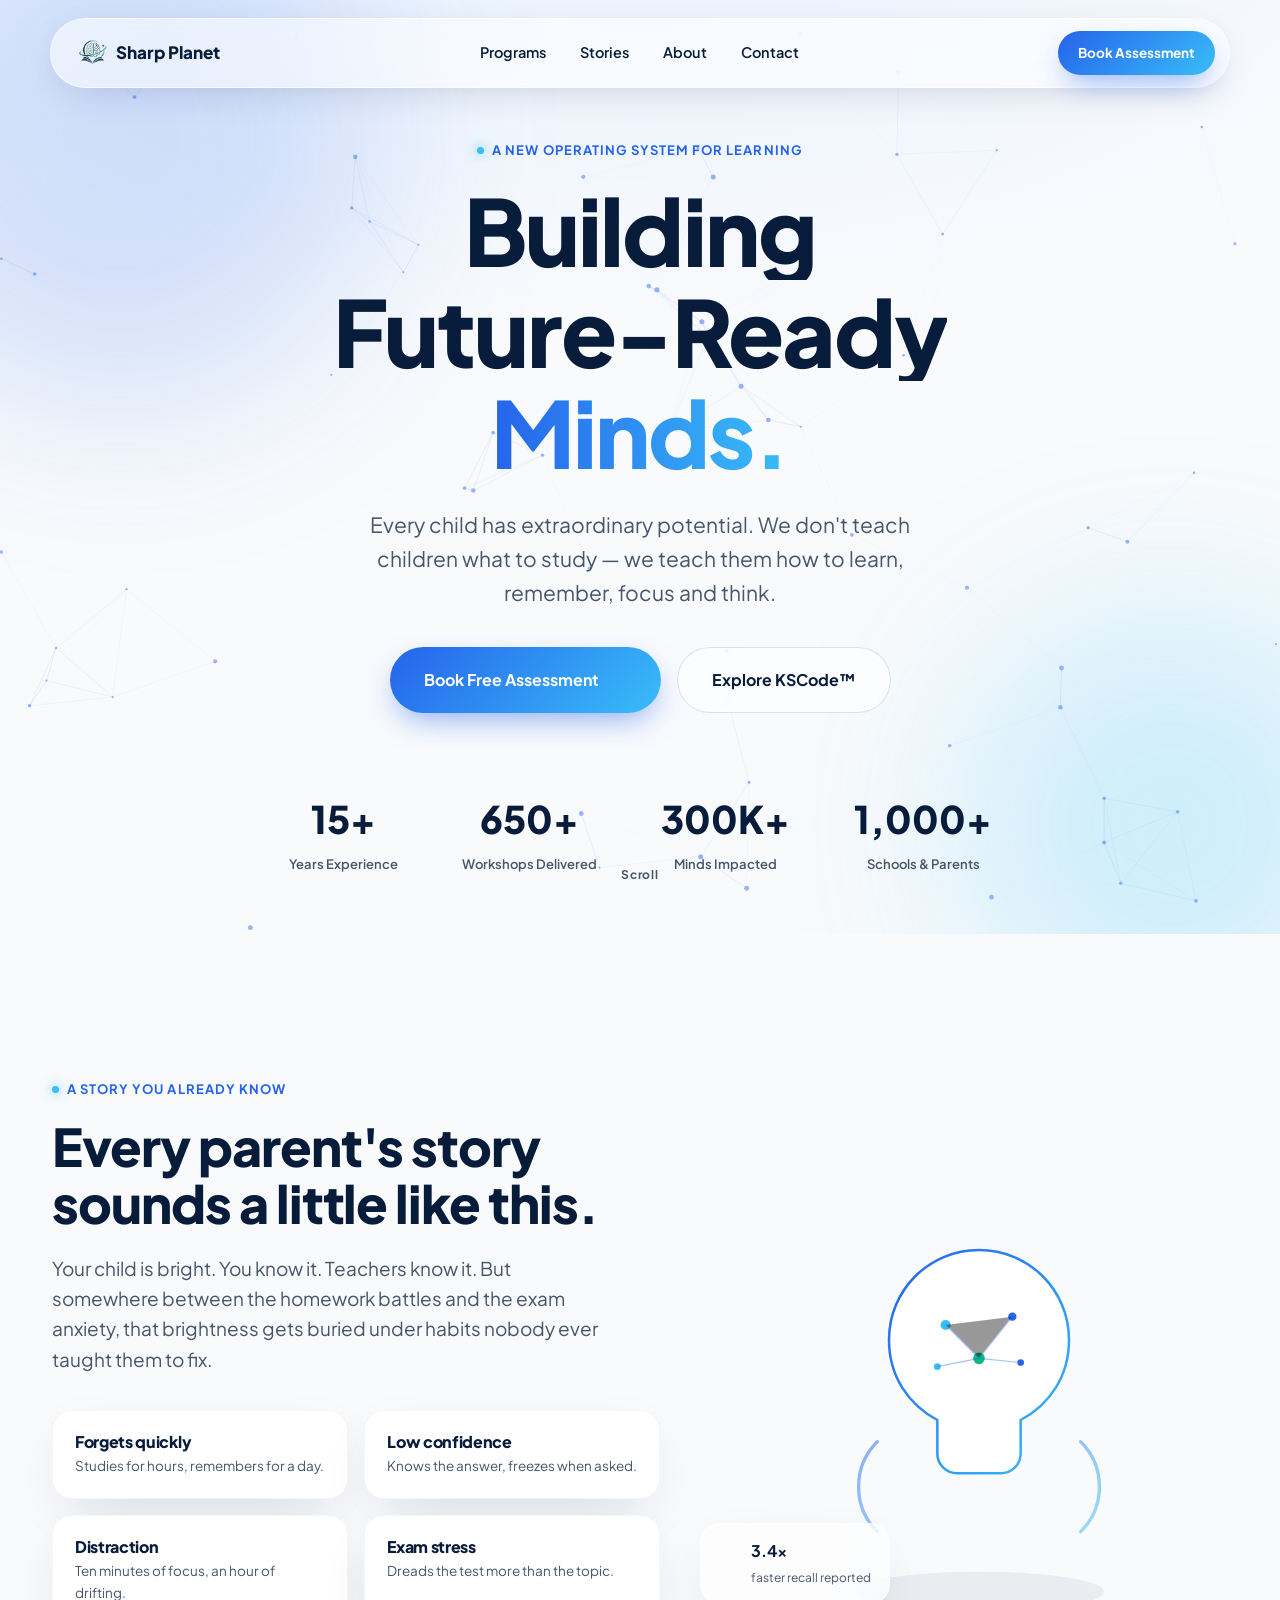
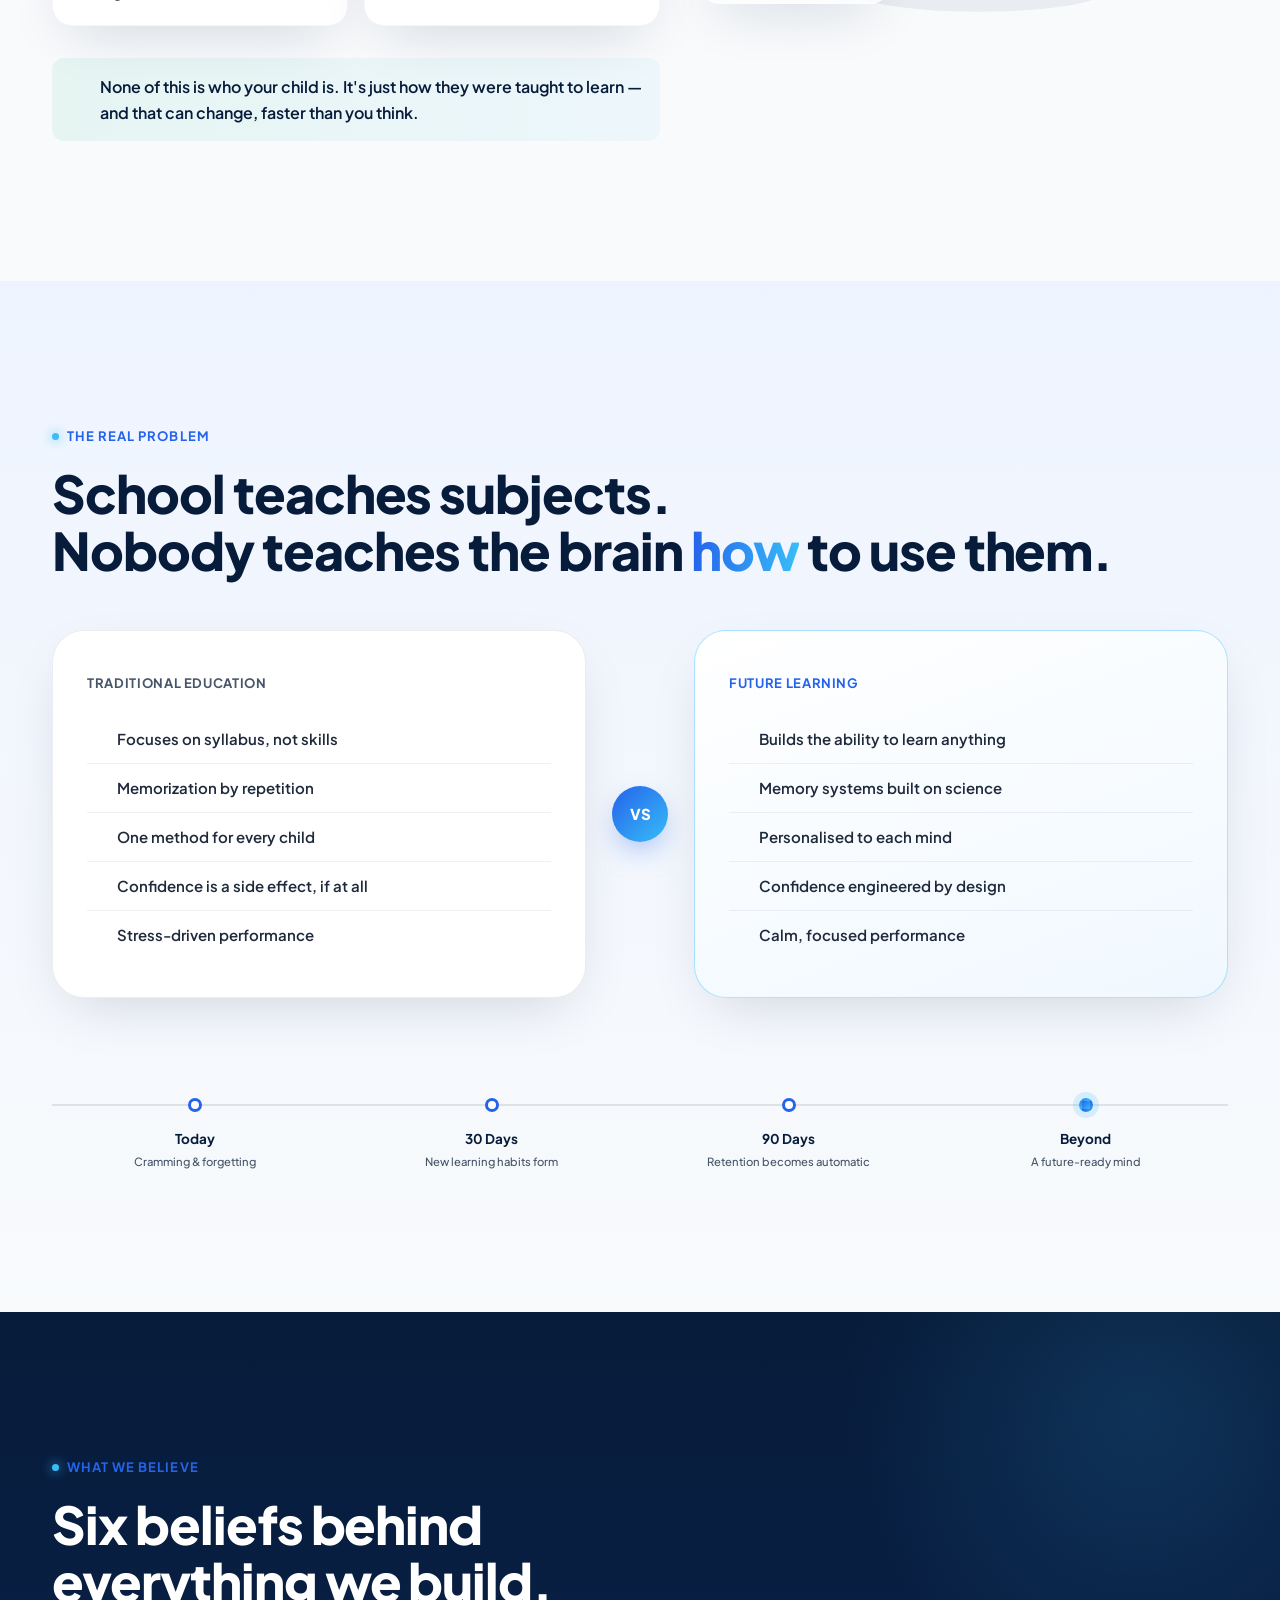
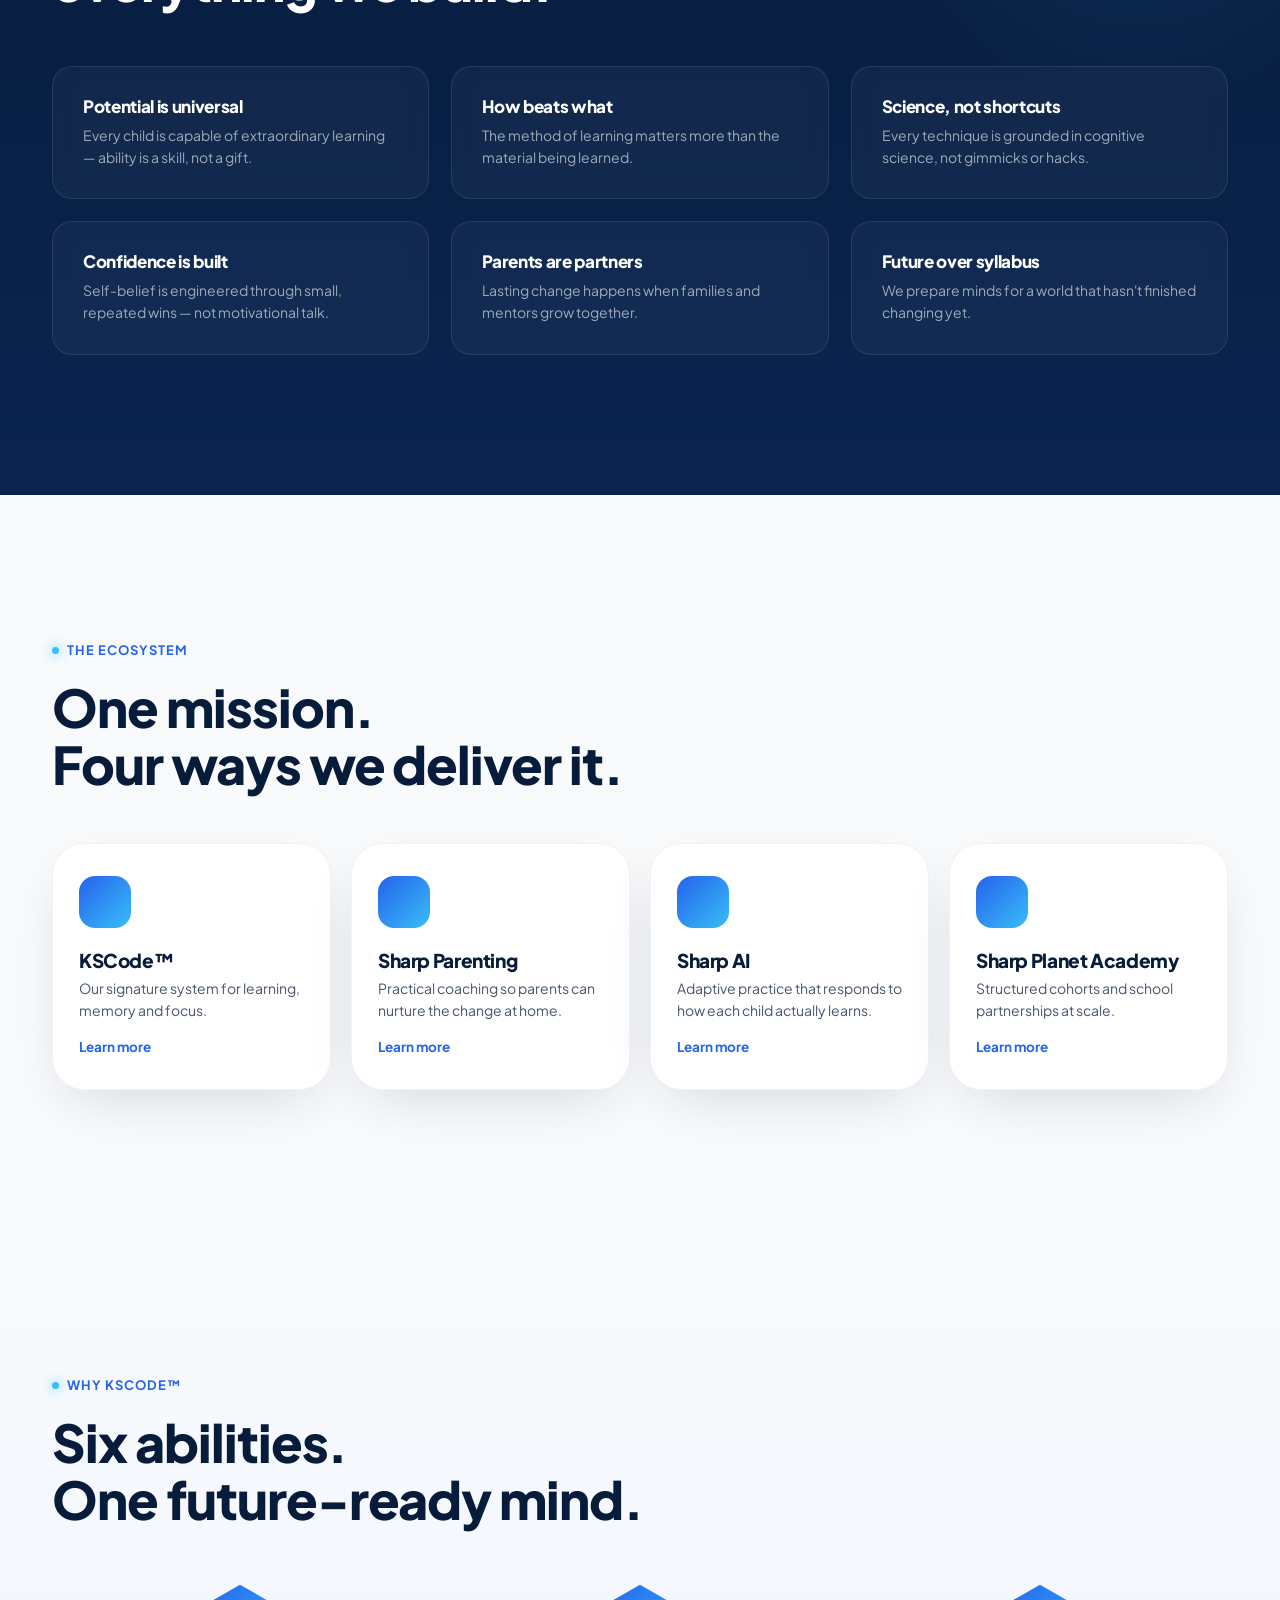
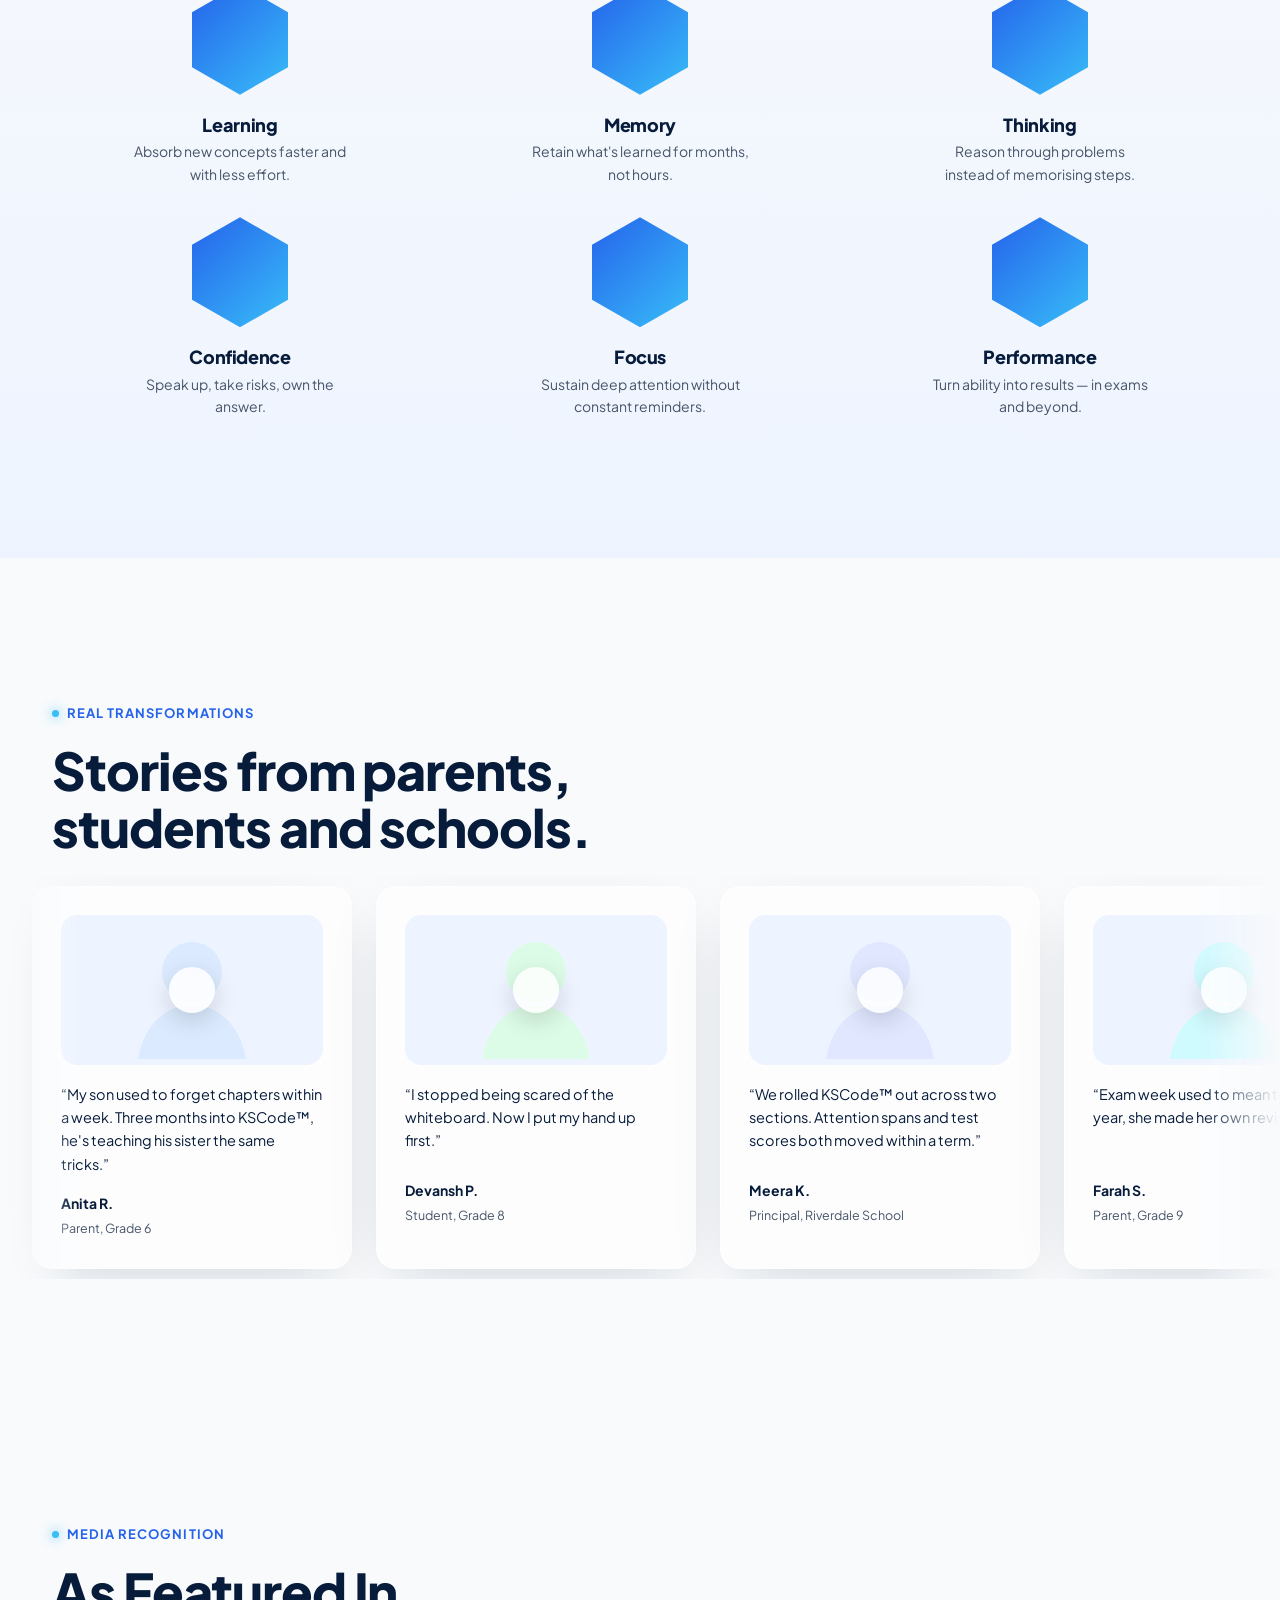
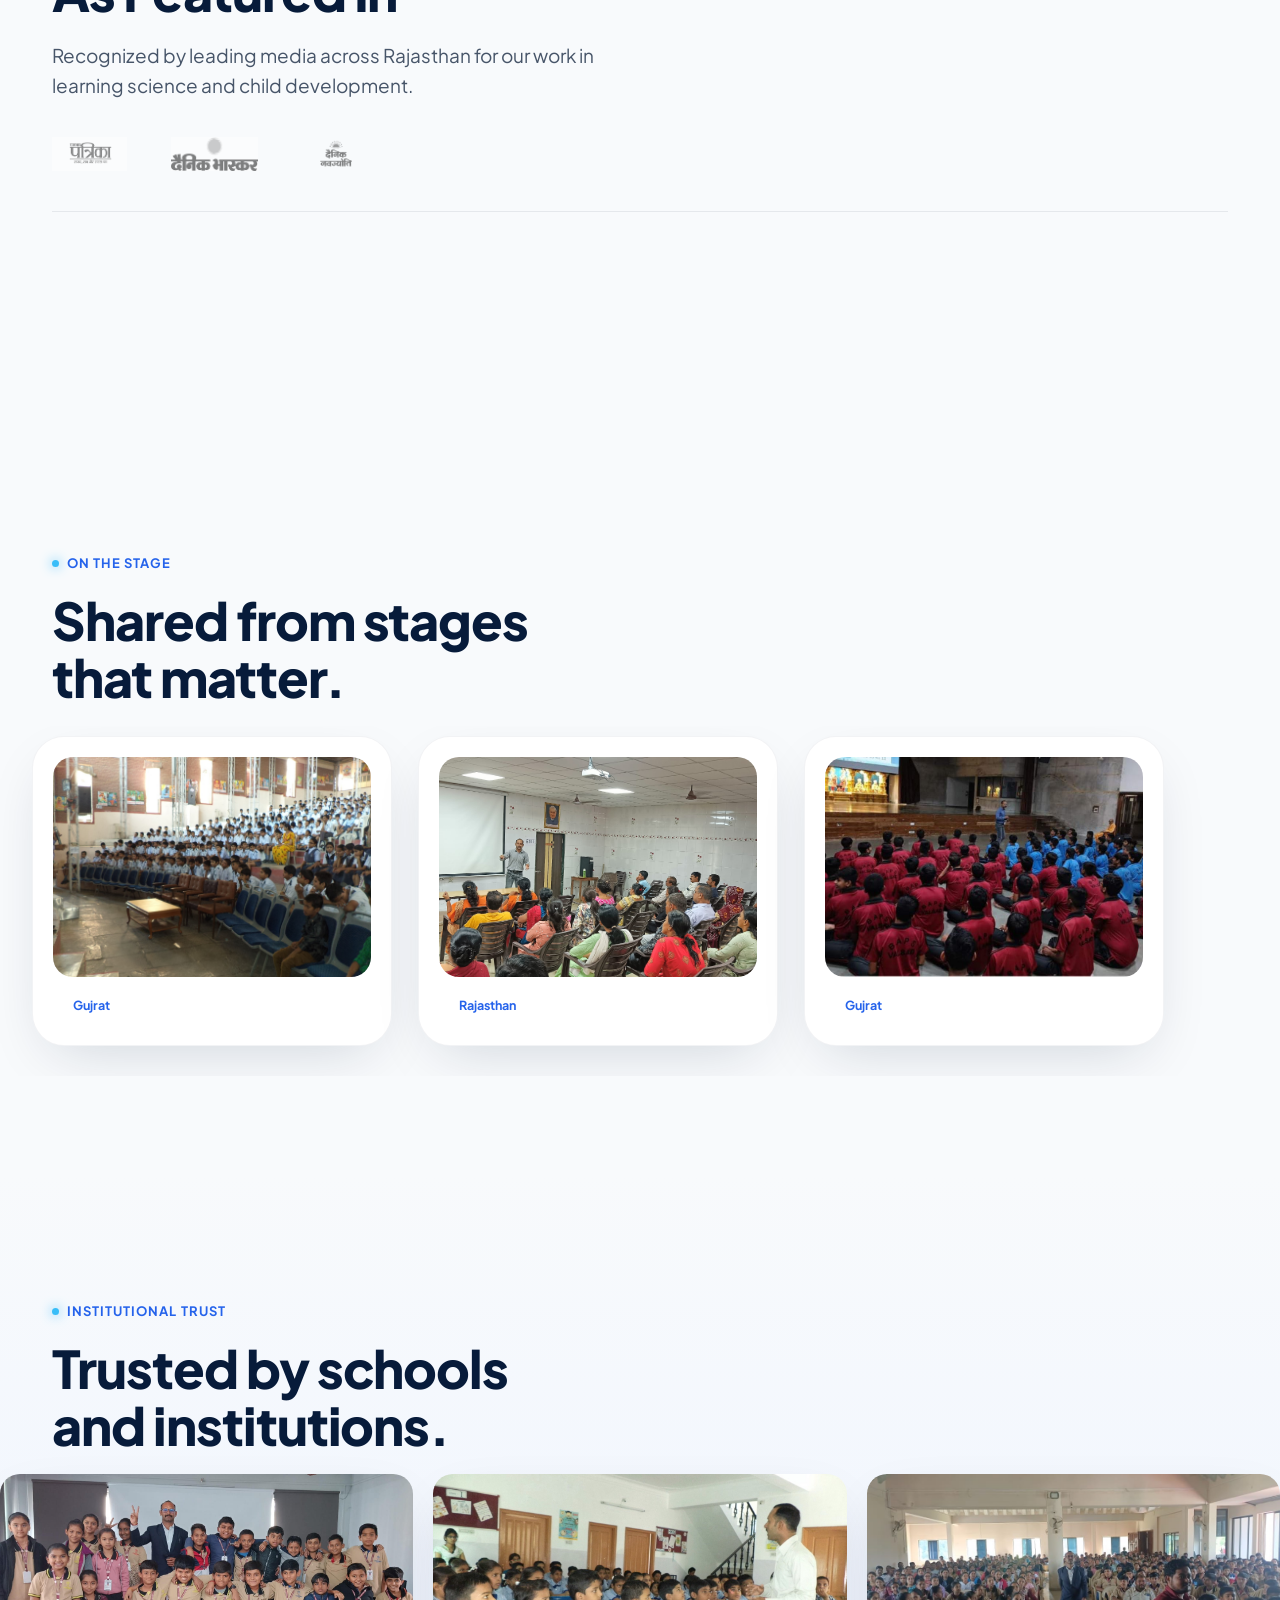
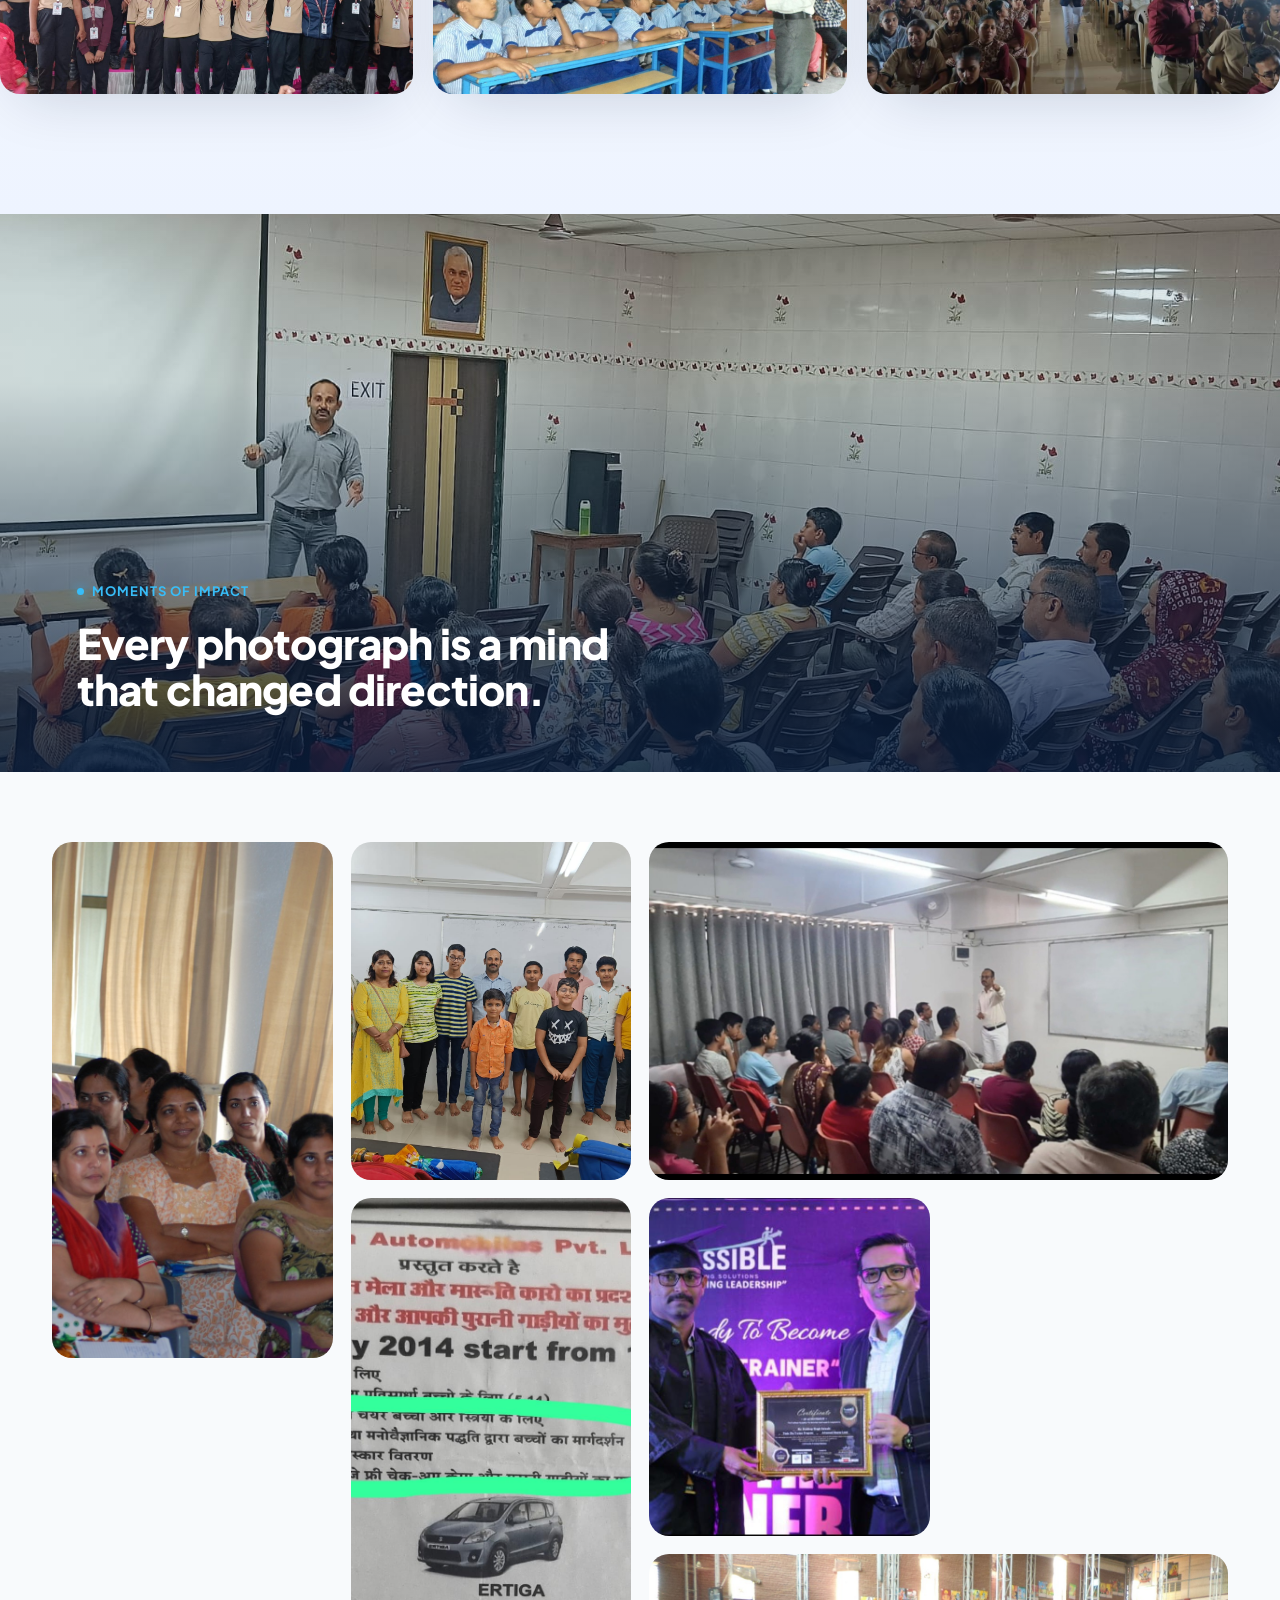
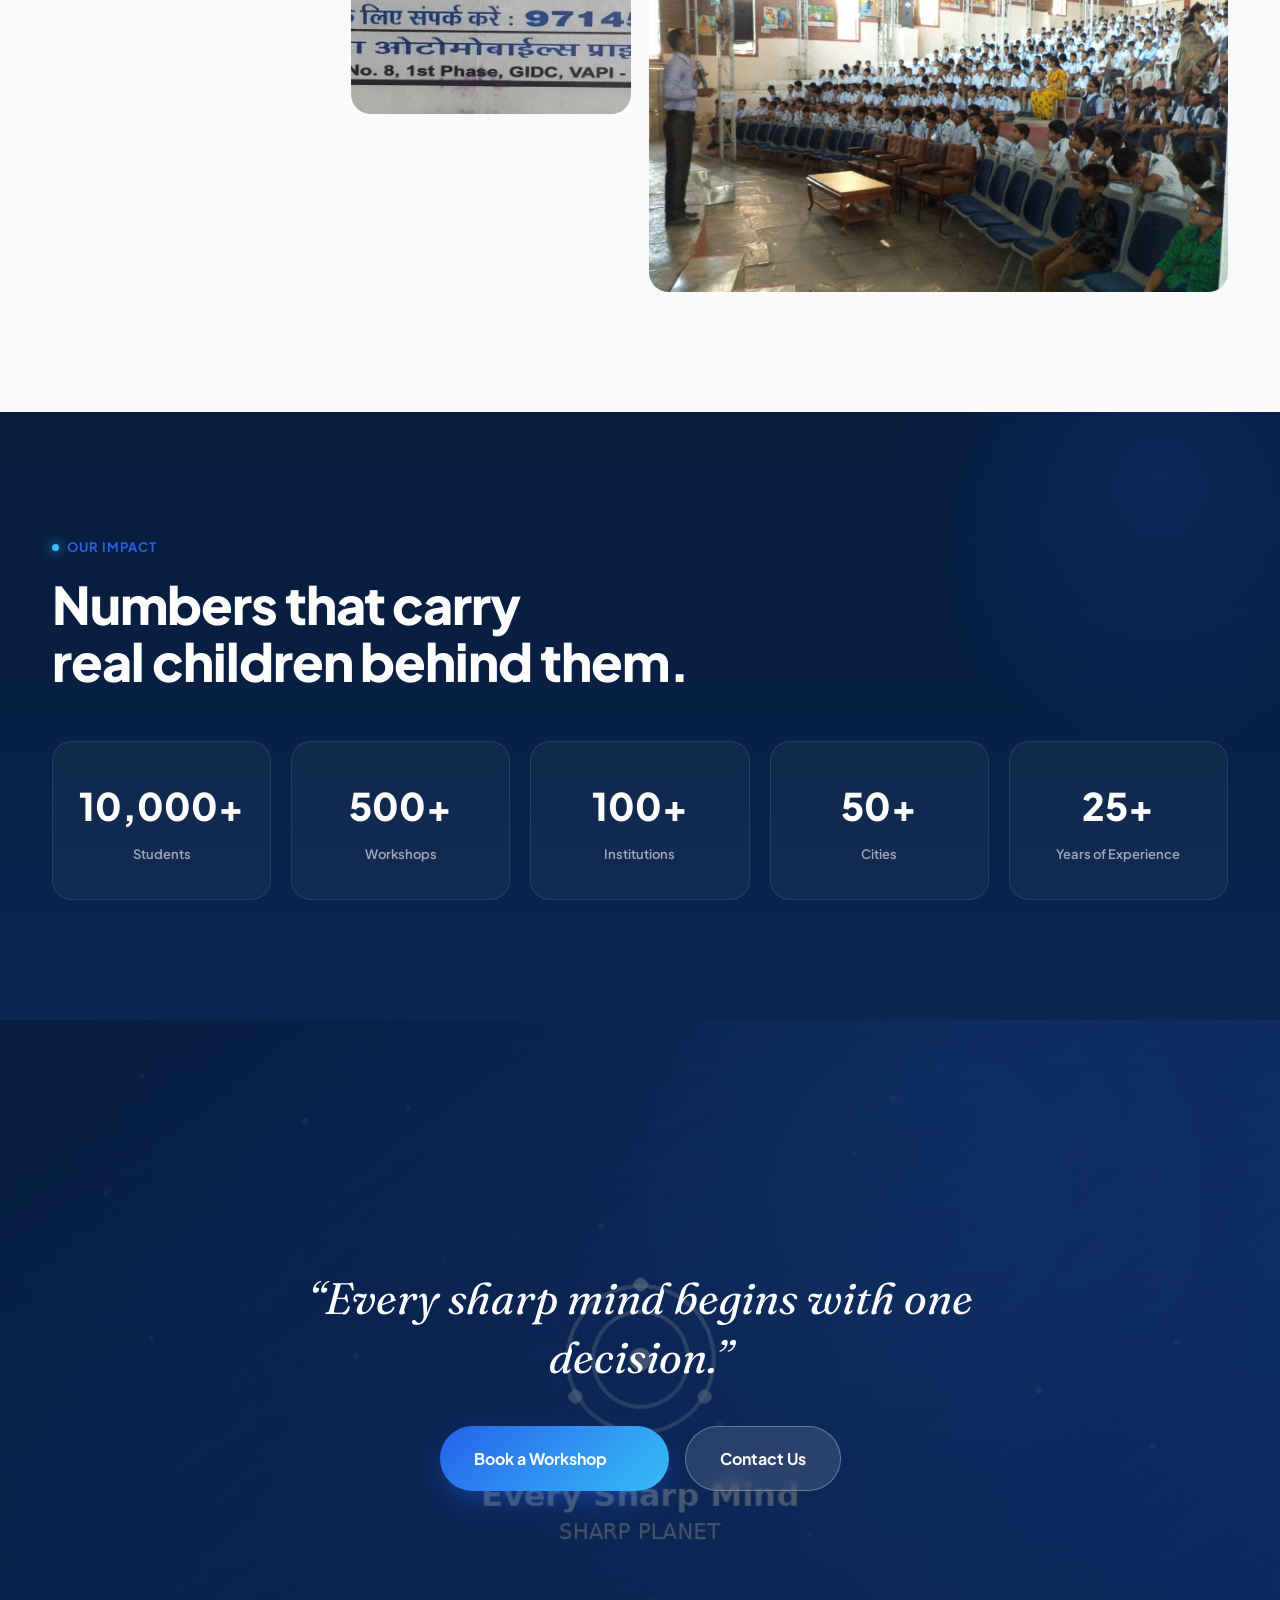
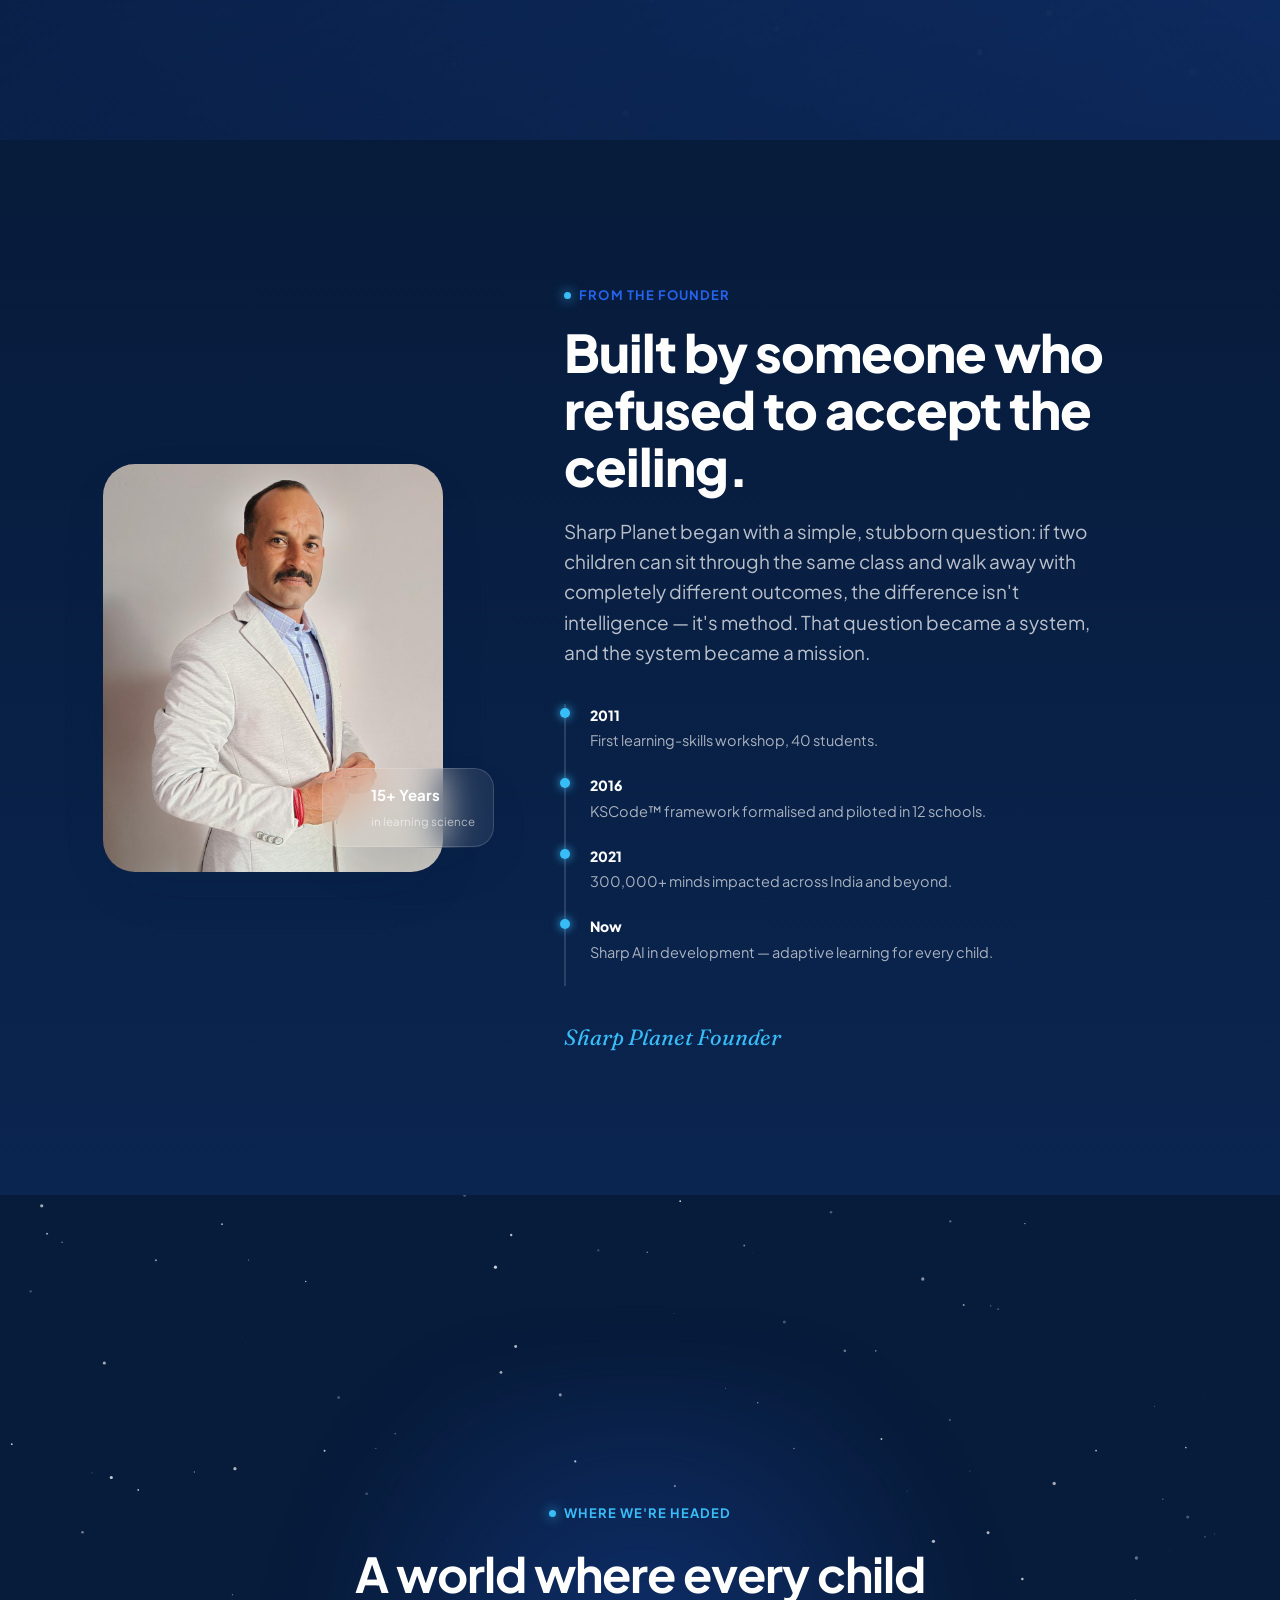
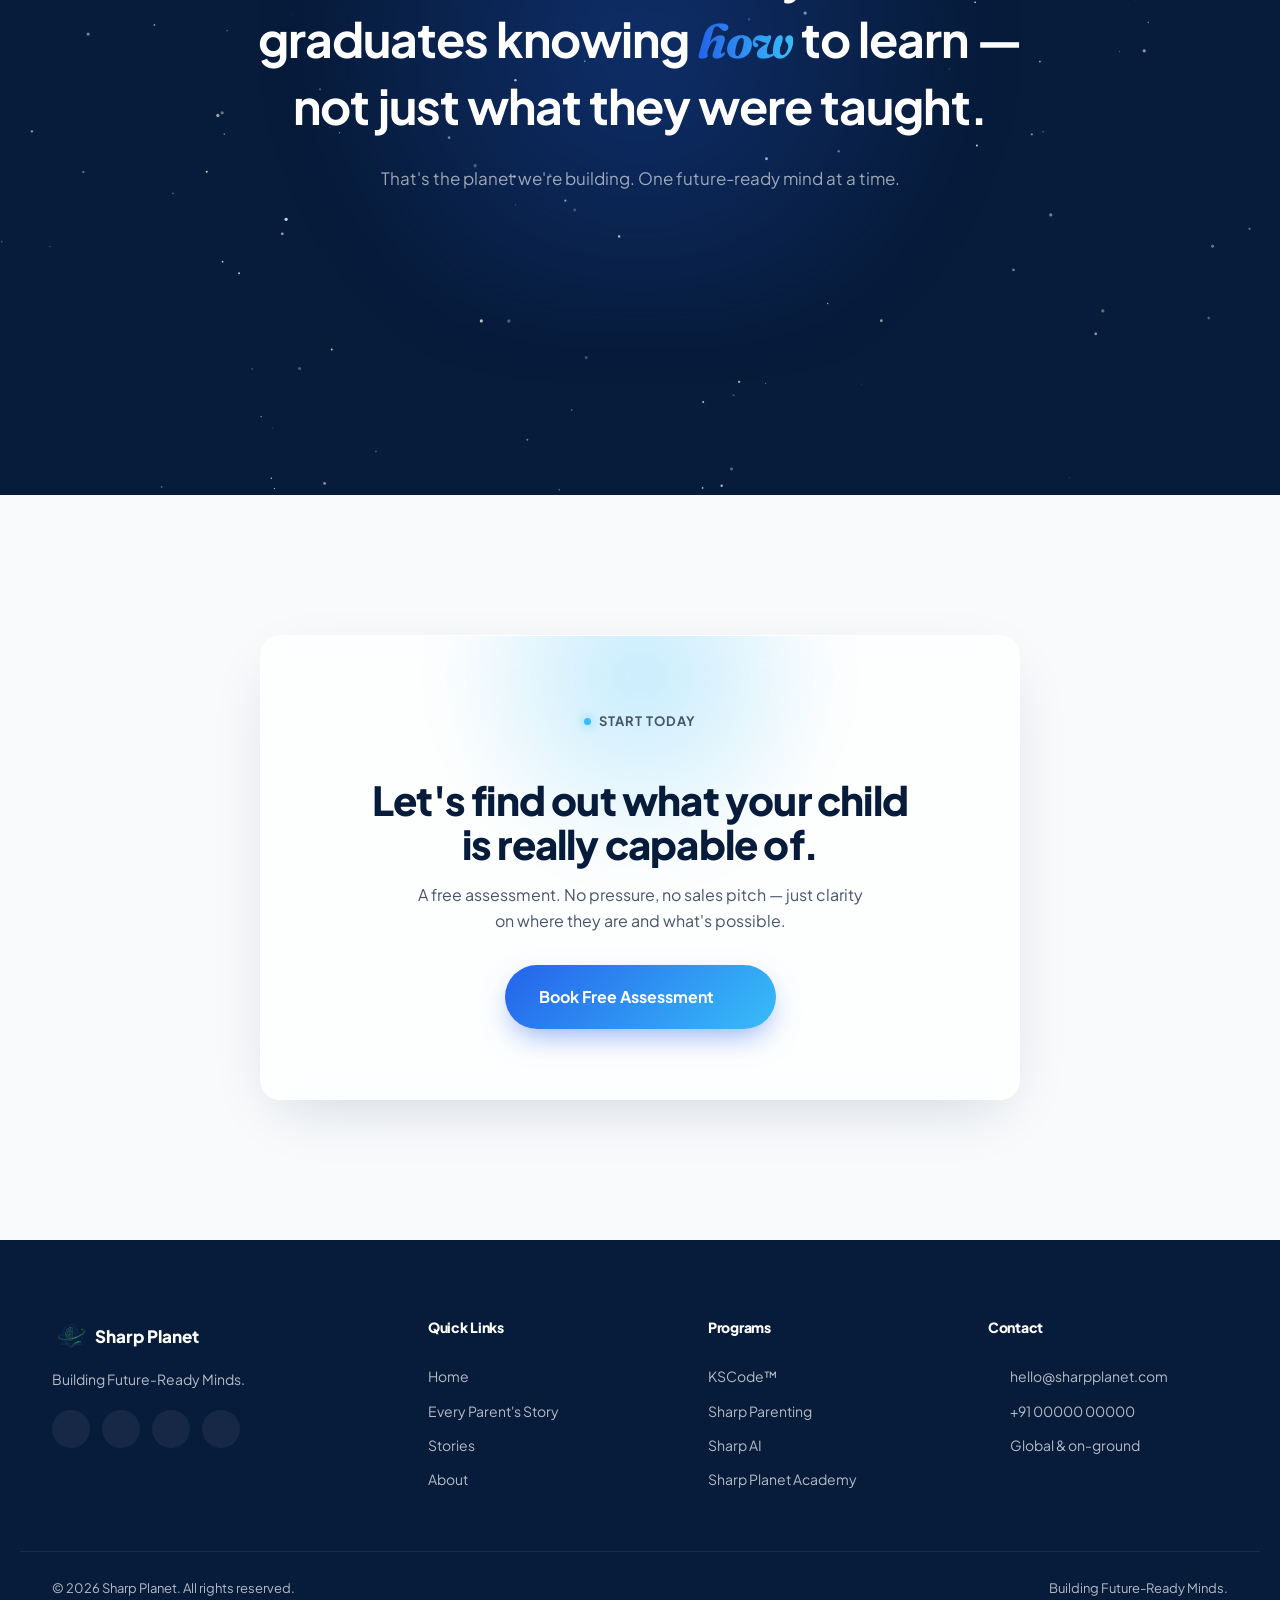
==== index.html @ ce71bff0 "Update index.html" ====
<!DOCTYPE html>
<html lang="en">
<head>
<meta charset="UTF-8">
<meta name="viewport" content="width=device-width, initial-scale=1.0">
<title>Sharp Planet — Building Future-Ready Minds</title>
<meta name="description" content="Sharp Planet helps children upgrade how they learn — memory, focus, thinking speed and confidence — through the scientifically designed KSCode™ system.">

<!-- Fonts -->
<link rel="preconnect" href="https://fonts.googleapis.com">
<link rel="preconnect" href="https://fonts.gstatic.com" crossorigin>
<link href="https://fonts.googleapis.com/css2?family=Plus+Jakarta+Sans:ital,wght@0,400;0,500;0,600;0,700;0,800;1,500&family=Fraunces:ital,opsz,wght@0,9..144,500;1,9..144,500&display=swap" rel="stylesheet">

<!-- Icons -->
<script src="https://unpkg.com/lucide@latest/dist/umd/lucide.js" defer></script>

<!-- Styles -->
<link rel="stylesheet" href="style.css">
</head>
<body>

<!-- =========================================================
     CUSTOM CURSOR / GRAIN OVERLAY
========================================================= -->
<div class="grain-overlay" aria-hidden="true"></div>

<!-- =========================================================
     1. NAVBAR — floating, glass, sticky
========================================================= -->
<header class="navbar" id="navbar">
  <div class="navbar__inner">
    <a href="#hero" class="navbar__logo" aria-label="Sharp Planet home">
      <span class="navbar__logo-mark">
        <img src="assets/images/logo-icon.png" alt="" width="34" height="34">
      </span>
      <span class="navbar__logo-text">Sharp Planet</span>
    </a>

    <nav class="navbar__links" aria-label="Primary">
      <a href="#ecosystem" class="navbar__link">Programs</a>
      <a href="#stories" class="navbar__link">Stories</a>
      <a href="#founder" class="navbar__link">About</a>
      <a href="#final-cta" class="navbar__link">Contact</a>
    </nav>

    <a href="#" class="btn btn--primary btn--small navbar__cta js-book-assessment">
      <span>Book Assessment</span>
    </a>

    <button class="navbar__burger" id="navBurger" aria-label="Open menu" aria-expanded="false">
      <span></span><span></span><span></span>
    </button>
  </div>

  <div class="navbar__mobile" id="navMobile">
    <a href="#ecosystem" class="navbar__mobile-link">Programs</a>
    <a href="#stories" class="navbar__mobile-link">Stories</a>
    <a href="#founder" class="navbar__mobile-link">About</a>
    <a href="#final-cta" class="navbar__mobile-link">Contact</a>
    <a href="#" class="btn btn--primary js-book-assessment">Book Assessment</a>
  </div>
</header>

<main>

<!-- =========================================================
     2. HERO SECTION
========================================================= -->
<section class="hero" id="hero">

  <!-- Signature element: Neural Constellation — an animated synapse
       network that forms and pulses, symbolising a mind building
       new connections. Mouse-reactive, drawn fresh with JS. -->
  <canvas id="constellation" class="hero__constellation" aria-hidden="true"></canvas>

  <div class="hero__glow hero__glow--1" aria-hidden="true"></div>
  <div class="hero__glow hero__glow--2" aria-hidden="true"></div>

  <div class="hero__inner">
    <p class="eyebrow reveal-up">
      <span class="eyebrow__dot"></span> A new operating system for learning
    </p>

    <h1 class="hero__headline">
      <span class="reveal-line"><span class="reveal-line__inner">Building</span></span>
      <span class="reveal-line"><span class="reveal-line__inner">Future-Ready</span></span>
      <span class="reveal-line"><span class="reveal-line__inner"><em>Minds.</em></span></span>
    </h1>

    <p class="hero__sub reveal-up">
      Every child has extraordinary potential. We don't teach children what to study —
      we teach them how to learn, remember, focus and think.
    </p>

    <div class="hero__actions reveal-up">
      <a href="#" class="btn btn--primary btn--large magnetic js-book-assessment">
        <span>Book Free Assessment</span>
        <i data-lucide="arrow-up-right"></i>
      </a>
      <a href="#kscode" class="btn btn--ghost btn--large magnetic">
        <span>Explore KSCode™</span>
      </a>
    </div>

    <div class="hero__stats reveal-up">
      <div class="stat">
        <span class="stat__num" data-count="15" data-suffix="+">0</span>
        <span class="stat__label">Years Experience</span>
      </div>
      <div class="stat">
        <span class="stat__num" data-count="650" data-suffix="+">0</span>
        <span class="stat__label">Workshops Delivered</span>
      </div>
      <div class="stat">
        <span class="stat__num" data-count="300000" data-suffix="+" data-format="compact">0</span>
        <span class="stat__label">Minds Impacted</span>
      </div>
      <div class="stat">
        <span class="stat__num" data-count="1000" data-suffix="+">0</span>
        <span class="stat__label">Schools &amp; Parents</span>
      </div>
    </div>
  </div>

  <button class="hero__scroll" id="scrollIndicator" aria-label="Scroll to explore">
    <span>Scroll</span>
    <i data-lucide="chevron-down"></i>
  </button>
</section>

<!-- =========================================================
     3. EVERY PARENT'S STORY — emotional storytelling
========================================================= -->
<section class="parent-story" id="parent-story">
  <div class="container parent-story__grid">

    <div class="parent-story__copy">
      <p class="eyebrow eyebrow--dark reveal-up"><span class="eyebrow__dot"></span> A story you already know</p>
      <h2 class="section-title reveal-up">Every parent's story<br>sounds a little like this.</h2>
      <p class="section-lead reveal-up">
        Your child is bright. You know it. Teachers know it. But somewhere between
        the homework battles and the exam anxiety, that brightness gets buried
        under habits nobody ever taught them to fix.
      </p>

      <div class="story-cards">
        <div class="story-card reveal-up">
          <i data-lucide="brain-cog"></i>
          <h3>Forgets quickly</h3>
          <p>Studies for hours, remembers for a day.</p>
        </div>
        <div class="story-card reveal-up">
          <i data-lucide="shield-alert"></i>
          <h3>Low confidence</h3>
          <p>Knows the answer, freezes when asked.</p>
        </div>
        <div class="story-card reveal-up">
          <i data-lucide="scan-eye"></i>
          <h3>Distraction</h3>
          <p>Ten minutes of focus, an hour of drifting.</p>
        </div>
        <div class="story-card reveal-up">
          <i data-lucide="heart-crack"></i>
          <h3>Exam stress</h3>
          <p>Dreads the test more than the topic.</p>
        </div>
      </div>

      <p class="parent-story__hope reveal-up">
        <i data-lucide="sparkles"></i>
        None of this is who your child is. It's just how they were taught to learn —
        and that can change, faster than you think.
      </p>
    </div>

    <div class="parent-story__art">
      <!-- hand-drawn vector illustration: a child's mind lighting up -->
      <svg viewBox="0 0 480 560" class="story-illustration" aria-hidden="true">
        <defs>
          <linearGradient id="childGrad" x1="0" y1="0" x2="1" y2="1">
            <stop offset="0" stop-color="#2563EB"/>
            <stop offset="1" stop-color="#38BDF8"/>
          </linearGradient>
        </defs>
        <ellipse cx="240" cy="500" rx="150" ry="24" fill="#071B3A" opacity="0.06"/>
        <path d="M240 90c60 0 108 48 108 108 0 44-24 78-58 96v40c0 14-11 24-24 24h-52c-13 0-24-10-24-24v-40c-34-18-58-52-58-96 0-60 48-108 108-108z" fill="#fff" stroke="url(#childGrad)" stroke-width="3"/>
        <circle class="pulse-node" cx="200" cy="180" r="6" fill="#38BDF8"/>
        <circle class="pulse-node" cx="280" cy="170" r="5" fill="#2563EB"/>
        <circle class="pulse-node" cx="240" cy="220" r="7" fill="#10B981"/>
        <circle class="pulse-node" cx="190" cy="230" r="4" fill="#38BDF8"/>
        <circle class="pulse-node" cx="290" cy="225" r="4" fill="#2563EB"/>
        <path d="M200 180 L240 220 L280 170 M240 220 L190 230 M240 220 L290 225" stroke="#2563EB" stroke-width="1.4" opacity="0.4"/>
        <path d="M118 320c-30 30-30 78 0 108M362 320c30 30 30 78 0 108" stroke="url(#childGrad)" stroke-width="4" stroke-linecap="round" fill="none" opacity="0.5"/>
      </svg>
      <div class="story-art-badge glass-card">
        <i data-lucide="trending-up"></i>
        <div>
          <strong>3.4x</strong>
          <span>faster recall reported</span>
        </div>
      </div>
    </div>

  </div>
</section>

<!-- =========================================================
     4. THE PROBLEM — Traditional vs Future comparison
========================================================= -->
<section class="problem" id="problem">
  <div class="container">
    <p class="eyebrow eyebrow--dark reveal-up"><span class="eyebrow__dot"></span> The real problem</p>
    <h2 class="section-title reveal-up">School teaches subjects.<br>Nobody teaches the brain <em>how</em> to use them.</h2>

    <div class="compare" id="compareBlock">
      <div class="compare__col compare__col--traditional reveal-up">
        <span class="compare__tag">Traditional Education</span>
        <ul class="compare__list">
          <li><i data-lucide="x"></i> Focuses on syllabus, not skills</li>
          <li><i data-lucide="x"></i> Memorization by repetition</li>
          <li><i data-lucide="x"></i> One method for every child</li>
          <li><i data-lucide="x"></i> Confidence is a side effect, if at all</li>
          <li><i data-lucide="x"></i> Stress-driven performance</li>
        </ul>
      </div>

      <div class="compare__vs">
        <span>VS</span>
      </div>

      <div class="compare__col compare__col--future reveal-up">
        <span class="compare__tag compare__tag--accent">Future Learning</span>
        <ul class="compare__list">
          <li><i data-lucide="check"></i> Builds the ability to learn anything</li>
          <li><i data-lucide="check"></i> Memory systems built on science</li>
          <li><i data-lucide="check"></i> Personalised to each mind</li>
          <li><i data-lucide="check"></i> Confidence engineered by design</li>
          <li><i data-lucide="check"></i> Calm, focused performance</li>
        </ul>
      </div>
    </div>

    <!-- timeline -->
    <div class="timeline reveal-up">
      <div class="timeline__track"></div>
      <div class="timeline__point">
        <span class="timeline__dot"></span>
        <span class="timeline__label">Today<br><small>Cramming &amp; forgetting</small></span>
      </div>
      <div class="timeline__point">
        <span class="timeline__dot"></span>
        <span class="timeline__label">30 Days<br><small>New learning habits form</small></span>
      </div>
      <div class="timeline__point">
        <span class="timeline__dot"></span>
        <span class="timeline__label">90 Days<br><small>Retention becomes automatic</small></span>
      </div>
      <div class="timeline__point timeline__point--final">
        <span class="timeline__dot"></span>
        <span class="timeline__label">Beyond<br><small>A future-ready mind</small></span>
      </div>
    </div>
  </div>
</section>

<!-- =========================================================
     5. OUR PHILOSOPHY — six floating belief cards
========================================================= -->
<section class="philosophy" id="philosophy">
  <div class="container">
    <p class="eyebrow reveal-up"><span class="eyebrow__dot"></span> What we believe</p>
    <h2 class="section-title section-title--light reveal-up">Six beliefs behind<br>everything we build.</h2>

    <div class="belief-grid">
      <div class="belief-card reveal-up">
        <i data-lucide="sprout"></i>
        <h3>Potential is universal</h3>
        <p>Every child is capable of extraordinary learning — ability is a skill, not a gift.</p>
      </div>
      <div class="belief-card reveal-up">
        <i data-lucide="compass"></i>
        <h3>How beats what</h3>
        <p>The method of learning matters more than the material being learned.</p>
      </div>
      <div class="belief-card reveal-up">
        <i data-lucide="flask-conical"></i>
        <h3>Science, not shortcuts</h3>
        <p>Every technique is grounded in cognitive science, not gimmicks or hacks.</p>
      </div>
      <div class="belief-card reveal-up">
        <i data-lucide="smile"></i>
        <h3>Confidence is built</h3>
        <p>Self-belief is engineered through small, repeated wins — not motivational talk.</p>
      </div>
      <div class="belief-card reveal-up">
        <i data-lucide="users-round"></i>
        <h3>Parents are partners</h3>
        <p>Lasting change happens when families and mentors grow together.</p>
      </div>
      <div class="belief-card reveal-up">
        <i data-lucide="rocket"></i>
        <h3>Future over syllabus</h3>
        <p>We prepare minds for a world that hasn't finished changing yet.</p>
      </div>
    </div>
  </div>
</section>

<!-- =========================================================
     6. SHARP PLANET ECOSYSTEM
========================================================= -->
<section class="ecosystem" id="ecosystem">
  <div class="container">
    <p class="eyebrow eyebrow--dark reveal-up"><span class="eyebrow__dot"></span> The ecosystem</p>
    <h2 class="section-title reveal-up">One mission.<br>Four ways we deliver it.</h2>

    <div class="ecosystem-grid">
      <button class="ecosystem-card reveal-up" data-modal="kscode">
        <span class="ecosystem-card__icon"><i data-lucide="brain-circuit"></i></span>
        <h3>KSCode™</h3>
        <p>Our signature system for learning, memory and focus.</p>
        <span class="ecosystem-card__more">Learn more <i data-lucide="arrow-right"></i></span>
      </button>
      <button class="ecosystem-card reveal-up" data-modal="parenting">
        <span class="ecosystem-card__icon"><i data-lucide="heart-handshake"></i></span>
        <h3>Sharp Parenting</h3>
        <p>Practical coaching so parents can nurture the change at home.</p>
        <span class="ecosystem-card__more">Learn more <i data-lucide="arrow-right"></i></span>
      </button>
      <button class="ecosystem-card reveal-up" data-modal="ai">
        <span class="ecosystem-card__icon"><i data-lucide="sparkles"></i></span>
        <h3>Sharp AI</h3>
        <p>Adaptive practice that responds to how each child actually learns.</p>
        <span class="ecosystem-card__more">Learn more <i data-lucide="arrow-right"></i></span>
      </button>
      <button class="ecosystem-card reveal-up" data-modal="academy">
        <span class="ecosystem-card__icon"><i data-lucide="graduation-cap"></i></span>
        <h3>Sharp Planet Academy</h3>
        <p>Structured cohorts and school partnerships at scale.</p>
        <span class="ecosystem-card__more">Learn more <i data-lucide="arrow-right"></i></span>
      </button>
    </div>
  </div>
</section>

<!-- Ecosystem modals -->
<div class="modal-overlay" id="modalOverlay">
  <div class="modal" id="modal-kscode">
    <button class="modal__close" data-close><i data-lucide="x"></i></button>
    <span class="modal__icon"><i data-lucide="brain-circuit"></i></span>
    <h3>KSCode™</h3>
    <p>A step-by-step framework that trains six core learning abilities —
    Learning, Memory, Thinking, Confidence, Focus and Performance — through
    weekly practice, games and coached feedback.</p>
    <a href="#final-cta" class="btn btn--primary">Book Free Assessment</a>
  </div>
  <div class="modal" id="modal-parenting">
    <button class="modal__close" data-close><i data-lucide="x"></i></button>
    <span class="modal__icon"><i data-lucide="heart-handshake"></i></span>
    <h3>Sharp Parenting</h3>
    <p>Workshops and one-on-one coaching that give parents the language and
    tools to reinforce KSCode™ habits at home, without pressure or conflict.</p>
    <a href="#final-cta" class="btn btn--primary">Book Free Assessment</a>
  </div>
  <div class="modal" id="modal-ai">
    <button class="modal__close" data-close><i data-lucide="x"></i></button>
    <span class="modal__icon"><i data-lucide="sparkles"></i></span>
    <h3>Sharp AI</h3>
    <p>An adaptive practice companion that studies how a child learns best
    and adjusts difficulty, pacing and format in real time.</p>
    <a href="#final-cta" class="btn btn--primary">Book Free Assessment</a>
  </div>
  <div class="modal" id="modal-academy">
    <button class="modal__close" data-close><i data-lucide="x"></i></button>
    <span class="modal__icon"><i data-lucide="graduation-cap"></i></span>
    <h3>Sharp Planet Academy</h3>
    <p>Cohort-based programs and school partnerships that bring the full
    KSCode™ curriculum into classrooms at scale.</p>
    <a href="#final-cta" class="btn btn--primary">Book Free Assessment</a>
  </div>
</div>

<!-- =========================================================
     7. WHY KSCODE™ — six pillars, hexagon layout
========================================================= -->
<section class="pillars" id="kscode">
  <div class="container">
    <p class="eyebrow reveal-up"><span class="eyebrow__dot"></span> Why KSCode™</p>
    <h2 class="section-title reveal-up">Six abilities.<br>One future-ready mind.</h2>

    <div class="hex-grid">
      <div class="hex-item reveal-up">
        <div class="hex"><i data-lucide="book-open-check"></i></div>
        <h3>Learning</h3>
        <p>Absorb new concepts faster and with less effort.</p>
      </div>
      <div class="hex-item reveal-up">
        <div class="hex"><i data-lucide="database"></i></div>
        <h3>Memory</h3>
        <p>Retain what's learned for months, not hours.</p>
      </div>
      <div class="hex-item reveal-up">
        <div class="hex"><i data-lucide="lightbulb"></i></div>
        <h3>Thinking</h3>
        <p>Reason through problems instead of memorising steps.</p>
      </div>
      <div class="hex-item reveal-up">
        <div class="hex"><i data-lucide="badge-check"></i></div>
        <h3>Confidence</h3>
        <p>Speak up, take risks, own the answer.</p>
      </div>
      <div class="hex-item reveal-up">
        <div class="hex"><i data-lucide="crosshair"></i></div>
        <h3>Focus</h3>
        <p>Sustain deep attention without constant reminders.</p>
      </div>
      <div class="hex-item reveal-up">
        <div class="hex"><i data-lucide="trophy"></i></div>
        <h3>Performance</h3>
        <p>Turn ability into results — in exams and beyond.</p>
      </div>
    </div>
  </div>
</section>

<!-- =========================================================
     8. TRANSFORMATION STORIES — testimonial carousel
========================================================= -->
<section class="stories" id="stories">
  <div class="container">
    <p class="eyebrow eyebrow--dark reveal-up"><span class="eyebrow__dot"></span> Real transformations</p>
    <h2 class="section-title reveal-up">Stories from parents,<br>students and schools.</h2>
  </div>

  <div class="stories-track-wrap">
    <div class="stories-track" id="storiesTrack">

      <article class="story-testimonial glass-card">
        <div class="story-testimonial__media">
          <svg viewBox="0 0 100 100" aria-hidden="true"><circle cx="50" cy="38" r="20" fill="#DBEAFE"/><path d="M14 96c4-24 20-36 36-36s32 12 36 36" fill="#DBEAFE"/></svg>
          <span class="play-btn"><i data-lucide="play"></i></span>
        </div>
        <p>“My son used to forget chapters within a week. Three months into KSCode™, he's teaching his sister the same tricks.”</p>
        <strong>Anita R.</strong><span>Parent, Grade 6</span>
      </article>

      <article class="story-testimonial glass-card">
        <div class="story-testimonial__media">
          <svg viewBox="0 0 100 100" aria-hidden="true"><circle cx="50" cy="38" r="20" fill="#DCFCE7"/><path d="M14 96c4-24 20-36 36-36s32 12 36 36" fill="#DCFCE7"/></svg>
          <span class="play-btn"><i data-lucide="play"></i></span>
        </div>
        <p>“I stopped being scared of the whiteboard. Now I put my hand up first.”</p>
        <strong>Devansh P.</strong><span>Student, Grade 8</span>
      </article>

      <article class="story-testimonial glass-card">
        <div class="story-testimonial__media">
          <svg viewBox="0 0 100 100" aria-hidden="true"><circle cx="50" cy="38" r="20" fill="#E0E7FF"/><path d="M14 96c4-24 20-36 36-36s32 12 36 36" fill="#E0E7FF"/></svg>
          <span class="play-btn"><i data-lucide="play"></i></span>
        </div>
        <p>“We rolled KSCode™ out across two sections. Attention spans and test scores both moved within a term.”</p>
        <strong>Meera K.</strong><span>Principal, Riverdale School</span>
      </article>

      <article class="story-testimonial glass-card">
        <div class="story-testimonial__media">
          <svg viewBox="0 0 100 100" aria-hidden="true"><circle cx="50" cy="38" r="20" fill="#CFFAFE"/><path d="M14 96c4-24 20-36 36-36s32 12 36 36" fill="#CFFAFE"/></svg>
          <span class="play-btn"><i data-lucide="play"></i></span>
        </div>
        <p>“Exam week used to mean tears. This year, she made her own revision plan.”</p>
        <strong>Farah S.</strong><span>Parent, Grade 9</span>
      </article>

      <!-- duplicate set for seamless loop -->
      <article class="story-testimonial glass-card" aria-hidden="true">
        <div class="story-testimonial__media">
          <svg viewBox="0 0 100 100" aria-hidden="true"><circle cx="50" cy="38" r="20" fill="#DBEAFE"/><path d="M14 96c4-24 20-36 36-36s32 12 36 36" fill="#DBEAFE"/></svg>
          <span class="play-btn"><i data-lucide="play"></i></span>
        </div>
        <p>“My son used to forget chapters within a week. Three months into KSCode™, he's teaching his sister the same tricks.”</p>
        <strong>Anita R.</strong><span>Parent, Grade 6</span>
      </article>
      <article class="story-testimonial glass-card" aria-hidden="true">
        <div class="story-testimonial__media">
          <svg viewBox="0 0 100 100" aria-hidden="true"><circle cx="50" cy="38" r="20" fill="#DCFCE7"/><path d="M14 96c4-24 20-36 36-36s32 12 36 36" fill="#DCFCE7"/></svg>
          <span class="play-btn"><i data-lucide="play"></i></span>
        </div>
        <p>“I stopped being scared of the whiteboard. Now I put my hand up first.”</p>
        <strong>Devansh P.</strong><span>Student, Grade 8</span>
      </article>

    </div>
  </div>
</section>

<!-- =========================================================
     NEW SECTION 1 — FEATURED IN (media credibility)
========================================================= -->
<section class="press" id="press">
  <div class="container">
    <p class="eyebrow eyebrow--dark reveal-up"><span class="eyebrow__dot"></span> Media Recognition</p>
    <h2 class="section-title reveal-up">As Featured In</h2>
    <p class="section-lead reveal-up">Recognized by leading media across Rajasthan for our work in learning science and child development.</p>

    <div class="press__logos reveal-up">
      <img src="assets/images/placeholders/logo-patrika.png" alt="Patrika" loading="lazy">
      <img src="assets/images/placeholders/logo-bhaskar.png" alt="Dainik Bhaskar" loading="lazy">
      <img src="assets/images/placeholders/logo-navjyoti.png" alt="Navjyoti" loading="lazy">
    </div>

    <!-- <div class="press__grid">
      <button class="press-card press-card--large reveal-up" data-lightbox-group="press" data-lightbox-src="assets/images/placeholders/media1.jpg" data-caption="Rajasthan Patrika — Sharp Planet trains 10,000 young minds">
        <img src="assets/images/placeholders/media1.jpg" alt="Rajasthan Patrika coverage" loading="lazy">
        <div class="press-card__overlay">
          <span class="press-card__pub">Rajasthan Patrika</span>
          <h3>Sharp Planet trains 10,000 young minds across the state</h3>
          <span class="press-card__date">March 2024</span>
          <span class="press-card__arrow"><i data-lucide="arrow-up-right"></i></span>
        </div>
      </button>

      <button class="press-card reveal-up" data-lightbox-group="press" data-lightbox-src="assets/images/placeholders/media2.jpg" data-caption="Dainik Bhaskar — A new way to learn, remember and think">
        <img src="assets/images/placeholders/media2.jpg" alt="Dainik Bhaskar coverage" loading="lazy">
        <div class="press-card__overlay">
          <span class="press-card__pub">Dainik Bhaskar</span>
          <h3>A new way to learn, remember and think</h3>
          <span class="press-card__date">August 2023</span>
          <span class="press-card__arrow"><i data-lucide="arrow-up-right"></i></span>
        </div>
      </button>

      <button class="press-card reveal-up" data-lightbox-group="press" data-lightbox-src="assets/images/placeholders/media3.jpg" data-caption="Navjyoti — Building future-ready minds, one workshop at a time">
        <img src="assets/images/placeholders/media3.jpg" alt="Navjyoti coverage" loading="lazy">
        <div class="press-card__overlay">
          <span class="press-card__pub">Navjyoti</span>
          <h3>Building future-ready minds, one workshop at a time</h3>
          <span class="press-card__date">January 2023</span>
          <span class="press-card__arrow"><i data-lucide="arrow-up-right"></i></span>
        </div>
      </button>
    </div>
  </div> -->
</section>

<!-- =========================================================
     NEW SECTION 2 — RECOGNITION & AWARDS (dark, prestigious)
========================================================= -->
<!-- <section class="awards" id="awards">
  <div class="container">
    <p class="eyebrow reveal-up"><span class="eyebrow__dot"></span> Recognition &amp; Awards</p>
    <h2 class="section-title section-title--light reveal-up">Milestones worth<br>standing still for.</h2>

    <div class="awards-list">
      <div class="awards-item reveal-up">
        <div class="awards-item__media">
          <img src="assets/images/placeholders/award1.jpg" alt="Excellence in Education Award" loading="lazy">
        </div>
        <div class="awards-item__body">
          <span class="awards-item__year">2023</span>
          <h3>Excellence in Education Award</h3>
          <p>Recognised by the state education forum for pioneering learning-skills training in schools across Rajasthan.</p>
        </div>
      </div>

      <div class="awards-item reveal-up">
        <div class="awards-item__media">
          <img src="assets/images/placeholders/award2.jpg" alt="Young Achievers Honour" loading="lazy">
        </div>
        <div class="awards-item__body">
          <span class="awards-item__year">2021</span>
          <h3>Young Achievers Honour</h3>
          <p>Felicitated for impacting over 100,000 students through structured memory and focus programs.</p>
        </div>
      </div>

      <div class="awards-item reveal-up">
        <div class="awards-item__media">
          <img src="assets/images/placeholders/award3.jpg" alt="Community Impact Recognition" loading="lazy">
        </div>
        <div class="awards-item__body">
          <span class="awards-item__year">2018</span>
          <h3>Community Impact Recognition</h3>
          <p>Awarded for sustained contribution to child development across underserved schools and communities.</p>
        </div>
      </div>
    </div>
  </div>
</section> -->

<!-- =========================================================
     NEW SECTION 3 — ON THE STAGE (speaking experience)
========================================================= -->
<section class="stage" id="stage">
  <div class="container">
    <p class="eyebrow eyebrow--dark reveal-up"><span class="eyebrow__dot"></span> On The Stage</p>
    <h2 class="section-title reveal-up">Shared from stages<br>that matter.</h2>
  </div>

  <div class="stage-track-wrap">
    <div class="stage-track">
      <div class="stage-card reveal-up">
        <div class="stage-card__media"><img src="assets/images/placeholders/event 1.jpeg" alt="Keynote at education summit" loading="lazy"></div>
        <span class="stage-card__loc"><i data-lucide="map-pin"></i>Gujrat</span>
        <!-- <h3>Rajasthan Education Summit</h3>
        <p>Keynote on redesigning how schools teach children to learn, not just what to learn.</p> -->
      </div>
      <div class="stage-card reveal-up">
        <div class="stage-card__media"><img src="assets/images/placeholders/event 2.jpeg" alt="Workshop at school auditorium" loading="lazy"></div>
        <span class="stage-card__loc"><i data-lucide="map-pin"></i>Rajasthan</span>
        <!-- <h3>St. Xavier's Principals' Meet</h3>
        <p>A working session with 40 school principals on embedding learning-skills into daily timetables.</p> -->
      </div>
      <div class="stage-card reveal-up">
        <div class="stage-card__media"><img src="assets/images/placeholders/event 3.jpeg" alt="Parent seminar on stage" loading="lazy"></div>
        <span class="stage-card__loc"><i data-lucide="map-pin"></i>Gujrat</span>
        <!-- <h3>Sharp Parenting Live Seminar</h3>
        <p>An evening seminar for 500+ parents on building focus and confidence at home.</p> -->
      </div>
    </div>
  </div>
</section>

<!-- =========================================================
     NEW SECTION 4 — TRUSTED BY SCHOOLS & INSTITUTIONS
========================================================= -->
<section class="trustedby" id="trustedby">
  <div class="container">
    <p class="eyebrow eyebrow--dark reveal-up"><span class="eyebrow__dot"></span> Institutional Trust</p>
    <h2 class="section-title reveal-up">Trusted by schools<br>and institutions.</h2>

    <!-- <div class="trustedby-logos">
      <div class="trustedby-logo reveal-up"><img src="assets/images/placeholders/school-logo1.png" alt="Partner school 1" loading="lazy"></div>
      <div class="trustedby-logo reveal-up"><img src="assets/images/placeholders/school-logo2.png" alt="Partner school 2" loading="lazy"></div>
      <div class="trustedby-logo reveal-up"><img src="assets/images/placeholders/school-logo3.png" alt="Partner school 3" loading="lazy"></div>
      <div class="trustedby-logo reveal-up"><img src="assets/images/placeholders/school-logo4.png" alt="Partner school 4" loading="lazy"></div>
      <div class="trustedby-logo reveal-up"><img src="assets/images/placeholders/school-logo5.png" alt="Partner school 5" loading="lazy"></div>
      <div class="trustedby-logo reveal-up"><img src="assets/images/placeholders/school-logo6.png" alt="Partner school 6" loading="lazy"></div> -->
    </div>

    <div class="trustedby-photos">
      <div class="trustedby-photo reveal-up"><img src="assets/images/placeholders/trust1.jpeg" alt="Institution visit 1" loading="lazy"></div>
      <div class="trustedby-photo reveal-up"><img src="assets/images/placeholders/trust2.jpeg" alt="Institution visit 2" loading="lazy"></div>
      <div class="trustedby-photo reveal-up"><img src="assets/images/placeholders/trust3.jpeg" alt="Institution visit 3" loading="lazy"></div>
    </div>
  </div>
</section>

<!-- =========================================================
     NEW SECTION 5 — MOMENTS OF IMPACT (editorial photo wall)
========================================================= -->
<section class="impact-gallery" id="impact-gallery">
  <button class="impact-hero reveal-up" data-lightbox-group="impact" data-lightbox-src="assets/images/placeholders/impact-hero.jpg" data-caption="Moments of Impact — featured">
    <img src="assets/images/placeholders/impact-hero.jpeg" alt="Moments of impact — featured" loading="lazy">
    <div class="impact-hero__overlay">
      <span class="eyebrow"><span class="eyebrow__dot"></span> Moments of Impact</span>
      <h2>Every photograph is a mind<br>that changed direction.</h2>
    </div>
  </button>

  <div class="container">
    <div class="impact-grid">
      <button class="impact-card impact-card--tall reveal-up" data-lightbox-group="impact" data-lightbox-src="assets/images/placeholders/gallery1.jpeg" data-caption="">
        <img src="assets/images/placeholders/gallery1.jpeg" alt="Workshop moment" loading="lazy">
        <!-- <span class="impact-card__tag">Udaipur · 2024</span> -->
      </button>
      <button class="impact-card reveal-up" data-lightbox-group="impact" data-lightbox-src="assets/images/placeholders/gallery2.jpeg" data-caption="">
        <img src="assets/images/placeholders/gallery2.jpeg" alt="Memory games in classroom" loading="lazy">
        <!-- <span class="impact-card__tag">Jaipur · 2023</span> -->
      </button>
      <button class="impact-card impact-card--wide reveal-up" data-lightbox-group="impact" data-lightbox-src="assets/images/placeholders/gallery3.jpeg" data-caption="">
        <img src="assets/images/placeholders/gallery3.jpeg" alt="Parent seminar" loading="lazy">
        <!-- <span class="impact-card__tag">Udaipur · 2022</span> -->
      </button>
      <button class="impact-card impact-card--tall reveal-up" data-lightbox-group="impact" data-lightbox-src="assets/images/placeholders/gallery4.jpeg" data-caption="">
        <img src="assets/images/placeholders/gallery4.jpeg" alt="School partnership visit" loading="lazy">
        <!-- <span class="impact-card__tag">Kota · 2024</span> -->
      </button>
      <button class="impact-card reveal-up" data-lightbox-group="impact" data-lightbox-src="assets/images/placeholders/gallery5.jpeg" data-caption="">
        <img src="assets/images/placeholders/gallery5.jpeg" alt="Certificate ceremony" loading="lazy">
        <!-- <span class="impact-card__tag">Udaipur · 2023</span> -->
      </button>
      <button class="impact-card impact-card--wide reveal-up" data-lightbox-group="impact" data-lightbox-src="assets/images/placeholders/gallery6.jpeg" data-caption="">
        <img src="assets/images/placeholders/gallery6.jpeg" alt="Student showcase" loading="lazy">
        <!-- <span class="impact-card__tag">Jodhpur · 2021</span> -->
      </button>
    </div>
  </div>
</section>



<!-- =========================================================
     NEW SECTION 7 — OUR IMPACT (animated statistics)
========================================================= -->
<section class="impact-stats" id="impact-stats">
  <div class="container">
    <p class="eyebrow reveal-up"><span class="eyebrow__dot"></span> Our Impact</p>
    <h2 class="section-title section-title--light reveal-up">Numbers that carry<br>real children behind them.</h2>

    <div class="impact-stats__grid">
      <div class="impact-stats__item reveal-up">
        <span class="stat__num" data-count="10000" data-suffix="+">0</span>
        <span class="impact-stats__label">Students</span>
      </div>
      <div class="impact-stats__item reveal-up">
        <span class="stat__num" data-count="500" data-suffix="+">0</span>
        <span class="impact-stats__label">Workshops</span>
      </div>
      <div class="impact-stats__item reveal-up">
        <span class="stat__num" data-count="100" data-suffix="+">0</span>
        <span class="impact-stats__label">Institutions</span>
      </div>
      <div class="impact-stats__item reveal-up">
        <span class="stat__num" data-count="50" data-suffix="+">0</span>
        <span class="impact-stats__label">Cities</span>
      </div>
      <div class="impact-stats__item reveal-up">
        <span class="stat__num" data-count="25" data-suffix="+">0</span>
        <span class="impact-stats__label">Years of Experience</span>
      </div>
    </div>
  </div>
</section>

<!-- =========================================================
     NEW SECTION 8 — OUR JOURNEY (horizontal milestone timeline)
========================================================= -->
<!-- <section class="journey" id="journey">
  <div class="container">
    <p class="eyebrow eyebrow--dark reveal-up"><span class="eyebrow__dot"></span> Our Journey</p>
    <h2 class="section-title reveal-up">From one classroom<br>to a movement.</h2>
  </div>

  <div class="journey-track-wrap">
    <div class="journey-track">
      <div class="journey-item reveal-up">
        <img src="assets/images/placeholders/journey1.jpg" alt="2011 milestone" loading="lazy">
        <span class="journey-item__year">2011</span>
        <p>First learning-skills classroom opens with 40 students.</p>
      </div>
      <div class="journey-item reveal-up">
        <img src="assets/images/placeholders/journey2.jpg" alt="2014 milestone" loading="lazy">
        <span class="journey-item__year">2014</span>
        <p>First school partnership — program adopted into the school day.</p>
      </div>
      <div class="journey-item reveal-up">
        <img src="assets/images/placeholders/journey3.jpg" alt="2016 milestone" loading="lazy">
        <span class="journey-item__year">2016</span>
        <p>KSCode™ framework formalised and piloted across 12 schools.</p>
      </div>
      <div class="journey-item reveal-up">
        <img src="assets/images/placeholders/journey4.jpg" alt="2019 milestone" loading="lazy">
        <span class="journey-item__year">2019</span>
        <p>First state-level media recognition for education innovation.</p>
      </div>
      <div class="journey-item reveal-up">
        <img src="assets/images/placeholders/journey5.jpg" alt="2021 milestone" loading="lazy">
        <span class="journey-item__year">2021</span>
        <p>300,000+ minds impacted across India and beyond.</p>
      </div>
      <div class="journey-item reveal-up">
        <img src="assets/images/placeholders/journey6.jpg" alt="Today milestone" loading="lazy">
        <span class="journey-item__year">Today</span>
        <p>Sharp AI in development — adaptive learning for every child.</p>
      </div>
    </div>
  </div>
</section> -->

<!-- =========================================================
     NEW SECTION 9 — MEDIA GALLERY (Apple-keynote style wall)
========================================================= -->
<!-- <section class="media-wall" id="media-wall">
  <div class="container">
    <p class="eyebrow eyebrow--dark reveal-up"><span class="eyebrow__dot"></span> Media Gallery</p>
    <h2 class="section-title reveal-up">A closer look<br>at the work.</h2>

    <button class="media-wall__feature reveal-up" data-lightbox-group="media" data-lightbox-src="assets/images/placeholders/gallery-feature.jpg" data-caption="Featured moment">
      <img src="assets/images/placeholders/gallery-feature.jpg" alt="Featured moment" loading="lazy">
    </button>

    <div class="media-wall__grid">
      <button class="media-wall__item reveal-up" data-lightbox-group="media" data-lightbox-src="assets/images/placeholders/gallery-support1.jpg" data-caption="Media gallery">
        <img src="assets/images/placeholders/gallery-support1.jpg" alt="Gallery image 1" loading="lazy">
      </button>
      <button class="media-wall__item reveal-up" data-lightbox-group="media" data-lightbox-src="assets/images/placeholders/gallery-support2.jpg" data-caption="Media gallery">
        <img src="assets/images/placeholders/gallery-support2.jpg" alt="Gallery image 2" loading="lazy">
      </button>
      <button class="media-wall__item reveal-up" data-lightbox-group="media" data-lightbox-src="assets/images/placeholders/gallery-support3.jpg" data-caption="Media gallery">
        <img src="assets/images/placeholders/gallery-support3.jpg" alt="Gallery image 3" loading="lazy">
      </button>
      <button class="media-wall__item reveal-up" data-lightbox-group="media" data-lightbox-src="assets/images/placeholders/gallery-support4.jpg" data-caption="Media gallery">
        <img src="assets/images/placeholders/gallery-support4.jpg" alt="Gallery image 4" loading="lazy">
      </button>
    </div>
  </div>
</section> -->

<!-- =========================================================
     NEW SECTION 10 — FINAL TRUST SECTION
========================================================= -->
<section class="final-trust" id="final-trust">
  <img src="assets/images/placeholders/trust-final.jpg" alt="" class="final-trust__bg" loading="lazy">
  <div class="final-trust__scrim"></div>
  <div class="final-trust__inner reveal-up">
    <p class="final-trust__quote">&ldquo;Every sharp mind begins with one decision.&rdquo;</p>
    <div class="final-trust__actions">
      <a href="#final-cta" class="btn btn--primary btn--large magnetic">
        <span>Book a Workshop</span>
        <i data-lucide="arrow-up-right"></i>
      </a>
      <a href="#final-cta" class="btn btn--ghost btn--large magnetic">
        <span>Contact Us</span>
      </a>
    </div>
  </div>
</section>

<!-- =========================================================
     BOOK FREE ASSESSMENT — premium modal
     Triggered by any element with class "js-book-assessment".
     Frontend only — see script.js "ASSESSMENT MODAL" section for
     where to wire up Systeme.io / a backend API on submit.
========================================================= -->
<div class="am-overlay" id="amOverlay" aria-hidden="true">
  <div class="am-modal" id="amModal" role="dialog" aria-modal="true" aria-labelledby="amTitle">

    <button class="am-close" id="amClose" aria-label="Close">
      <i data-lucide="x"></i>
    </button>

    <!-- ---------- FORM VIEW ---------- -->
    <div class="am-view am-view--form" id="amFormView">
      <div class="am-head">
        <span class="eyebrow"><span class="eyebrow__dot"></span> Free Assessment</span>
        <h2 id="amTitle">Let's map out your next step.</h2>
        <p>Tell us a little about you — takes under a minute. No pressure, no spam.</p>
      </div>

      <form class="am-form" id="amForm" novalidate >

        <!-- Full Name -->
        <div class="am-field">
          <label for="amName">Full Name</label>
          <input type="text" id="amName" name="fullName" autocomplete="name" placeholder="Your full name" required>
          <span class="am-error" id="amNameError"></span>
        </div>

        <!-- Work Email -->
        <div class="am-field">
          <label for="amEmail">Work Email</label>
          <input type="email" id="amEmail" name="workEmail" autocomplete="email" placeholder="you@company.com" required>
          <span class="am-error" id="amEmailError"></span>
        </div>

        <!-- Phone Number with country code -->
        <div class="am-field">
          <label for="amPhone">Phone Number</label>
          <div class="am-phone-row">
            <select id="amCountryCode" name="countryCode" aria-label="Country code">
              <option value="+91" selected>🇮🇳 +91</option>
              <option value="+1">🇺🇸 +1</option>
              <option value="+44">🇬🇧 +44</option>
              <option value="+61">🇦🇺 +61</option>
              <option value="+971">🇦🇪 +971</option>
              <option value="+65">🇸🇬 +65</option>
              <option value="+49">🇩🇪 +49</option>
              <option value="+33">🇫🇷 +33</option>
              <option value="+81">🇯🇵 +81</option>
              <option value="+86">🇨🇳 +86</option>
            </select>
            <input type="tel" id="amPhone" name="phone" autocomplete="tel" placeholder="98765 43210" required>
          </div>
          <span class="am-error" id="amPhoneError"></span>
        </div>

        <!-- Company / Brand Name -->
        <div class="am-field">
          <label for="amProblem">What challenge are you currently facing?</label>
          <input type="text" id="amProblem" name="current_problem" autocomplete="organization" placeholder="Tell us what you're struggling with..." required>
          <span class="am-error" id="amProblemError"></span>
        </div>

        <!-- Website / Social link (optional) -->
        <!-- <div class="am-field">
          <label for="amWebsite">Website or Social Media Link <em>(optional)</em></label>
          <input type="text" id="amWebsite" name="website" autocomplete="url" placeholder="https://... or @handle">
        </div> -->

        <!-- Industry / Business Type -->
        <!-- <div class="am-field">
          <label for="amIndustry">Industry / Business Type</label>
          <select id="amIndustry" name="industry" required>
            <option value="" disabled selected>Select your industry</option>
            <option>Education</option>
            <option>Retail &amp; E-commerce</option>
            <option>Real Estate</option>
            <option>Healthcare</option>
            <option>Hospitality &amp; Travel</option>
            <option>Technology &amp; SaaS</option>
            <option>Finance &amp; Insurance</option>
            <option>Manufacturing</option>
            <option>Professional Services</option>
            <option>Other</option>
          </select>
          <span class="am-error" id="amIndustryError"></span>
        </div> -->

        <!-- Services Interested In (multi-select) -->
        <!-- <div class="am-field">
          <label>Services Interested In</label>
          <div class="am-chips" id="amServices" role="group" aria-label="Services interested in">
            <label class="am-chip">
              <input type="checkbox" name="services" value="Website Development">
              <span>Website Development</span>
            </label>
            <label class="am-chip">
              <input type="checkbox" name="services" value="Branding">
              <span>Branding</span>
            </label>
            <label class="am-chip">
              <input type="checkbox" name="services" value="Digital Marketing">
              <span>Digital Marketing</span>
            </label>
            <label class="am-chip">
              <input type="checkbox" name="services" value="SEO">
              <span>SEO</span>
            </label>
            <label class="am-chip">
              <input type="checkbox" name="services" value="AI Automation">
              <span>AI Automation</span>
            </label>
            <label class="am-chip">
              <input type="checkbox" name="services" value="Social Media Management">
              <span>Social Media Management</span>
            </label>
            <label class="am-chip">
              <input type="checkbox" name="services" value="Other">
              <span>Other</span>
            </label>
          </div>
          <span class="am-error" id="amServicesError"></span>
        </div> -->

        <!-- Monthly Marketing Budget -->
        <!-- <div class="am-field">
          <label for="amBudget">Monthly Marketing Budget</label>
          <select id="amBudget" name="budget" required>
            <option value="" disabled selected>Select a range</option>
            <option>Under ₹25,000</option>
            <option>₹25,000 – ₹50,000</option>
            <option>₹50,000 – ₹1,00,000</option>
            <option>₹1,00,000 – ₹3,00,000</option>
            <option>₹3,00,000+</option>
            <option>Not sure yet</option>
          </select>
          <span class="am-error" id="amBudgetError"></span>
        </div> -->

        <!-- Business goals / challenges -->
        <!-- <div class="am-field">
          <label for="amMessage">Briefly describe your business goals or challenges</label>
          <textarea id="amMessage" name="message" rows="4" placeholder="Tell us what you're trying to achieve..."></textarea>
        </div> -->

        <!-- Preferred Contact Method -->
        <div class="am-field">
          <label>Preferred Contact Method</label>
          <div class="am-chips am-chips--radio" id="amContactMethod" role="radiogroup" aria-label="Preferred contact method">
            <label class="am-chip">
              <input type="radio" name="contactMethod" value="Phone" checked>
              <span><i data-lucide="phone"></i> Phone</span>
            </label>
            <label class="am-chip">
              <input type="radio" name="contactMethod" value="WhatsApp">
              <span><i data-lucide="message-circle"></i> WhatsApp</span>
            </label>
            <label class="am-chip">
              <input type="radio" name="contactMethod" value="Email">
              <span><i data-lucide="mail"></i> Email</span>
            </label>
          </div>
        </div>

        <!-- Consent -->
        <div class="am-field am-field--consent">
          <label class="am-consent">
            <input type="checkbox" id="amConsent" name="consent" required>
            <span class="am-consent__box"><i data-lucide="check"></i></span>
            <span class="am-consent__text">I agree to be contacted by Sharp Planet.</span>
          </label>
          <span class="am-error" id="amConsentError"></span>
        </div>

        <button type="submit" class="btn btn--primary btn--large am-submit" id="amSubmit">
          <span class="am-submit__label">Book My Free Assessment</span>
          <span class="am-submit__spinner" aria-hidden="true"></span>
        </button>
           <div class="am-form-error" id="amFormError" hidden>
    Something went wrong. Please check your internet connection and try again.
</div>
      </form>
    </div>

    <!-- ---------- SUCCESS VIEW ---------- -->
    <div class="am-view am-view--success" id="amSuccessView" hidden>
      <div class="am-success">
        <span class="am-success__icon">
          <svg viewBox="0 0 80 80" width="80" height="80" aria-hidden="true">
            <circle class="am-success__ring" cx="40" cy="40" r="36" fill="none" stroke-width="4"/>
            <path class="am-success__check" d="M24 41 L35 52 L57 28" fill="none" stroke-width="5" stroke-linecap="round" stroke-linejoin="round"/>
          </svg>
        </span>
        <h2>Thank you!</h2>
        <p>Our team will contact you within 24 hours.</p>
        <button type="button" class="btn btn--ghost am-success__close" id="amSuccessClose">Close</button>
      </div>
    </div>

  </div>
</div>

<!-- =========================================================
     Shared lightbox for Featured In / Moments of Impact / Media Gallery
========================================================= -->

<!-- Shared lightbox for Featured In / Moments of Impact / Media Gallery -->
<div class="lightbox" id="lightbox">
  <button class="lightbox__close" id="lightboxClose" aria-label="Close"><i data-lucide="x"></i></button>
  <button class="lightbox__nav lightbox__nav--prev" id="lightboxPrev" aria-label="Previous image"><i data-lucide="chevron-left"></i></button>
  <img src="" alt="" class="lightbox__img" id="lightboxImg">
  <p class="lightbox__caption" id="lightboxCaption"></p>
  <button class="lightbox__nav lightbox__nav--next" id="lightboxNext" aria-label="Next image"><i data-lucide="chevron-right"></i></button>
</div>

<!-- =========================================================
     9. FOUNDER SECTION
========================================================= -->
<section class="founder" id="founder">
  <div class="container founder__grid">
    <div class="founder__portrait">
     <img src="assets/images/founder.jpg.jpeg" alt="Founder of Sharp Planet" class="founder-illustration">
        <defs>
          <linearGradient id="founderGrad" x1="0" y1="0" x2="1" y2="1">
            <stop offset="0" stop-color="#2563EB"/><stop offset="1" stop-color="#071B3A"/>
          </linearGradient>
        </defs>
        <rect x="20" y="20" width="360" height="440" rx="28" fill="url(#founderGrad)"/>
        <circle cx="200" cy="190" r="70" fill="#F8FAFC" opacity="0.15"/>
        <path d="M120 400c8-70 40-108 80-108s72 38 80 108" fill="#F8FAFC" opacity="0.15"/>
        <g opacity="0.5">
          <circle cx="80" cy="80" r="3" fill="#38BDF8"/>
          <circle cx="330" cy="100" r="4" fill="#38BDF8"/>
          <circle cx="70" cy="360" r="3" fill="#38BDF8"/>
          <circle cx="340" cy="380" r="3" fill="#38BDF8"/>
        </g>
      </svg>
      <div class="founder-badge glass-card">
        <i data-lucide="award"></i>
        <div><strong>15+ Years</strong><span>in learning science</span></div>
      </div>
    </div>

    <div class="founder__copy">
      <p class="eyebrow reveal-up"><span class="eyebrow__dot"></span> From the founder</p>
      <h2 class="section-title section-title--light reveal-up">Built by someone who<br>refused to accept the ceiling.</h2>
      <p class="section-lead section-lead--light reveal-up">
        Sharp Planet began with a simple, stubborn question: if two children can
        sit through the same class and walk away with completely different
        outcomes, the difference isn't intelligence — it's method. That question
        became a system, and the system became a mission.
      </p>

      <div class="founder-timeline reveal-up">
        <div class="founder-timeline__item">
          <span class="founder-timeline__year">2011</span>
          <p>First learning-skills workshop, 40 students.</p>
        </div>
        <div class="founder-timeline__item">
          <span class="founder-timeline__year">2016</span>
          <p>KSCode™ framework formalised and piloted in 12 schools.</p>
        </div>
        <div class="founder-timeline__item">
          <span class="founder-timeline__year">2021</span>
          <p>300,000+ minds impacted across India and beyond.</p>
        </div>
        <div class="founder-timeline__item">
          <span class="founder-timeline__year">Now</span>
          <p>Sharp AI in development — adaptive learning for every child.</p>
        </div>
      </div>

      <p class="founder-signature reveal-up">Sharp Planet Founder</p>
    </div>
  </div>
</section>

<!-- =========================================================
     10. FUTURE VISION — full-screen, animated stars
========================================================= -->
<section class="vision" id="vision">
  <canvas id="starfield" class="vision__stars" aria-hidden="true"></canvas>
  <div class="vision__glow" aria-hidden="true"></div>
  <div class="vision__inner">
    <p class="eyebrow reveal-up"><span class="eyebrow__dot"></span> Where we're headed</p>
    <h2 class="vision__headline reveal-up">
      A world where every child<br>graduates knowing <em>how</em> to learn —<br>not just what they were taught.
    </h2>
    <p class="vision__sub reveal-up">
      That's the planet we're building. One future-ready mind at a time.
    </p>
  </div>
</section>

<!-- =========================================================
     11. FINAL CTA
========================================================= -->
<section class="final-cta" id="final-cta">
  <div class="final-cta__card glass-card reveal-up">
    <div class="final-cta__glow" aria-hidden="true"></div>
    <p class="eyebrow"><span class="eyebrow__dot"></span> Start today</p>
    <h2>Let's find out what your child<br>is really capable of.</h2>
    <p>A free assessment. No pressure, no sales pitch — just clarity on where they are and what's possible.</p>
    <a href="#" class="btn btn--primary btn--large magnetic js-book-assessment">
      <span>Book Free Assessment</span>
      <i data-lucide="arrow-up-right"></i>
    </a>
  </div>
</section>

</main>

<!-- =========================================================
     12. FOOTER
========================================================= -->
<footer class="footer">
  <div class="container footer__grid">
    <div class="footer__brand">
      <a href="#hero" class="navbar__logo">
        <span class="navbar__logo-mark">
          <img src="assets/images/logo-icon.png" alt="" width="34" height="34">
        </span>
        <span class="navbar__logo-text">Sharp Planet</span>
      </a>
      <p>Building Future-Ready Minds.</p>
      <div class="footer__socials">
        <a href="#" aria-label="Instagram"><i data-lucide="instagram"></i></a>
        <a href="#" aria-label="LinkedIn"><i data-lucide="linkedin"></i></a>
        <a href="#" aria-label="YouTube"><i data-lucide="youtube"></i></a>
        <a href="#" aria-label="Facebook"><i data-lucide="facebook"></i></a>
      </div>
    </div>

    <div class="footer__col">
      <h4>Quick Links</h4>
      <a href="#hero">Home</a>
      <a href="#parent-story">Every Parent's Story</a>
      <a href="#stories">Stories</a>
      <a href="#founder">About</a>
    </div>

    <div class="footer__col">
      <h4>Programs</h4>
      <a href="#kscode">KSCode™</a>
      <a href="#ecosystem">Sharp Parenting</a>
      <a href="#ecosystem">Sharp AI</a>
      <a href="#ecosystem">Sharp Planet Academy</a>
    </div>

    <div class="footer__col">
      <h4>Contact</h4>
      <a href="mailto:hello@sharpplanet.com"><i data-lucide="mail"></i> hello@sharpplanet.com</a>
      <a href="tel:+910000000000"><i data-lucide="phone"></i> +91 00000 00000</a>
      <a href="#"><i data-lucide="map-pin"></i> Global &amp; on-ground</a>
    </div>
  </div>

  <div class="footer__bottom">
    <p>© <span id="year"></span> Sharp Planet. All rights reserved.</p>
    <p>Building Future-Ready Minds.</p>
  </div>
</footer>

<!-- Scripts -->
<script src="https://cdn.jsdelivr.net/npm/gsap@3.12.5/dist/gsap.min.js"></script>
<script src="https://cdn.jsdelivr.net/npm/gsap@3.12.5/dist/ScrollTrigger.min.js"></script>
<script src="https://cdn.jsdelivr.net/npm/@studio-freight/lenis@1.0.42/dist/lenis.min.js"></script>
<script src="script.js"></script>
</body>
</html>
---- style.css ----
/* ==========================================================================
   SHARP PLANET — STYLESHEET
   Design tokens -> Base -> Layout -> Components -> Sections -> Utilities
   ========================================================================== */

/* ---------- 1. DESIGN TOKENS ---------- */
:root{
  /* Brand colors */
  --navy:#071B3A;
  --royal:#2563EB;
  --cyan:#38BDF8;
  --emerald:#10B981;
  --bg:#F8FAFC;
  --slate:#1E293B;
  --slate-soft:#475569;
  --white:#ffffff;

  /* Gradients */
  --grad-primary: linear-gradient(135deg, var(--royal), var(--cyan));
  --grad-dark: linear-gradient(180deg, #071B3A 0%, #0A2550 100%);
  --grad-text: linear-gradient(90deg, #2563EB, #38BDF8);

  /* Typography */
  --font-display: "Plus Jakarta Sans", sans-serif;
  --font-body: "Plus Jakarta Sans", sans-serif;
  --font-accent: "Fraunces", serif;

  /* Spacing / layout */
  --container: 1240px;
  --radius-sm: 12px;
  --radius-md: 20px;
  --radius-lg: 32px;
  --radius-full: 999px;

  /* Shadows */
  --shadow-card: 0 20px 60px -20px rgba(7,27,58,0.18);
  --shadow-glow: 0 0 80px rgba(56,189,248,0.35);

  /* Motion */
  --ease: cubic-bezier(.16,.84,.44,1);
}

@media (prefers-reduced-motion: reduce){
  *{ animation-duration: 0.001ms !important; animation-iteration-count: 1 !important; transition-duration: 0.001ms !important; }
}

/* ---------- 2. RESET / BASE ---------- */
*, *::before, *::after{ box-sizing: border-box; margin:0; padding:0; }
html{ scroll-behavior: auto; }
body{
  font-family: var(--font-body);
  background: var(--bg);
  color: var(--slate);
  line-height: 1.6;
  -webkit-font-smoothing: antialiased;
  overflow-x: hidden;
}
img, svg{ display:block; max-width:100%; }
a{ color:inherit; text-decoration:none; }
button{ font: inherit; background:none; border:none; cursor:pointer; color:inherit; }
ul{ list-style:none; }
h1,h2,h3,h4{ font-family: var(--font-display); color: var(--navy); font-weight:800; letter-spacing:-0.02em; line-height:1.1; }
em{ font-style:normal; background:var(--grad-text); -webkit-background-clip:text; background-clip:text; color:transparent; }

:focus-visible{ outline:3px solid var(--cyan); outline-offset:3px; border-radius:6px; }

.container{ max-width: var(--container); margin: 0 auto; padding: 0 32px; }

.grain-overlay{
  position: fixed; inset:0; pointer-events:none; z-index: 9999;
  opacity: 0.025; mix-blend-mode: overlay;
  background-image: url("data:image/svg+xml,%3Csvg xmlns='http://www.w3.org/2000/svg' width='140' height='140'%3E%3Cfilter id='n'%3E%3CfeTurbulence type='fractalNoise' baseFrequency='0.9' numOctaves='2' stitchTiles='stitch'/%3E%3C/filter%3E%3Crect width='100%25' height='100%25' filter='url(%23n)'/%3E%3C/svg%3E");
}

/* ---------- 3. TYPE HELPERS ---------- */
.eyebrow{
  display:inline-flex; align-items:center; gap:8px;
  font-size:13px; font-weight:700; letter-spacing:0.08em; text-transform:uppercase;
  color: var(--royal); margin-bottom:18px;
}
.eyebrow--dark{ color: var(--royal); }
.eyebrow__dot{ width:7px; height:7px; border-radius:50%; background: var(--cyan); box-shadow:0 0 12px var(--cyan); }

.section-title{
  font-size: clamp(30px, 4.2vw, 52px);
  margin-bottom:20px;
}
.section-title--light{ color:#fff; }
.section-lead{
  font-size: clamp(16px,1.6vw,19px);
  color: var(--slate-soft);
  max-width: 560px;
  margin-bottom: 36px;
}
.section-lead--light{ color: rgba(255,255,255,0.72); }

/* ---------- 4. BUTTONS ---------- */
.btn{
  display:inline-flex; align-items:center; gap:10px;
  padding: 16px 28px; border-radius: var(--radius-full);
  font-weight:700; font-size:15px; white-space:nowrap;
  transition: transform .35s var(--ease), box-shadow .35s var(--ease), background .35s var(--ease);
  position:relative;
}
.btn i{ width:18px; height:18px; }
.btn--primary{
  background: var(--grad-primary); color:#fff;
  box-shadow: 0 12px 30px -8px rgba(37,99,235,0.55);
}
.btn--primary:hover{ transform: translateY(-3px); box-shadow: 0 18px 40px -8px rgba(56,189,248,0.6); }
.btn--ghost{
  background: rgba(255,255,255,0.6); color: var(--navy);
  border:1.5px solid rgba(7,27,58,0.12);
  backdrop-filter: blur(10px);
}
.btn--ghost:hover{ background:#fff; transform: translateY(-3px); }
.btn--large{ padding:19px 34px; font-size:16px; }
.btn--small{ padding:11px 20px; font-size:13.5px; }

/* ---------- 5. GLASS CARD ---------- */
.glass-card{
  background: rgba(255,255,255,0.65);
  border: 1px solid rgba(255,255,255,0.5);
  backdrop-filter: blur(20px);
  -webkit-backdrop-filter: blur(20px);
  border-radius: var(--radius-md);
  box-shadow: var(--shadow-card);
}

/* ---------- 6. NAVBAR ---------- */
.navbar{
  position: fixed; top:18px; left:0; right:0; z-index: 1000;
  display:flex; justify-content:center;
}
.navbar__inner{
  width: min(1180px, calc(100% - 32px));
  display:flex; align-items:center; justify-content:space-between;
  padding: 12px 14px 12px 22px;
  background: rgba(255,255,255,0.55);
  border:1px solid rgba(255,255,255,0.6);
  backdrop-filter: blur(18px); -webkit-backdrop-filter: blur(18px);
  border-radius: var(--radius-full);
  box-shadow: 0 10px 40px -14px rgba(7,27,58,0.2);
  transition: background .4s var(--ease), box-shadow .4s var(--ease), padding .4s var(--ease);
}
.navbar.is-scrolled .navbar__inner{
  background: rgba(7,27,58,0.72);
  border-color: rgba(255,255,255,0.08);
  box-shadow: 0 14px 44px -14px rgba(7,27,58,0.5);
}
.navbar.is-scrolled .navbar__link,
.navbar.is-scrolled .navbar__logo-text{ color:#fff; }

.navbar__logo{ display:flex; align-items:center; gap:9px; }
.navbar__logo-mark{ display:flex; align-items:center; justify-content:center; flex-shrink:0; }
.navbar__logo-mark img{ width:34px; height:34px; object-fit:contain; display:block; }
.navbar__logo-text{ font-weight:800; font-size:17px; color: var(--navy); transition: color .3s; }
.navbar__links{ display:flex; gap:34px; }
.navbar__link{ font-weight:600; font-size:14.5px; color: var(--navy); position:relative; transition: color .3s; }
.navbar__link::after{
  content:""; position:absolute; left:0; bottom:-4px; width:0; height:2px;
  background: var(--grad-primary); transition: width .3s var(--ease);
}
.navbar__link:hover::after{ width:100%; }
.navbar__burger{ display:none; flex-direction:column; gap:5px; width:22px; }
.navbar__burger span{ height:2px; background: var(--navy); border-radius:2px; transition: transform .3s, opacity .3s; }
.navbar__mobile{
  display:none; flex-direction:column; gap:4px;
  background: rgba(255,255,255,0.92); backdrop-filter: blur(20px);
  margin-top:10px; border-radius:24px; padding:16px; box-shadow: var(--shadow-card);
}
.navbar__mobile-link{ padding:12px 10px; font-weight:600; border-radius:12px; }
.navbar__mobile-link:hover{ background: rgba(37,99,235,0.06); }
.navbar__mobile .btn{ margin-top:8px; justify-content:center; }

@media (max-width: 860px){
  .navbar__links, .navbar__cta{ display:none; }
  .navbar__burger{ display:flex; }
  .navbar__mobile.is-open{ display:flex; }
}

/* ---------- 7. HERO ---------- */
.hero{
  position:relative; min-height:100svh; display:flex; flex-direction:column;
  align-items:center; justify-content:center; overflow:hidden;
  background: radial-gradient(ellipse 120% 80% at 50% -10%, #E9F2FF 0%, var(--bg) 55%);
  padding: 140px 24px 60px;
}
.hero__constellation{ position:absolute; inset:0; width:100%; height:100%; z-index:0; opacity:0.9; }
.hero__glow{ position:absolute; border-radius:50%; filter: blur(90px); z-index:0; pointer-events:none; }
.hero__glow--1{ width:520px; height:520px; background: rgba(37,99,235,0.18); top:-120px; left:-140px; }
.hero__glow--2{ width:420px; height:420px; background: rgba(56,189,248,0.22); bottom:-100px; right:-100px; }

.hero__inner{ position:relative; z-index:2; max-width:920px; text-align:center; display:flex; flex-direction:column; align-items:center; }
.hero__headline{ font-size: clamp(42px, 7.4vw, 92px); overflow:hidden; }
.reveal-line{ display:block; overflow:hidden; }
.reveal-line__inner{ display:block; transform: translateY(115%); }

.hero__sub{
  margin-top:26px; font-size: clamp(17px,1.8vw,21px); color: var(--slate-soft);
  max-width: 560px;
}
.hero__actions{ display:flex; gap:16px; margin-top:38px; flex-wrap:wrap; justify-content:center; }

.hero__stats{
  margin-top:76px; display:flex; gap:clamp(20px,5vw,64px); flex-wrap:wrap; justify-content:center;
}
.stat{ display:flex; flex-direction:column; align-items:center; min-width:110px; }
.stat__num{ font-family: var(--font-display); font-weight:800; font-size: clamp(26px,3vw,38px); color: var(--navy); }
.stat__label{ font-size:13px; color: var(--slate-soft); font-weight:600; margin-top:4px; }

.hero__scroll{
  position:absolute; bottom:28px; left:50%; transform: translateX(-50%);
  display:flex; flex-direction:column; align-items:center; gap:6px;
  font-size:12px; font-weight:700; letter-spacing:0.08em; color: var(--slate-soft);
  z-index:2;
}
.hero__scroll i{ width:16px; height:16px; animation: bob 2s ease-in-out infinite; }
@keyframes bob{ 0%,100%{ transform: translateY(0);} 50%{ transform: translateY(6px);} }

/* ---------- 8. EVERY PARENT'S STORY ---------- */
.parent-story{ padding: 140px 0; background: var(--bg); }
.parent-story__grid{ display:grid; grid-template-columns: 1.1fr 0.9fr; gap:70px; align-items:center; }

.story-cards{ display:grid; grid-template-columns: 1fr 1fr; gap:16px; margin: 20px 0 32px; }
.story-card{
  background:#fff; border-radius: var(--radius-md); padding:22px;
  box-shadow: var(--shadow-card); border:1px solid rgba(7,27,58,0.04);
  transition: transform .4s var(--ease), box-shadow .4s var(--ease);
}
.story-card:hover{ transform: translateY(-6px); box-shadow: 0 26px 50px -18px rgba(37,99,235,0.28); }
.story-card i{ width:26px; height:26px; color: var(--royal); margin-bottom:12px; }
.story-card h3{ font-size:16px; margin-bottom:4px; }
.story-card p{ font-size:13.5px; color: var(--slate-soft); }

.parent-story__hope{
  display:flex; align-items:flex-start; gap:10px;
  font-weight:600; color: var(--navy); font-size:16px;
  background: linear-gradient(90deg, rgba(16,185,129,0.08), rgba(56,189,248,0.06));
  padding:16px 18px; border-radius: var(--radius-sm);
}
.parent-story__hope i{ width:20px; height:20px; color: var(--emerald); flex-shrink:0; margin-top:2px; }

.parent-story__art{ position:relative; display:flex; justify-content:center; }
.story-illustration{ width:100%; max-width:400px; }
.pulse-node{ animation: pulseNode 2.4s ease-in-out infinite; }
.pulse-node:nth-child(3){ animation-delay:.3s; }
.pulse-node:nth-child(4){ animation-delay:.6s; }
.pulse-node:nth-child(5){ animation-delay:.9s; }
@keyframes pulseNode{ 0%,100%{ opacity:1; } 50%{ opacity:0.35; } }
.story-art-badge{
  position:absolute; bottom:8%; left:-6%; display:flex; align-items:center; gap:10px;
  padding:14px 18px;
}
.story-art-badge i{ width:22px; height:22px; color: var(--emerald); }
.story-art-badge strong{ display:block; font-size:16px; color:var(--navy); }
.story-art-badge span{ font-size:12px; color: var(--slate-soft); }

/* ---------- 9. THE PROBLEM ---------- */
.problem{ padding:140px 0; background: linear-gradient(180deg, #EEF4FF 0%, var(--bg) 100%); }
.compare{ display:grid; grid-template-columns: 1fr auto 1fr; gap:26px; align-items:stretch; margin-top:50px; }
.compare__col{
  background:#fff; border-radius: var(--radius-lg); padding:38px 34px;
  box-shadow: var(--shadow-card);
}
.compare__col--traditional{ border: 1.5px solid rgba(7,27,58,0.08); }
.compare__col--future{ border: 1.5px solid rgba(56,189,248,0.4); background: linear-gradient(160deg, #fff, #F0F8FF); }
.compare__tag{ display:inline-block; font-weight:700; font-size:13px; color: var(--slate-soft); margin-bottom:22px; text-transform:uppercase; letter-spacing:0.05em; }
.compare__tag--accent{ color: var(--royal); }
.compare__list li{ display:flex; align-items:center; gap:12px; padding:12px 0; font-weight:600; font-size:15px; border-top:1px solid rgba(7,27,58,0.06); }
.compare__list li:first-child{ border-top:none; }
.compare__col--traditional li i{ width:18px; height:18px; color:#CBD5E1; flex-shrink:0; }
.compare__col--future li i{ width:18px; height:18px; color: var(--emerald); flex-shrink:0; }
.compare__vs{
  display:flex; align-items:center; justify-content:center;
  font-weight:800; font-size:15px; color:#fff;
  width:56px; height:56px; border-radius:50%; background: var(--grad-primary);
  align-self:center; box-shadow: 0 12px 30px -8px rgba(37,99,235,0.5);
}

.timeline{ position:relative; margin-top:100px; display:flex; justify-content:space-between; gap:12px; }
.timeline__track{ position:absolute; top:6px; left:0; right:0; height:2px; background: rgba(7,27,58,0.1); }
.timeline__point{ position:relative; flex:1; display:flex; flex-direction:column; align-items:center; text-align:center; }
.timeline__dot{ width:14px; height:14px; border-radius:50%; background:#fff; border:3px solid var(--royal); margin-bottom:16px; z-index:1; }
.timeline__point--final .timeline__dot{ background: var(--grad-primary); border-color: transparent; box-shadow:0 0 0 6px rgba(56,189,248,0.18); }
.timeline__label{ font-size:13.5px; font-weight:700; color: var(--navy); }
.timeline__label small{ font-weight:500; color: var(--slate-soft); }

/* ---------- 10. PHILOSOPHY (dark) ---------- */
.philosophy{ background: var(--grad-dark); padding:140px 0; position:relative; overflow:hidden; }
.philosophy::before{
  content:""; position:absolute; width:600px; height:600px; border-radius:50%;
  background: radial-gradient(circle, rgba(56,189,248,0.14), transparent 70%);
  top:-200px; right:-160px;
}
.belief-grid{ display:grid; grid-template-columns: repeat(3, 1fr); gap:22px; margin-top:56px; position:relative; z-index:1; }
.belief-card{
  background: rgba(255,255,255,0.04); border:1px solid rgba(255,255,255,0.09);
  border-radius: var(--radius-md); padding:30px; backdrop-filter: blur(10px);
  transition: transform .5s var(--ease), background .5s var(--ease), border-color .5s;
}
.belief-card:hover{ transform: translateY(-8px); background: rgba(255,255,255,0.07); border-color: rgba(56,189,248,0.4); }
.belief-card i{ width:26px; height:26px; color: var(--cyan); margin-bottom:16px; }
.belief-card h3{ color:#fff; font-size:17px; margin-bottom:8px; }
.belief-card p{ color: rgba(255,255,255,0.6); font-size:14px; }

/* ---------- 11. ECOSYSTEM ---------- */
.ecosystem{ padding:140px 0; background: var(--bg); }
.ecosystem-grid{ display:grid; grid-template-columns: repeat(4, 1fr); gap:20px; margin-top:50px; }
.ecosystem-card{
  text-align:left; background:#fff; border-radius: var(--radius-lg); padding:32px 26px;
  box-shadow: var(--shadow-card); border:1px solid rgba(7,27,58,0.05);
  display:flex; flex-direction:column; align-items:flex-start; gap:6px;
  transition: transform .45s var(--ease), box-shadow .45s var(--ease);
}
.ecosystem-card:hover{ transform: translateY(-10px); box-shadow: 0 30px 60px -20px rgba(37,99,235,0.3); }
.ecosystem-card__icon{
  width:52px; height:52px; border-radius:16px; display:flex; align-items:center; justify-content:center;
  background: var(--grad-primary); margin-bottom:16px;
}
.ecosystem-card__icon i{ width:24px; height:24px; color:#fff; }
.ecosystem-card h3{ font-size:19px; }
.ecosystem-card p{ font-size:14px; color: var(--slate-soft); margin-bottom:8px; }
.ecosystem-card__more{ display:flex; align-items:center; gap:6px; font-size:13.5px; font-weight:700; color: var(--royal); margin-top:auto; }
.ecosystem-card__more i{ width:14px; height:14px; transition: transform .3s; }
.ecosystem-card:hover .ecosystem-card__more i{ transform: translate(3px,-3px); }

/* Modals */
.modal-overlay{
  position: fixed; inset:0; z-index: 2000; display:flex; align-items:center; justify-content:center;
  background: rgba(7,27,58,0.55); backdrop-filter: blur(6px);
  opacity:0; pointer-events:none; transition: opacity .35s var(--ease);
  padding: 24px;
}
.modal-overlay.is-open{ opacity:1; pointer-events:all; }
.modal{
  display:none; background:#fff; border-radius: var(--radius-lg); padding:44px;
  max-width:480px; width:100%; position:relative; box-shadow: 0 40px 100px -30px rgba(0,0,0,0.4);
  transform: translateY(24px) scale(0.97); opacity:0; transition: all .4s var(--ease);
}
.modal.is-active{ display:block; transform:none; opacity:1; }
.modal__close{ position:absolute; top:18px; right:18px; width:36px; height:36px; border-radius:50%; background: var(--bg); display:flex; align-items:center; justify-content:center; }
.modal__close i{ width:18px; height:18px; }
.modal__icon{ width:56px; height:56px; border-radius:16px; background: var(--grad-primary); display:flex; align-items:center; justify-content:center; margin-bottom:20px; }
.modal__icon i{ width:26px; height:26px; color:#fff; }
.modal h3{ font-size:24px; margin-bottom:12px; }
.modal p{ color: var(--slate-soft); margin-bottom:26px; font-size:15px; }

/* ---------- 12. PILLARS / HEXAGON ---------- */
.pillars{ padding:140px 0; background: linear-gradient(180deg, var(--bg), #EEF4FF); }
.hex-grid{ display:grid; grid-template-columns: repeat(3, 1fr); gap:32px 24px; margin-top:56px; }
.hex-item{ display:flex; flex-direction:column; align-items:center; text-align:center; }
.hex{
  width:96px; height:110px; position:relative; display:flex; align-items:center; justify-content:center;
  background: var(--grad-primary);
  clip-path: polygon(50% 0%, 100% 25%, 100% 75%, 50% 100%, 0% 75%, 0% 25%);
  margin-bottom:20px; box-shadow: 0 20px 40px -14px rgba(37,99,235,0.45);
  transition: transform .5s var(--ease);
}
.hex-item:hover .hex{ transform: rotate(8deg) scale(1.06); }
.hex i{ width:32px; height:32px; color:#fff; }
.hex-item h3{ font-size:18px; margin-bottom:6px; }
.hex-item p{ font-size:14px; color: var(--slate-soft); max-width:220px; }

/* ---------- 13. STORIES / TESTIMONIAL CAROUSEL ---------- */
.stories{ padding:140px 0 100px; background: var(--bg); overflow:hidden; }
.stories-track-wrap{ margin-top:20px; -webkit-mask-image: linear-gradient(90deg, transparent, #000 6%, #000 94%, transparent); mask-image: linear-gradient(90deg, transparent, #000 6%, #000 94%, transparent); }
.stories-track{ display:flex; gap:24px; width:max-content; padding: 10px 32px; animation: scrollTrack 34s linear infinite; }
.stories-track:hover{ animation-play-state: paused; }
@keyframes scrollTrack{ from{ transform: translateX(0); } to{ transform: translateX(-50%); } }

.story-testimonial{ width:320px; padding:28px; flex-shrink:0; }
.story-testimonial__media{ position:relative; border-radius:16px; overflow:hidden; margin-bottom:18px; background:#EEF4FF; }
.story-testimonial__media svg{ width:100%; height:150px; }
.play-btn{
  position:absolute; inset:0; margin:auto; width:46px; height:46px; border-radius:50%;
  background: rgba(255,255,255,0.85); display:flex; align-items:center; justify-content:center;
  box-shadow: 0 8px 24px rgba(0,0,0,0.15);
}
.play-btn i{ width:18px; height:18px; color: var(--royal); margin-left:2px; }
.story-testimonial p{ font-size:14.5px; color: var(--navy); margin-bottom:16px; min-height:80px; }
.story-testimonial strong{ display:block; font-size:14px; color: var(--navy); }
.story-testimonial span{ font-size:12.5px; color: var(--slate-soft); }

/* ---------- 14. FOUNDER ---------- */
.founder{ background: var(--grad-dark); padding:140px 0; position:relative; overflow:hidden; }
.founder__grid{ display:grid; grid-template-columns: 0.8fr 1.2fr; gap:70px; align-items:center; }
.founder__portrait{ position:relative; }
.founder-illustration{
  width:100%; max-width:340px; margin:0 auto;
  aspect-ratio: 5/6;
  object-fit: cover;
  border-radius: var(--radius-lg);
  box-shadow: var(--shadow-card);
}
.founder-badge{
  position:absolute; bottom:6%; right:0; display:flex; align-items:center; gap:10px; padding:14px 18px;
  background: rgba(255,255,255,0.08); border-color: rgba(255,255,255,0.15);
}
.founder-badge i{ width:20px; height:20px; color: var(--cyan); }
.founder-badge strong{ color:#fff; display:block; font-size:15px; }
.founder-badge span{ color: rgba(255,255,255,0.6); font-size:11.5px; }

.founder-timeline{ display:flex; flex-direction:column; gap:0; margin: 30px 0 34px; border-left: 2px solid rgba(255,255,255,0.14); padding-left:24px; }
.founder-timeline__item{ position:relative; padding-bottom:22px; }
.founder-timeline__item::before{ content:""; position:absolute; left:-30px; top:4px; width:10px; height:10px; border-radius:50%; background: var(--cyan); box-shadow:0 0 10px var(--cyan); }
.founder-timeline__year{ font-weight:800; color:#fff; font-size:14px; display:block; margin-bottom:3px; }
.founder-timeline__item p{ color: rgba(255,255,255,0.65); font-size:14.5px; }
.founder-signature{ font-family: var(--font-accent); font-style:italic; font-size:22px; color: var(--cyan); }

/* ---------- 15. FUTURE VISION ---------- */
.vision{
  position:relative; min-height:100svh; background: var(--navy);
  display:flex; align-items:center; justify-content:center; overflow:hidden; padding: 100px 24px;
}
.vision__stars{ position:absolute; inset:0; }
.vision__glow{
  position:absolute; width:70%; height:60%; left:15%; top:20%;
  background: radial-gradient(circle, rgba(37,99,235,0.28), transparent 65%);
  filter: blur(40px);
}
.vision__inner{ position:relative; z-index:2; text-align:center; max-width:860px; }
.vision__headline{ font-size: clamp(28px, 4.4vw, 48px); color:#fff; font-weight:700; line-height:1.35; }
.vision__headline em{ background: var(--grad-text); -webkit-background-clip:text; background-clip:text; color:transparent; font-style:italic; font-family: var(--font-accent); }
.vision__sub{ margin-top:26px; color: rgba(255,255,255,0.6); font-size:17px; }
.vision .eyebrow{ color: var(--cyan); justify-content:center; }

/* ---------- 16. FINAL CTA ---------- */
.final-cta{ padding:140px 24px; background: var(--bg); display:flex; justify-content:center; }
.final-cta__card{
  position:relative; overflow:hidden; text-align:center; max-width:760px; width:100%;
  padding: 70px 48px; background: rgba(255,255,255,0.7);
}
.final-cta__glow{
  position:absolute; width:400px; height:400px; border-radius:50%; top:-160px; left:50%; transform: translateX(-50%);
  background: radial-gradient(circle, rgba(56,189,248,0.28), transparent 70%); filter: blur(20px);
}
.final-cta__card h2{ position:relative; font-size: clamp(28px,3.6vw,40px); margin: 14px 0 16px; }
.final-cta__card p{ position:relative; color: var(--slate-soft); max-width:460px; margin: 0 auto 32px; }
.final-cta__card .btn{ position:relative; }

/* ---------- 17. FOOTER ---------- */
.footer{ background: var(--navy); color: rgba(255,255,255,0.7); padding: 80px 0 0; }
.footer__grid{ display:grid; grid-template-columns: 1.4fr 1fr 1fr 1fr; gap:40px; padding-bottom:60px; border-bottom:1px solid rgba(255,255,255,0.08); }
.footer__brand p{ margin: 14px 0 20px; font-size:14px; }
.footer__brand .navbar__logo-text{ color:#fff; }
.footer__socials{ display:flex; gap:12px; }
.footer__socials a{ width:38px; height:38px; border-radius:50%; background: rgba(255,255,255,0.06); display:flex; align-items:center; justify-content:center; transition: background .3s, transform .3s; }
.footer__socials a:hover{ background: var(--grad-primary); transform: translateY(-3px); }
.footer__socials i{ width:16px; height:16px; }
.footer__col h4{ color:#fff; font-size:14px; margin-bottom:18px; }
.footer__col{ display:flex; flex-direction:column; gap:12px; font-size:14px; }
.footer__col a{ display:flex; align-items:center; gap:8px; transition: color .3s; }
.footer__col a:hover{ color: var(--cyan); }
.footer__col i{ width:14px; height:14px; }
.footer__bottom{ display:flex; justify-content:space-between; padding:26px 32px; font-size:13px; max-width: var(--container); margin:0 auto; }

/* ---------- 18. SCROLL REVEAL BASE STATE (JS toggles .is-visible) ---------- */
.reveal-up{ opacity:0; transform: translateY(36px); transition: opacity .9s var(--ease), transform .9s var(--ease); }
.reveal-up.is-visible{ opacity:1; transform: translateY(0); }

/* ---------- 19. RESPONSIVE ---------- */
@media (max-width: 1080px){
  .ecosystem-grid{ grid-template-columns: repeat(2,1fr); }
  .belief-grid{ grid-template-columns: repeat(2,1fr); }
  .hex-grid{ grid-template-columns: repeat(2,1fr); }
  .founder__grid, .parent-story__grid{ grid-template-columns: 1fr; }
  .founder__portrait{ order:-1; max-width:320px; margin: 0 auto 20px; }
  .footer__grid{ grid-template-columns: 1fr 1fr; }
}

@media (max-width: 720px){
  .container{ padding:0 20px; }
  .story-cards{ grid-template-columns: 1fr; }
  .compare{ grid-template-columns: 1fr; }
  .compare__vs{ margin:0 auto; }
  .timeline{ flex-direction:column; align-items:flex-start; gap:26px; }
  .timeline__track{ display:none; }
  .timeline__point{ flex-direction:row; text-align:left; align-items:center; gap:14px; }
  .belief-grid, .hex-grid, .ecosystem-grid{ grid-template-columns: 1fr; }
  .footer__grid{ grid-template-columns: 1fr; }
  .footer__bottom{ flex-direction:column; gap:8px; text-align:center; }
  .hero__stats{ gap: 28px 40px; }
  .final-cta__card{ padding:48px 26px; }
}

/* ==========================================================================
   NEW AUTHORITY / TRUST SECTIONS
   Featured In · Recognition & Awards · On The Stage · Trusted By ·
   Moments of Impact · Meet The Mentor · Our Impact · Our Journey ·
   Media Gallery · Final Trust · Shared Lightbox
   Built with the existing tokens (colors, radii, shadows, easing) so they
   blend with the rest of the site. Original sections above are untouched.
   ========================================================================== */

/* ---------- NEW 1: FEATURED IN ---------- */
.press{ padding:140px 0; background: var(--bg); }
.press__logos{
  display:flex; align-items:center; gap:44px; flex-wrap:wrap;
  margin: 8px 0 56px; padding-bottom:40px; border-bottom:1px solid rgba(7,27,58,0.08);
}
.press__logos img{
  height:34px; width:auto; filter: grayscale(1); opacity:0.55;
  transition: filter .4s var(--ease), opacity .4s var(--ease), transform .4s var(--ease);
}
.press__logos img:hover{ filter:none; opacity:1; transform: translateY(-2px); }

.press__grid{ display:grid; grid-template-columns: 1.3fr 1fr 1fr; gap:22px; }
.press-card{
  position:relative; text-align:left; border-radius: var(--radius-lg); overflow:hidden;
  min-height: 360px; box-shadow: var(--shadow-card);
  transition: transform .5s var(--ease), box-shadow .5s var(--ease);
}
.press-card--large{ grid-row: span 1; min-height: 460px; }
.press-card:hover{ transform: translateY(-8px); box-shadow: 0 34px 70px -22px rgba(7,27,58,0.35); }
.press-card img{ position:absolute; inset:0; width:100%; height:100%; object-fit:cover; transition: transform .7s var(--ease); }
.press-card:hover img{ transform: scale(1.06); }
.press-card__overlay{
  position:absolute; inset:0; display:flex; flex-direction:column; justify-content:flex-end;
  padding:26px; text-align:left;
  background: linear-gradient(180deg, transparent 40%, rgba(7,27,58,0.92) 100%);
  backdrop-filter: blur(0px);
}
.press-card__pub{ color: var(--cyan); font-weight:700; font-size:12.5px; text-transform:uppercase; letter-spacing:0.06em; margin-bottom:8px; }
.press-card__overlay h3{ color:#fff; font-size:18px; margin-bottom:10px; line-height:1.35; }
.press-card__date{ color: rgba(255,255,255,0.6); font-size:12.5px; font-weight:600; }
.press-card__arrow{
  position:absolute; top:20px; right:20px; width:38px; height:38px; border-radius:50%;
  background: rgba(255,255,255,0.14); backdrop-filter: blur(8px);
  display:flex; align-items:center; justify-content:center;
  opacity:0; transform: translate(-6px,6px); transition: all .4s var(--ease);
}
.press-card:hover .press-card__arrow{ opacity:1; transform:translate(0,0); }
.press-card__arrow i{ width:16px; height:16px; color:#fff; }

/* ---------- NEW 2: RECOGNITION & AWARDS ---------- */
.awards{ background: var(--grad-dark); padding:140px 0; position:relative; overflow:hidden; }
.awards::before{
  content:""; position:absolute; width:520px; height:520px; border-radius:50%;
  background: radial-gradient(circle, rgba(16,185,129,0.12), transparent 70%);
  bottom:-220px; left:-140px;
}
.awards-list{ position:relative; z-index:1; margin-top:56px; display:flex; flex-direction:column; gap:2px; }
.awards-item{
  display:grid; grid-template-columns: 260px 1fr; gap:36px; align-items:center;
  padding:32px 0; border-top:1px solid rgba(255,255,255,0.09);
}
.awards-item:last-child{ border-bottom:1px solid rgba(255,255,255,0.09); }
.awards-item__media{ border-radius: var(--radius-md); overflow:hidden; box-shadow: 0 24px 50px -18px rgba(0,0,0,0.5); }
.awards-item__media img{ width:100%; height:170px; object-fit:cover; display:block; transition: transform .6s var(--ease); }
.awards-item:hover .awards-item__media img{ transform: scale(1.06); }
.awards-item__year{
  display:inline-block; font-weight:800; font-size:13px; color: var(--cyan);
  letter-spacing:0.06em; margin-bottom:8px;
}
.awards-item__body h3{ color:#fff; font-size:21px; margin-bottom:8px; }
.awards-item__body p{ color: rgba(255,255,255,0.6); font-size:14.5px; max-width:560px; }

/* ---------- NEW 3: ON THE STAGE ---------- */
.stage{ padding:140px 0 100px; background: var(--bg); overflow:hidden; }
.stage-track-wrap{ margin-top:20px; }
.stage-track{
  display:flex; gap:26px; overflow-x:auto; padding: 10px 32px 30px;
  scroll-snap-type: x proximity;
}
.stage-track::-webkit-scrollbar{ height:6px; }
.stage-track::-webkit-scrollbar-thumb{ background: rgba(37,99,235,0.25); border-radius:10px; }
.stage-card{
  flex:0 0 360px; scroll-snap-align:start; background:#fff; border-radius: var(--radius-lg);
  padding:20px; box-shadow: var(--shadow-card); border:1px solid rgba(7,27,58,0.05);
}
.stage-card__media{ border-radius: var(--radius-md); overflow:hidden; margin-bottom:18px; }
.stage-card__media img{ width:100%; height:220px; object-fit:cover; display:block; transition: transform .6s var(--ease); }
.stage-card:hover .stage-card__media img{ transform: scale(1.05); }
.stage-card__loc{ display:flex; align-items:center; gap:6px; font-size:12.5px; font-weight:700; color: var(--royal); margin-bottom:10px; }
.stage-card__loc i{ width:14px; height:14px; }
.stage-card h3{ font-size:18px; margin-bottom:8px; }
.stage-card p{ font-size:14px; color: var(--slate-soft); }

/* ---------- NEW 4: TRUSTED BY SCHOOLS & INSTITUTIONS ---------- */
.trustedby{ padding:120px 0; background: linear-gradient(180deg, var(--bg), #EEF4FF); }
.trustedby-logos{
  display:grid; grid-template-columns: repeat(6, 1fr); gap:18px; margin: 50px 0 56px;
}
.trustedby-logo{
  background:#fff; border-radius: var(--radius-sm); padding:18px;
  display:flex; align-items:center; justify-content:center;
  box-shadow: var(--shadow-card); border:1px solid rgba(7,27,58,0.05);
}
.trustedby-logo img{ max-height:44px; width:auto; filter: grayscale(1); opacity:0.6; transition: filter .4s, opacity .4s, transform .4s var(--ease); }
.trustedby-logo:hover img{ filter:none; opacity:1; transform: scale(1.05); }
.trustedby-photos{ display:grid; grid-template-columns: repeat(3, 1fr); gap:20px; }
.trustedby-photo{ border-radius: var(--radius-md); overflow:hidden; box-shadow: var(--shadow-card); }
.trustedby-photo img{ width:100%; height:220px; object-fit:cover; display:block; transition: transform .6s var(--ease); }
.trustedby-photo:hover img{ transform: scale(1.06); }

/* ---------- NEW 5: MOMENTS OF IMPACT ---------- */
.impact-gallery{ background: var(--bg); padding-bottom:120px; }
.impact-hero{
  position:relative; display:block; width:100%; height: 62vh; min-height:420px;
  overflow:hidden; margin-bottom:70px; text-align:left;
}
.impact-hero img{ position:absolute; inset:0; width:100%; height:100%; object-fit:cover; transition: transform .8s var(--ease); }
.impact-hero:hover img{ transform: scale(1.04); }
.impact-hero__overlay{
  position:relative; z-index:1; height:100%; display:flex; flex-direction:column; justify-content:flex-end;
  padding: 60px clamp(24px,6vw,80px);
  background: linear-gradient(180deg, rgba(7,27,58,0.1) 30%, rgba(7,27,58,0.85) 100%);
}
.impact-hero__overlay .eyebrow{ color: var(--cyan); }
.impact-hero__overlay h2{ color:#fff; font-size: clamp(26px,3.4vw,42px); max-width:640px; }

.impact-grid{
  display:grid; grid-template-columns: repeat(4, 1fr); grid-auto-rows: 160px; gap:18px;
}
.impact-card{ position:relative; border-radius: var(--radius-md); overflow:hidden; text-align:left; grid-row: span 2; }
.impact-card--tall{ grid-row: span 3; }
.impact-card--wide{ grid-column: span 2; grid-row: span 2; }
.impact-card img{ position:absolute; inset:0; width:100%; height:100%; object-fit:cover; transition: transform .6s var(--ease); }
.impact-card:hover img{ transform: scale(1.08); }
.impact-card::after{
  content:""; position:absolute; inset:0; background: linear-gradient(180deg, transparent 55%, rgba(7,27,58,0.75) 100%);
  opacity:0; transition: opacity .4s var(--ease);
}
.impact-card:hover::after{ opacity:1; }
.impact-card__tag{
  position:absolute; left:16px; bottom:14px; color:#fff; font-size:12.5px; font-weight:700;
  opacity:0; transform: translateY(8px); transition: all .4s var(--ease); z-index:1;
}
.impact-card:hover .impact-card__tag{ opacity:1; transform:translateY(0); }

/* ---------- NEW 6: MEET THE MENTOR ---------- */
.mentor-full{ padding:140px 0; background: var(--bg); }
.mentor-full__grid{ display:grid; grid-template-columns: 0.75fr 1.25fr; gap:70px; align-items:center; }
.mentor-full__portrait img{
  width:100%; border-radius: var(--radius-lg); box-shadow: var(--shadow-card);
  aspect-ratio: 4/5; object-fit:cover;
}
.mentor-full__points{ display:flex; flex-direction:column; gap:20px; margin-top:8px; }
.mentor-full__point{ display:flex; gap:16px; align-items:flex-start; }
.mentor-full__point i{ width:22px; height:22px; color: var(--royal); flex-shrink:0; margin-top:3px; }
.mentor-full__point strong{ display:block; color: var(--navy); font-size:15.5px; margin-bottom:3px; }
.mentor-full__point span{ color: var(--slate-soft); font-size:14.5px; }

/* ---------- NEW 7: OUR IMPACT (stats) ---------- */
.impact-stats{ background: var(--grad-dark); padding:120px 0; position:relative; overflow:hidden; }
.impact-stats::before{
  content:""; position:absolute; width:560px; height:560px; border-radius:50%;
  background: radial-gradient(circle, rgba(37,99,235,0.16), transparent 70%);
  top:-220px; right:-160px;
}
.impact-stats__grid{
  position:relative; z-index:1; display:grid; grid-template-columns: repeat(5, 1fr); gap:20px; margin-top:50px;
}
.impact-stats__item{
  text-align:center; padding:34px 14px; border-radius: var(--radius-md);
  background: rgba(255,255,255,0.04); border:1px solid rgba(255,255,255,0.09);
}
.impact-stats__item .stat__num{ color:#fff; font-size: clamp(28px,3vw,38px); }
.impact-stats__label{ display:block; margin-top:8px; color: rgba(255,255,255,0.6); font-size:13px; font-weight:600; }

/* ---------- NEW 8: OUR JOURNEY ---------- */
.journey{ padding:140px 0 100px; background: linear-gradient(180deg, #EEF4FF, var(--bg)); overflow:hidden; }
.journey-track-wrap{ margin-top:20px; }
.journey-track{ display:flex; gap:24px; overflow-x:auto; padding:10px 32px 30px; scroll-snap-type: x proximity; }
.journey-track::-webkit-scrollbar{ height:6px; }
.journey-track::-webkit-scrollbar-thumb{ background: rgba(37,99,235,0.25); border-radius:10px; }
.journey-item{
  flex:0 0 240px; scroll-snap-align:start; background:#fff; border-radius: var(--radius-md);
  padding:16px; box-shadow: var(--shadow-card); border:1px solid rgba(7,27,58,0.05);
}
.journey-item img{ width:100%; height:150px; object-fit:cover; border-radius:12px; margin-bottom:14px; }
.journey-item__year{ display:block; font-weight:800; color: var(--royal); font-size:14px; margin-bottom:6px; }
.journey-item p{ font-size:13.5px; color: var(--slate-soft); }

/* ---------- NEW 9: MEDIA GALLERY ---------- */
.media-wall{ padding:140px 0; background: var(--bg); }
.media-wall__feature{
  display:block; width:100%; border-radius: var(--radius-lg); overflow:hidden;
  margin: 50px 0 22px; box-shadow: var(--shadow-card);
}
.media-wall__feature img{ width:100%; height: 56vh; min-height:360px; object-fit:cover; display:block; transition: transform .7s var(--ease); }
.media-wall__feature:hover img{ transform: scale(1.03); }
.media-wall__grid{ display:grid; grid-template-columns: repeat(4, 1fr); gap:18px; }
.media-wall__item{ border-radius: var(--radius-md); overflow:hidden; box-shadow: var(--shadow-card); }
.media-wall__item img{ width:100%; height:200px; object-fit:cover; display:block; transition: transform .6s var(--ease); }
.media-wall__item:hover img{ transform: scale(1.08); }

/* ---------- NEW 10: FINAL TRUST SECTION ---------- */
.final-trust{ position:relative; min-height:80vh; display:flex; align-items:center; justify-content:center; overflow:hidden; }
.final-trust__bg{ position:absolute; inset:0; width:100%; height:100%; object-fit:cover; }
.final-trust__scrim{ position:absolute; inset:0; background: linear-gradient(180deg, rgba(7,27,58,0.55), rgba(7,27,58,0.82)); }
.final-trust__inner{ position:relative; z-index:1; text-align:center; padding: 0 24px; max-width:760px; }
.final-trust__quote{
  font-family: var(--font-accent); font-style:italic; color:#fff;
  font-size: clamp(26px,4vw,44px); line-height:1.35; margin-bottom:38px;
}
.final-trust__actions{ display:flex; gap:16px; justify-content:center; flex-wrap:wrap; }
.final-trust .btn--ghost{ background: rgba(255,255,255,0.12); color:#fff; border-color: rgba(255,255,255,0.3); }
.final-trust .btn--ghost:hover{ background: rgba(255,255,255,0.2); }

/* ---------- SHARED LIGHTBOX ---------- */
.lightbox{
  position: fixed; inset:0; z-index: 3000; display:flex; align-items:center; justify-content:center;
  background: rgba(4,12,28,0.92); backdrop-filter: blur(10px);
  opacity:0; pointer-events:none; transition: opacity .35s var(--ease);
  flex-direction:column; gap:18px; padding:40px;
}
.lightbox.is-open{ opacity:1; pointer-events:all; }
.lightbox__img{
  max-width: min(900px, 92vw); max-height:72vh; border-radius: var(--radius-md);
  box-shadow: 0 40px 100px rgba(0,0,0,0.5);
  transform: scale(0.96); transition: transform .35s var(--ease);
}
.lightbox.is-open .lightbox__img{ transform: scale(1); }
.lightbox__caption{ color: rgba(255,255,255,0.75); font-size:14px; text-align:center; }
.lightbox__close{
  position:absolute; top:26px; right:26px; width:44px; height:44px; border-radius:50%;
  background: rgba(255,255,255,0.1); display:flex; align-items:center; justify-content:center;
  transition: background .3s;
}
.lightbox__close:hover{ background: rgba(255,255,255,0.2); }
.lightbox__close i{ width:20px; height:20px; color:#fff; }
.lightbox__nav{
  position:absolute; top:50%; transform: translateY(-50%); width:52px; height:52px; border-radius:50%;
  background: rgba(255,255,255,0.1); display:flex; align-items:center; justify-content:center;
  transition: background .3s;
}
.lightbox__nav:hover{ background: rgba(255,255,255,0.2); }
.lightbox__nav i{ width:22px; height:22px; color:#fff; }
.lightbox__nav--prev{ left:26px; }
.lightbox__nav--next{ right:26px; }

/* ---------- NEW SECTIONS — RESPONSIVE ---------- */
@media (max-width: 1080px){
  .press__grid{ grid-template-columns: 1fr 1fr; }
  .press-card--large{ grid-column: span 2; }
  .awards-item{ grid-template-columns: 200px 1fr; }
  .trustedby-logos{ grid-template-columns: repeat(3,1fr); }
  .trustedby-photos{ grid-template-columns: 1fr 1fr; }
  .impact-grid{ grid-template-columns: repeat(2, 1fr); }
  .impact-card--wide{ grid-column: span 2; }
  .mentor-full__grid{ grid-template-columns: 1fr; }
  .mentor-full__portrait{ max-width:320px; margin:0 auto; }
  .impact-stats__grid{ grid-template-columns: repeat(3, 1fr); }
  .media-wall__grid{ grid-template-columns: repeat(2, 1fr); }
}

@media (max-width: 720px){
  .press__grid{ grid-template-columns: 1fr; }
  .press-card--large{ grid-column: span 1; }
  .awards-item{ grid-template-columns: 1fr; }
  .awards-item__media img{ height:200px; }
  .trustedby-logos{ grid-template-columns: repeat(2,1fr); }
  .trustedby-photos{ grid-template-columns: 1fr; }
  .impact-grid{ grid-template-columns: 1fr; grid-auto-rows: 260px; }
  .impact-card--tall, .impact-card--wide{ grid-column: span 1; grid-row: span 1; }
  .impact-stats__grid{ grid-template-columns: repeat(2, 1fr); }
  .media-wall__grid{ grid-template-columns: 1fr 1fr; }
  .lightbox__nav{ width:42px; height:42px; }
  .lightbox__nav--prev{ left:10px; }
  .lightbox__nav--next{ right:10px; }
}
/* ==========================================================================
   BOOK FREE ASSESSMENT MODAL
   Namespaced with "am-" (assessment modal) to avoid collisions with the
   existing .modal (ecosystem) component.
   ========================================================================== */

.am-overlay{
  position: fixed; inset:0; z-index: 4000;
  display:flex; align-items:center; justify-content:center;
  padding: 24px;
  background: rgba(4,10,24,0.72);
  backdrop-filter: blur(14px); -webkit-backdrop-filter: blur(14px);
  opacity:0; pointer-events:none;
  transition: opacity .4s var(--ease);
}
.am-overlay.is-open{ opacity:1; pointer-events:all; }

.am-modal{
  position:relative; width:100%; max-width: 640px; max-height: min(88vh, 860px);
  overflow-y:auto; -webkit-overflow-scrolling:touch;
  background: linear-gradient(180deg, rgba(15,32,64,0.92), rgba(7,17,38,0.96));
  border: 1px solid rgba(255,255,255,0.1);
  border-radius: 24px;
  box-shadow: 0 40px 120px -20px rgba(0,0,0,0.65), 0 0 80px -20px rgba(56,189,248,0.25);
  padding: clamp(28px, 4vw, 48px);
  transform: translateY(28px) scale(0.97);
  opacity:0;
  transition: transform .45s var(--ease), opacity .45s var(--ease);
}
.am-overlay.is-open .am-modal{ transform: translateY(0) scale(1); opacity:1; }

.am-modal::-webkit-scrollbar{ width:8px; }
.am-modal::-webkit-scrollbar-thumb{ background: rgba(255,255,255,0.14); border-radius:10px; }

.am-close{
  position:absolute; top:20px; right:20px; z-index:2;
  width:40px; height:40px; border-radius:50%;
  background: rgba(255,255,255,0.06); border:1px solid rgba(255,255,255,0.12);
  display:flex; align-items:center; justify-content:center; color:#fff;
  transition: background .3s, transform .3s;
}
.am-close:hover{ background: rgba(255,255,255,0.16); transform: rotate(90deg); }
.am-close i{ width:18px; height:18px; }

/* ---------- form head ---------- */
.am-head{ margin-bottom:28px; padding-right:40px; }
.am-head .eyebrow{ color: var(--cyan); }
.am-head h2{ color:#fff; font-size: clamp(24px, 3vw, 30px); margin: 10px 0 8px; }
.am-head p{ color: rgba(255,255,255,0.6); font-size:14.5px; }

/* ---------- form fields ---------- */
.am-form{ display:flex; flex-direction:column; gap:20px; }
.am-field{ display:flex; flex-direction:column; gap:8px; }
.am-field label{ font-size:13px; font-weight:700; color: rgba(255,255,255,0.85); letter-spacing:0.01em; }
.am-field label em{ font-style:normal; font-weight:500; color: rgba(255,255,255,0.4); }

.am-field input[type="text"],
.am-field input[type="email"],
.am-field input[type="tel"],
.am-field select,
.am-field textarea{
  width:100%; font-family: var(--font-body); font-size:14.5px; color:#fff;
  background: rgba(255,255,255,0.05);
  border: 1.5px solid rgba(255,255,255,0.12);
  border-radius: 14px;
  padding: 13px 16px;
  transition: border-color .3s, background .3s, box-shadow .3s;
}
.am-field textarea{ resize: vertical; min-height:90px; font-family: var(--font-body); }
.am-field input::placeholder, .am-field textarea::placeholder{ color: rgba(255,255,255,0.35); }
.am-field input:focus, .am-field select:focus, .am-field textarea:focus{
  outline:none; border-color: var(--cyan); background: rgba(255,255,255,0.08);
  box-shadow: 0 0 0 4px rgba(56,189,248,0.14);
}
.am-field select{ appearance:none; -webkit-appearance:none;
  background-image: url("data:image/svg+xml,%3Csvg xmlns='http://www.w3.org/2000/svg' width='16' height='16' viewBox='0 0 24 24' fill='none' stroke='%2394A3B8' stroke-width='2' stroke-linecap='round' stroke-linejoin='round'%3E%3Cpolyline points='6 9 12 15 18 9'%3E%3C/polyline%3E%3C/svg%3E");
  background-repeat:no-repeat; background-position: right 14px center; padding-right:40px;
}
.am-field select option{ background: #0A2550; color:#fff; }

.am-phone-row{ display:flex; gap:10px; }
.am-phone-row select{ flex: 0 0 108px; padding-left:12px; padding-right:32px; }
.am-phone-row input{ flex:1; }

.am-error{
  font-size:12px; font-weight:600; color:#FCA5A5; min-height:0;
  display:none;
}
.am-field.is-invalid input,
.am-field.is-invalid select,
.am-field.is-invalid textarea{ border-color:#F87171; box-shadow: 0 0 0 4px rgba(248,113,113,0.12); }
.am-field.is-invalid .am-error{ display:block; }

/* ---------- chips (services + contact method) ---------- */
.am-chips{ display:flex; flex-wrap:wrap; gap:10px; }
.am-chip{ position:relative; cursor:pointer; }
.am-chip input{ position:absolute; opacity:0; width:0; height:0; }
.am-chip span{
  display:flex; align-items:center; gap:6px;
  padding:10px 16px; border-radius: var(--radius-full);
  background: rgba(255,255,255,0.05); border:1.5px solid rgba(255,255,255,0.14);
  color: rgba(255,255,255,0.75); font-size:13.5px; font-weight:600;
  transition: all .3s var(--ease);
}
.am-chip span i{ width:14px; height:14px; }
.am-chip input:checked + span{
  background: var(--grad-primary); border-color: transparent; color:#fff;
  box-shadow: 0 8px 20px -6px rgba(37,99,235,0.55);
}
.am-chip input:focus-visible + span{ outline:2px solid var(--cyan); outline-offset:2px; }
.am-chip:hover span{ border-color: rgba(56,189,248,0.5); }

/* ---------- consent ---------- */
.am-consent{ display:flex; align-items:flex-start; gap:12px; cursor:pointer; }
.am-consent input{ position:absolute; opacity:0; width:0; height:0; }
.am-consent__box{
  flex-shrink:0; width:22px; height:22px; border-radius:7px; margin-top:1px;
  border:1.5px solid rgba(255,255,255,0.3); background: rgba(255,255,255,0.05);
  display:flex; align-items:center; justify-content:center;
  transition: all .25s var(--ease);
}
.am-consent__box i{ width:14px; height:14px; color:#fff; opacity:0; transform: scale(0.5); transition: all .2s var(--ease); }
.am-consent input:checked + .am-consent__box{ background: var(--grad-primary); border-color: transparent; }
.am-consent input:checked + .am-consent__box i{ opacity:1; transform: scale(1); }
.am-consent input:focus-visible + .am-consent__box{ outline:2px solid var(--cyan); outline-offset:2px; }
.am-consent__text{ font-size:13.5px; color: rgba(255,255,255,0.75); line-height:1.5; }
.am-field--consent .am-error{ margin-left:34px; }

/* ---------- submit button ---------- */
.am-submit{
  width:100%; justify-content:center; margin-top:6px; position:relative;
}
.am-submit__spinner{
  display:none; width:16px; height:16px; border-radius:50%;
  border:2px solid rgba(255,255,255,0.4); border-top-color:#fff;
  animation: amSpin .7s linear infinite;
}
.am-submit.is-loading .am-submit__label{ opacity:0.6; }
.am-submit.is-loading .am-submit__spinner{ display:inline-block; }
@keyframes amSpin{ to{ transform: rotate(360deg); } }

/* ---------- success view ---------- */
.am-view--success{ display:flex; align-items:center; justify-content:center; min-height:380px; }
.am-success{ text-align:center; padding: 20px 10px; }
.am-success__icon{ display:inline-flex; margin-bottom:22px; }
.am-success__ring{ stroke: rgba(16,185,129,0.25); }
.am-success__check{
  stroke: var(--emerald);
  stroke-dasharray: 48; stroke-dashoffset:48;
  animation: amCheckDraw .5s .35s var(--ease) forwards;
}
.am-success__ring{
  stroke-dasharray: 226; stroke-dashoffset:226;
  animation: amRingDraw .6s var(--ease) forwards;
}
@keyframes amRingDraw{ to{ stroke-dashoffset:0; } }
@keyframes amCheckDraw{ to{ stroke-dashoffset:0; } }
.am-success h2{ color:#fff; font-size:26px; margin-bottom:10px; }
.am-success p{ color: rgba(255,255,255,0.65); font-size:15px; margin-bottom:28px; }
.am-success__close{ background: rgba(255,255,255,0.08); color:#fff; border-color: rgba(255,255,255,0.2); }
.am-success__close:hover{ background: rgba(255,255,255,0.16); }

/* ---------- responsive ---------- */
@media (max-width: 640px){
  .am-overlay{ padding:0; }
  .am-modal{ max-width:100%; max-height:100dvh; height:100dvh; border-radius:0; }
  .am-phone-row{ flex-direction:column; }
  .am-phone-row select{ flex: 0 0 auto; width:100%; }
}
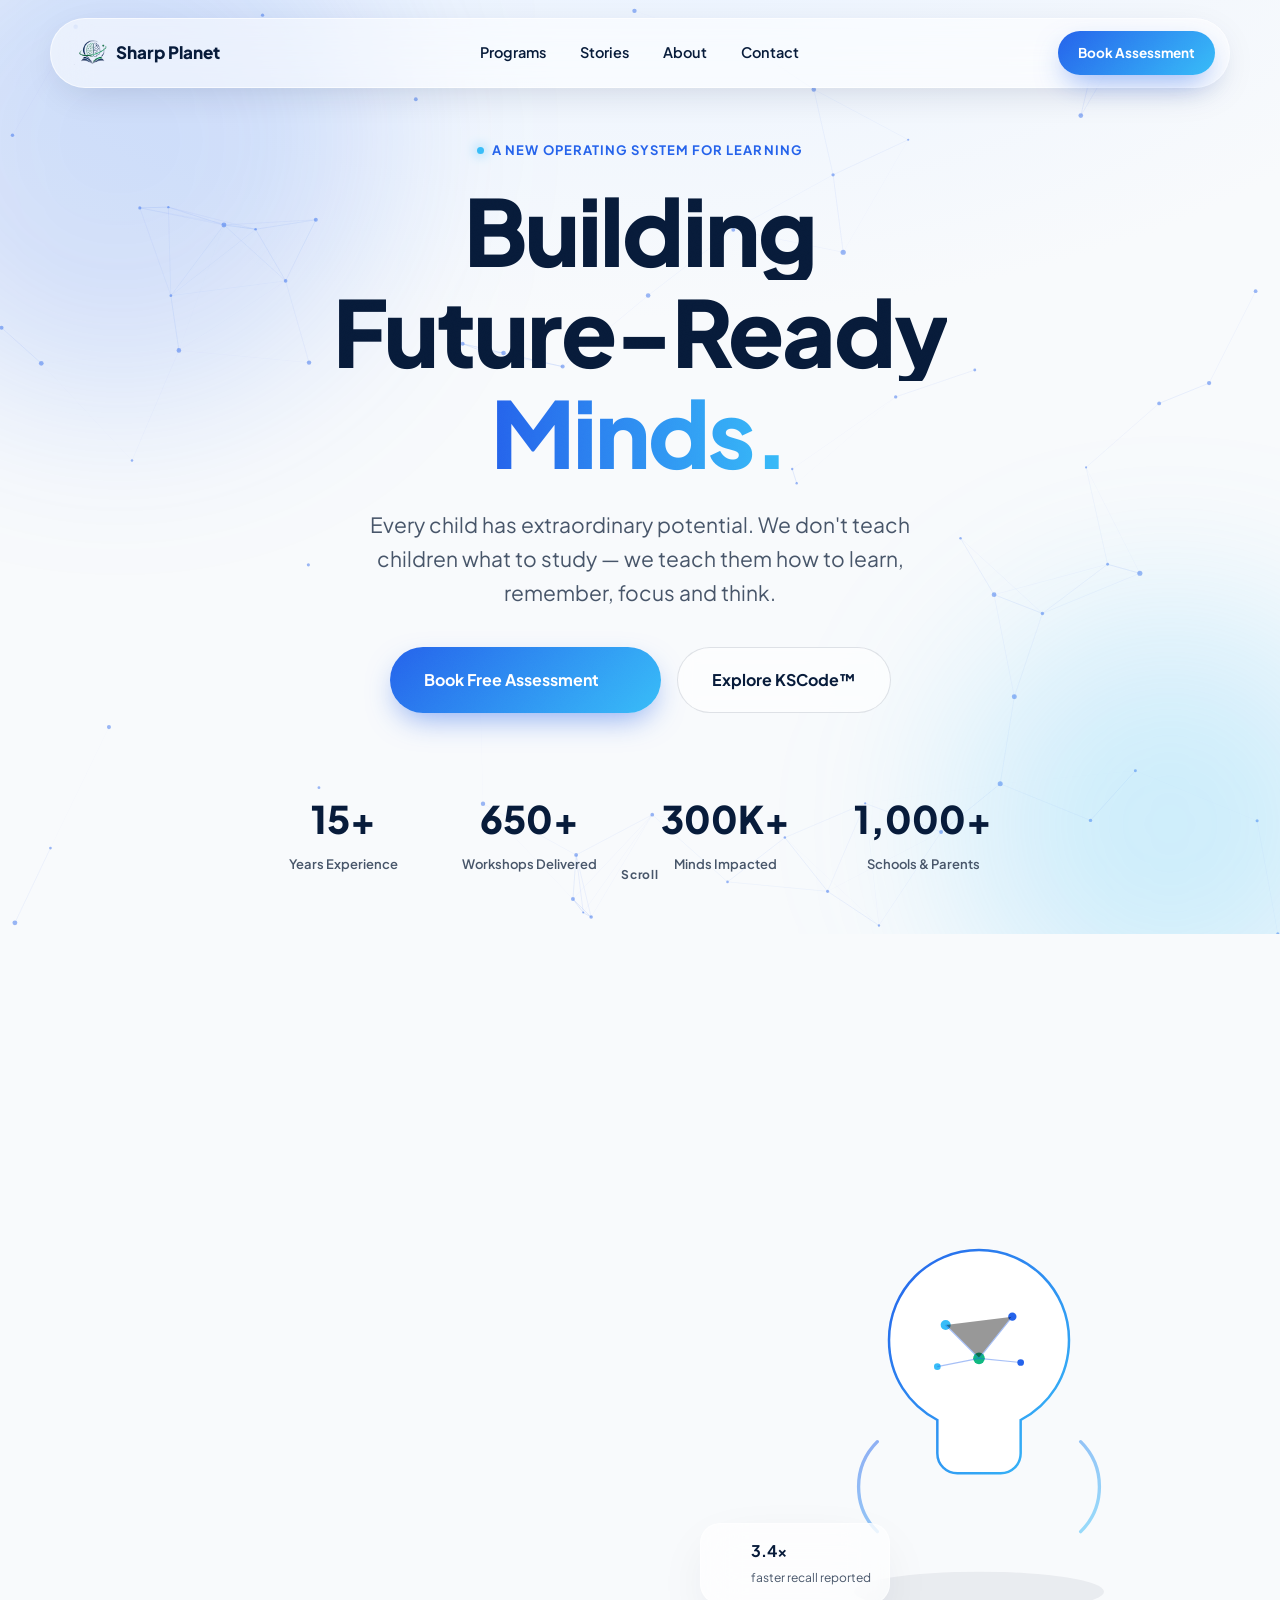
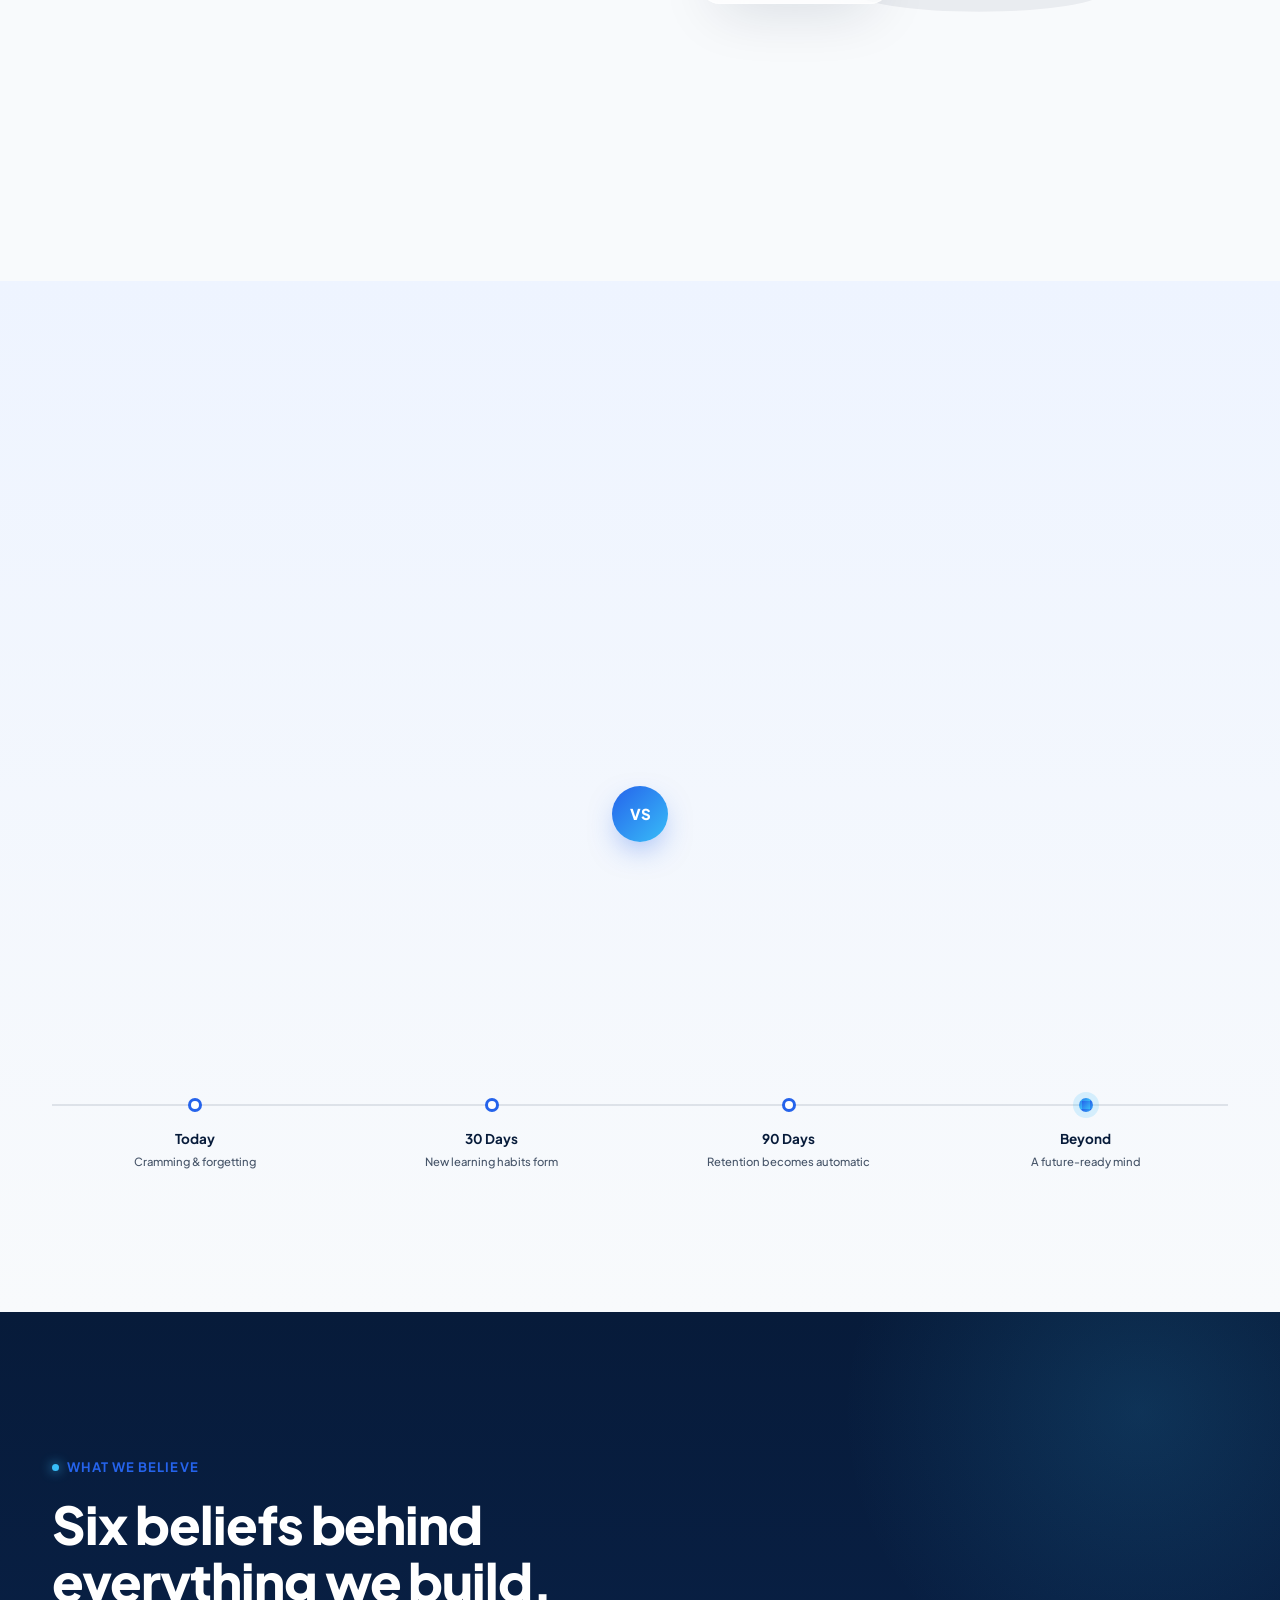
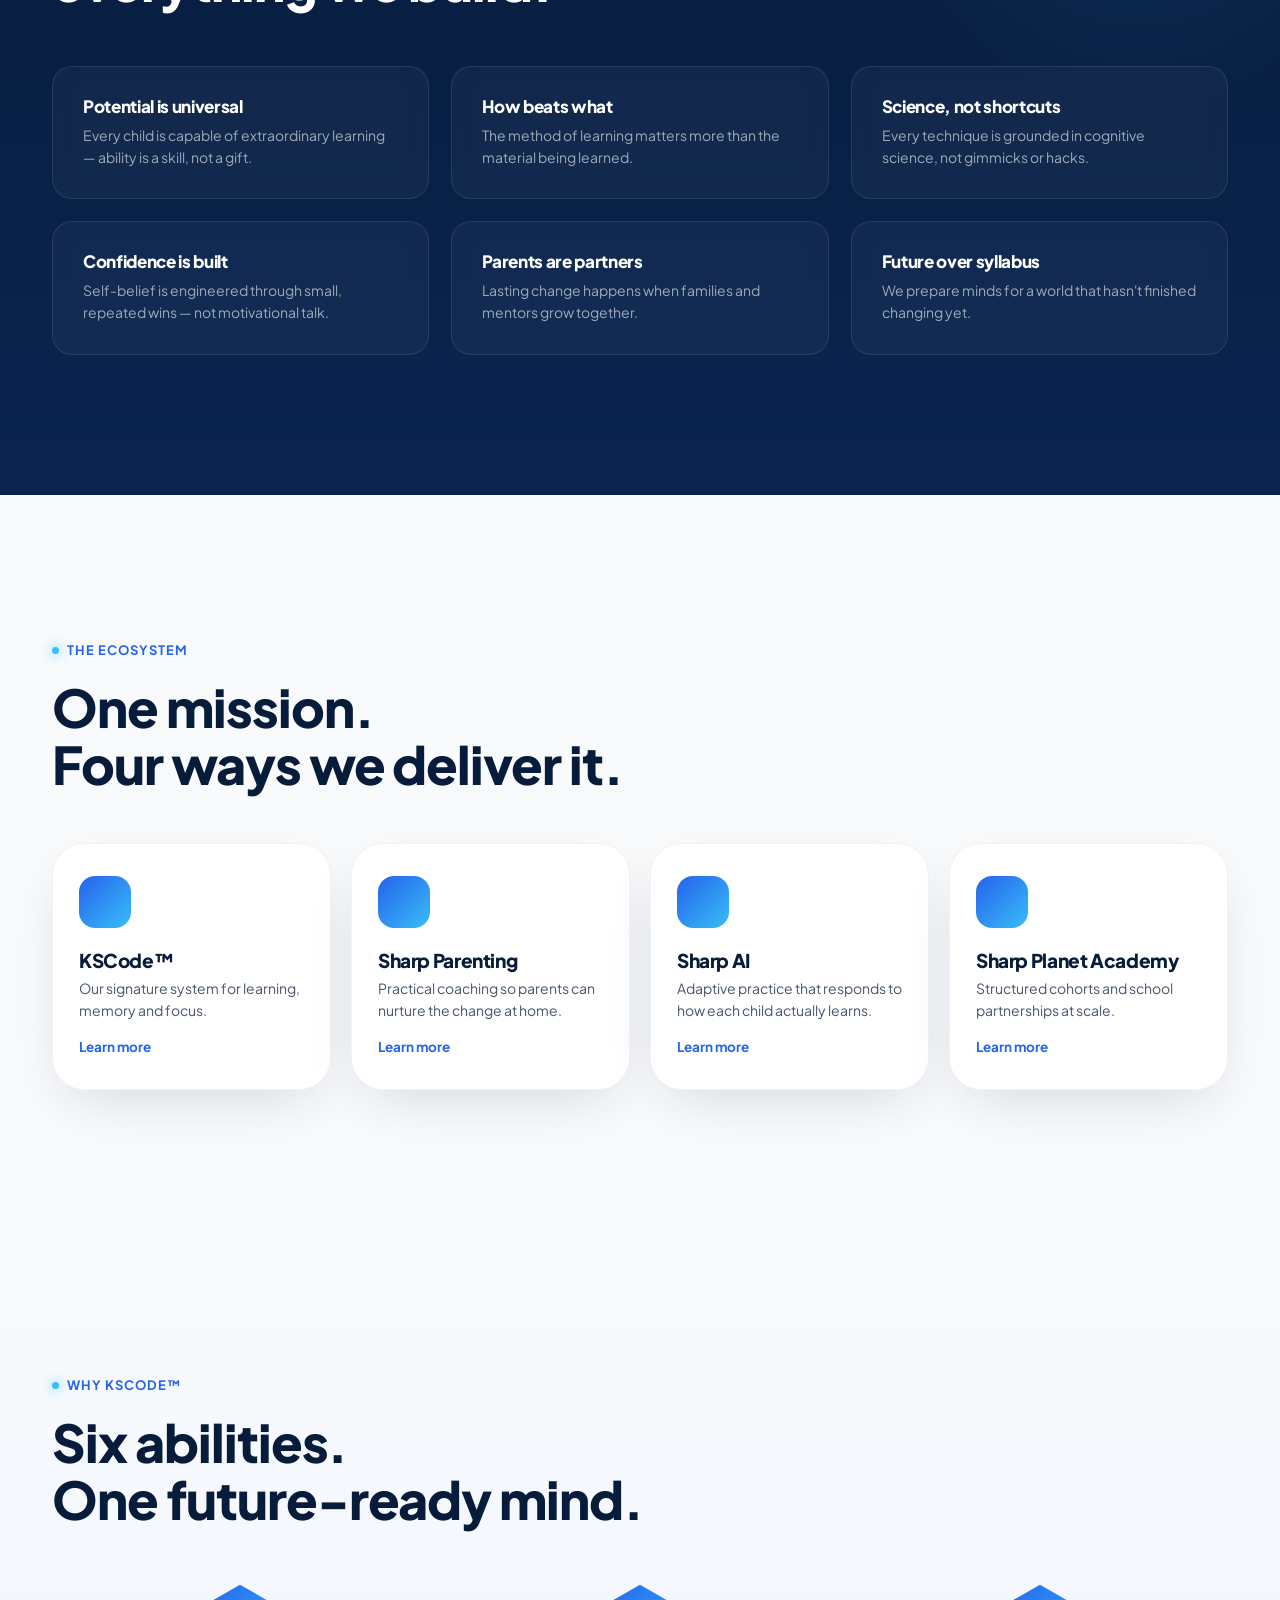
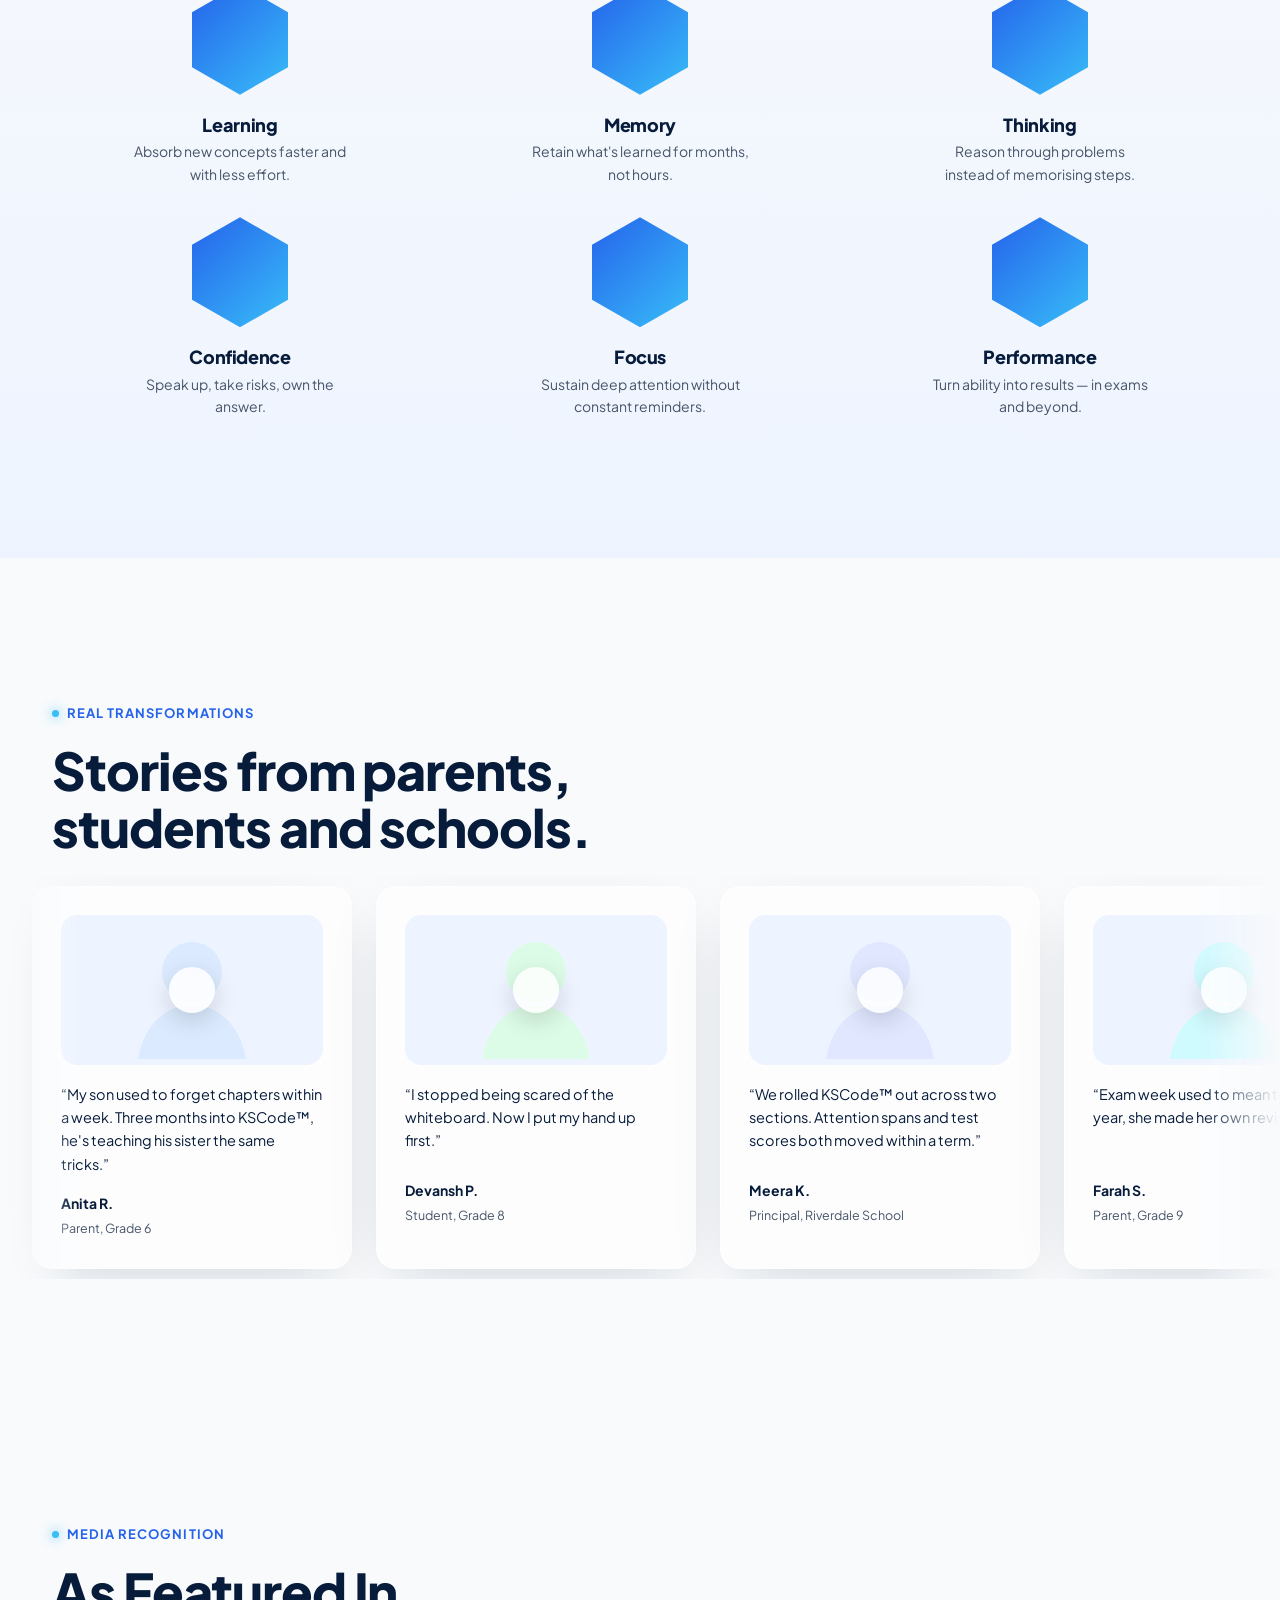
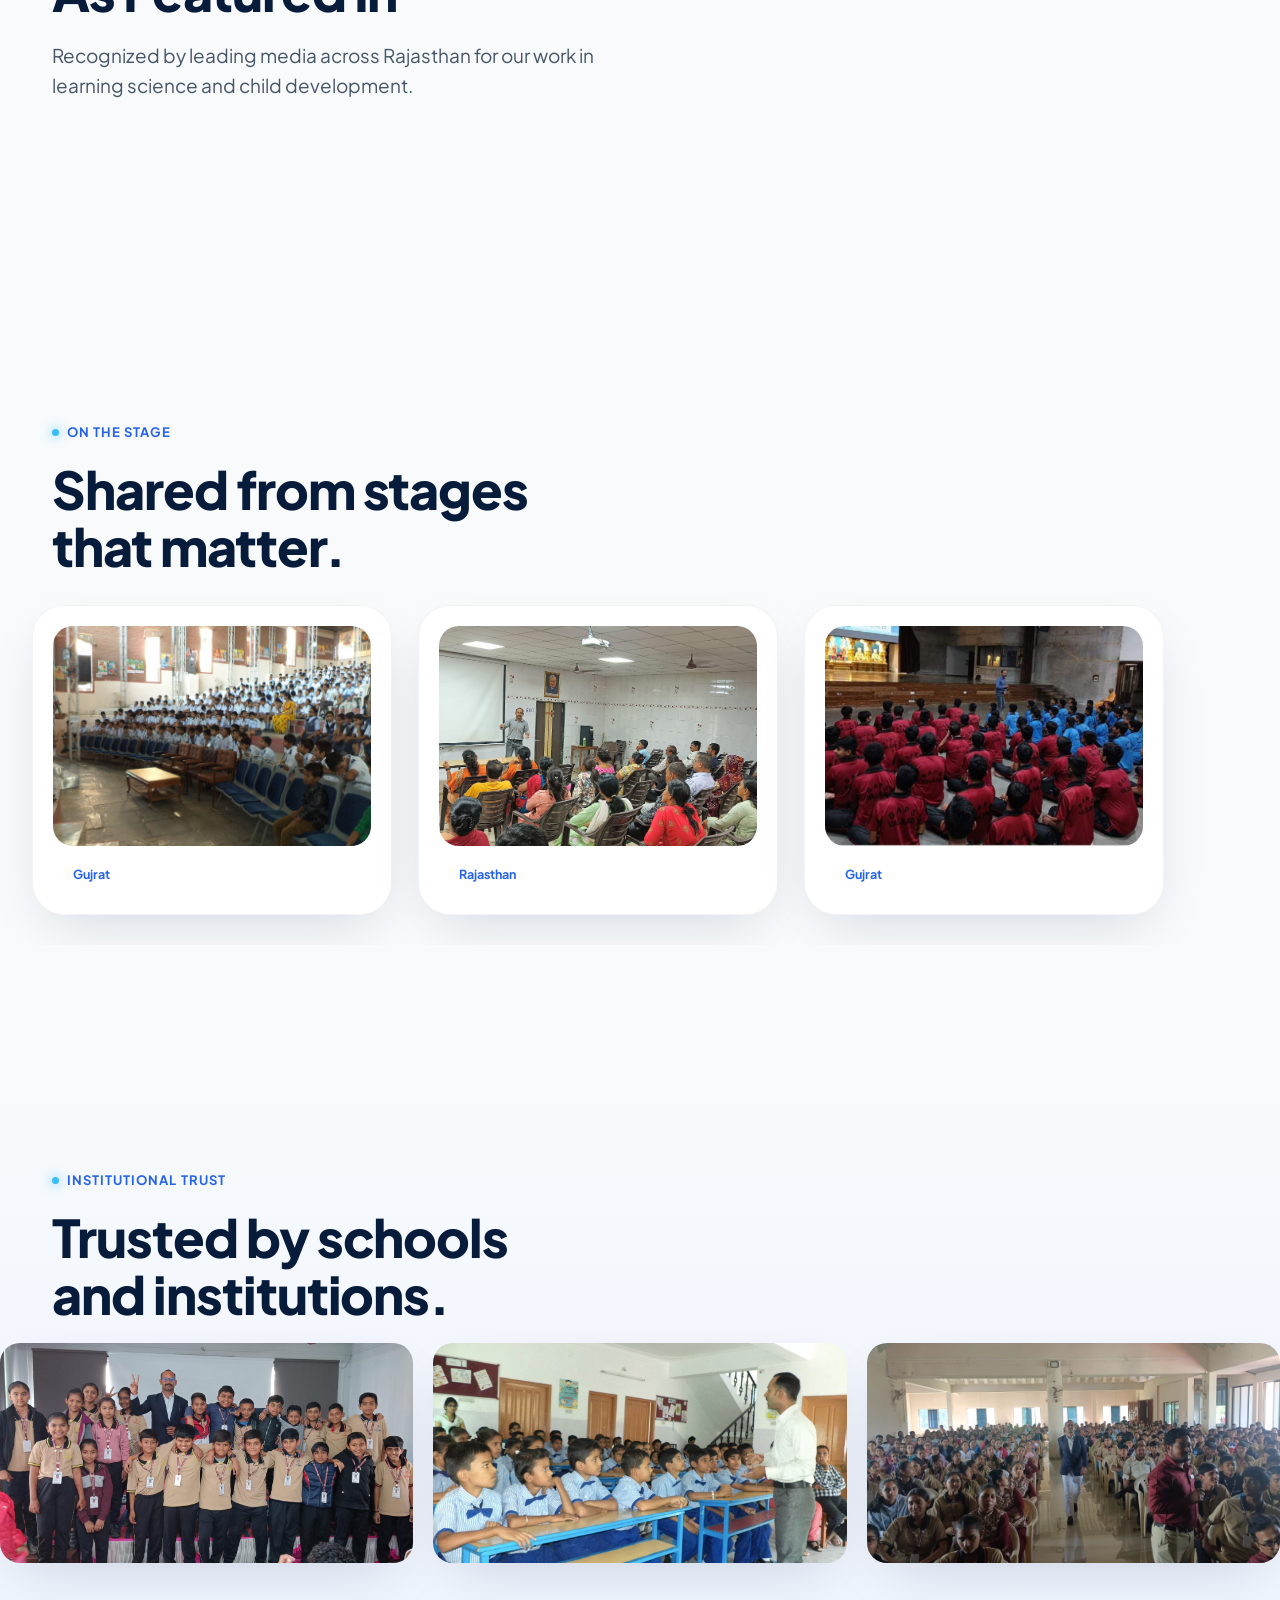
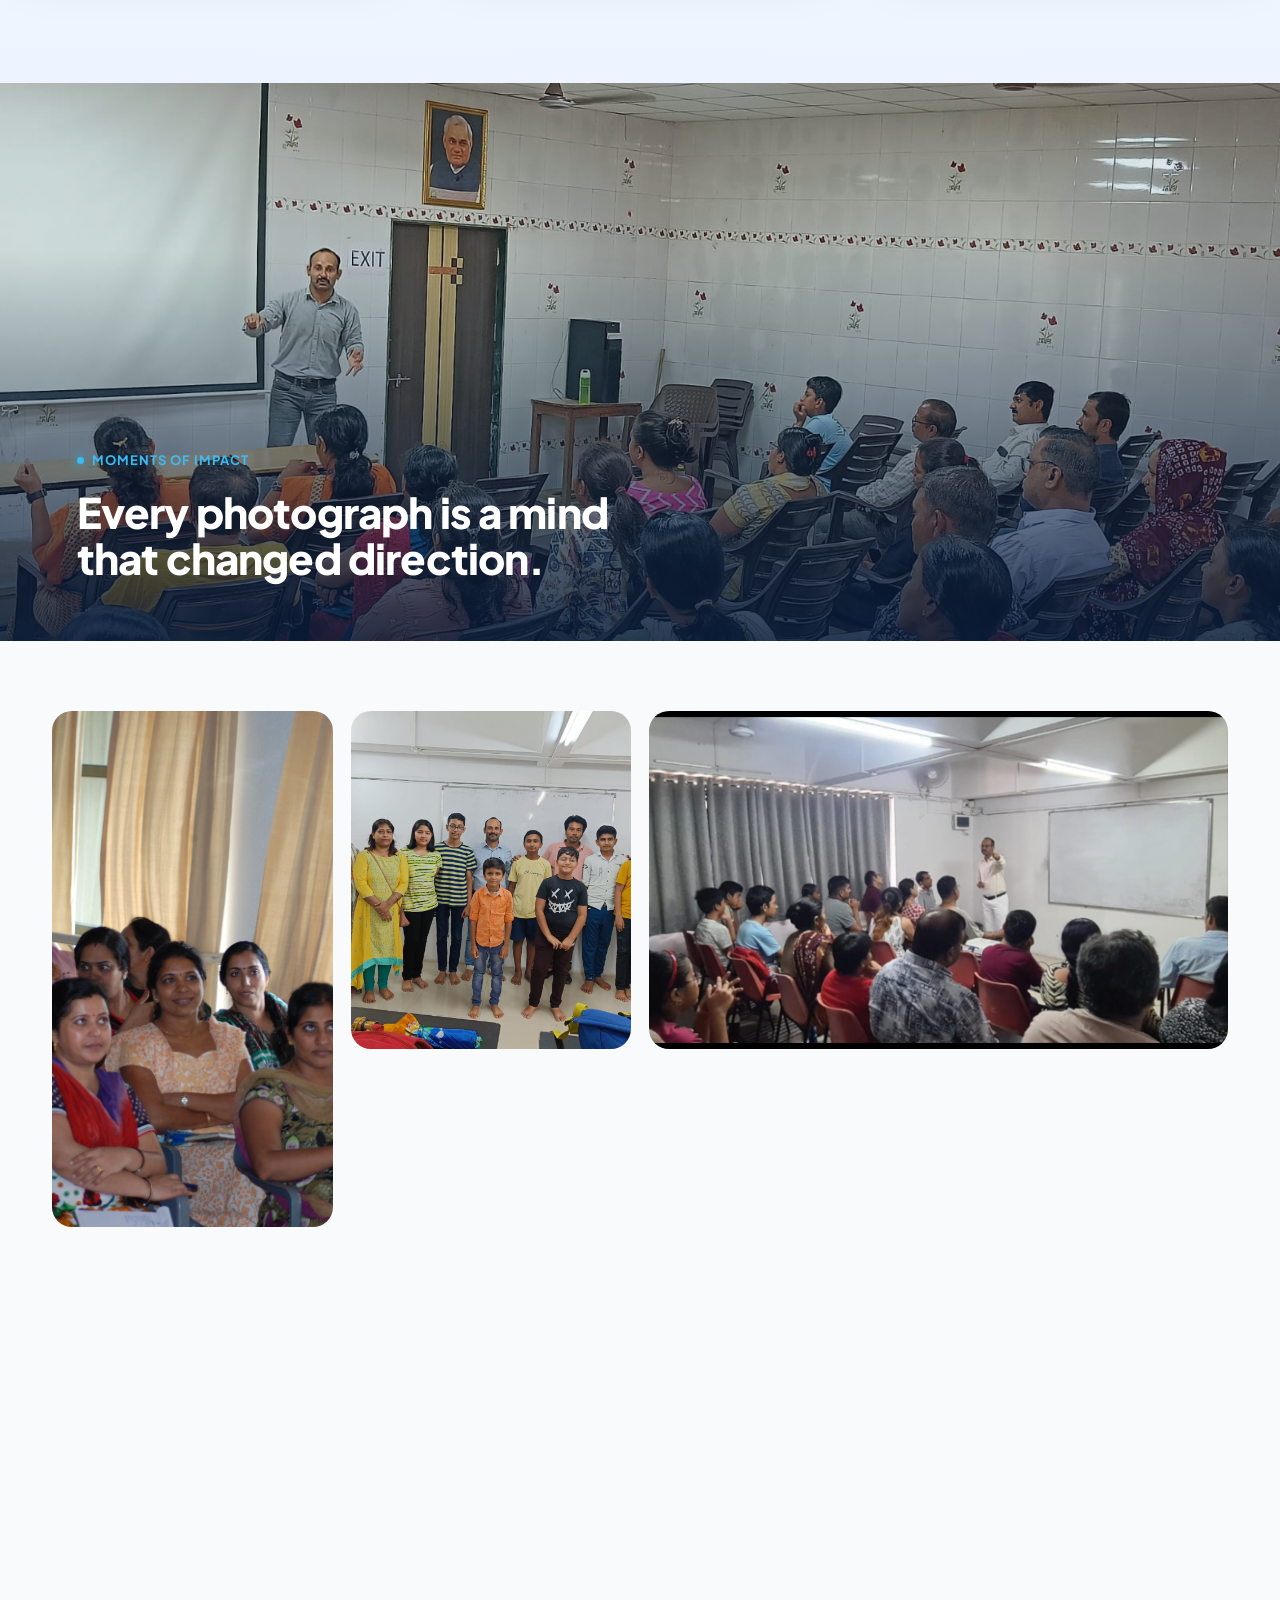
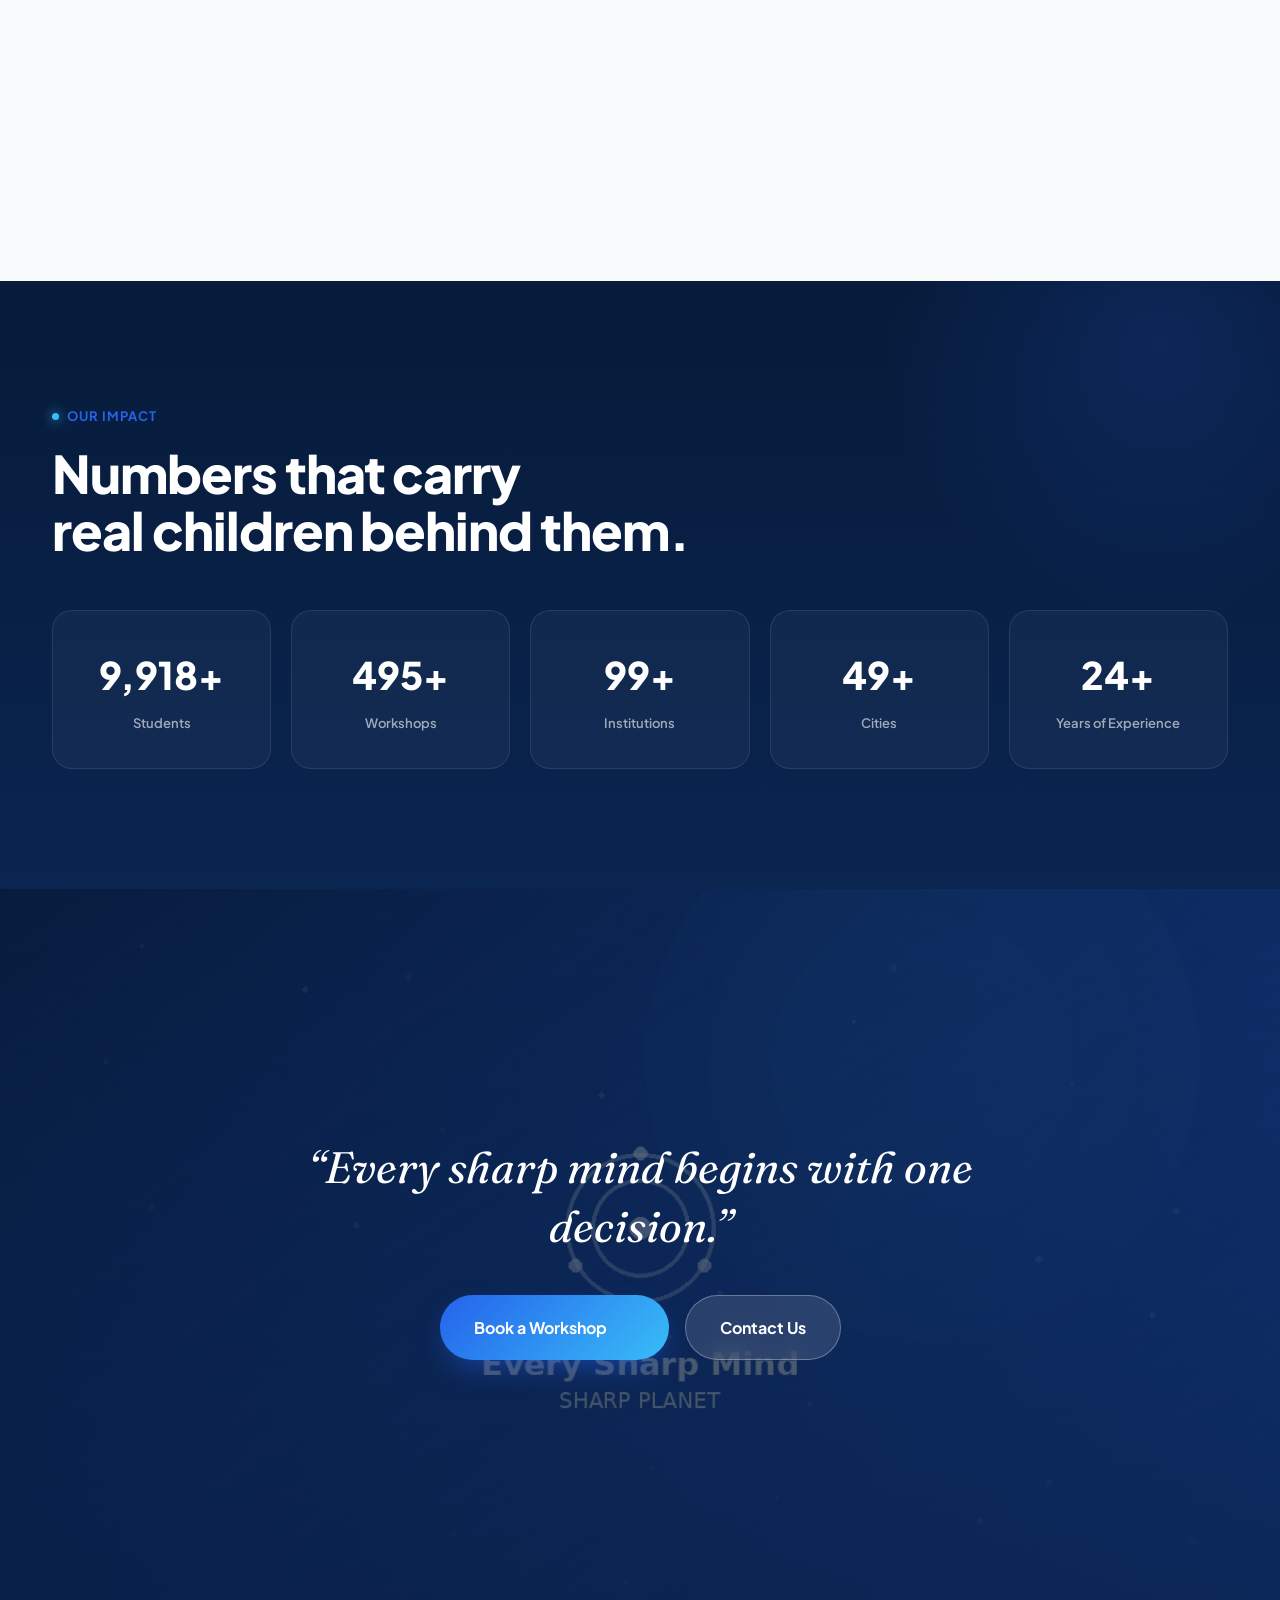
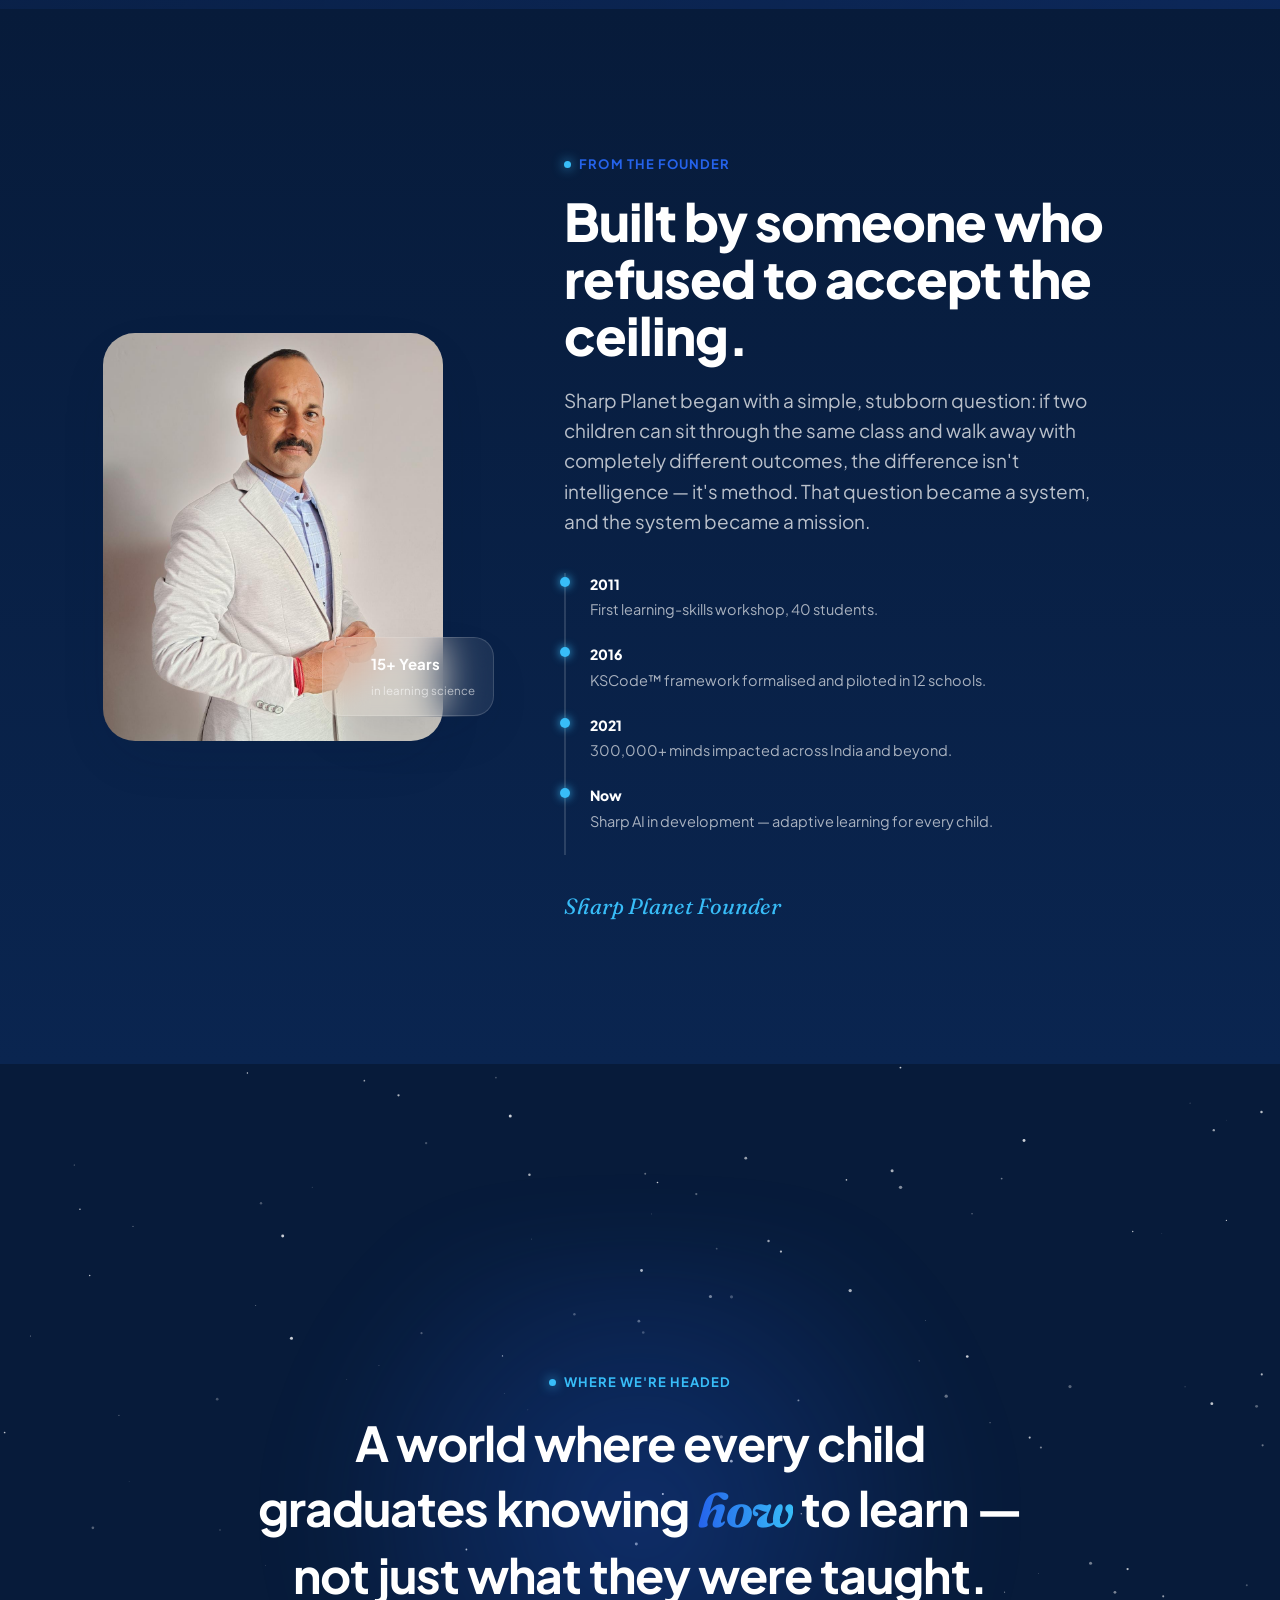
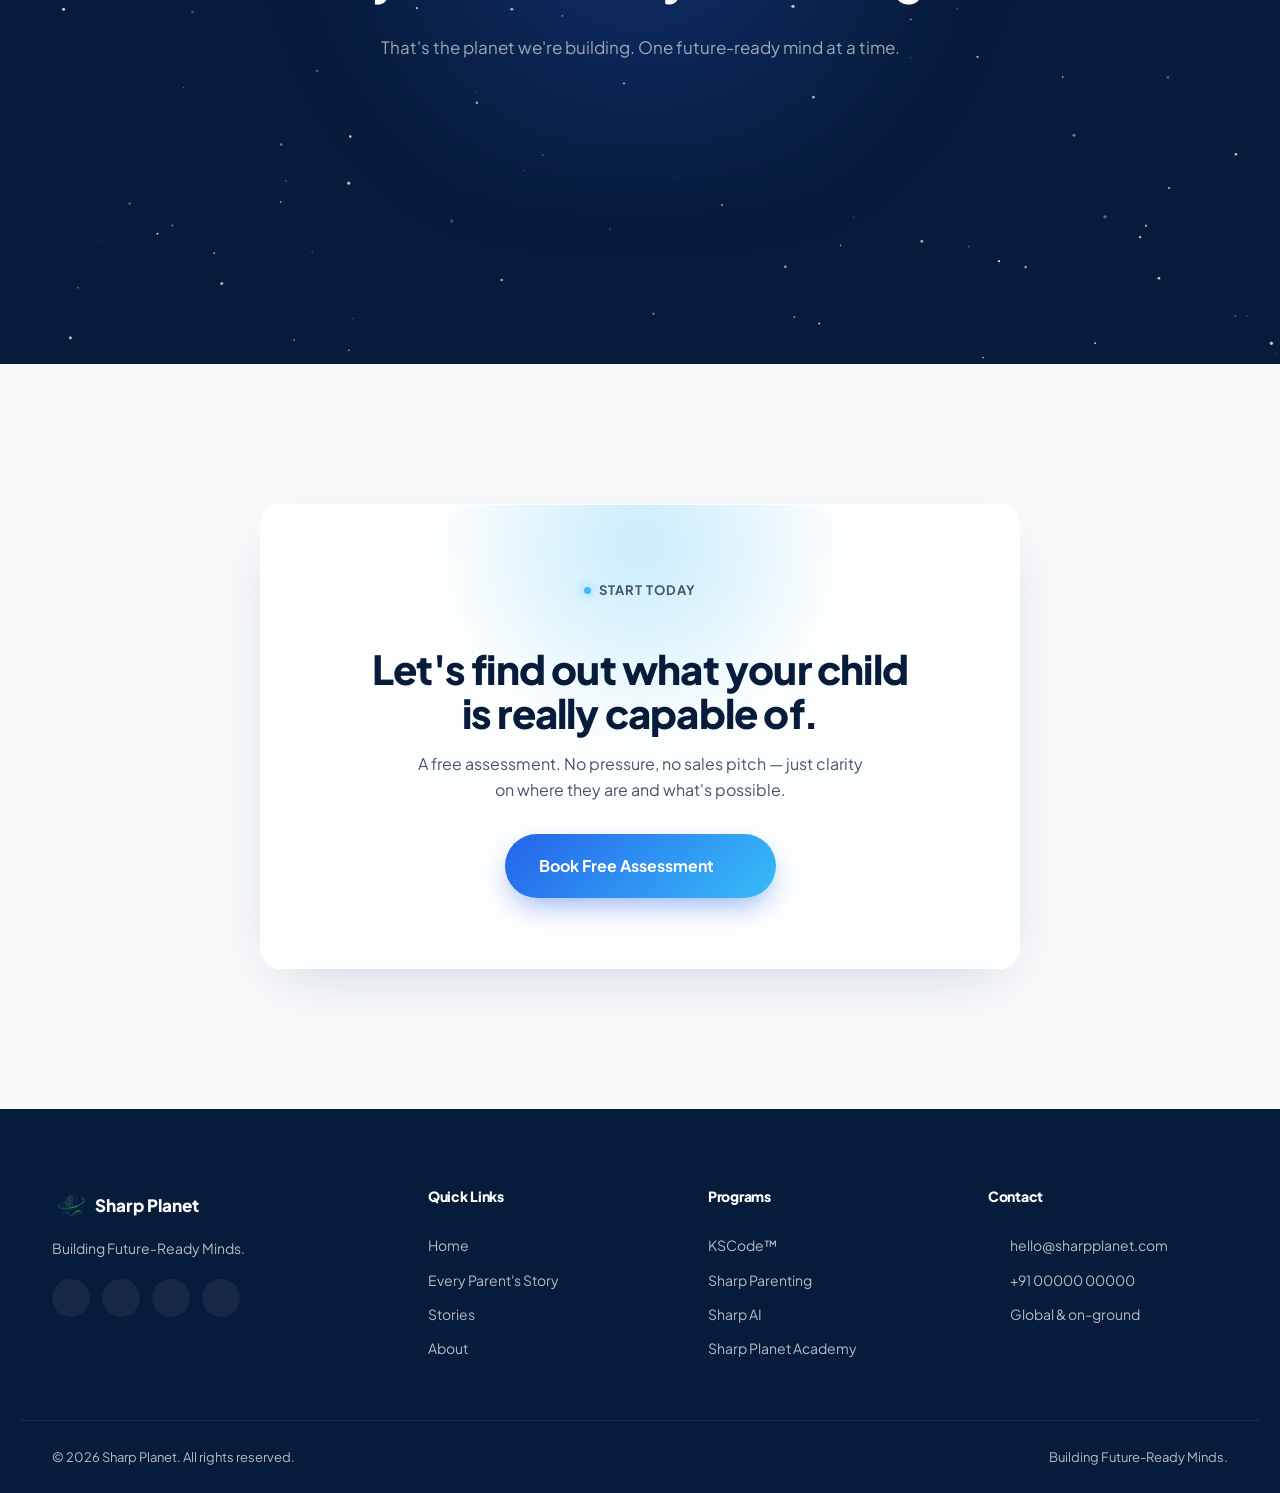
==== commit 5cae9107: "Update index.html" ====
--- a/index.html
+++ b/index.html
@@ -502,11 +502,9 @@
     <h2 class="section-title reveal-up">As Featured In</h2>
     <p class="section-lead reveal-up">Recognized by leading media across Rajasthan for our work in learning science and child development.</p>
 
-    <div class="press__logos reveal-up">
-      <img src="assets/images/placeholders/logo-patrika.png" alt="Patrika" loading="lazy">
-      <img src="assets/images/placeholders/logo-bhaskar.png" alt="Dainik Bhaskar" loading="lazy">
-      <img src="assets/images/placeholders/logo-navjyoti.png" alt="Navjyoti" loading="lazy">
-    </div>
+    <div class="press-logos-marquee reveal-up" id="pressLogosMarquee">
+  <div class="press-logos-track" id="pressLogosTrack"></div>
+</div>
 
     <!-- <div class="press__grid">
       <button class="press-card press-card--large reveal-up" data-lightbox-group="press" data-lightbox-src="assets/images/placeholders/media1.jpg" data-caption="Rajasthan Patrika — Sharp Planet trains 10,000 young minds">
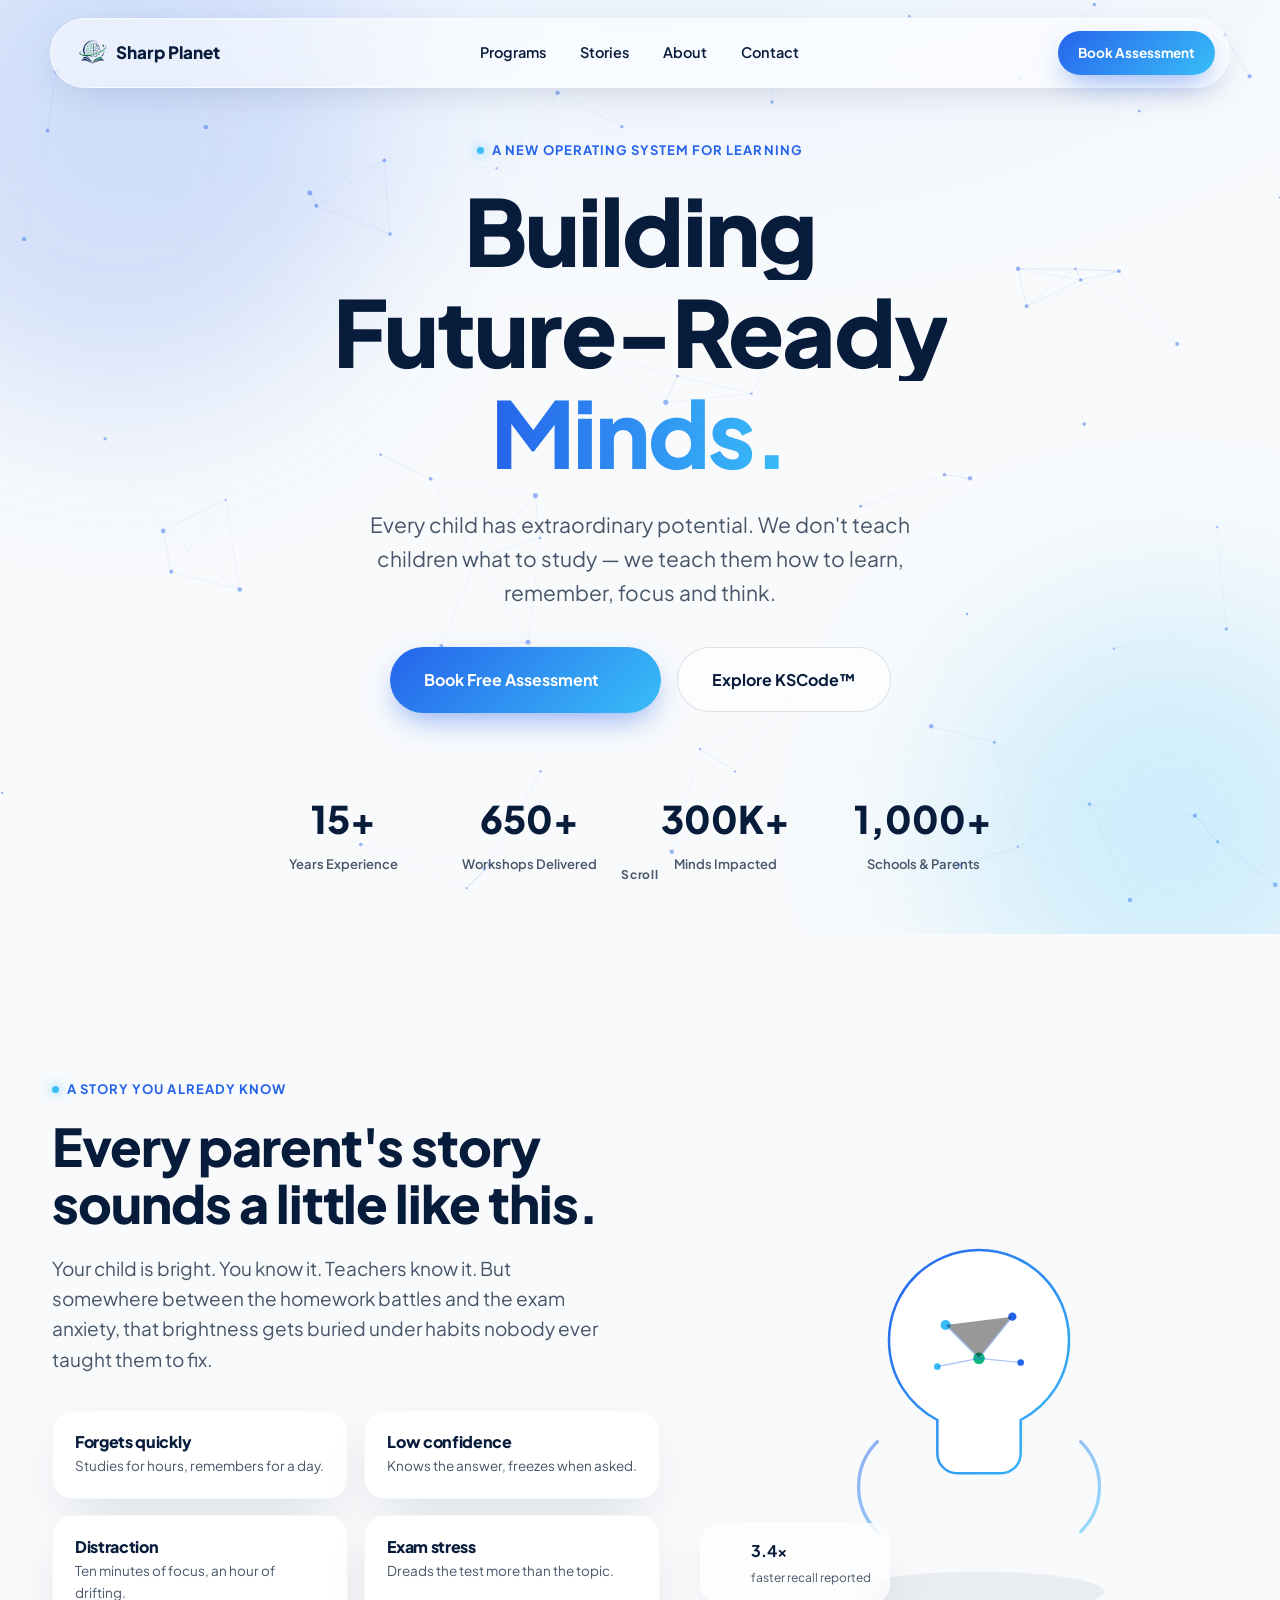
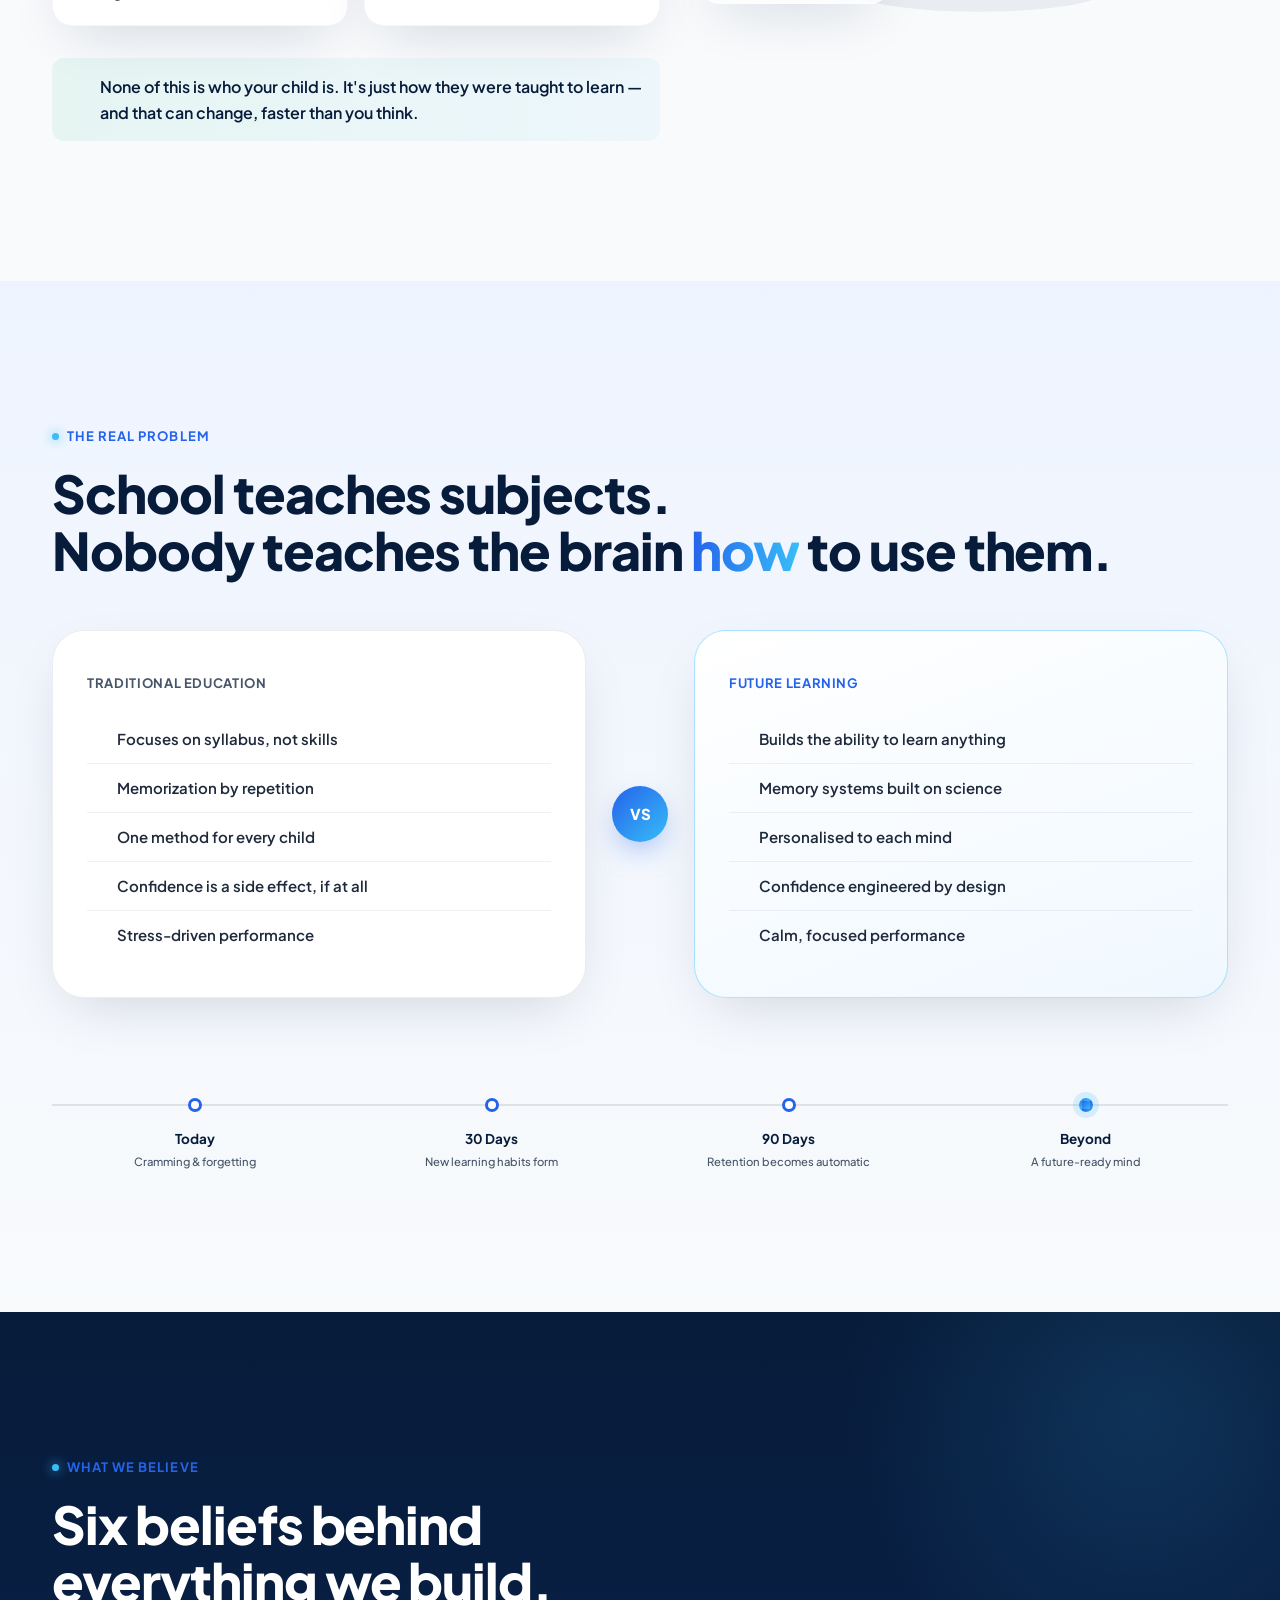
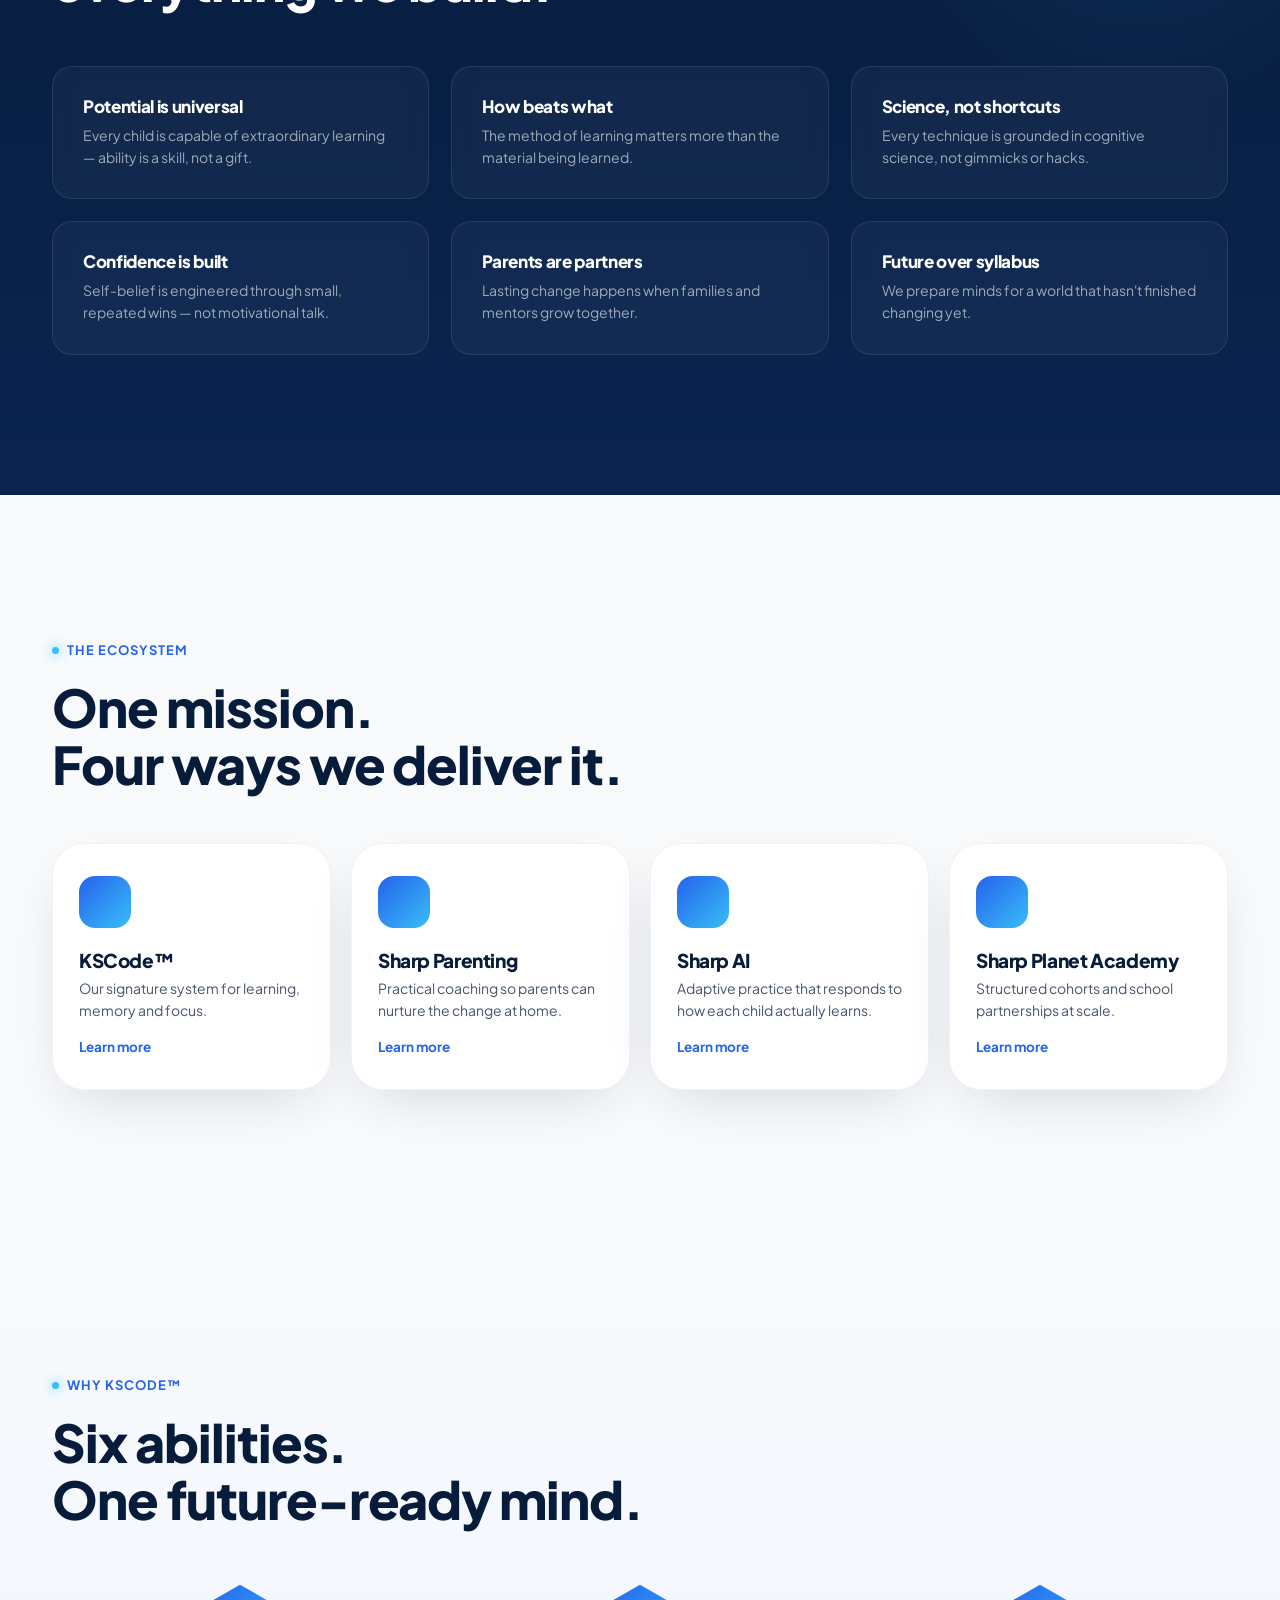
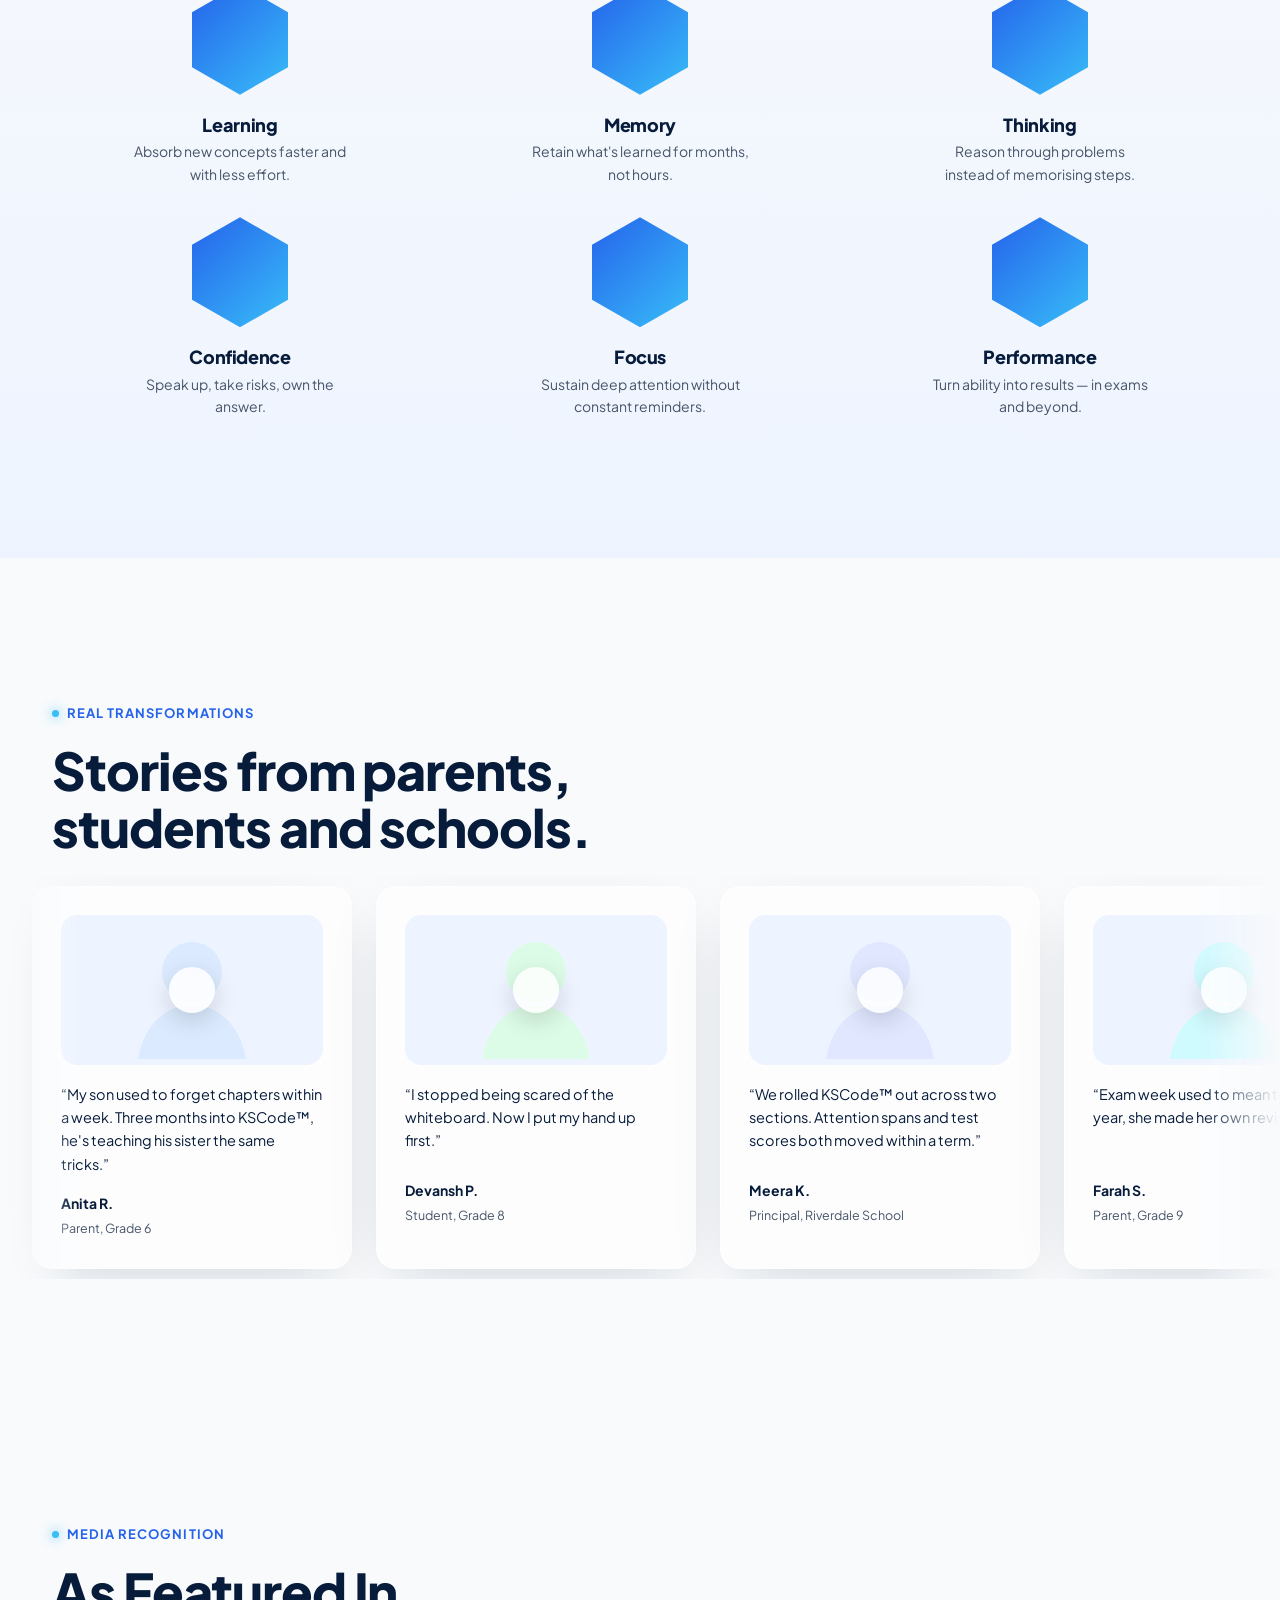
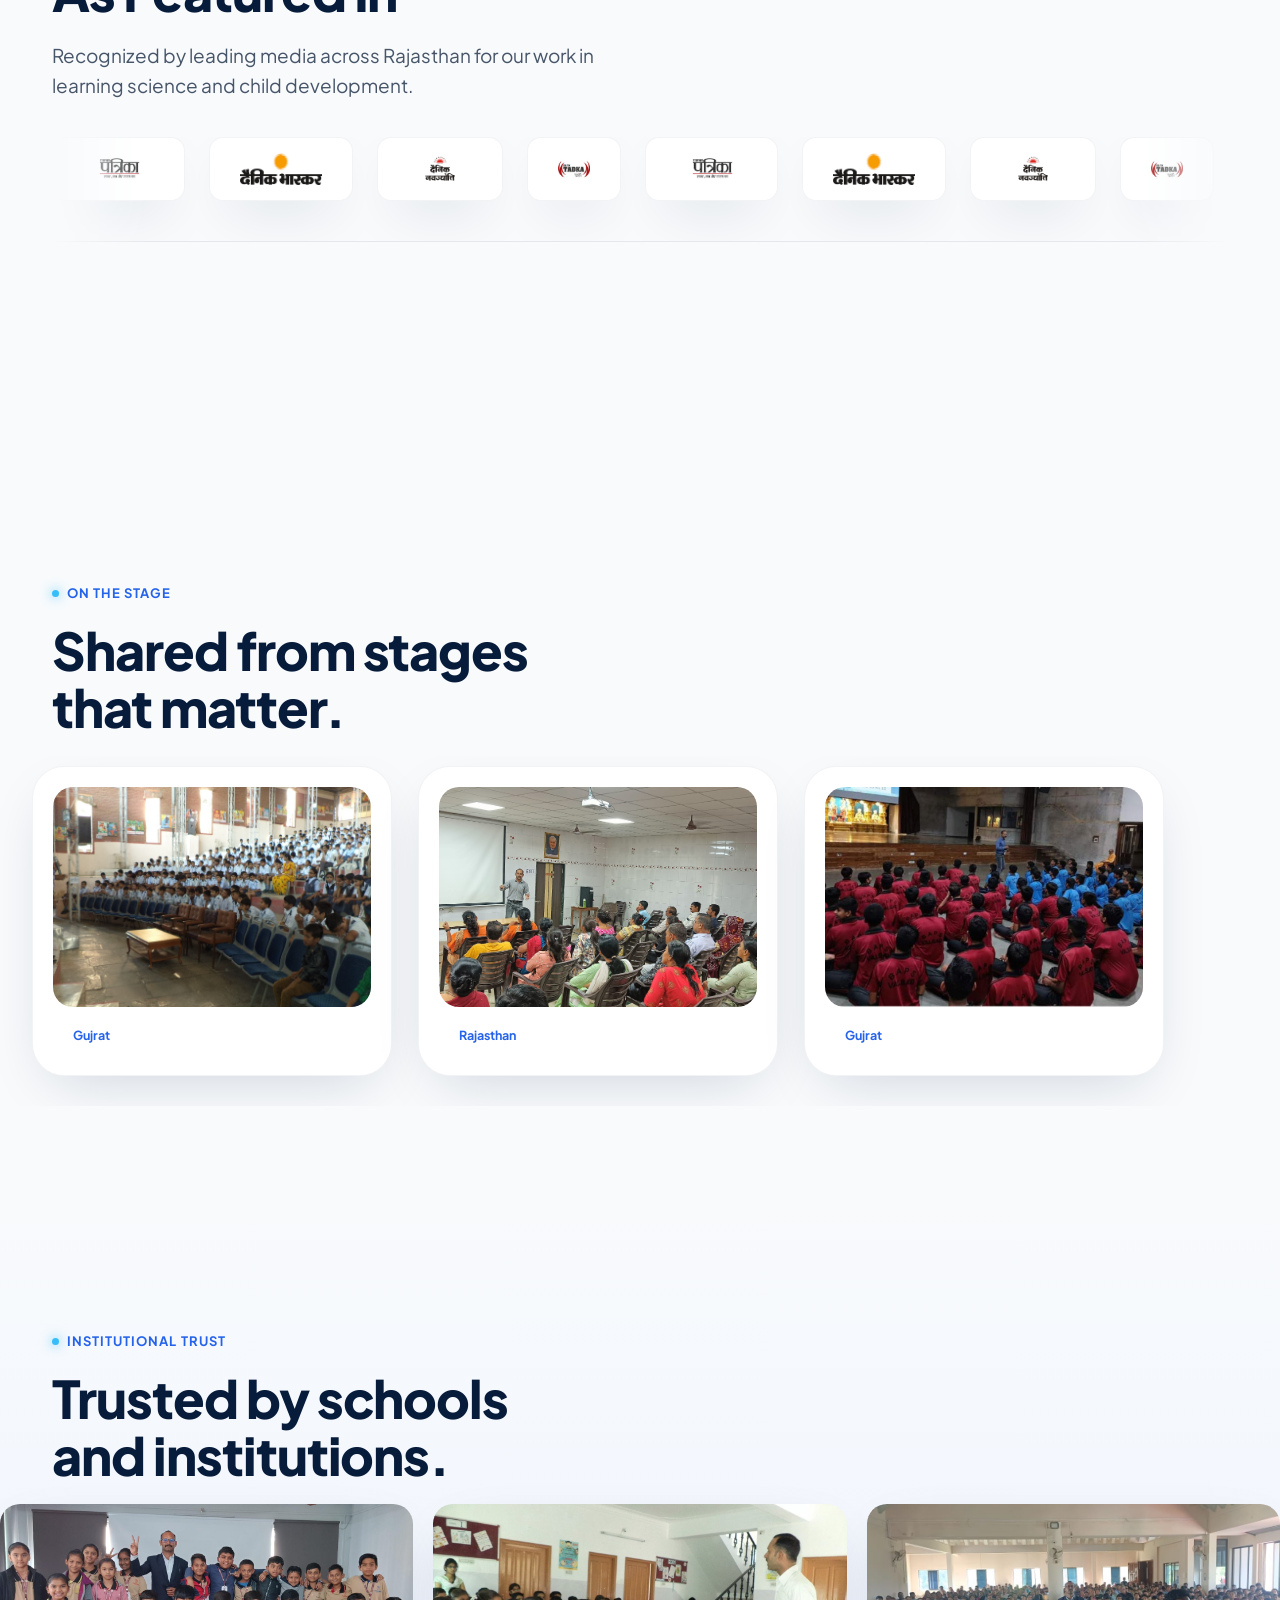
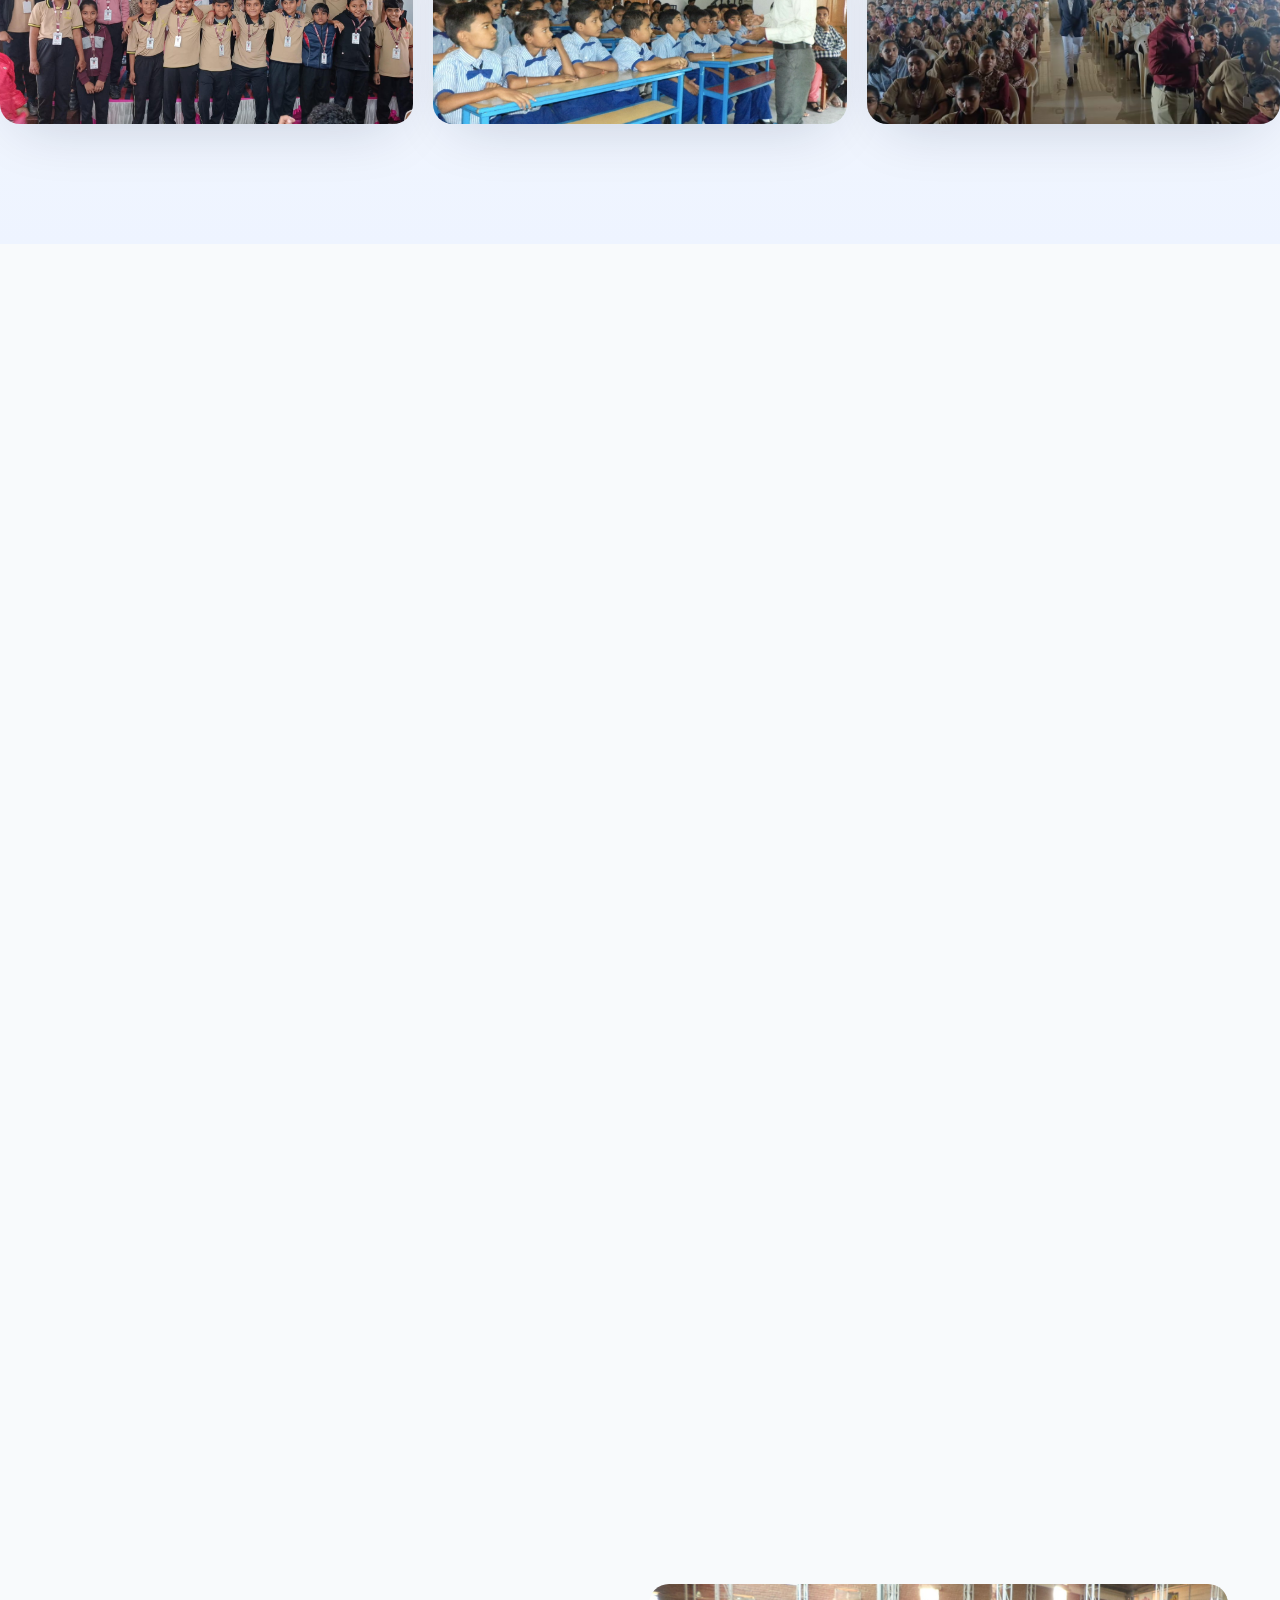
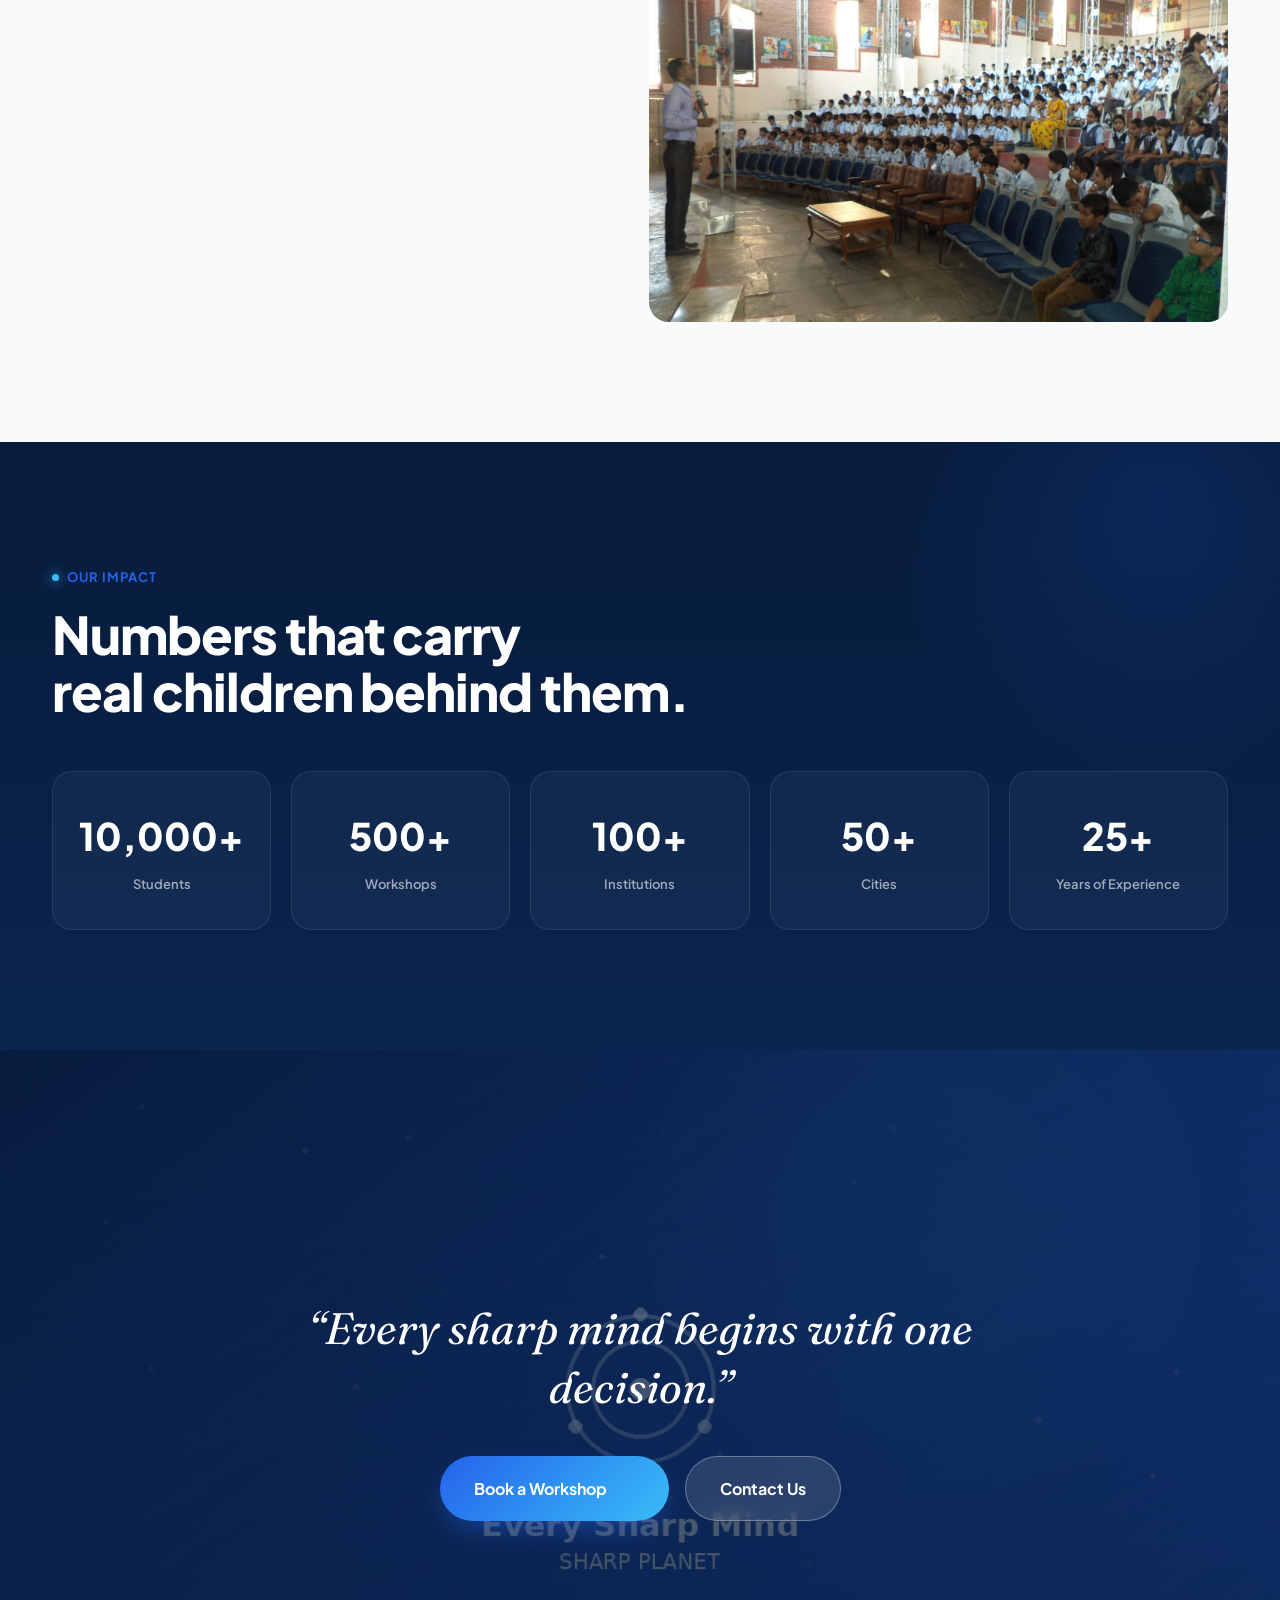
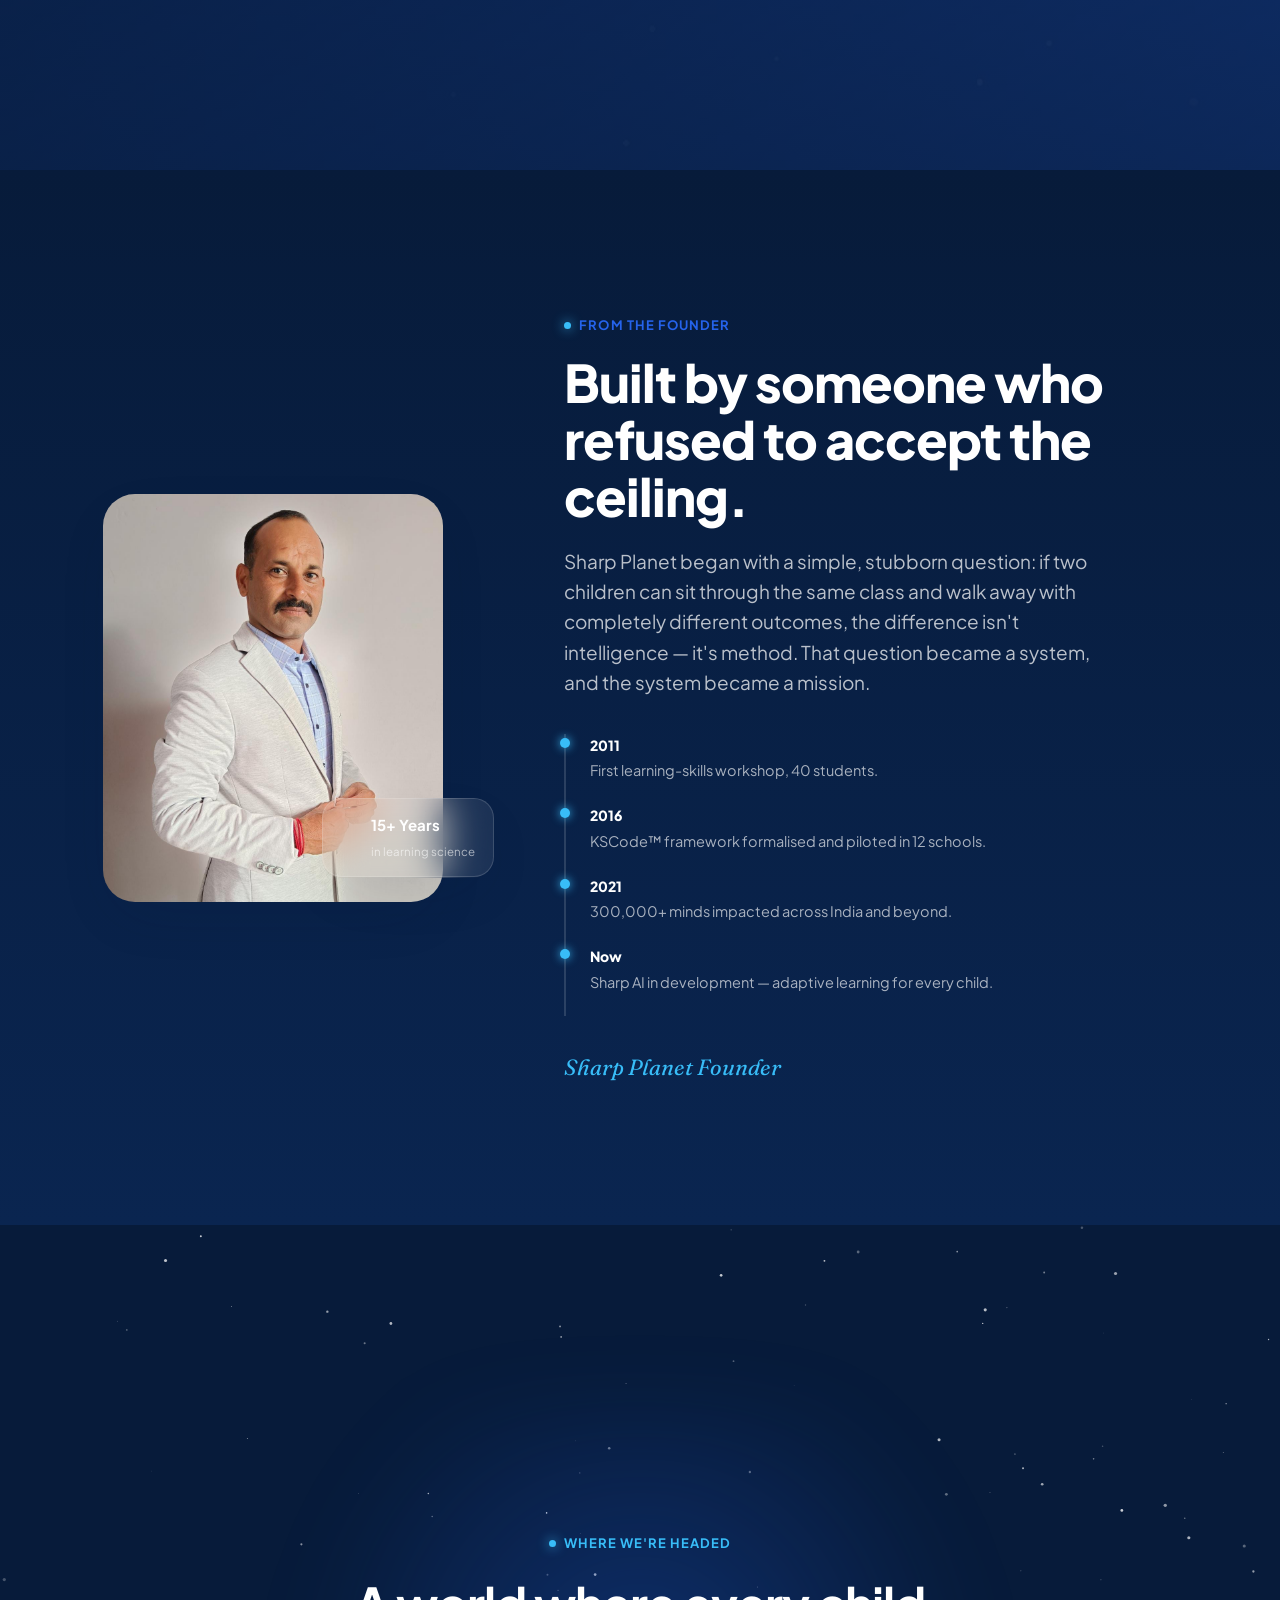
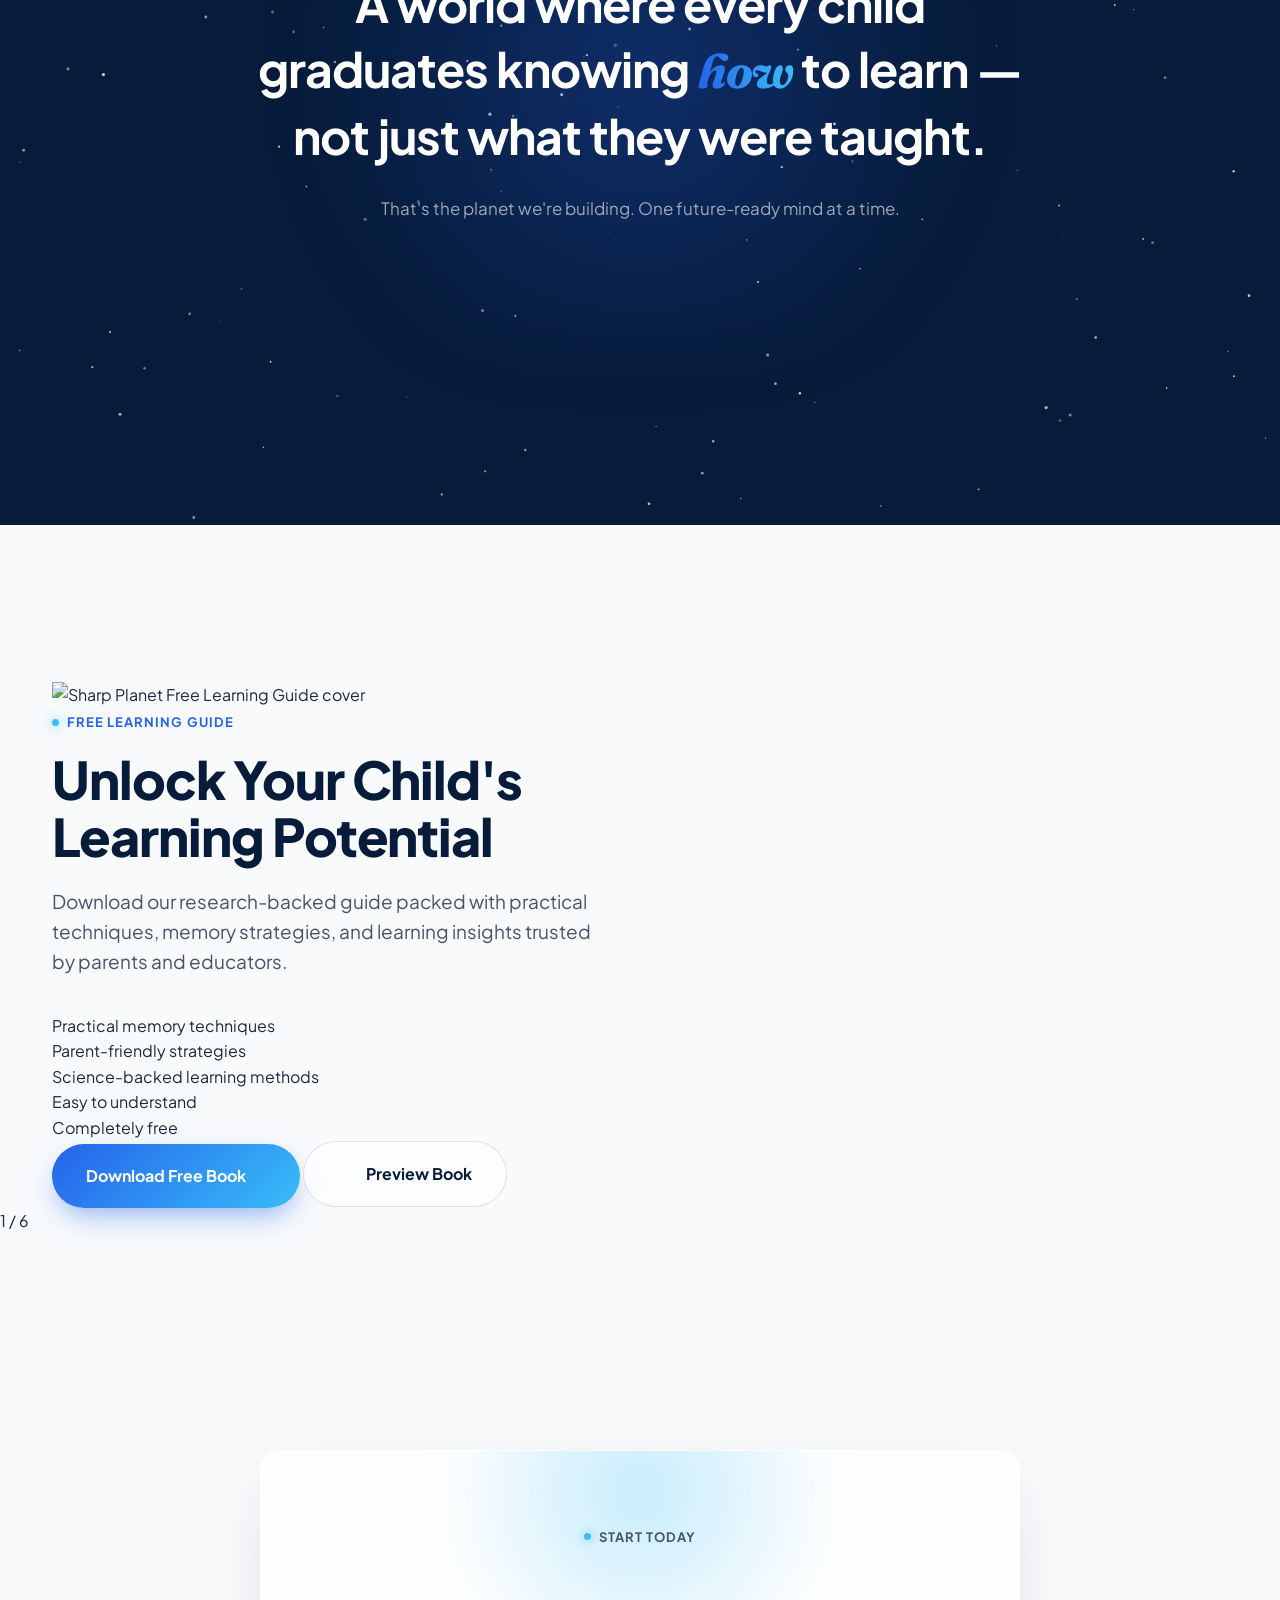
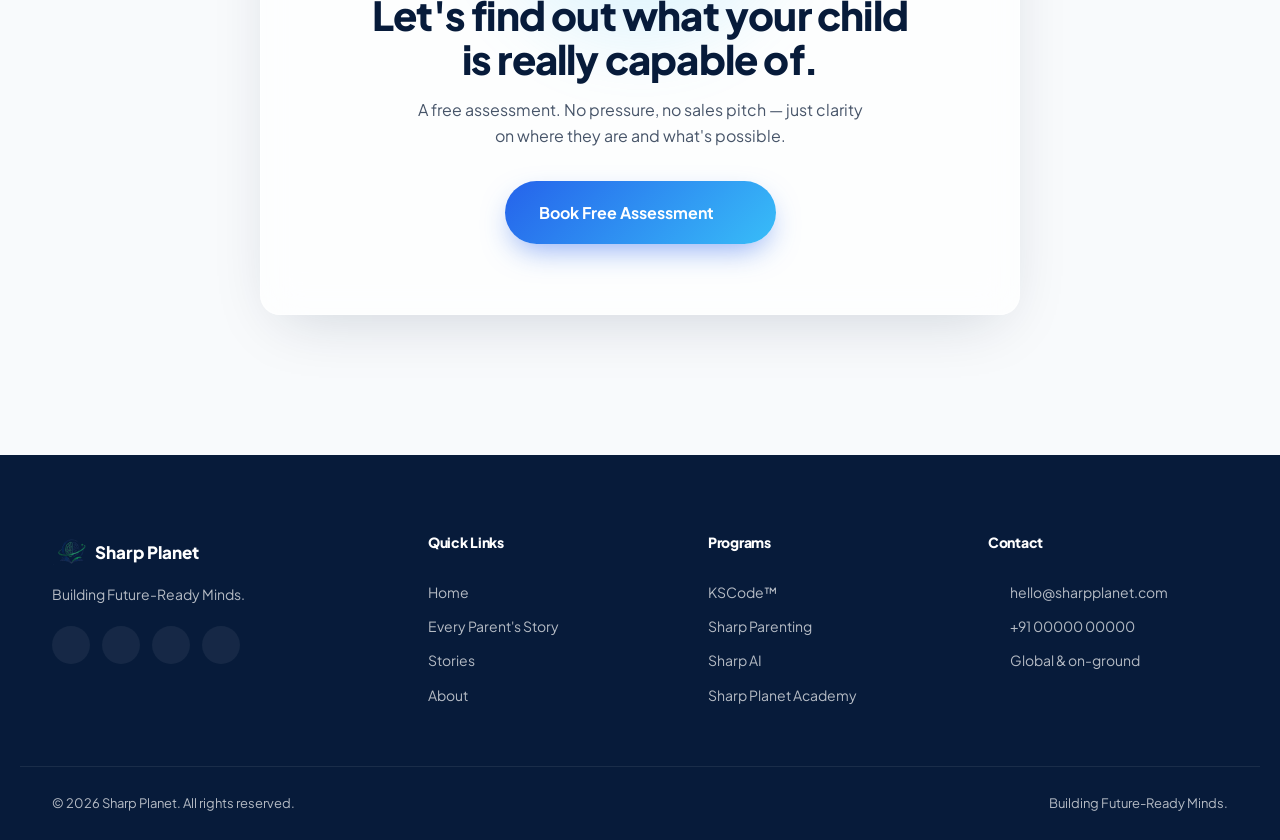
==== commit 6c8ef333: "Update index.html" ====
--- a/index.html
+++ b/index.html
@@ -1110,6 +1110,100 @@
   </div>
 </section>
 
+ <!-- =========================================================
+     NEW K. FREE LEARNING GUIDE — Interactive Book Showcase
+========================================================= -->
+<section class="book-showcase" id="book-showcase">
+  <canvas id="bookParticles" class="book-showcase__particles" aria-hidden="true"></canvas>
+  <div class="book-showcase__glow book-showcase__glow--1" aria-hidden="true"></div>
+  <div class="book-showcase__glow book-showcase__glow--2" aria-hidden="true"></div>
+
+  <div class="container book-showcase__grid">
+
+    <!-- Left: 3D book mockup -->
+    <div class="book3d-stage" id="book3dStage">
+      <div class="book3d-float">
+        <div class="book3d" id="book3d">
+          <div class="book3d__pages-back"></div>
+          <div class="book3d__pages-side"></div>
+          <div class="book3d__spine"></div>
+          <div class="book3d__cover">
+            <img src="assets/images/book-cover.jpg" alt="Sharp Planet Free Learning Guide cover" loading="lazy">
+            <div class="book3d__sheen" id="book3dSheen"></div>
+          </div>
+        </div>
+      </div>
+      <div class="book3d-shadow" id="book3dShadow"></div>
+    </div>
+
+    <!-- Right: info + CTAs -->
+    <div class="book-showcase__copy">
+      <p class="eyebrow eyebrow--dark book-reveal"><span class="eyebrow__dot"></span> Free Learning Guide</p>
+      <h2 class="section-title book-reveal">Unlock Your Child's<br>Learning Potential</h2>
+      <p class="section-lead book-reveal">
+        Download our research-backed guide packed with practical techniques,
+        memory strategies, and learning insights trusted by parents and educators.
+      </p>
+
+      <ul class="book-benefits">
+        <li class="book-reveal"><i data-lucide="check-circle"></i> Practical memory techniques</li>
+        <li class="book-reveal"><i data-lucide="check-circle"></i> Parent-friendly strategies</li>
+        <li class="book-reveal"><i data-lucide="check-circle"></i> Science-backed learning methods</li>
+        <li class="book-reveal"><i data-lucide="check-circle"></i> Easy to understand</li>
+        <li class="book-reveal"><i data-lucide="check-circle"></i> Completely free</li>
+      </ul>
+
+      <div class="book-showcase__actions book-reveal">
+        <button type="button" class="btn btn--primary btn--large magnetic book-download-btn" id="bookDownloadBtn" data-file="assets/downloads/sharp-planet-learning-guide.pdf" data-filename="Sharp-Planet-Free-Learning-Guide.pdf">
+          <span class="book-download-btn__label">
+            <i data-lucide="download"></i> Download Free Book
+          </span>
+          <span class="book-download-btn__spinner" aria-hidden="true"></span>
+          <span class="book-download-btn__check" aria-hidden="true"><i data-lucide="check"></i></span>
+        </button>
+        <button type="button" class="btn btn--ghost btn--large magnetic" id="bookPreviewBtn">
+          <i data-lucide="book-open"></i> Preview Book
+        </button>
+      </div>
+    </div>
+
+  </div>
+</section>
+
+<!-- Fullscreen Book Preview modal -->
+<div class="book-preview" id="bookPreview" role="dialog" aria-modal="true" aria-label="Book preview">
+  <div class="book-preview__toolbar">
+    <span class="book-preview__indicator" id="bookPageIndicator">1 / 6</span>
+    <div class="book-preview__toolbar-actions">
+      <button type="button" class="book-preview__icon-btn" id="bookZoomBtn" aria-label="Zoom">
+        <i data-lucide="zoom-in"></i>
+      </button>
+      <button type="button" class="book-preview__icon-btn" id="bookPreviewClose" aria-label="Close preview">
+        <i data-lucide="x"></i>
+      </button>
+    </div>
+  </div>
+
+  <div class="book-flipbook" id="bookFlipbook">
+    <button type="button" class="book-flip-nav book-flip-nav--prev" id="bookPrevBtn" aria-label="Previous page">
+      <i data-lucide="chevron-left"></i>
+    </button>
+
+    <div class="book-flip-stage" id="bookFlipStage">
+      <!-- Pages are rendered by JS from the bookPages array in script.js
+           (search for "FREE LEARNING GUIDE — Interactive Book Showcase")
+           so editing the book's preview content never requires touching
+           this HTML. -->
+    </div>
+
+    <button type="button" class="book-flip-nav book-flip-nav--next" id="bookNextBtn" aria-label="Next page">
+      <i data-lucide="chevron-right"></i>
+    </button>
+  </div>
+
+  <div class="book-preview__dots" id="bookPreviewDots"></div>
+</div>              
+
 <!-- =========================================================
      11. FINAL CTA
 ========================================================= -->
--- a/style.css
+++ b/style.css
@@ -504,6 +504,32 @@
   transition: filter .4s var(--ease), opacity .4s var(--ease), transform .4s var(--ease);
 }
 .press__logos img:hover{ filter:none; opacity:1; transform: translateY(-2px); }
+.press-logos-marquee{
+  margin: 8px 0 56px; padding-bottom:40px; border-bottom:1px solid rgba(7,27,58,0.08);
+  overflow:hidden;
+  -webkit-mask-image: linear-gradient(90deg, transparent, #000 8%, #000 92%, transparent);
+  mask-image: linear-gradient(90deg, transparent, #000 8%, #000 92%, transparent);
+}
+.press-logos-track{
+  display:flex; align-items:center; gap:24px; width:max-content;
+  animation: pressLogosScroll 24s linear infinite;
+}
+.press-logos-track:hover{ animation-play-state: paused; }
+.press-logo-item{
+  flex-shrink:0; display:flex; align-items:center; justify-content:center;
+  height:64px; padding:14px 30px; background:#fff; border-radius:14px;
+  box-shadow: var(--shadow-card); border:1px solid rgba(7,27,58,0.05);
+  transition: transform .35s var(--ease);
+}
+.press-logo-item:hover{ transform: translateY(-3px); }
+.press-logo-item img{ max-height:32px; width:auto; object-fit:contain; }
+@keyframes pressLogosScroll{
+  from{ transform: translateX(0); }
+  to{ transform: translateX(-50%); }
+}
+@media (prefers-reduced-motion: reduce){
+  .press-logos-track{ animation:none; flex-wrap:wrap; width:100%; }
+}
 
 .press__grid{ display:grid; grid-template-columns: 1.3fr 1fr 1fr; gap:22px; }
 .press-card{
@@ -929,4 +955,4 @@
   .am-modal{ max-width:100%; max-height:100dvh; height:100dvh; border-radius:0; }
   .am-phone-row{ flex-direction:column; }
   .am-phone-row select{ flex: 0 0 auto; width:100%; }
-}+}
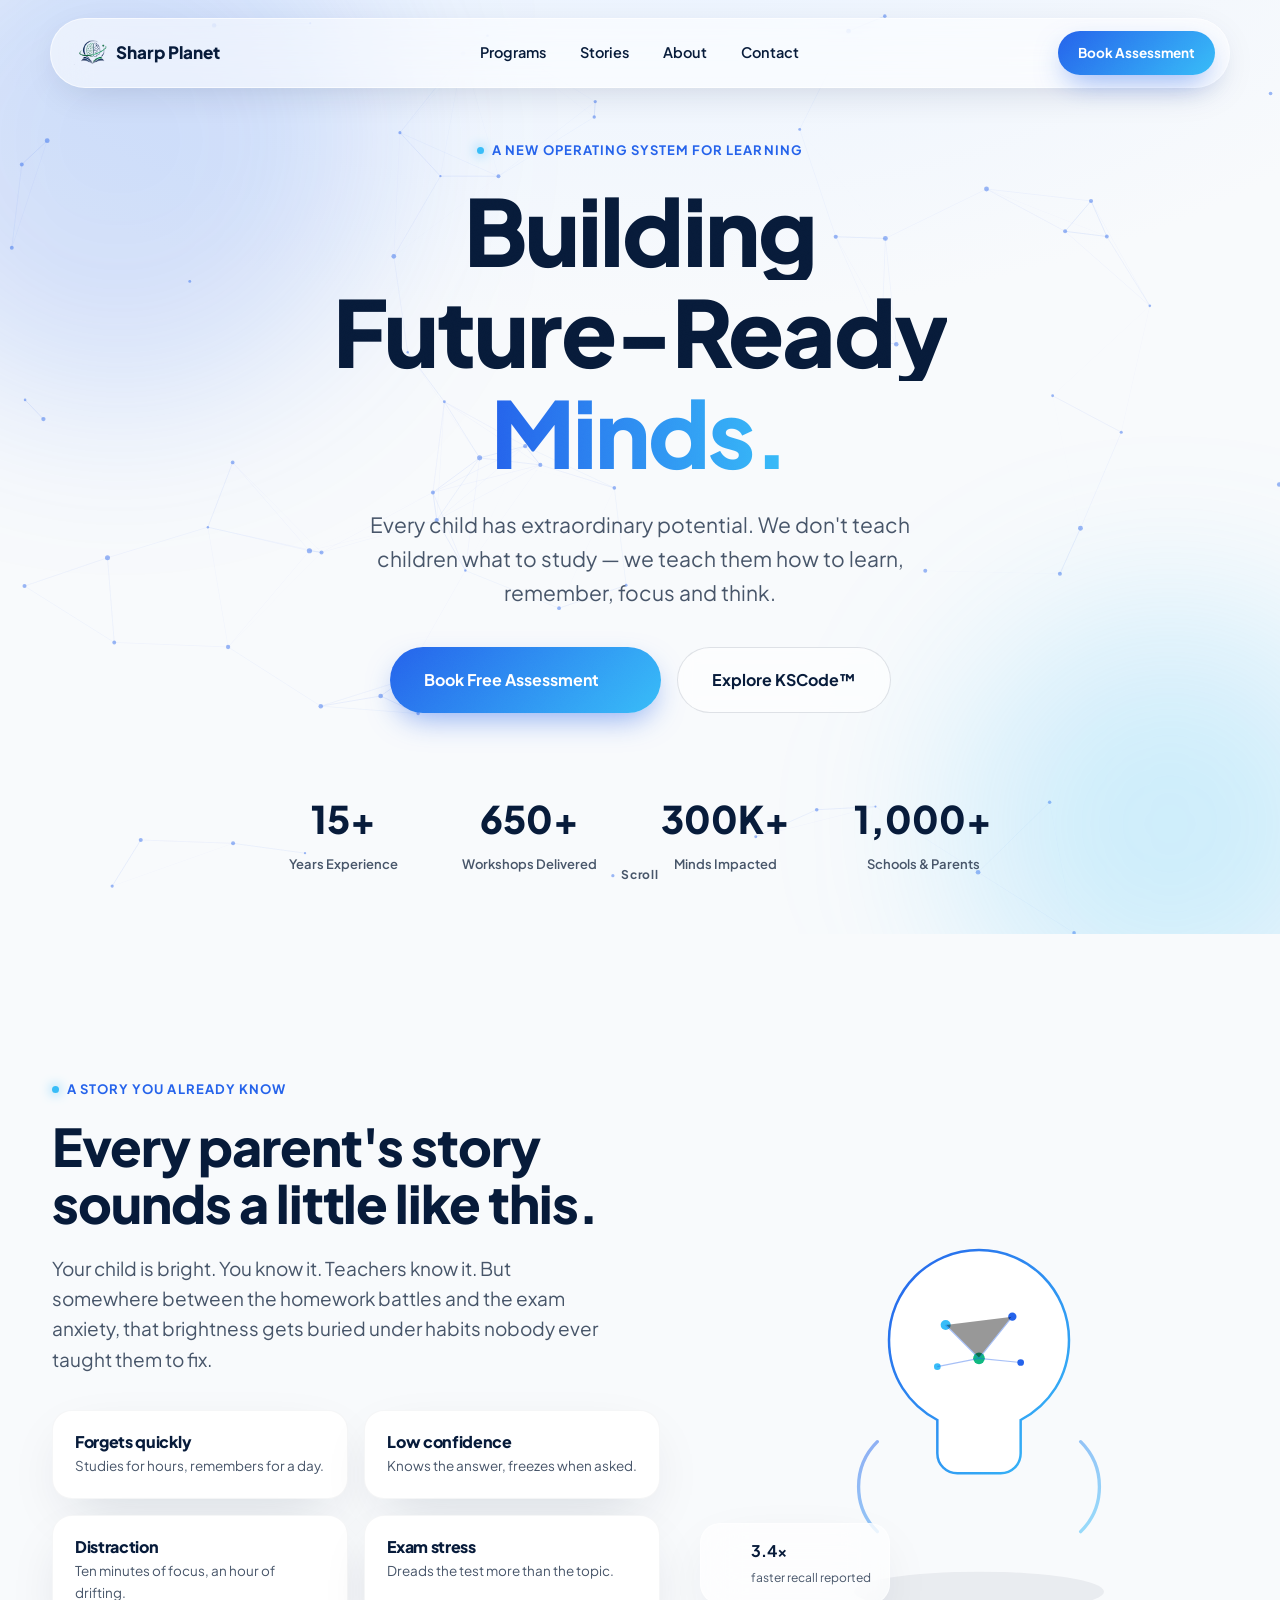
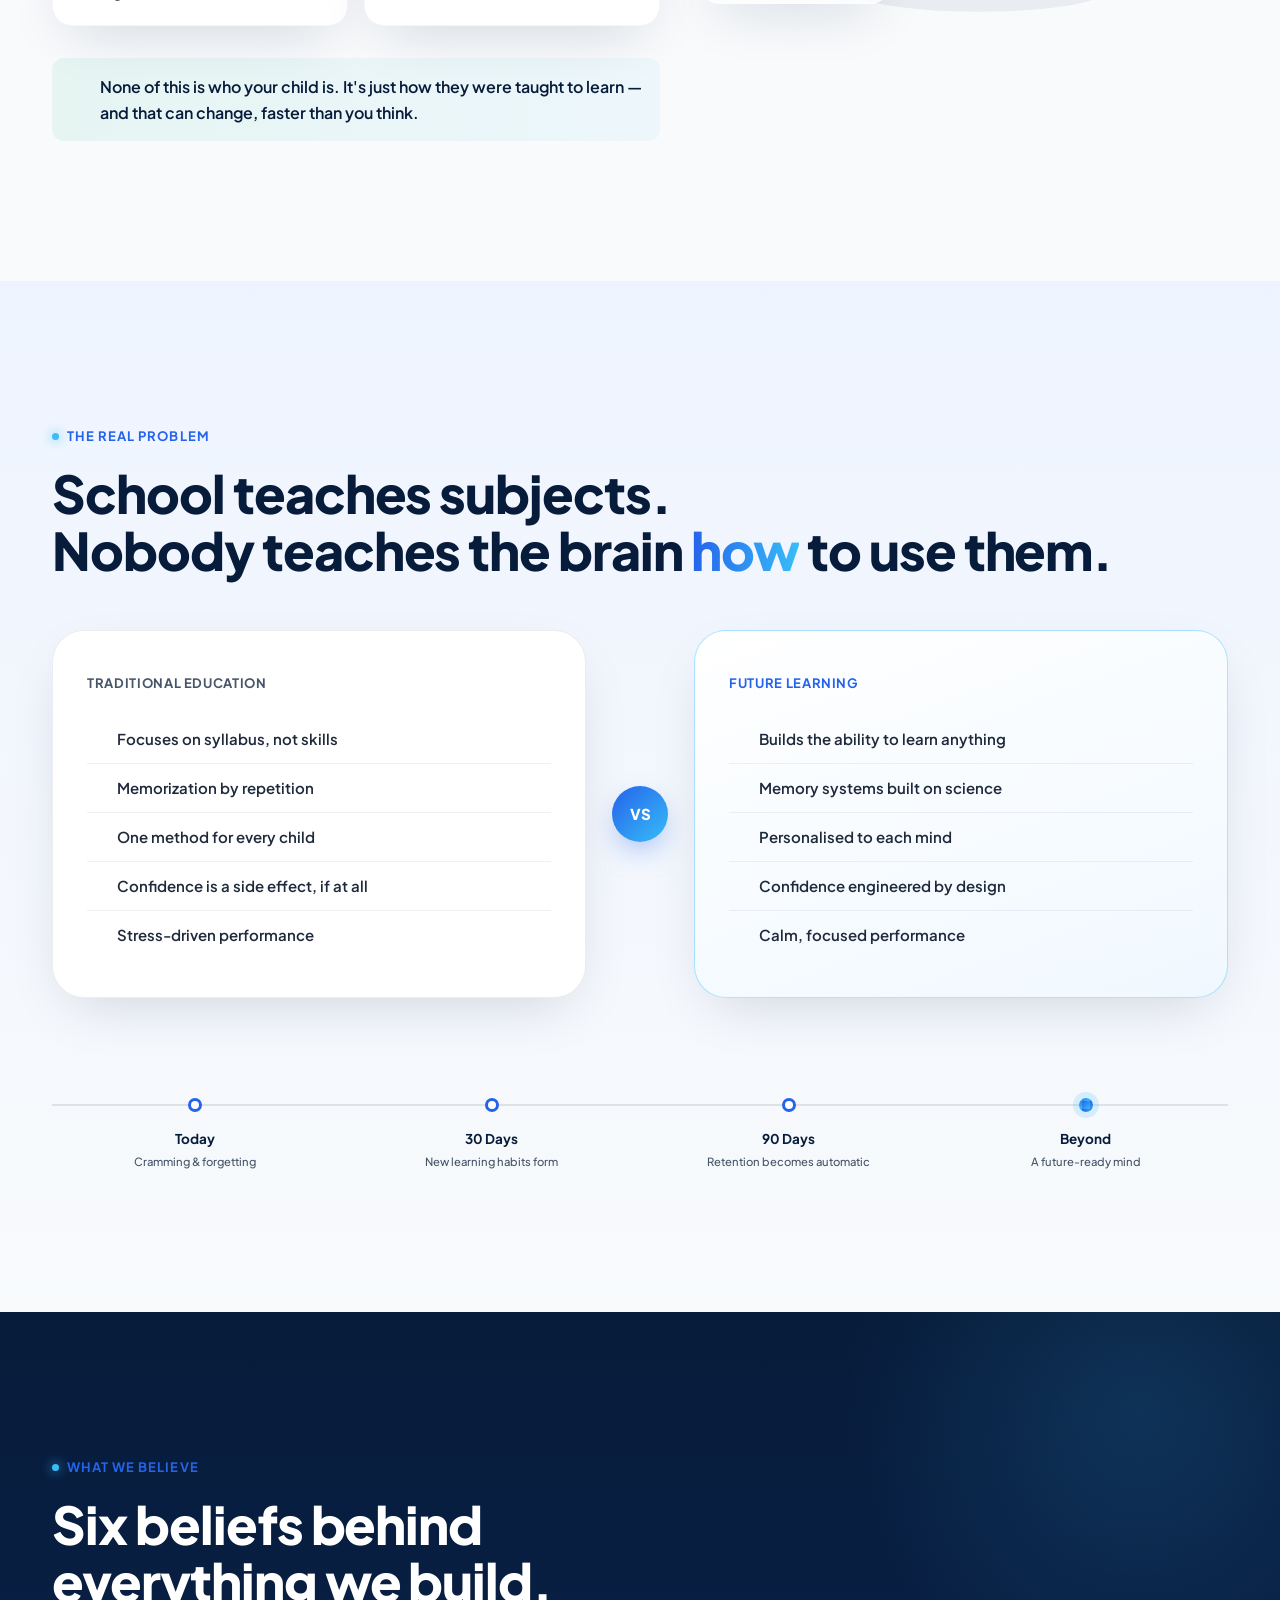
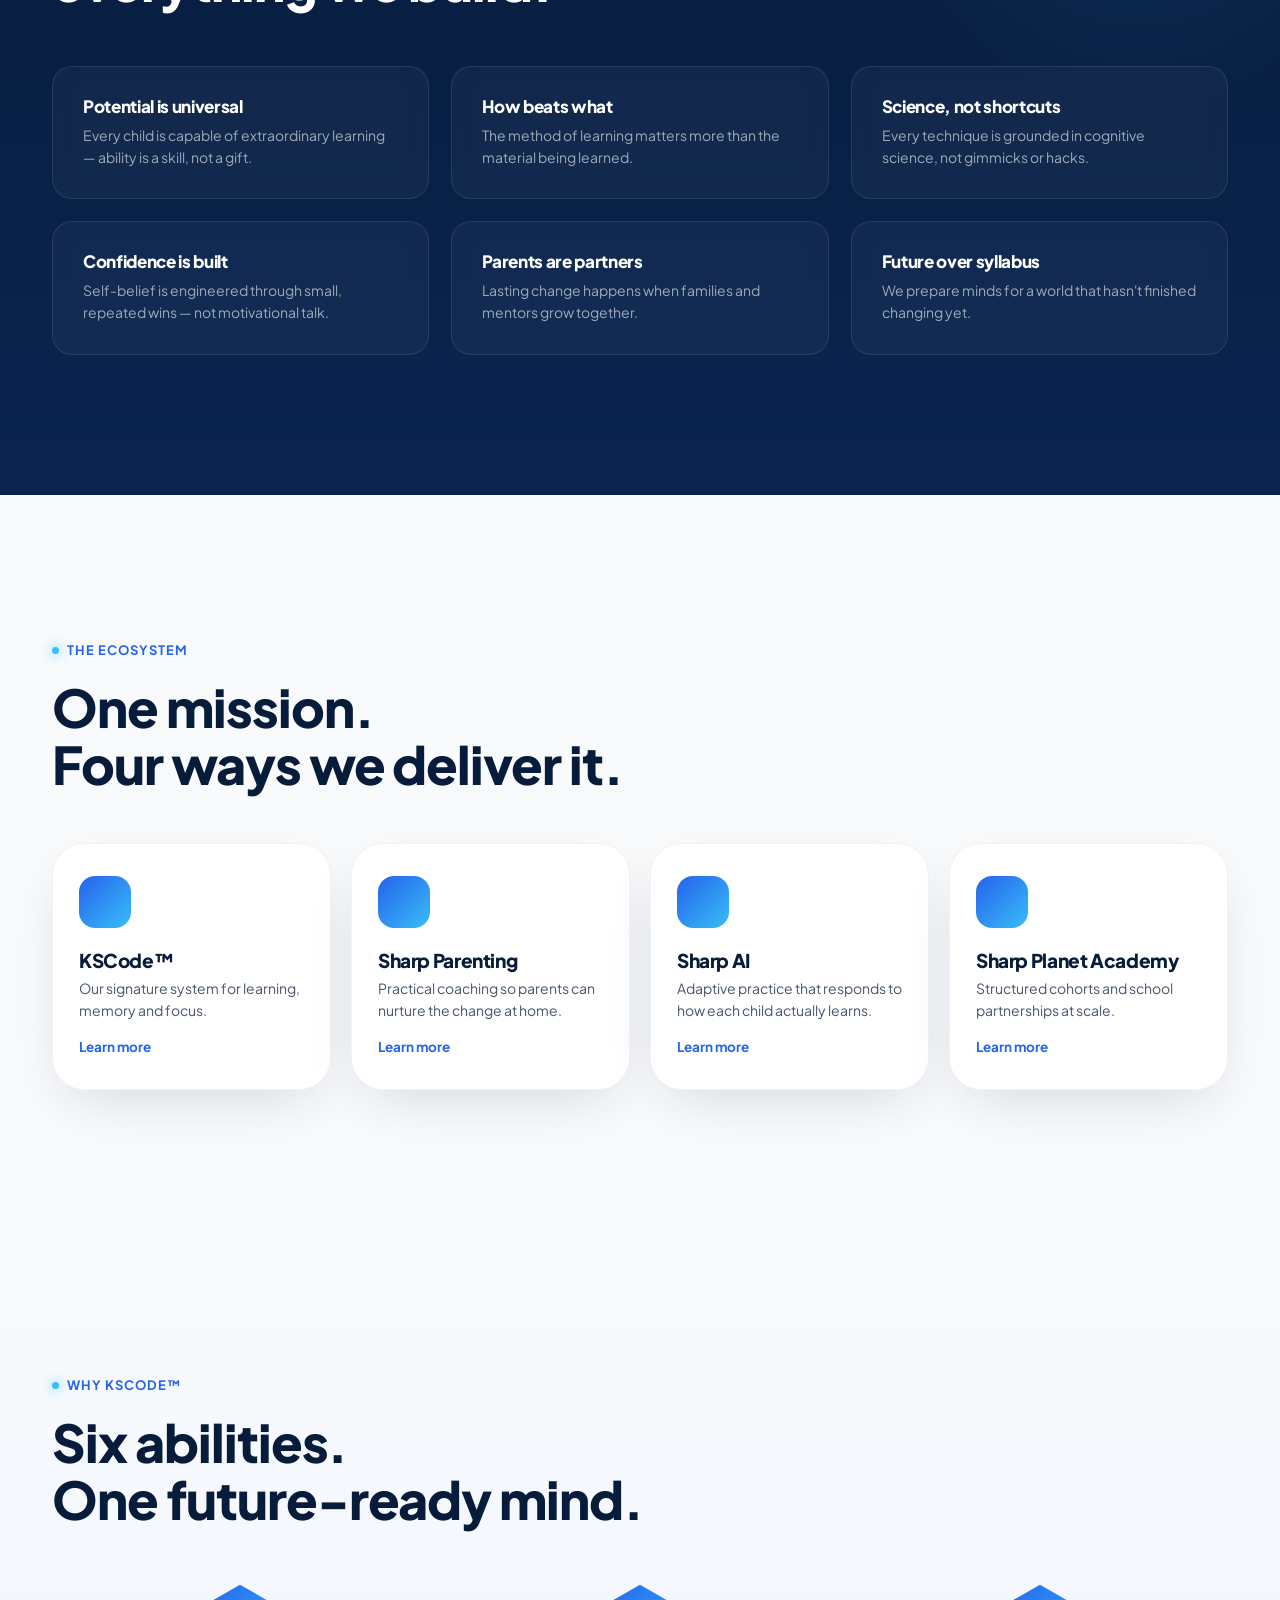
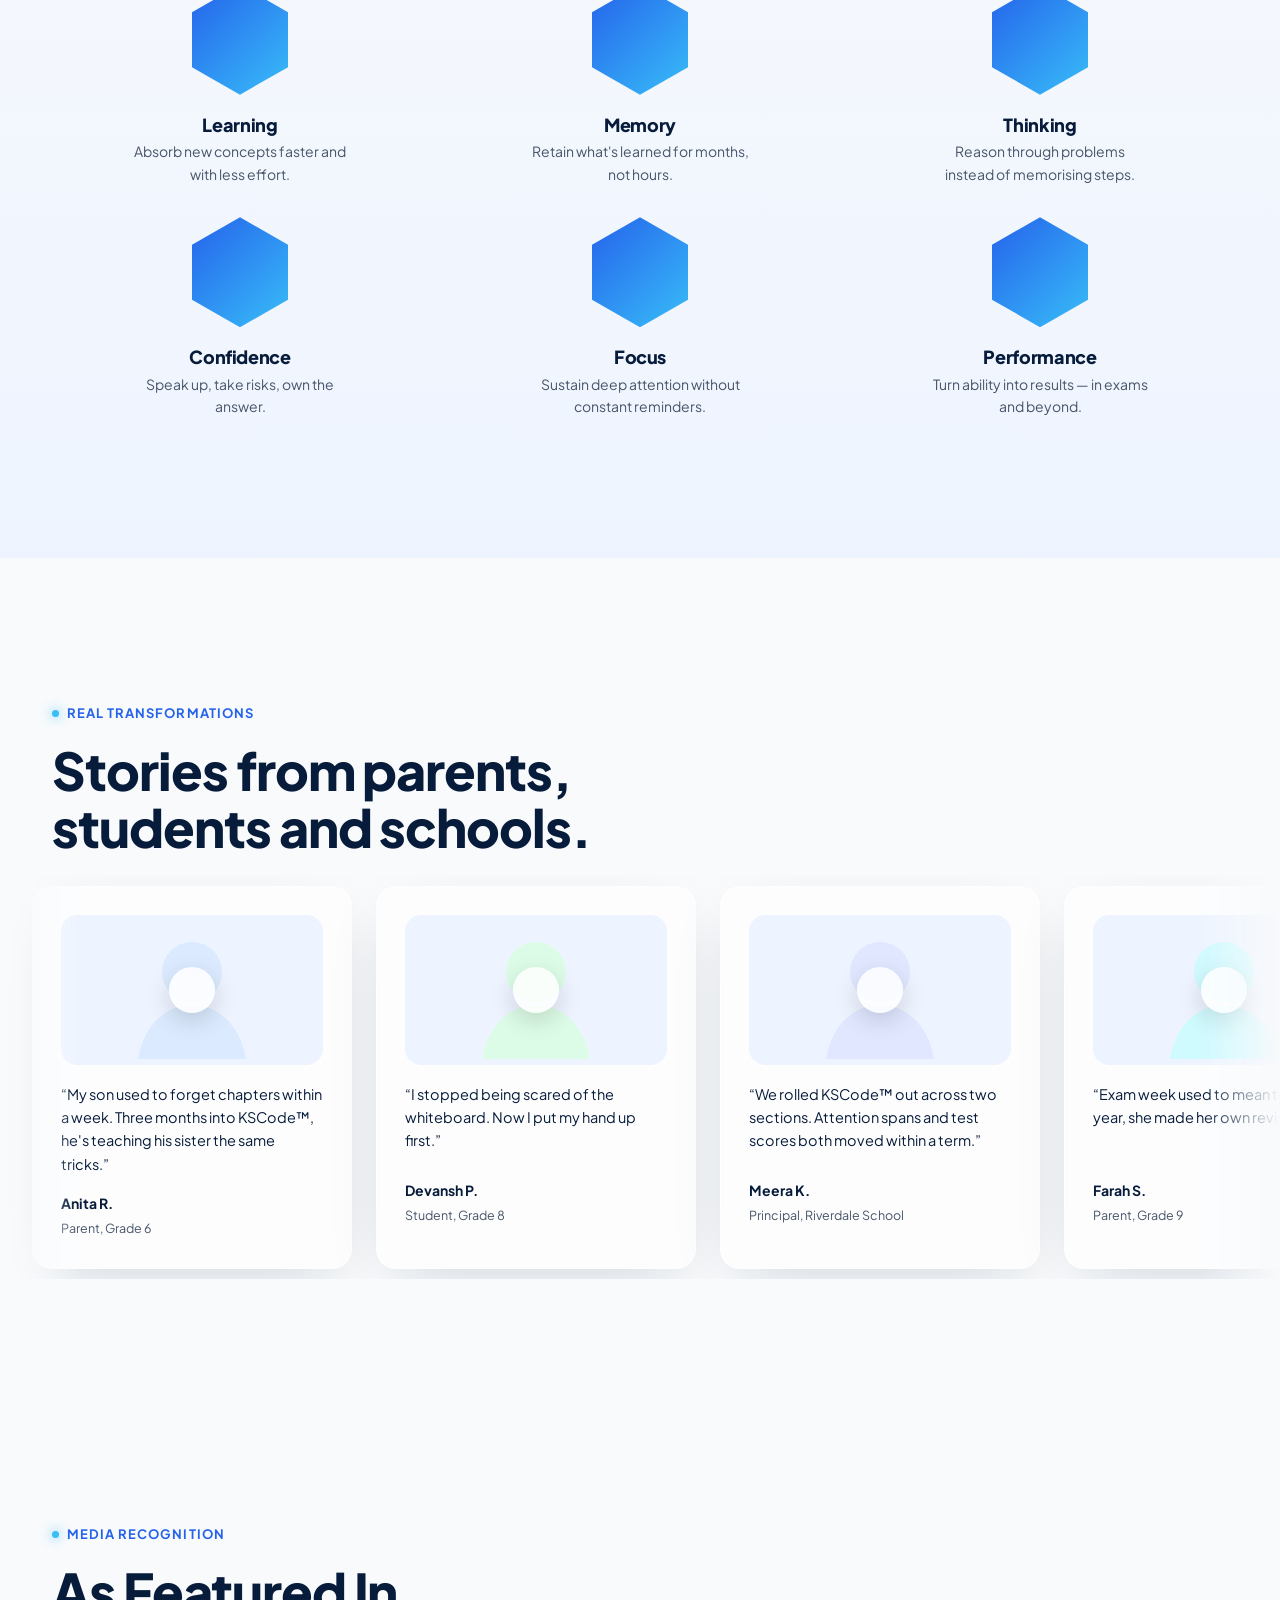
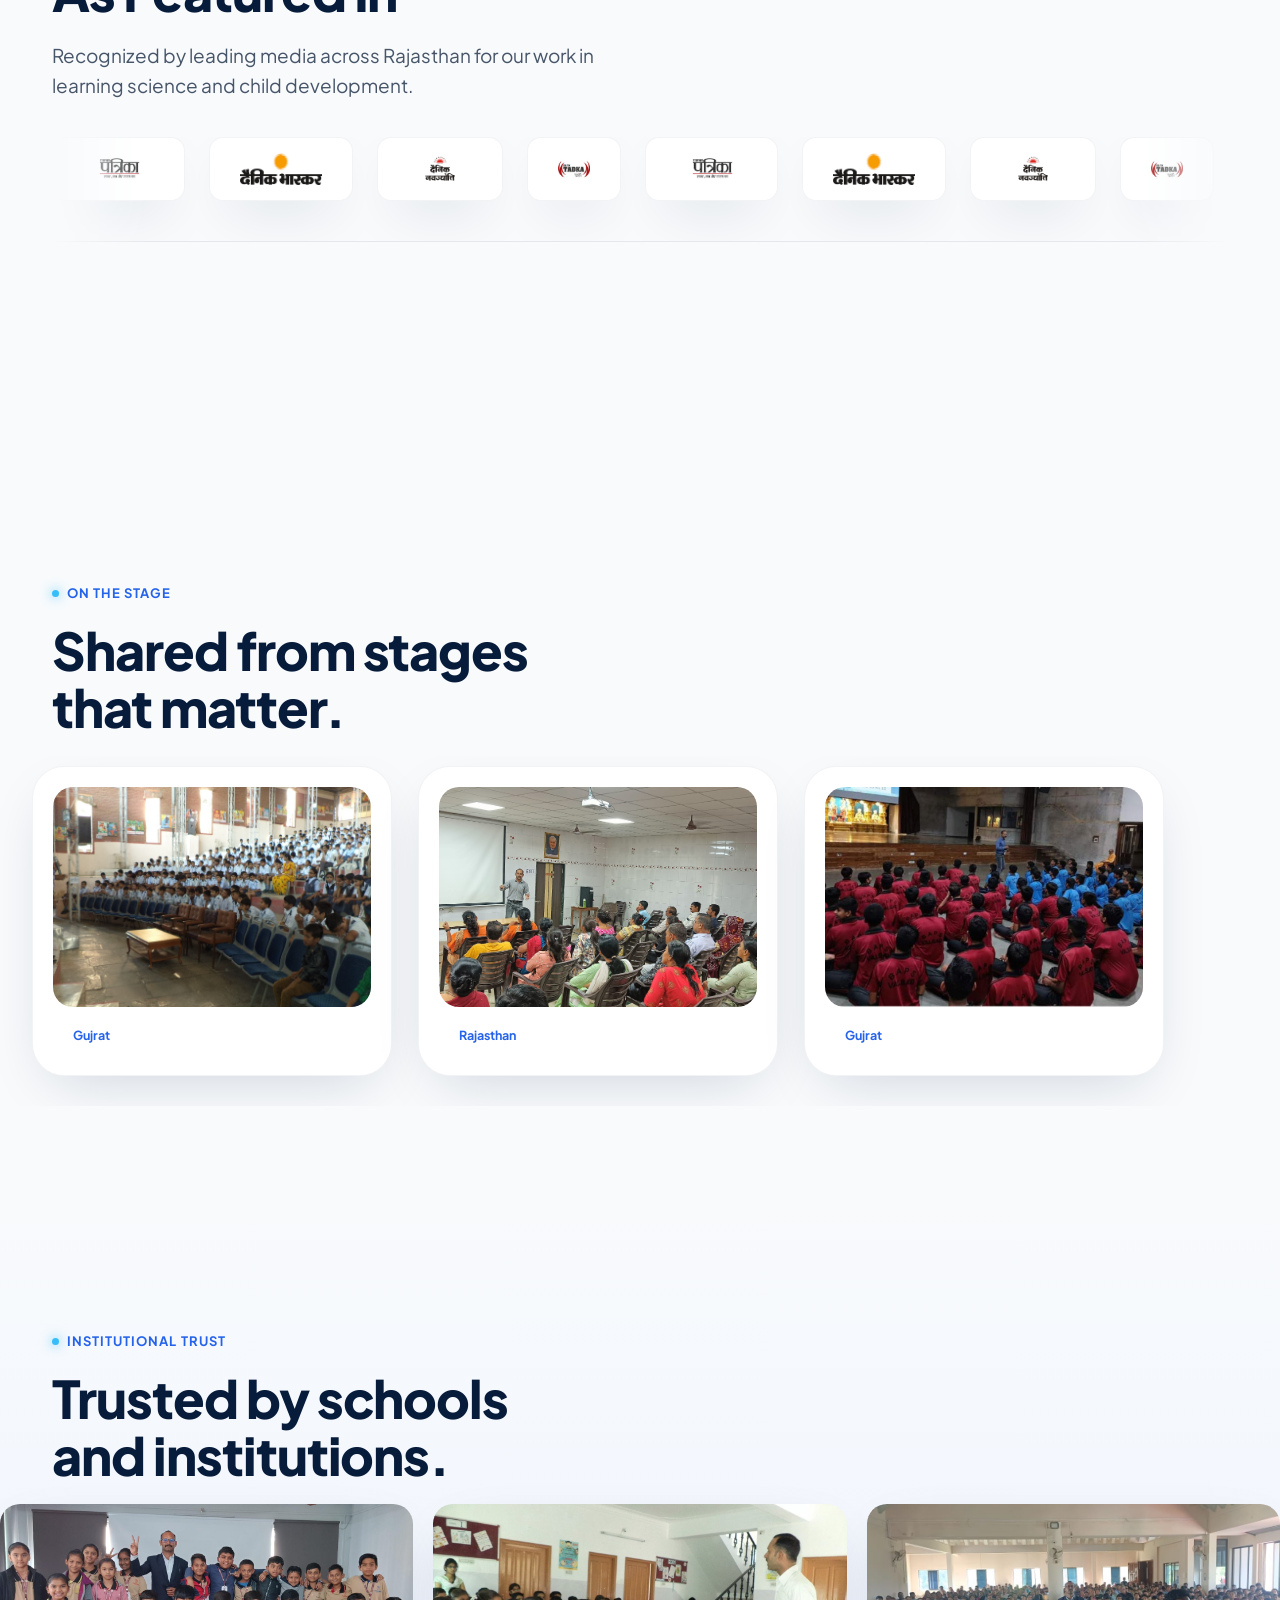
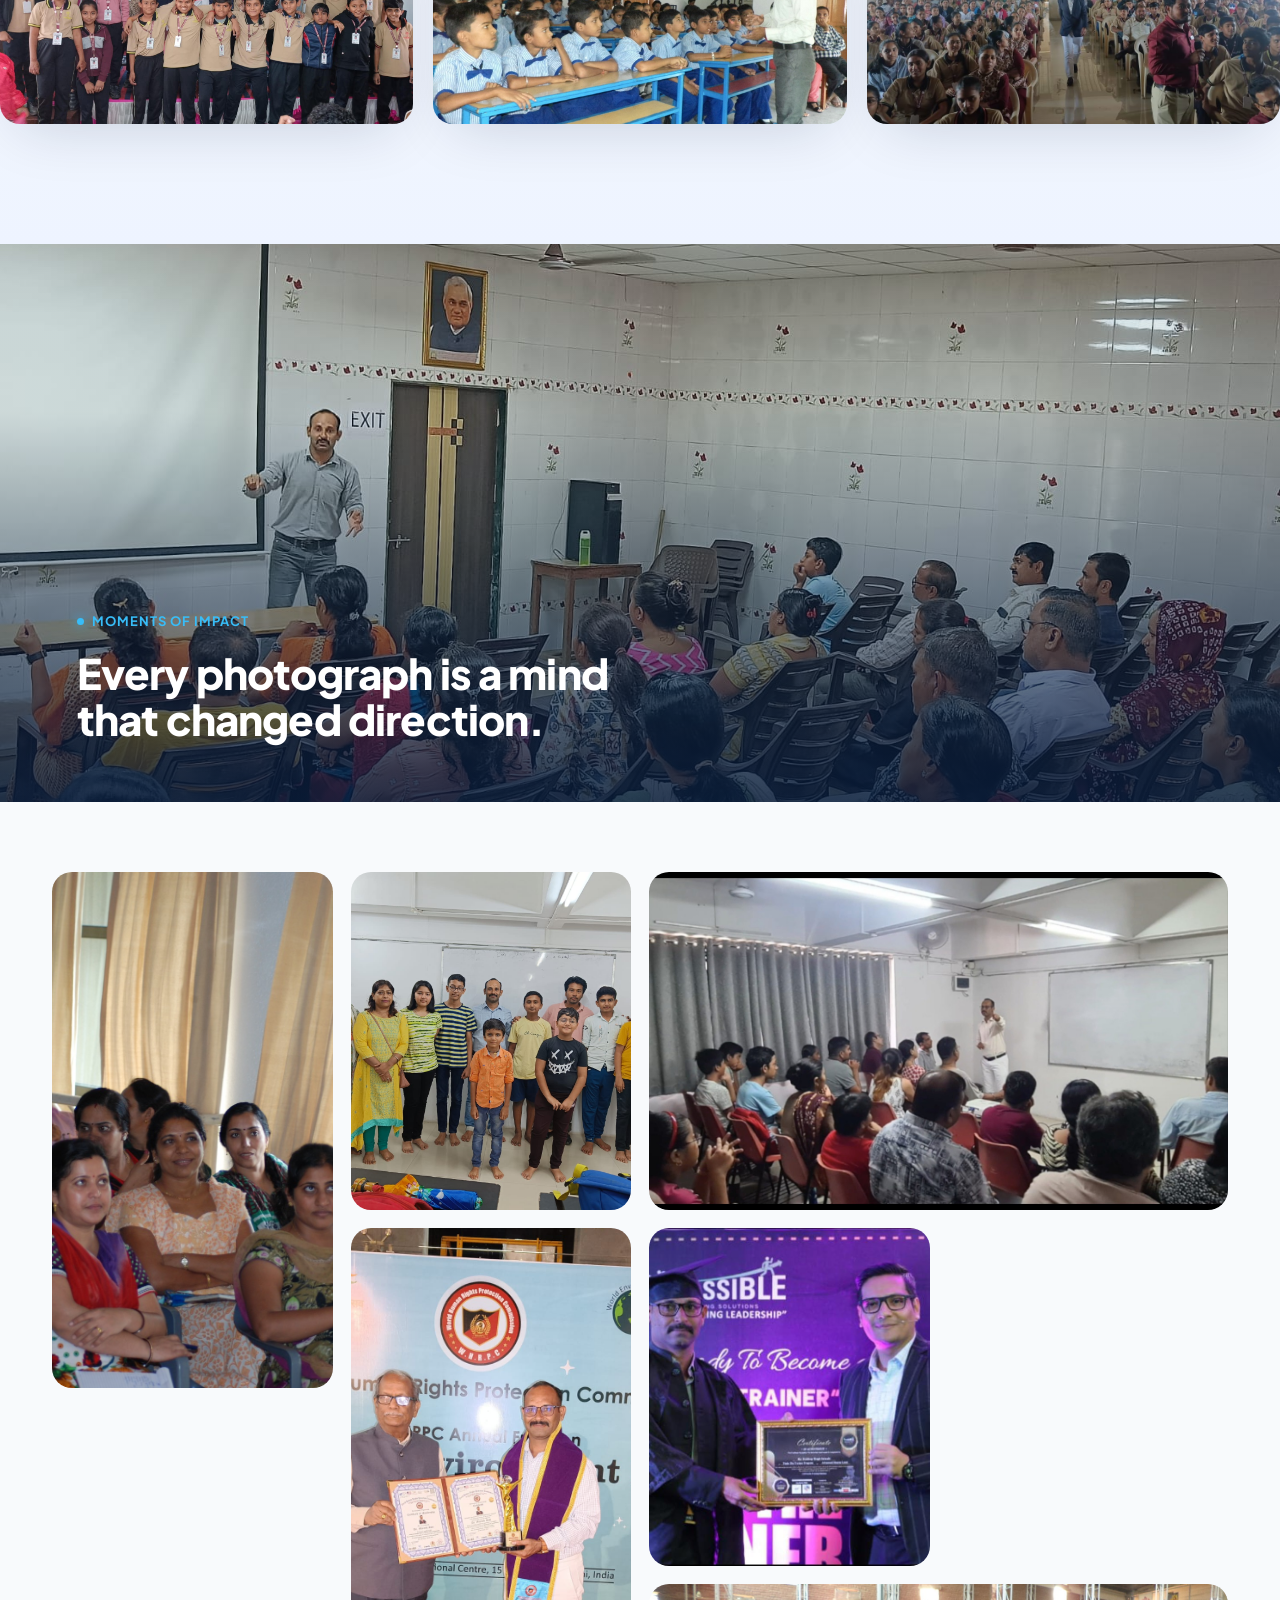
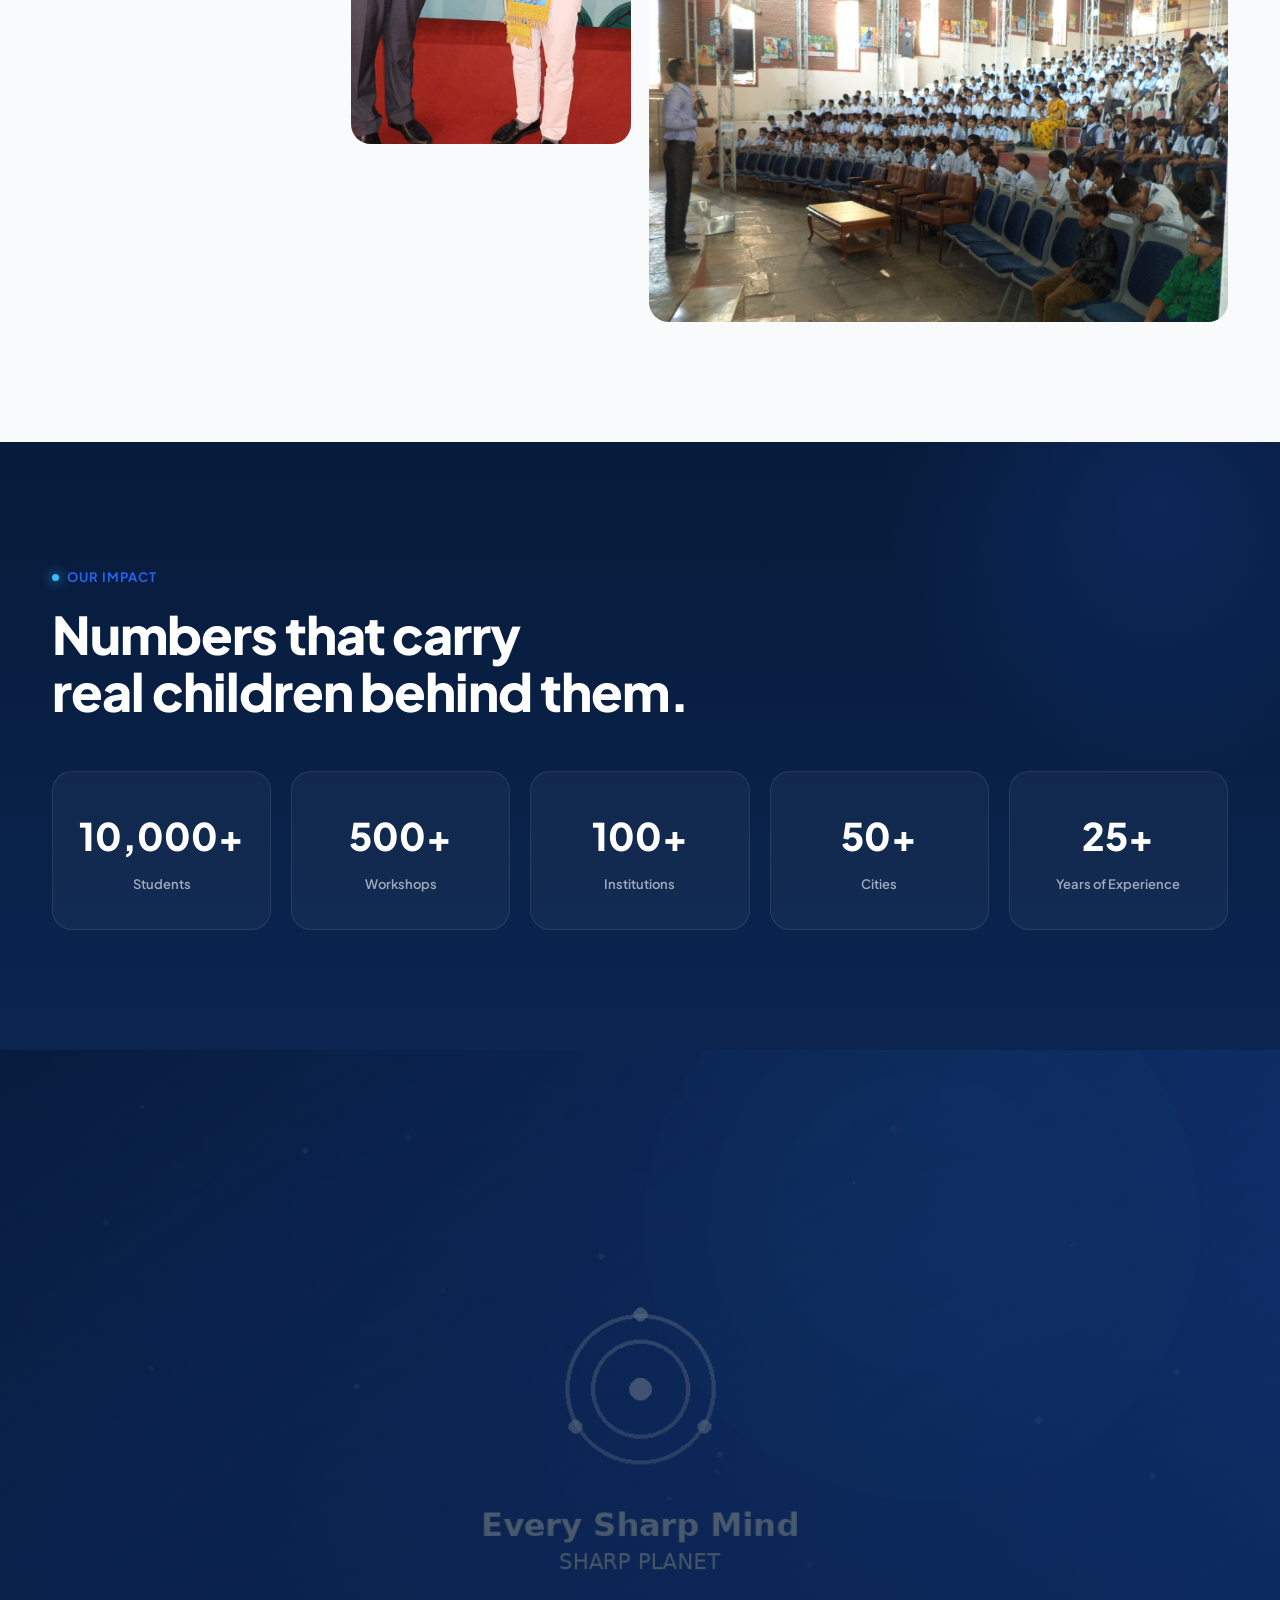
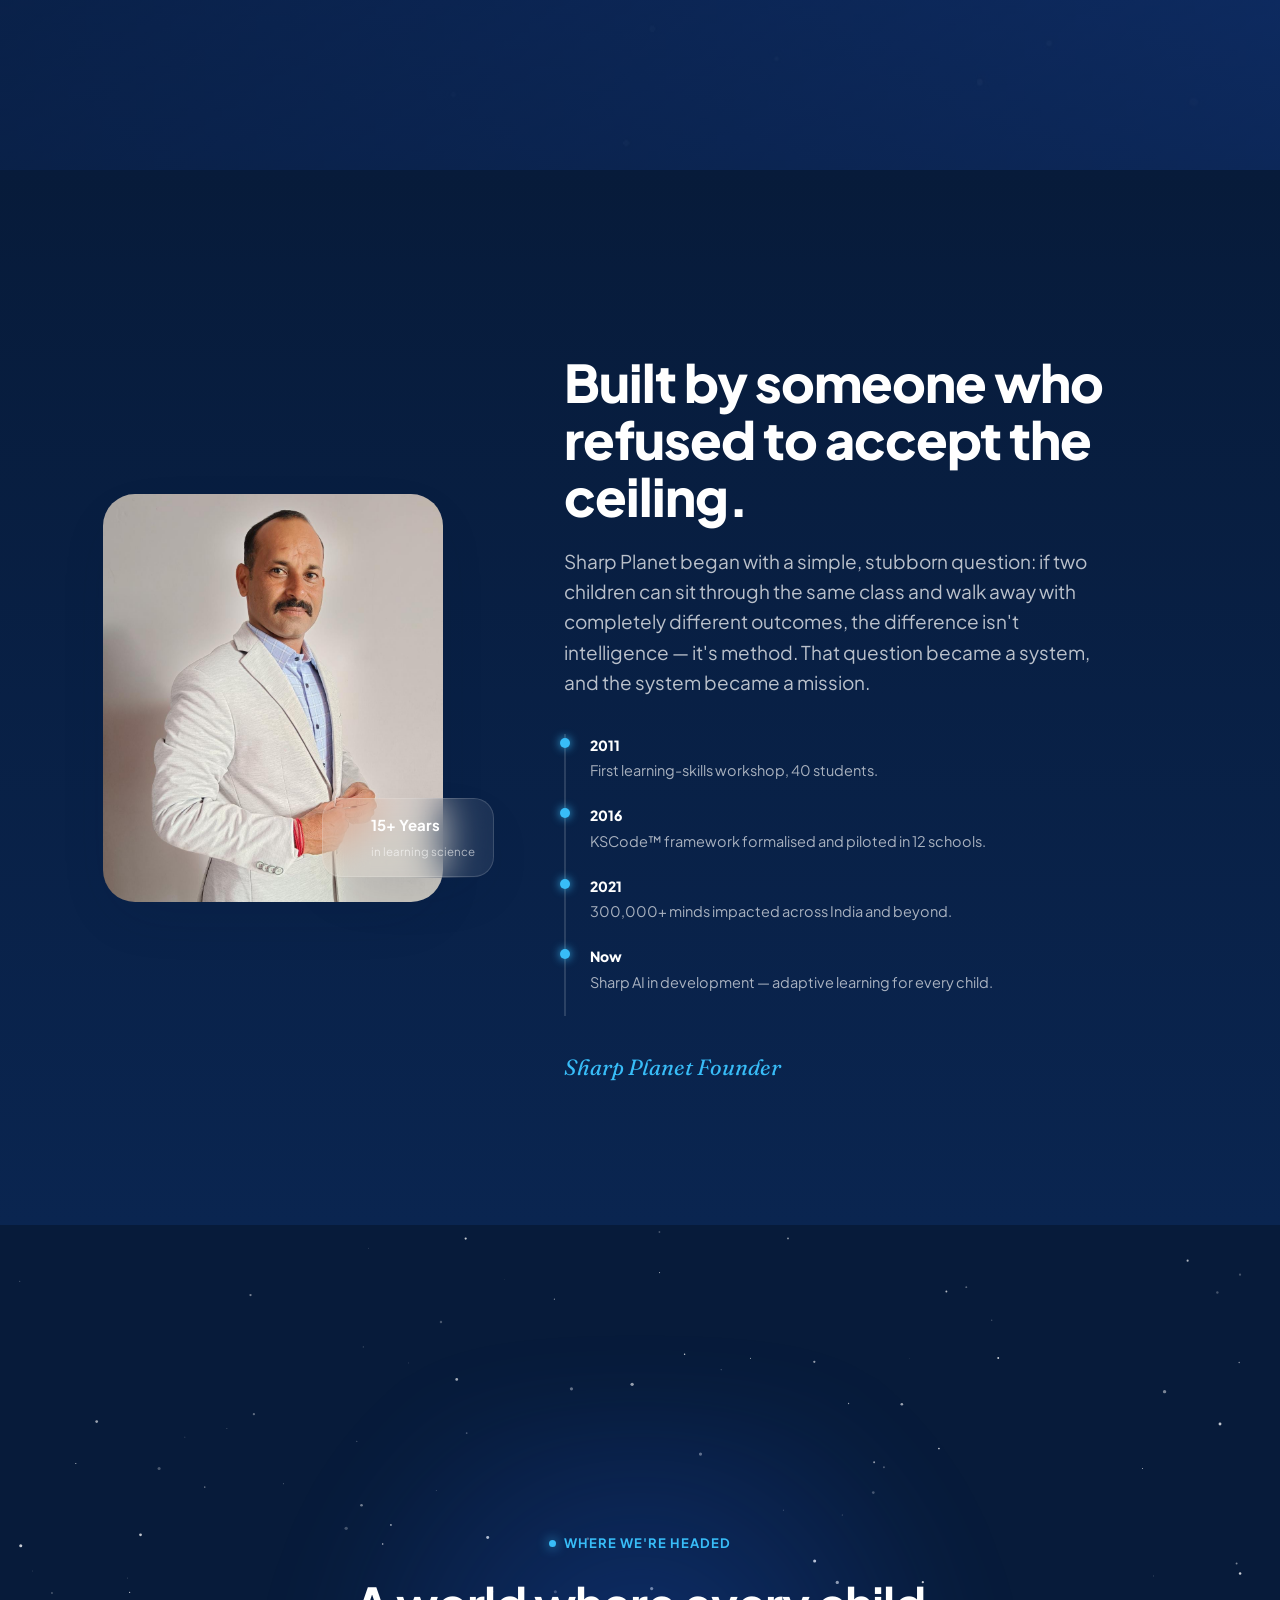
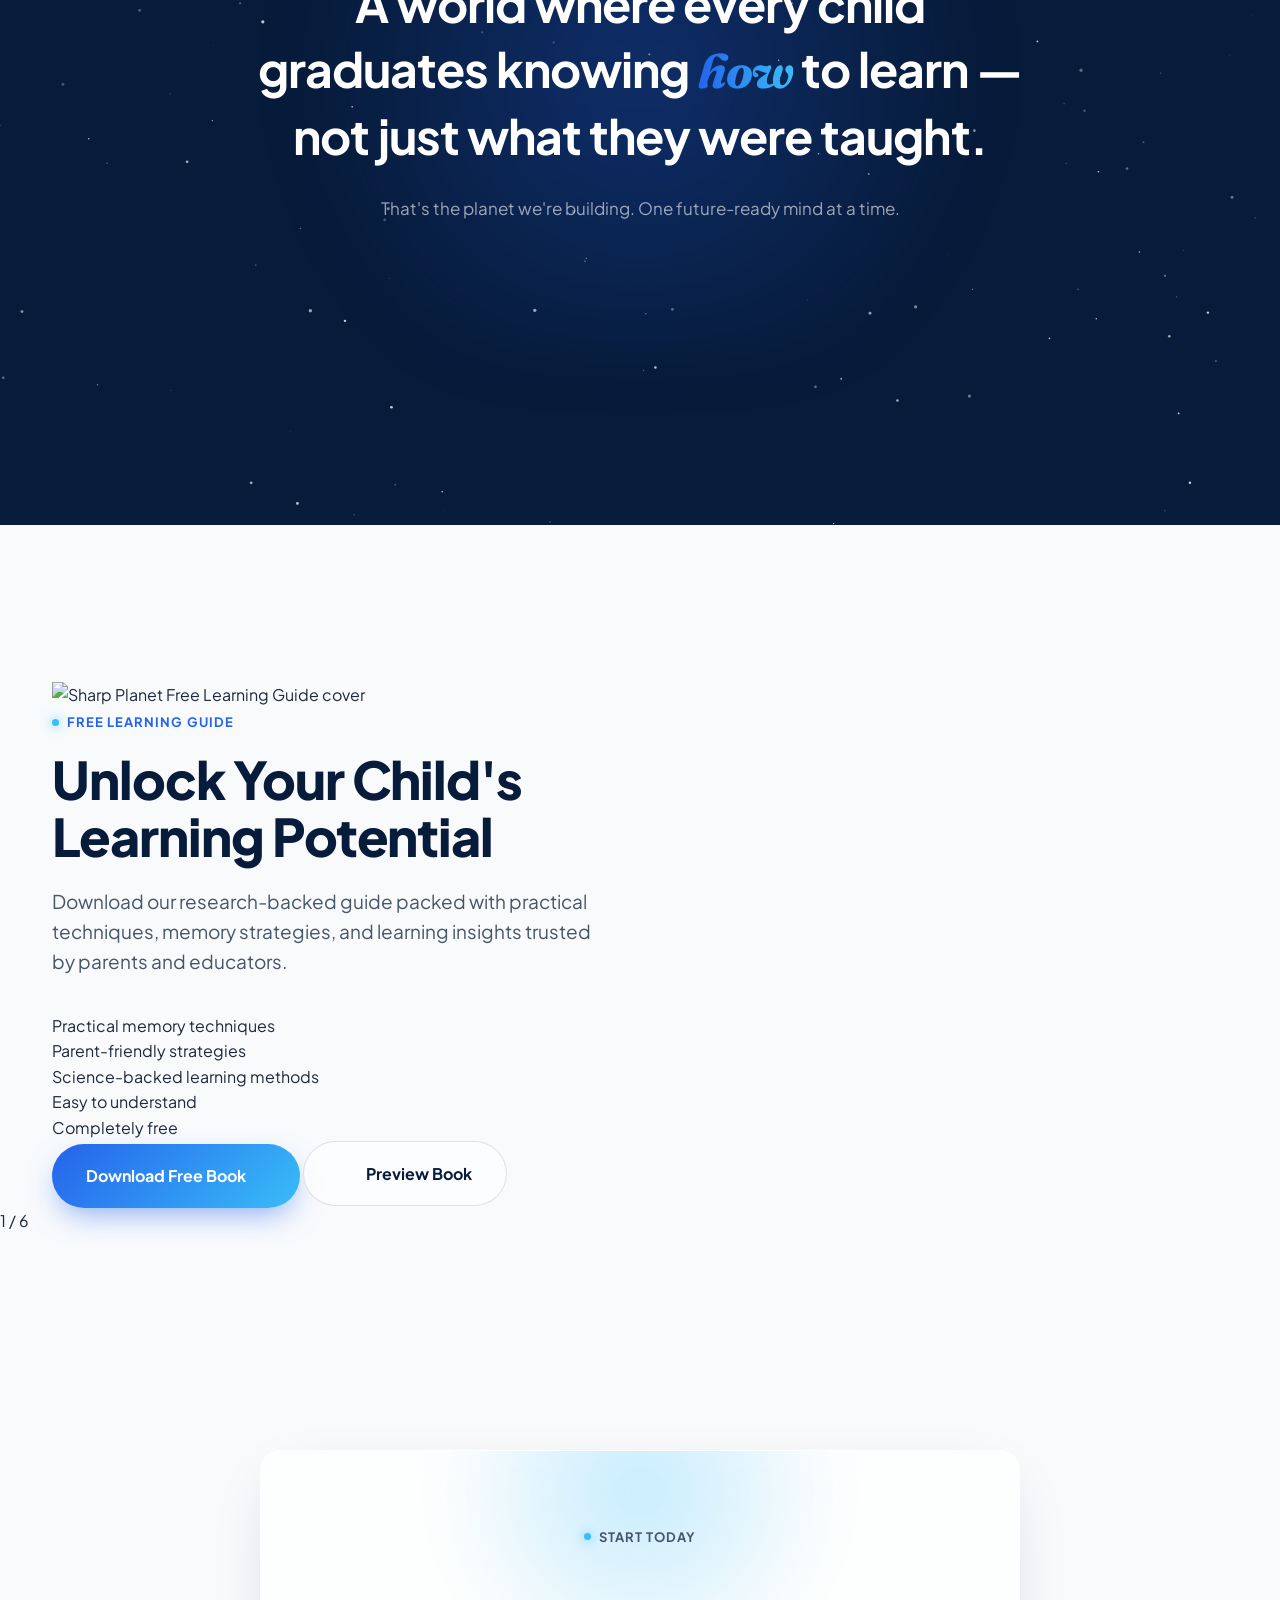
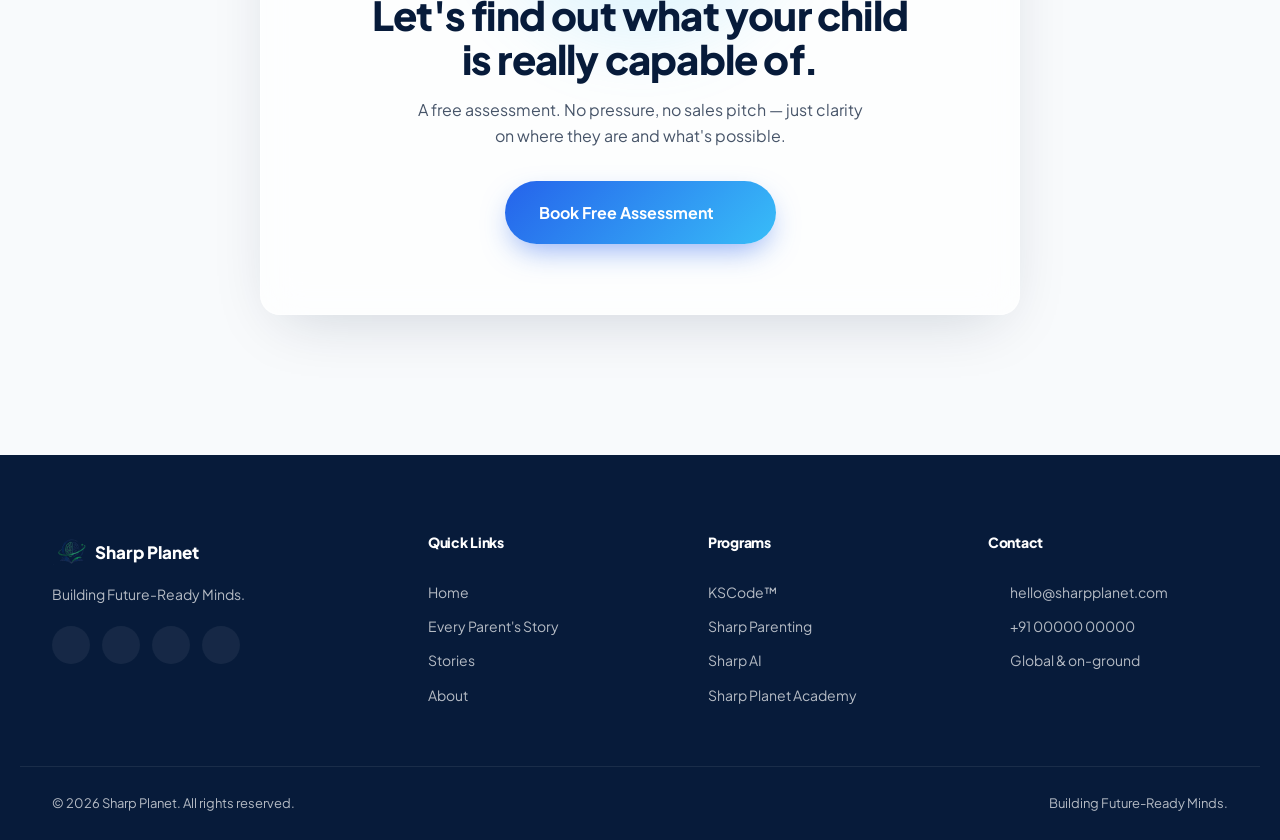
==== commit 152437ee: "Change book cover image format from .jpg to .png" ====
--- a/index.html
+++ b/index.html
@@ -1128,7 +1128,7 @@
           <div class="book3d__pages-side"></div>
           <div class="book3d__spine"></div>
           <div class="book3d__cover">
-            <img src="assets/images/book-cover.jpg" alt="Sharp Planet Free Learning Guide cover" loading="lazy">
+            <img src="assets/images/book-cover.png" alt="Sharp Planet Free Learning Guide cover" loading="lazy">
             <div class="book3d__sheen" id="book3dSheen"></div>
           </div>
         </div>
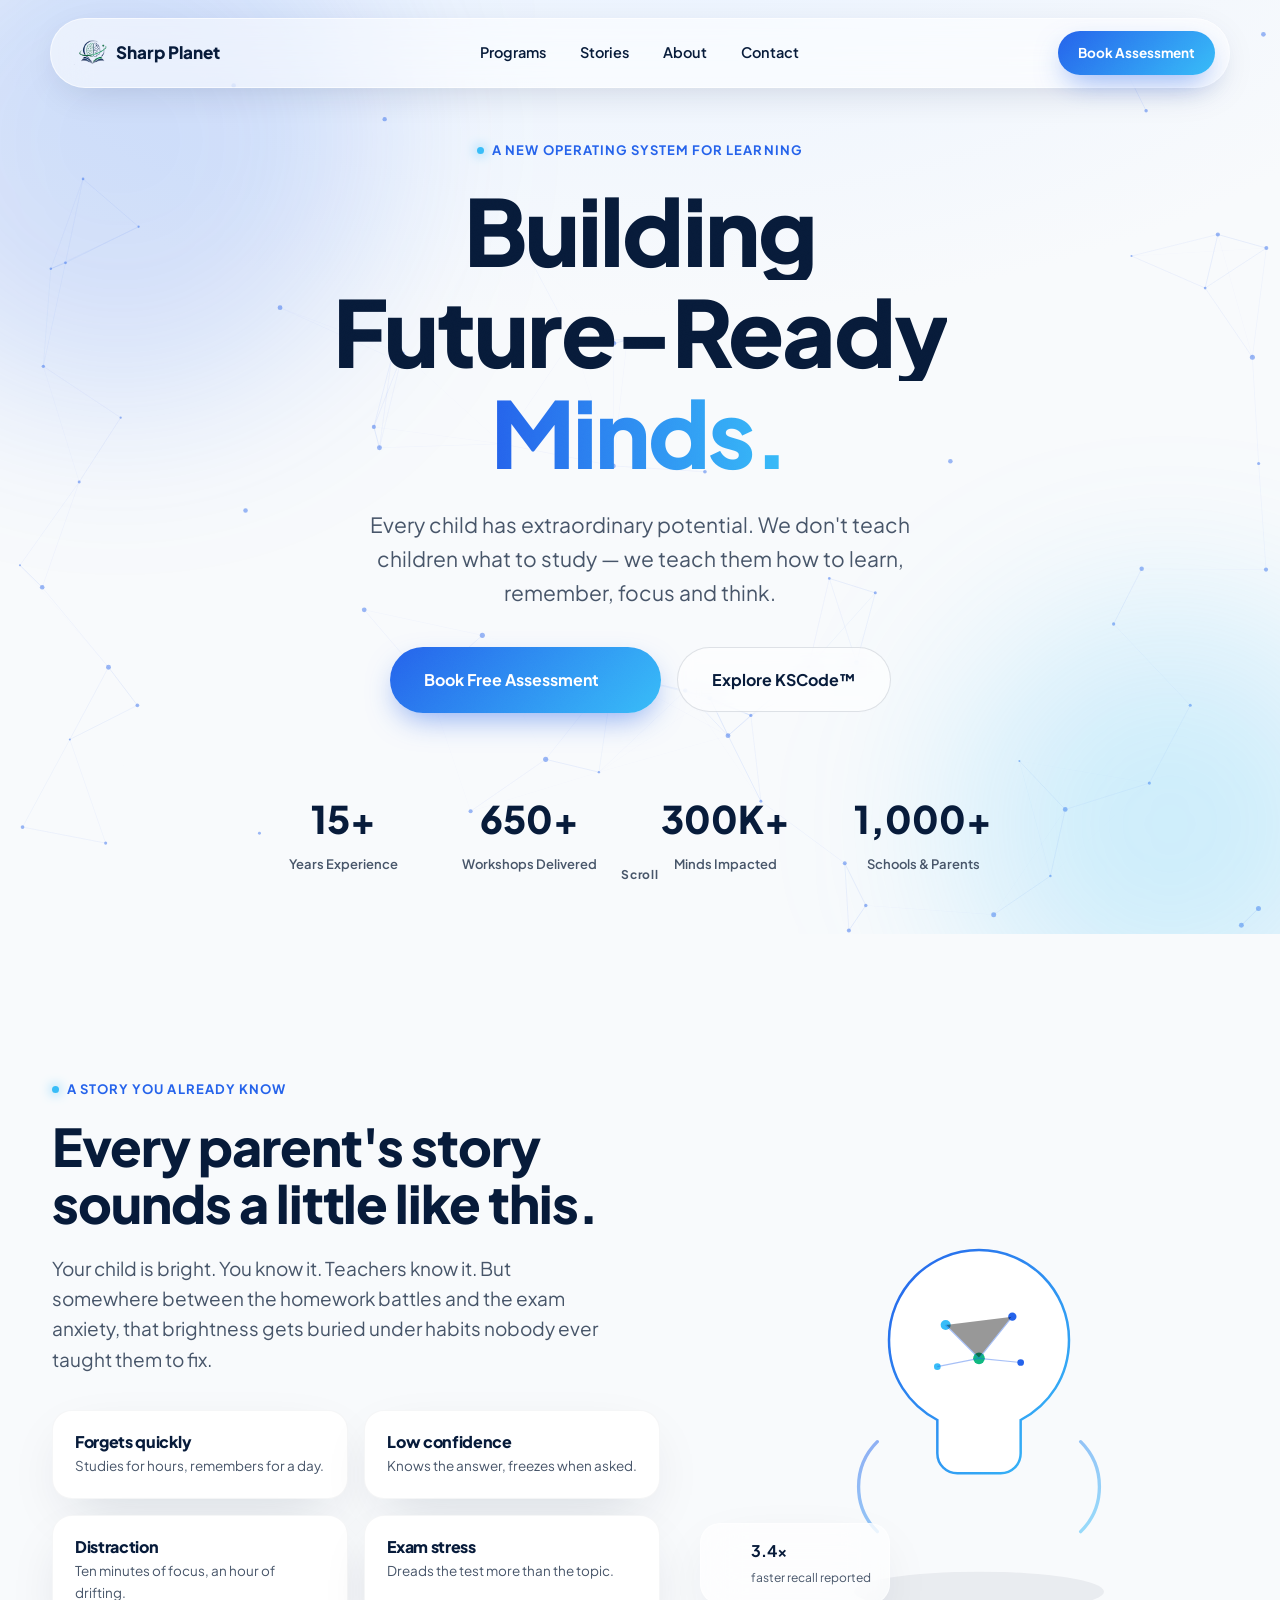
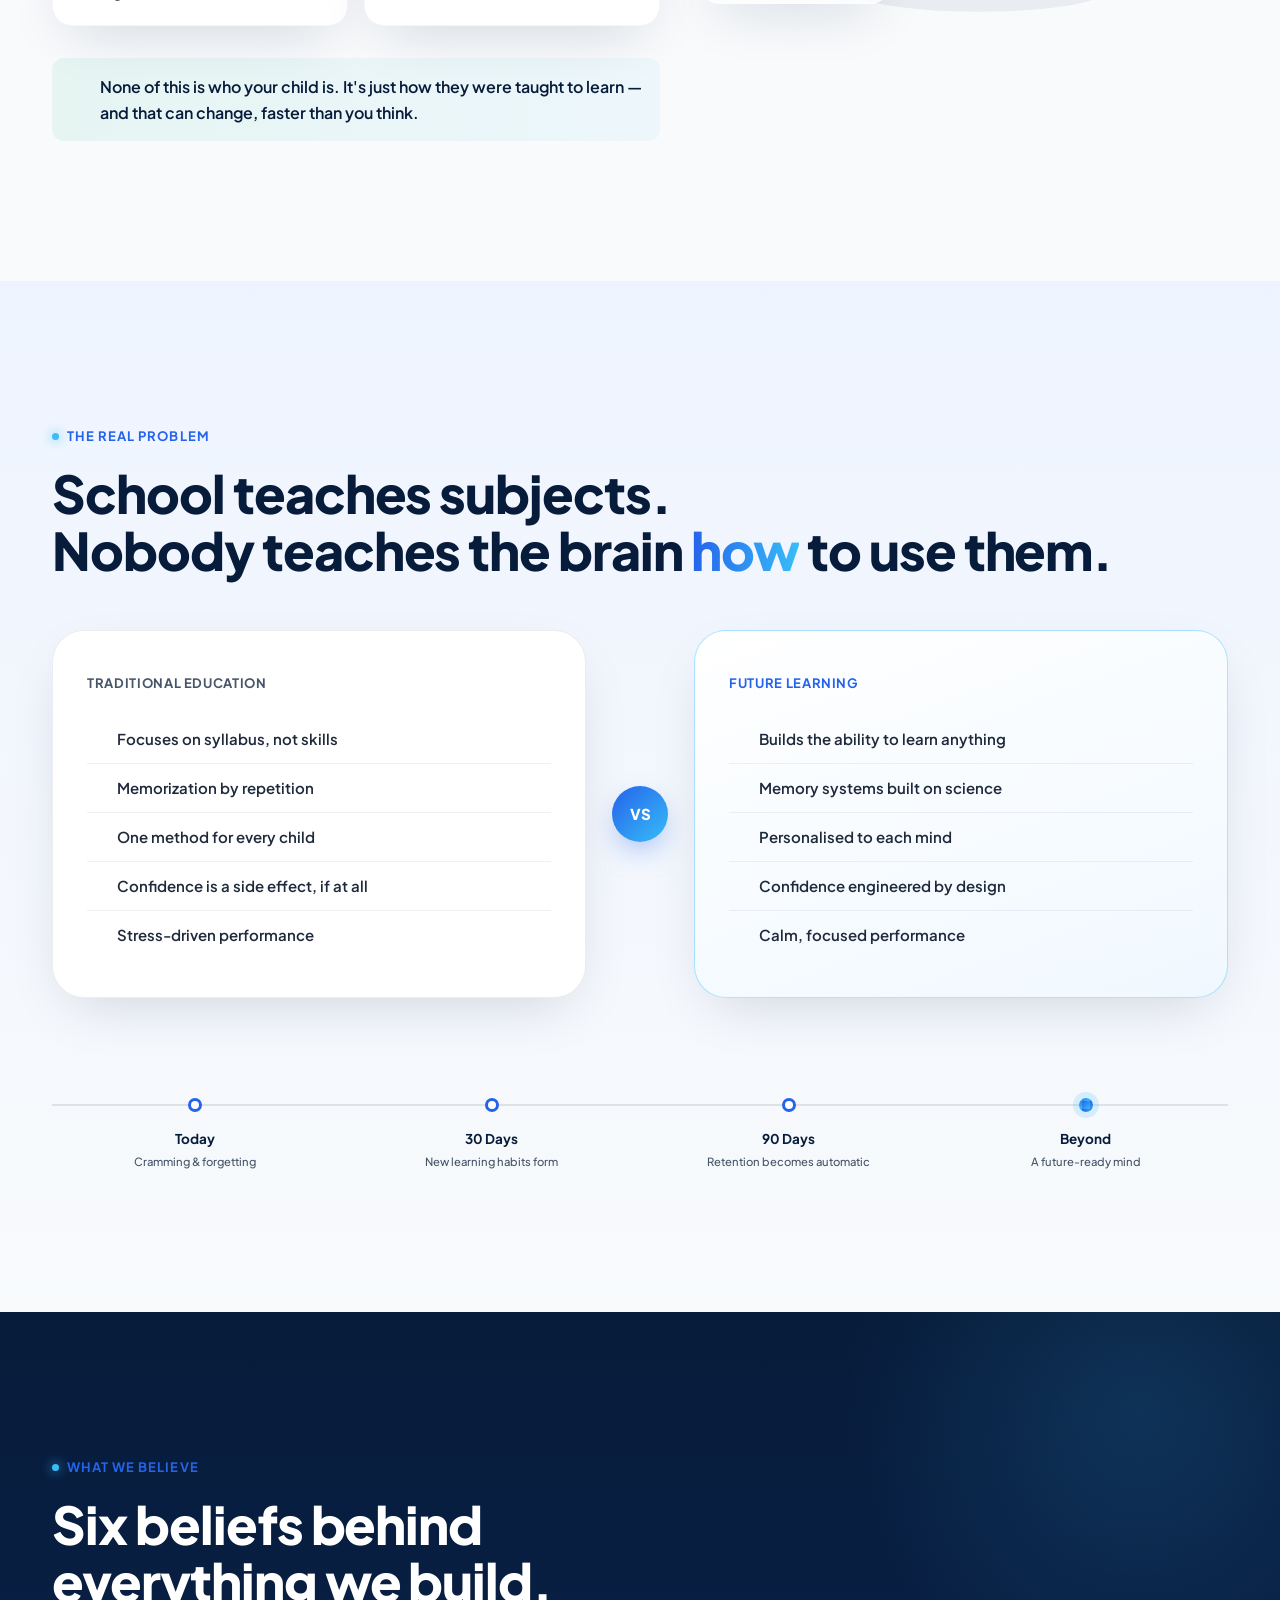
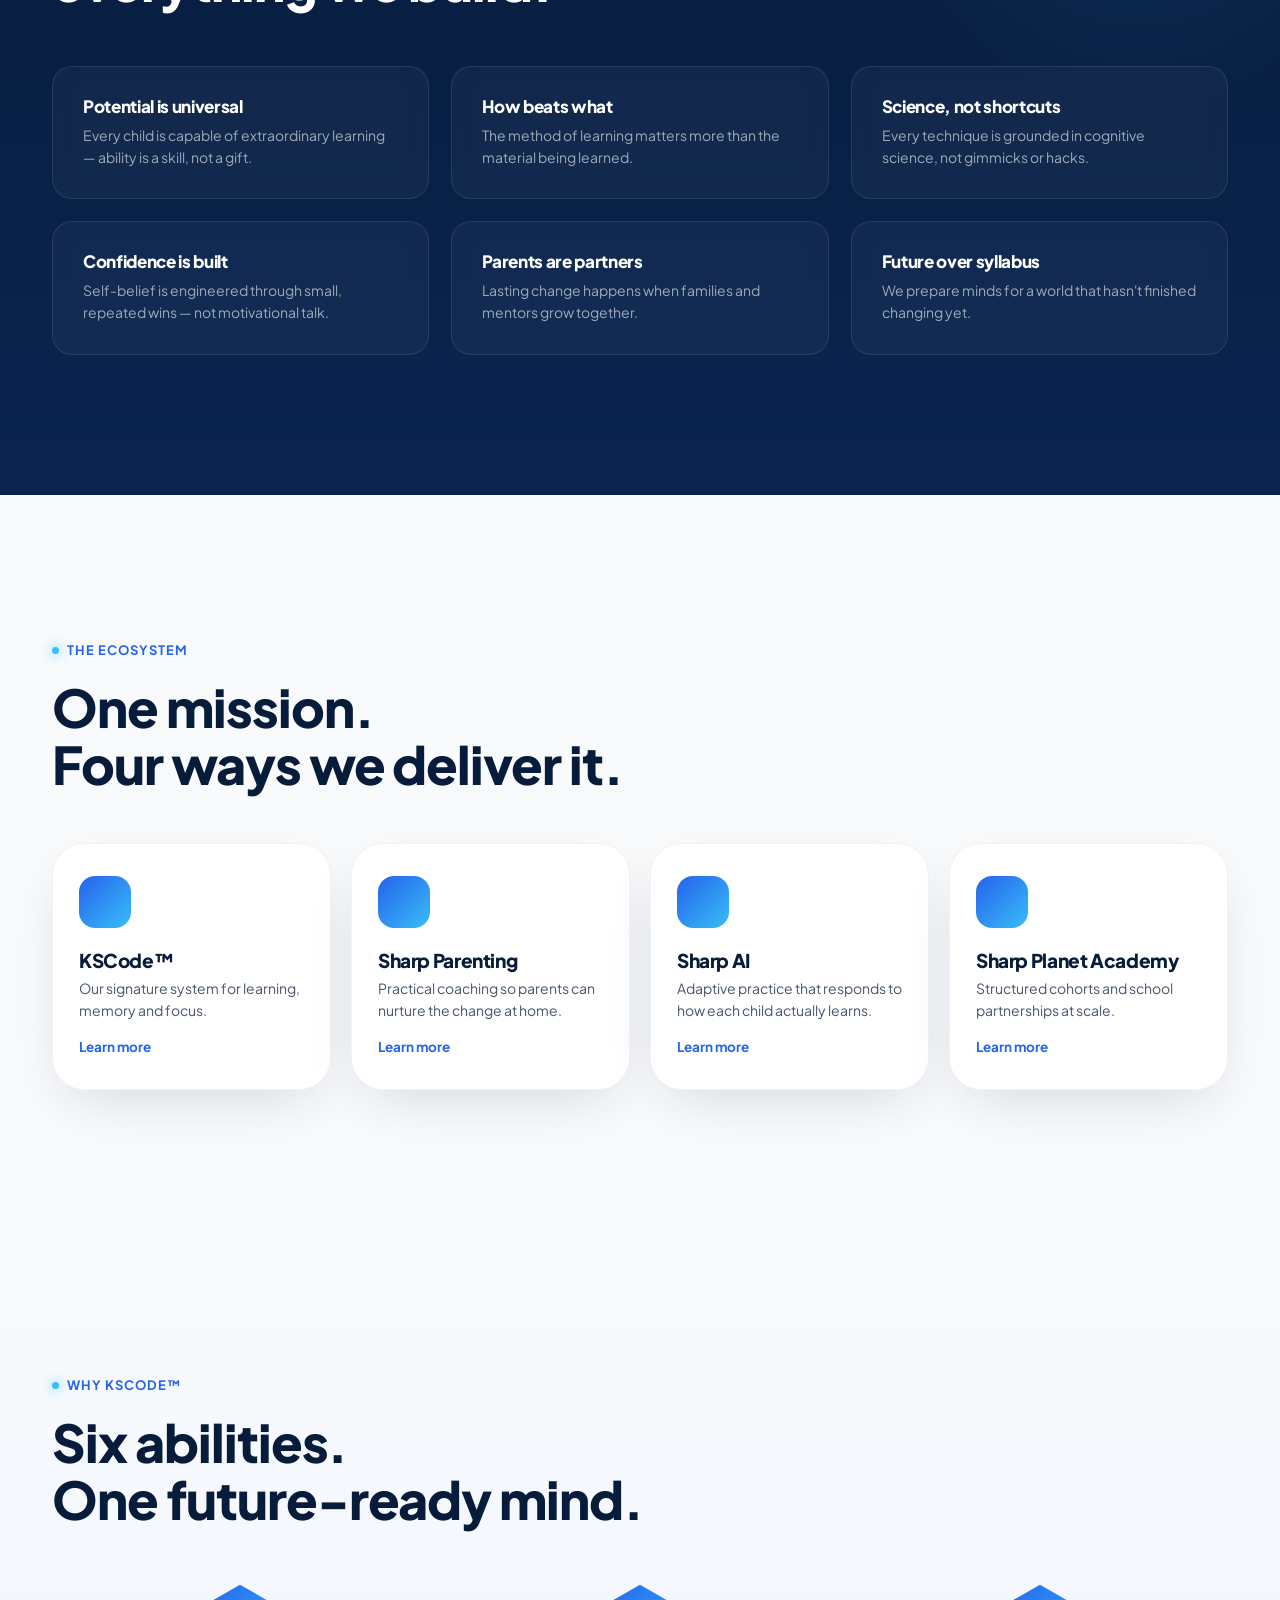
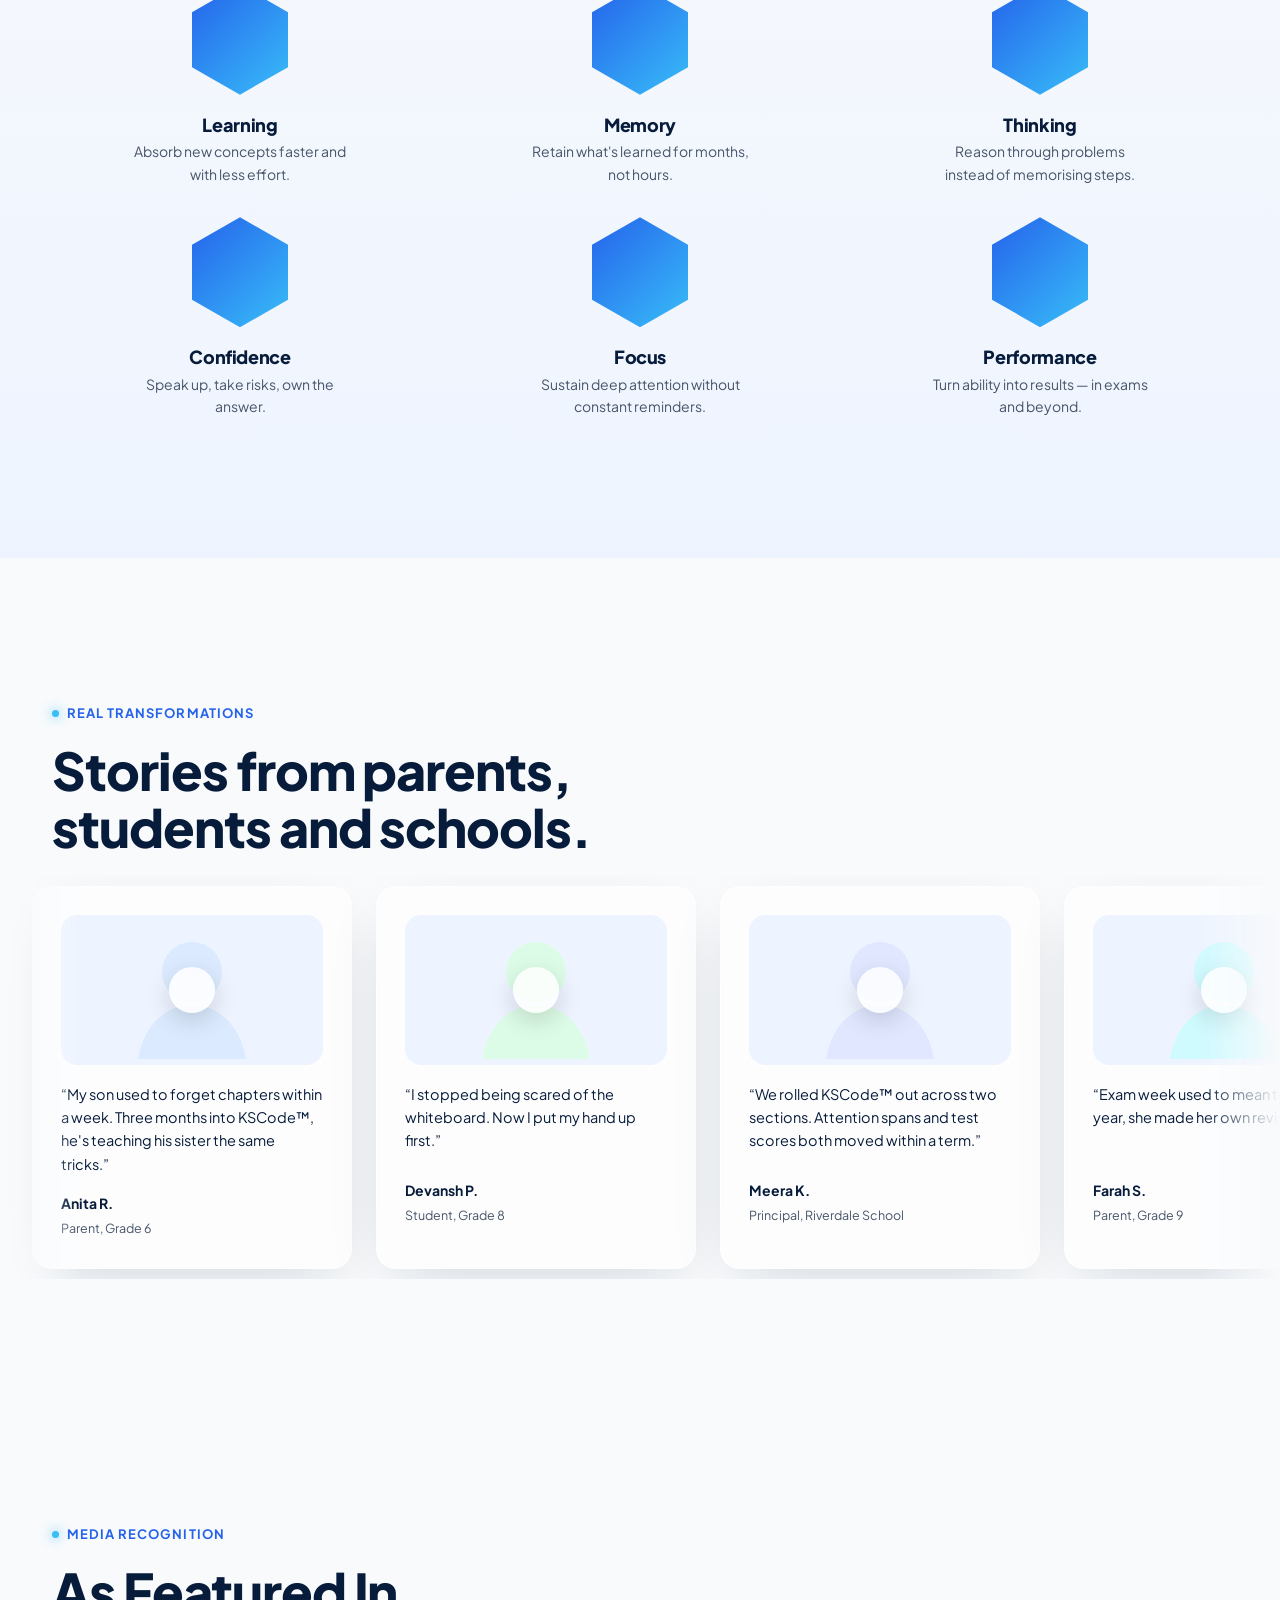
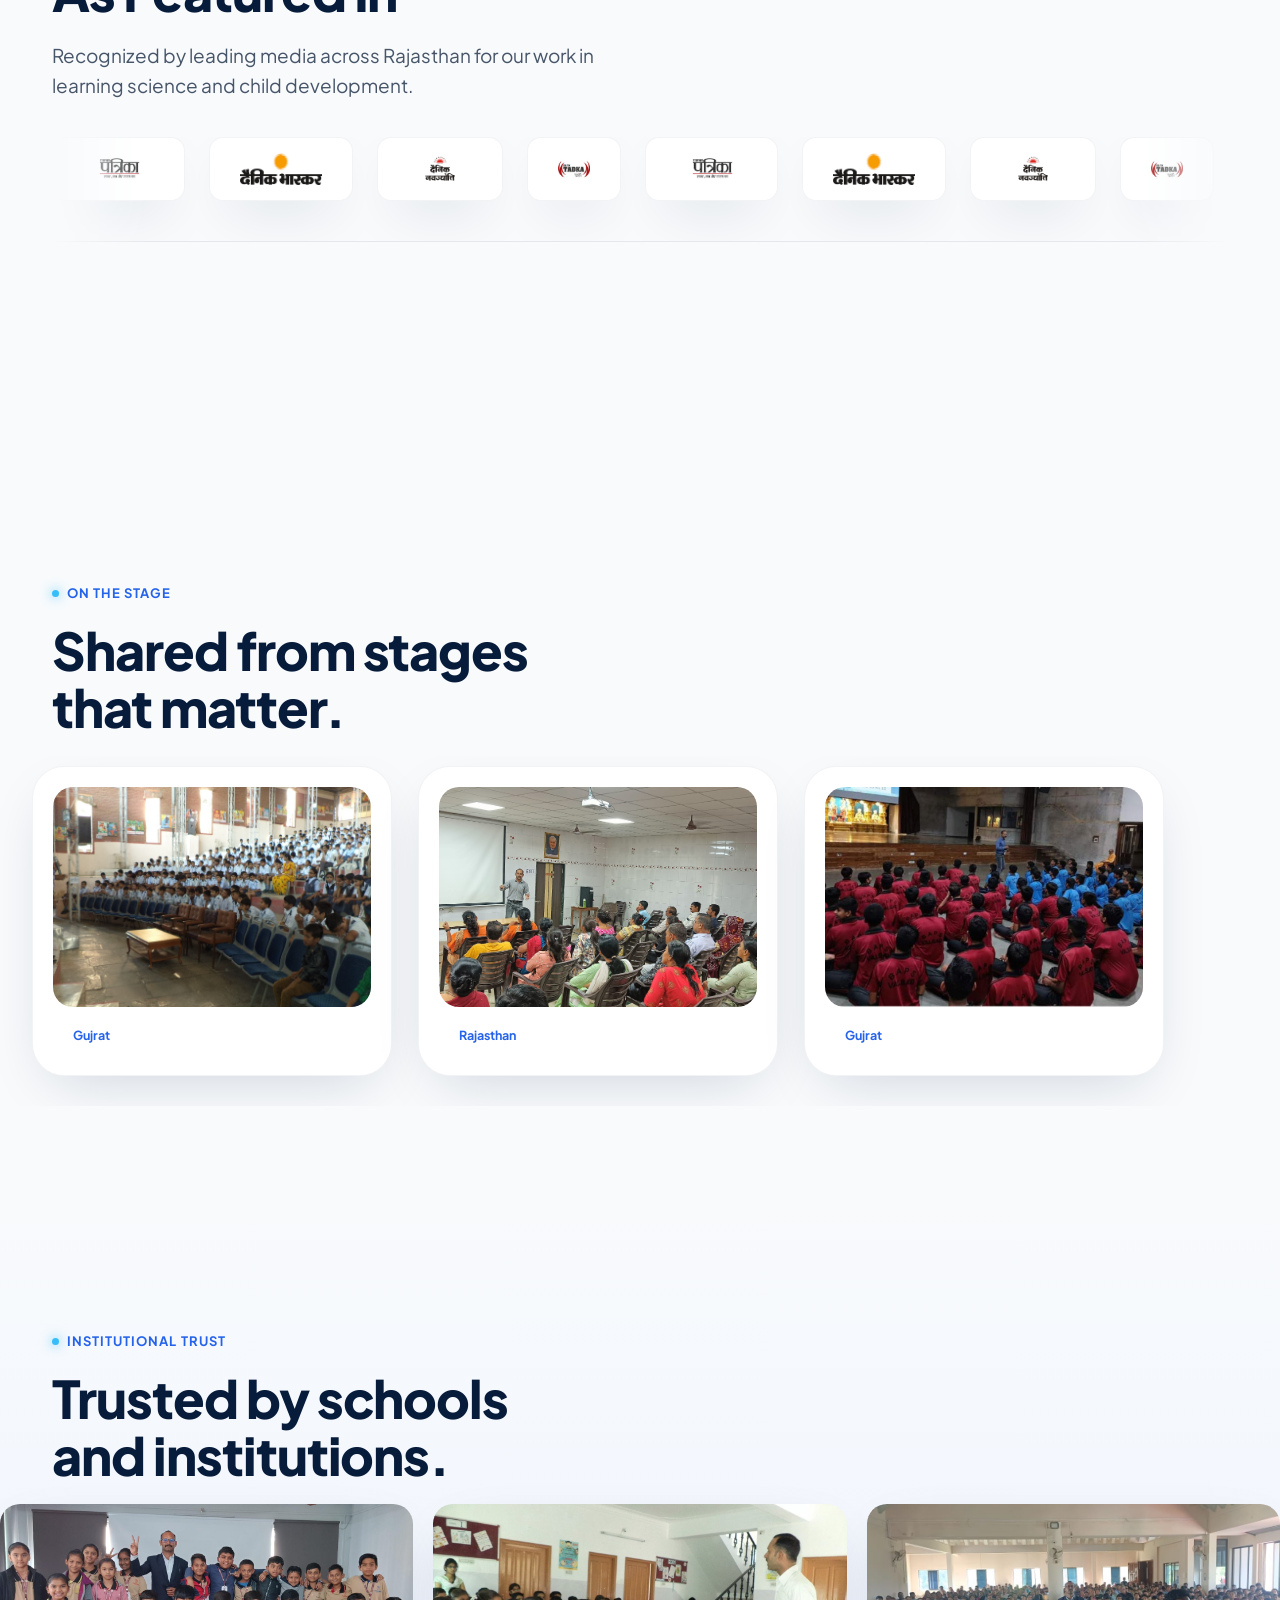
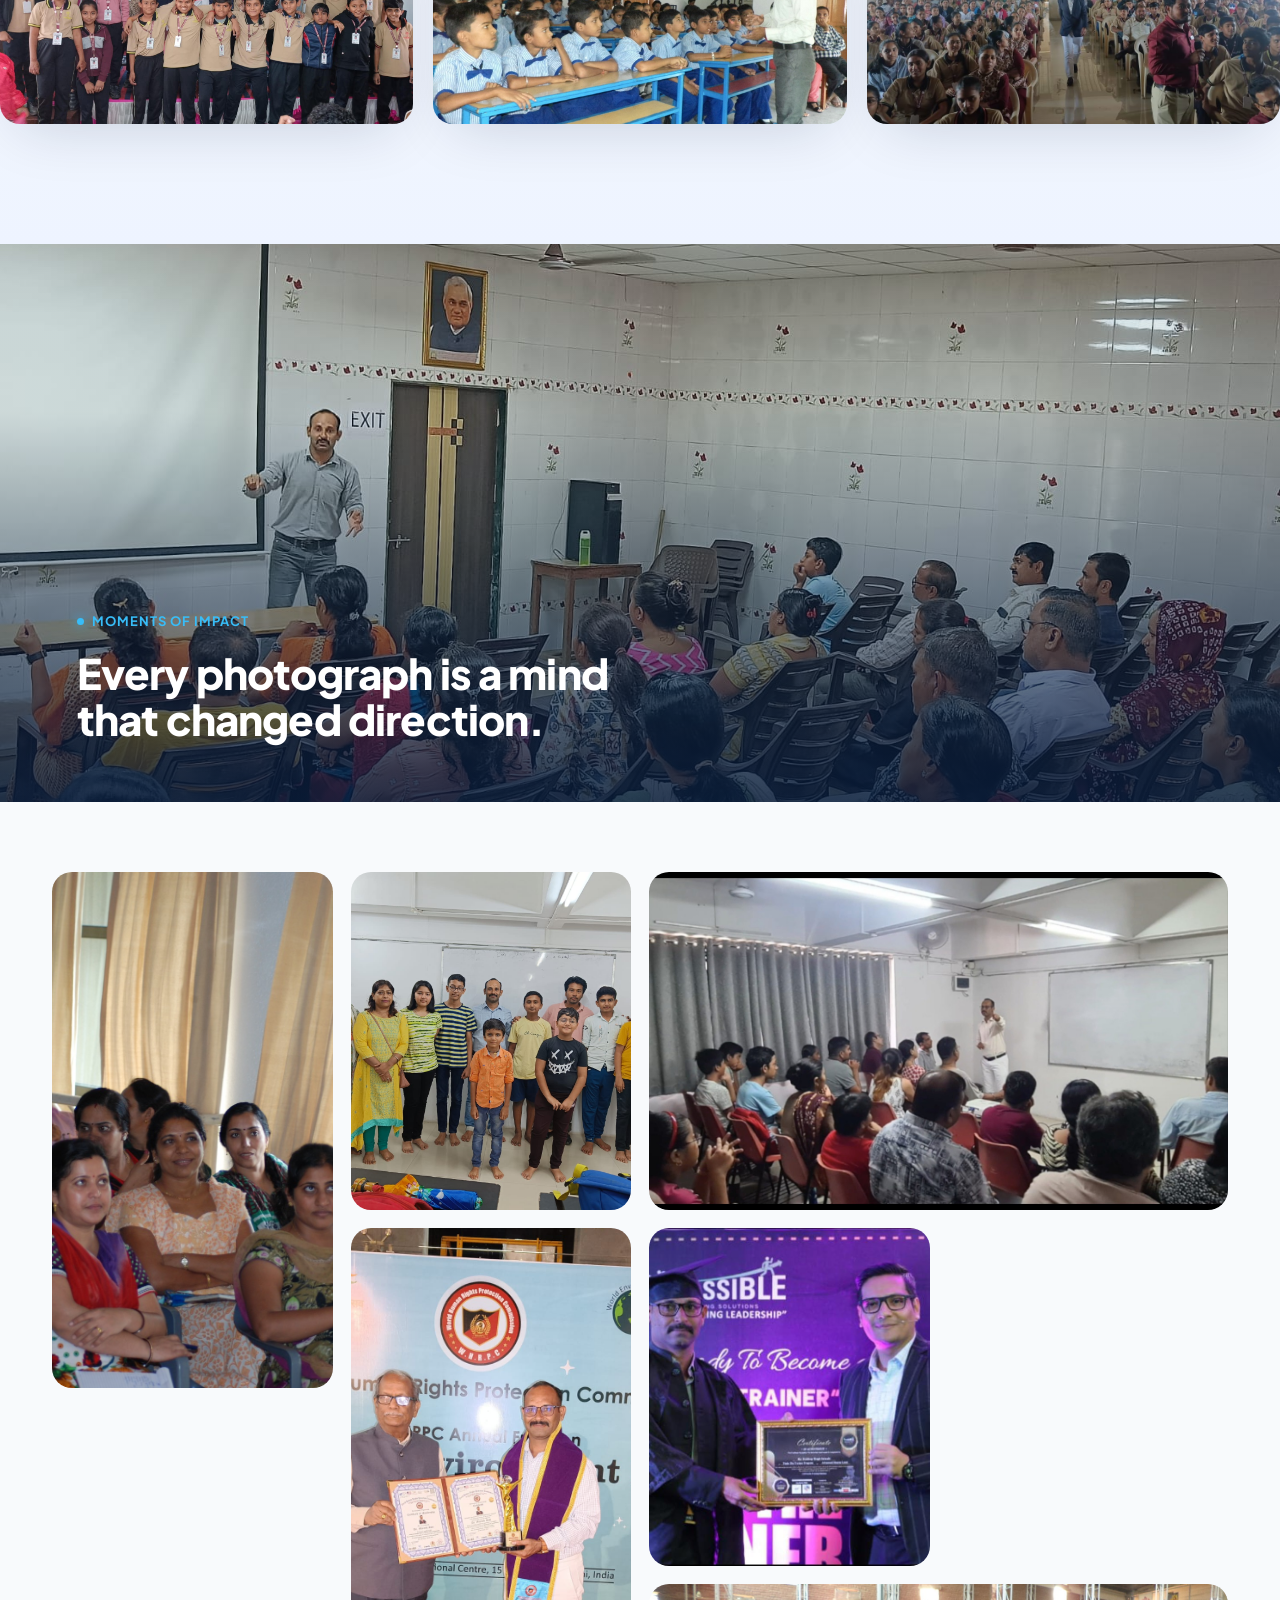
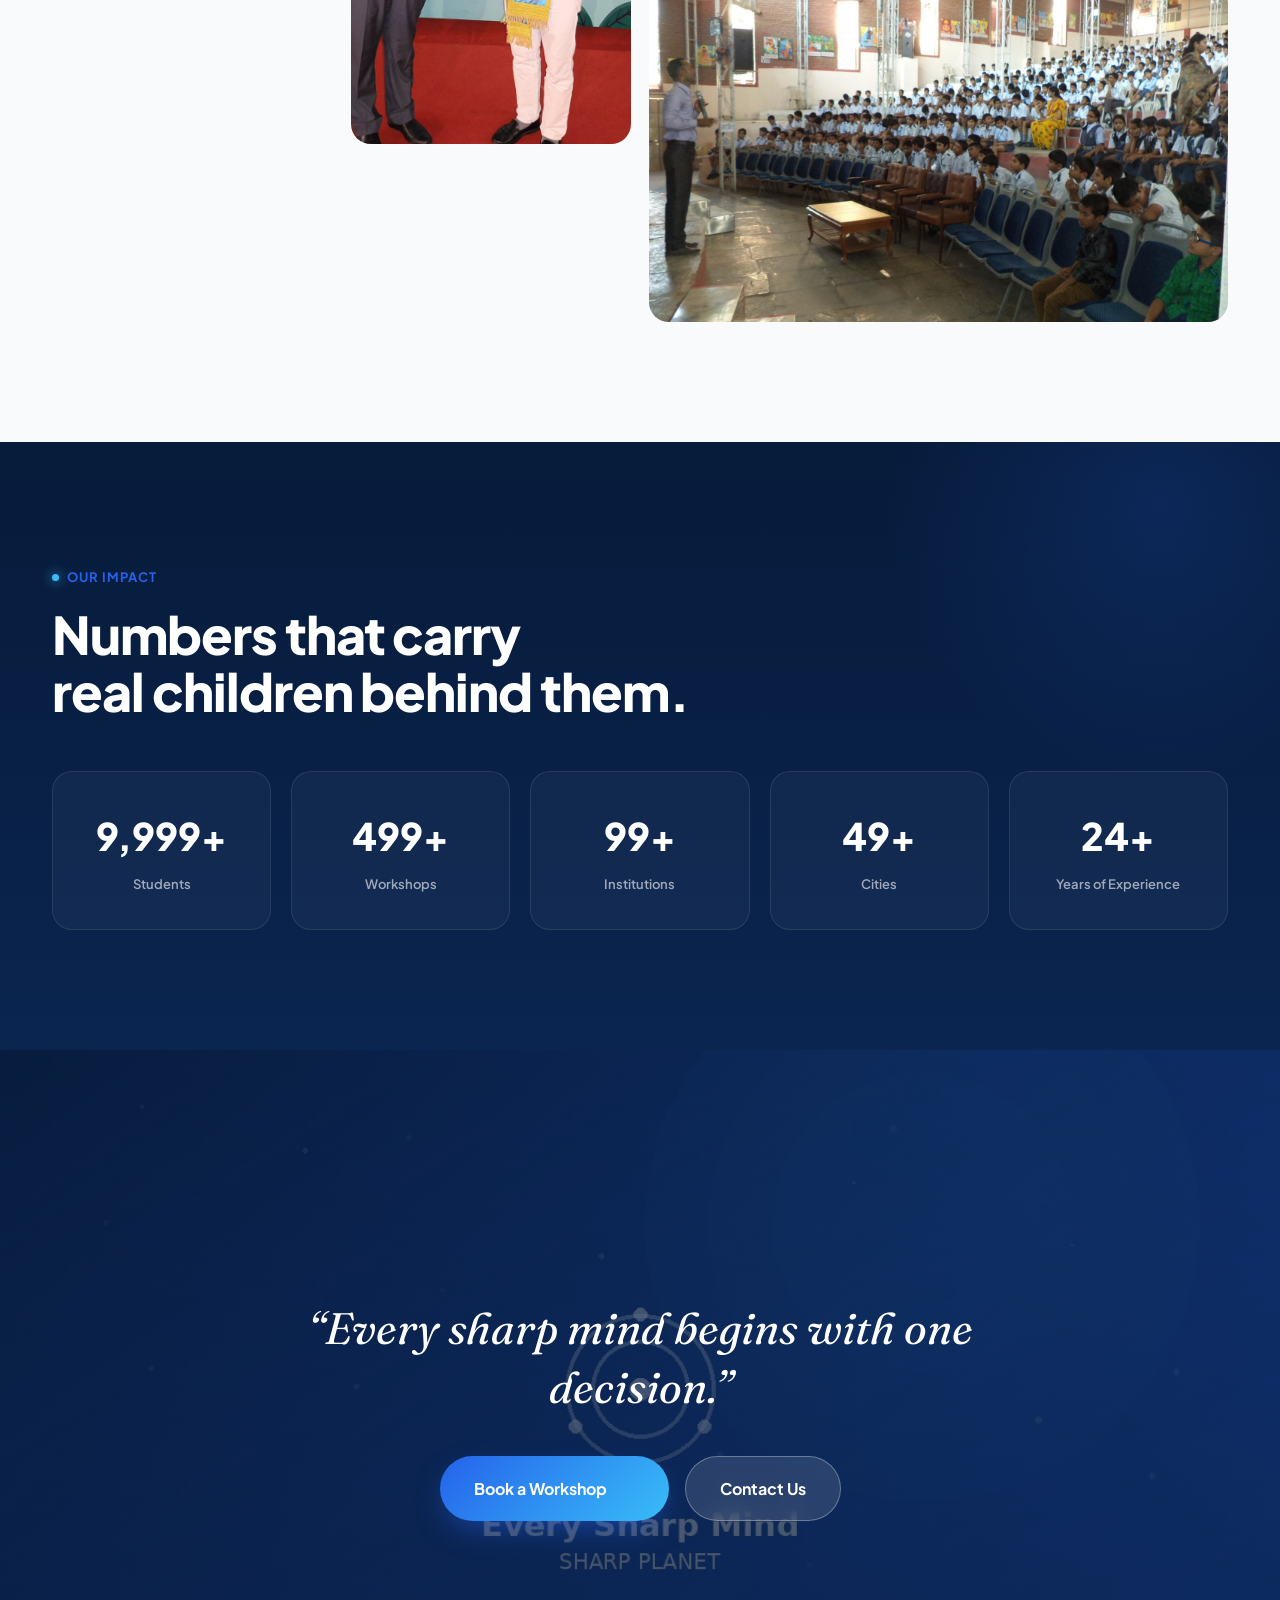
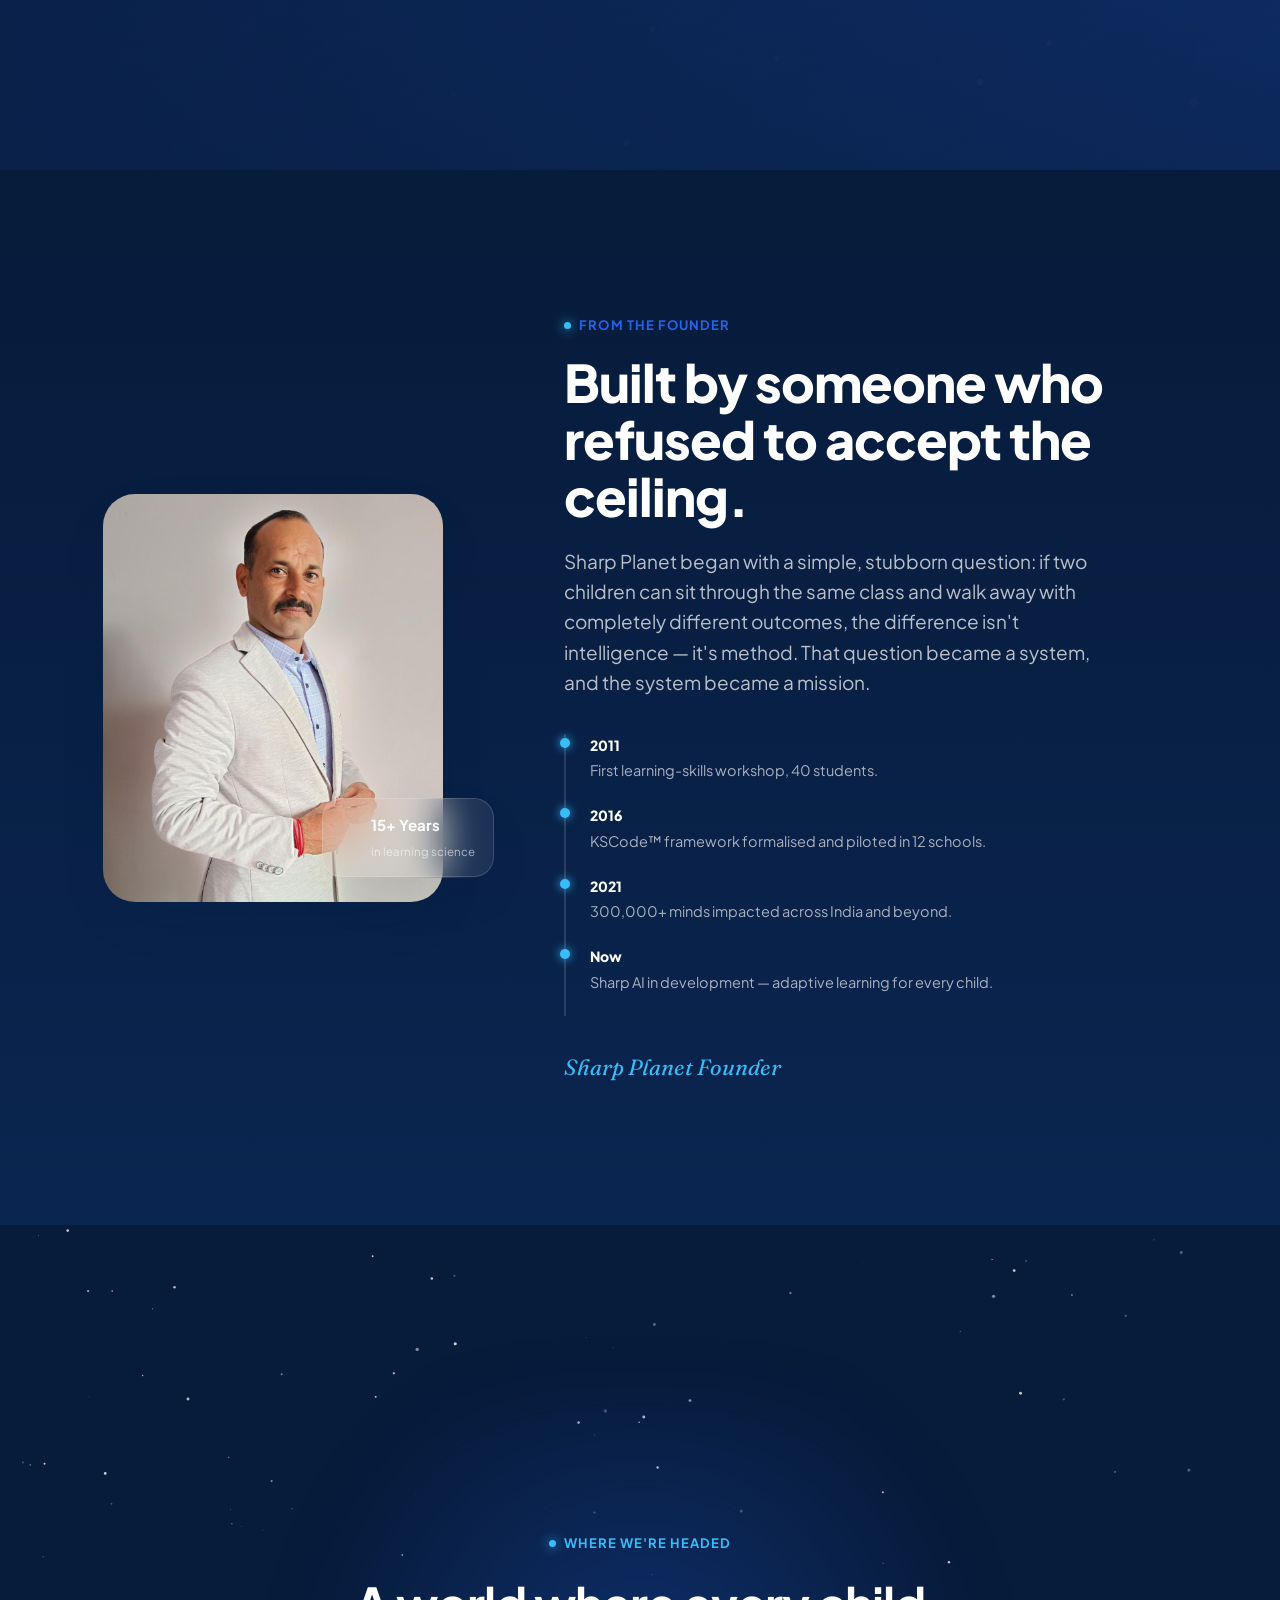
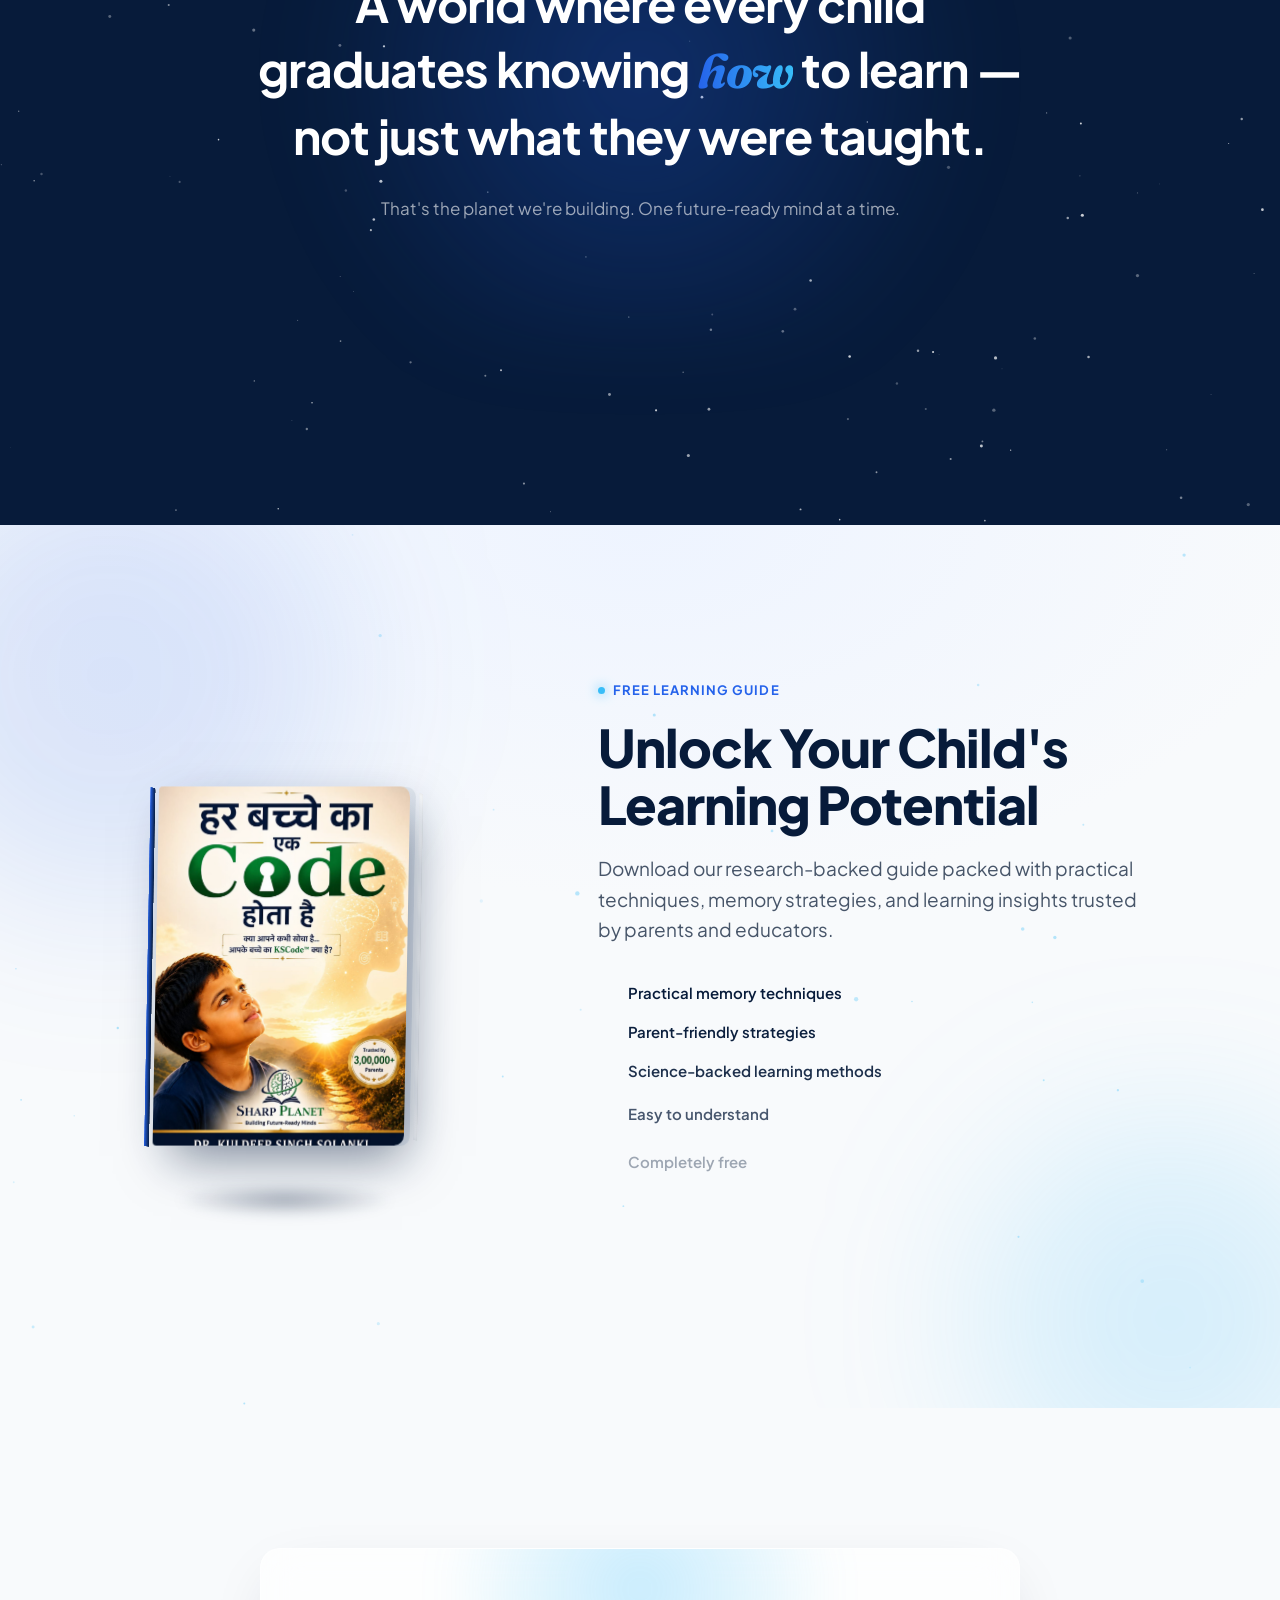
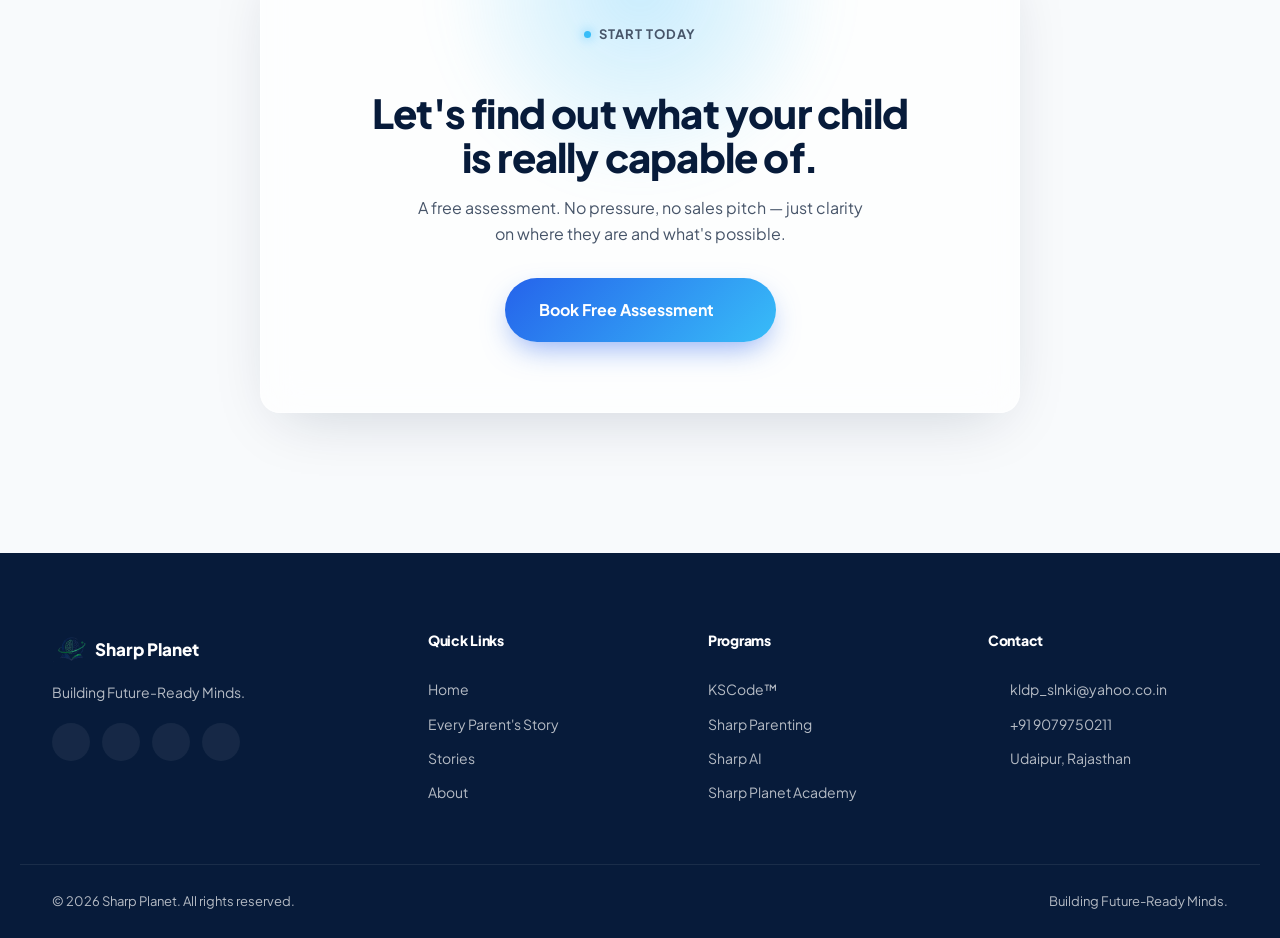
==== commit 9d193847: "Update contact information in footer" ====
--- a/index.html
+++ b/index.html
@@ -1261,9 +1261,9 @@
 
     <div class="footer__col">
       <h4>Contact</h4>
-      <a href="mailto:hello@sharpplanet.com"><i data-lucide="mail"></i> hello@sharpplanet.com</a>
-      <a href="tel:+910000000000"><i data-lucide="phone"></i> +91 00000 00000</a>
-      <a href="#"><i data-lucide="map-pin"></i> Global &amp; on-ground</a>
+      <a href="mailto:kldp_slnki@yahoo.co.in"><i data-lucide="mail"></i> kldp_slnki@yahoo.co.in</a>
+      <a href="tel:+919079750211"><i data-lucide="phone"></i> +91 9079750211</a>
+      <a href="#"><i data-lucide="map-pin"></i> Udaipur, Rajasthan</a>
     </div>
   </div>
 
--- a/style.css
+++ b/style.css
@@ -956,3 +956,194 @@
   .am-phone-row{ flex-direction:column; }
   .am-phone-row select{ flex: 0 0 auto; width:100%; }
 }
+
+/* ==========================================================================
+   FREE LEARNING GUIDE — Interactive Book Showcase
+   ========================================================================== */
+
+.book-showcase{
+  position:relative; padding:150px 0; overflow:hidden;
+  background: radial-gradient(ellipse 90% 70% at 50% 0%, #EEF4FF 0%, var(--bg) 60%);
+}
+.book-showcase__particles{ position:absolute; inset:0; width:100%; height:100%; opacity:0.7; }
+.book-showcase__glow{ position:absolute; border-radius:50%; filter: blur(90px); pointer-events:none; }
+.book-showcase__glow--1{ width:460px; height:460px; background: rgba(37,99,235,0.14); top:-80px; left:-120px; }
+.book-showcase__glow--2{ width:380px; height:380px; background: rgba(56,189,248,0.18); bottom:-100px; right:-80px; }
+
+.book-showcase__grid{
+  position:relative; z-index:1; display:grid; grid-template-columns: 0.85fr 1.15fr; gap:80px; align-items:center;
+}
+
+/* ---------- 3D book mockup ---------- */
+.book3d-stage{
+  position:relative; display:flex; align-items:center; justify-content:center;
+  perspective: 1600px; padding: 40px 0;
+}
+.book3d-float{
+  animation: book3dFloat 5s ease-in-out infinite;
+}
+@keyframes book3dFloat{
+  0%, 100%{ transform: translateY(0); }
+  50%{ transform: translateY(-14px); }
+}
+.book3d{
+  position:relative; width:260px; height:360px;
+  transform-style: preserve-3d;
+  transform: rotateY(-15deg) rotateX(4deg);
+  transition: transform .3s ease-out;
+  will-change: transform;
+}
+.book3d-stage:hover .book3d{ transform: rotateY(-20deg) rotateX(6deg) translateZ(10px); }
+
+.book3d__cover{
+  position:absolute; inset:0; border-radius: 4px 10px 10px 4px; overflow:hidden;
+  box-shadow: 10px 20px 50px -10px rgba(7,27,58,0.55);
+  transform: translateZ(14px);
+}
+.book3d__cover img{ width:100%; height:100%; object-fit:cover; display:block; }
+.book3d__sheen{
+  position:absolute; inset:0; pointer-events:none; opacity:0.5;
+  background: radial-gradient(circle at var(--mx,30%) var(--my,20%), rgba(255,255,255,0.55), rgba(255,255,255,0) 45%);
+  mix-blend-mode: overlay;
+  transition: opacity .3s ease;
+}
+.book3d-stage:hover .book3d__sheen{ opacity:0.75; }
+
+.book3d__pages-back{
+  position:absolute; inset:0; border-radius:4px 10px 10px 4px;
+  background: linear-gradient(90deg, #fff 0%, #e2e8f0 100%);
+  transform: translateZ(6px) translateX(4px);
+}
+.book3d__pages-side{
+  position:absolute; top:6px; bottom:6px; right:-8px; width:16px;
+  background: repeating-linear-gradient(90deg, #fff 0, #f1f5f9 2px, #fff 4px);
+  transform: rotateY(90deg) translateZ(8px);
+  border-radius: 0 3px 3px 0;
+  box-shadow: inset -2px 0 4px rgba(0,0,0,0.08);
+}
+.book3d__spine{
+  position:absolute; top:0; bottom:0; left:-10px; width:20px;
+  background: linear-gradient(90deg, var(--navy), var(--royal));
+  transform: rotateY(-90deg) translateZ(10px);
+  border-radius: 3px 0 0 3px;
+}
+
+.book3d-shadow{
+  position:absolute; bottom:-30px; left:50%; width:220px; height:34px;
+  transform: translateX(-50%);
+  background: radial-gradient(ellipse, rgba(7,27,58,0.35), transparent 70%);
+  filter: blur(6px);
+  animation: book3dShadowPulse 5s ease-in-out infinite;
+}
+@keyframes book3dShadowPulse{
+  0%, 100%{ opacity:0.6; transform: translateX(-50%) scale(1); }
+  50%{ opacity:0.4; transform: translateX(-50%) scale(0.9); }
+}
+
+/* ---------- right column ---------- */
+.book-benefits{ display:flex; flex-direction:column; gap:14px; margin: 26px 0 36px; }
+.book-benefits li{ display:flex; align-items:center; gap:10px; font-weight:600; font-size:15px; color: var(--navy); }
+.book-benefits i{ width:20px; height:20px; color: var(--emerald); flex-shrink:0; }
+.book-showcase__actions{ display:flex; gap:16px; flex-wrap:wrap; }
+
+/* download button states */
+.book-download-btn{ position:relative; overflow:hidden; }
+.book-download-btn__label{ display:inline-flex; align-items:center; gap:10px; transition: opacity .25s ease; }
+.book-download-btn__label i{ width:18px; height:18px; }
+.book-download-btn__spinner{
+  display:none; width:18px; height:18px; border-radius:50%;
+  border:2.5px solid rgba(255,255,255,0.4); border-top-color:#fff;
+  animation: bookSpin .7s linear infinite;
+}
+.book-download-btn__check{ display:none; }
+.book-download-btn__check i{ width:20px; height:20px; }
+@keyframes bookSpin{ to{ transform: rotate(360deg); } }
+
+.book-download-btn.is-loading .book-download-btn__label{ display:none; }
+.book-download-btn.is-loading .book-download-btn__spinner{ display:inline-block; }
+.book-download-btn.is-success .book-download-btn__label{ display:none; }
+.book-download-btn.is-success .book-download-btn__check{ display:inline-flex; }
+.book-download-btn.is-success{ background: linear-gradient(135deg, var(--emerald), #34D399); }
+
+/* staggered scroll-reveal used only within this section */
+.book-reveal{ opacity:0; transform: translateY(28px); transition: opacity .8s var(--ease), transform .8s var(--ease); }
+.book-reveal.is-visible{ opacity:1; transform: translateY(0); }
+
+/* ---------- fullscreen preview modal ---------- */
+.book-preview{
+  position:fixed; inset:0; z-index:5000;
+  background: rgba(4,10,24,0.94); backdrop-filter: blur(12px);
+  display:flex; flex-direction:column; align-items:center; justify-content:center;
+  opacity:0; pointer-events:none; transition: opacity .4s var(--ease);
+  padding: 24px;
+}
+.book-preview.is-open{ opacity:1; pointer-events:all; }
+
+.book-preview__toolbar{
+  position:absolute; top:20px; left:24px; right:24px;
+  display:flex; align-items:center; justify-content:space-between; z-index:2;
+}
+.book-preview__indicator{ color: rgba(255,255,255,0.7); font-weight:700; font-size:14px; letter-spacing:0.03em; }
+.book-preview__toolbar-actions{ display:flex; gap:10px; }
+.book-preview__icon-btn{
+  width:42px; height:42px; border-radius:50%;
+  background: rgba(255,255,255,0.08); border:1px solid rgba(255,255,255,0.14);
+  display:flex; align-items:center; justify-content:center; color:#fff;
+  transition: background .3s, transform .3s;
+}
+.book-preview__icon-btn:hover{ background: rgba(255,255,255,0.18); }
+.book-preview__icon-btn i{ width:19px; height:19px; }
+
+.book-flipbook{ display:flex; align-items:center; gap:22px; max-width:900px; width:100%; }
+.book-flip-nav{
+  flex-shrink:0; width:52px; height:52px; border-radius:50%;
+  background: rgba(255,255,255,0.08); border:1px solid rgba(255,255,255,0.14);
+  display:flex; align-items:center; justify-content:center; color:#fff;
+  transition: background .3s, transform .3s;
+}
+.book-flip-nav:hover{ background: rgba(255,255,255,0.18); transform: scale(1.06); }
+.book-flip-nav:disabled{ opacity:0.3; pointer-events:none; }
+.book-flip-nav i{ width:22px; height:22px; }
+
+.book-flip-stage{
+  position:relative; perspective: 2200px; width:100%; max-width:560px;
+  aspect-ratio: 3/4; margin: 0 auto; transition: transform .4s var(--ease);
+}
+.book-flip-stage.is-zoomed{ transform: scale(1.22); }
+
+.book-page{
+  position:absolute; inset:0; border-radius:14px; overflow:hidden;
+  background: linear-gradient(155deg, #fff, #F5F8FF);
+  box-shadow: 0 30px 80px -20px rgba(0,0,0,0.5);
+  transform-style: preserve-3d; transform-origin: left center;
+  transform: rotateY(0deg);
+  transition: transform .7s cubic-bezier(.4,.1,.2,1);
+  backface-visibility: hidden;
+  padding: 46px 40px; display:flex; flex-direction:column;
+}
+.book-page.is-flipped{ transform: rotateY(-170deg); }
+.book-page__eyebrow{ font-size:12px; font-weight:800; letter-spacing:0.08em; text-transform:uppercase; color: var(--royal); margin-bottom:14px; }
+.book-page__title{ font-family: var(--font-display); font-weight:800; color: var(--navy); font-size:22px; margin-bottom:16px; line-height:1.3; }
+.book-page__text{ color: var(--slate-soft); font-size:14.5px; line-height:1.75; }
+.book-page__num{ margin-top:auto; align-self:flex-end; font-size:12px; font-weight:700; color: rgba(7,27,58,0.35); }
+
+.book-preview__dots{ display:flex; gap:8px; margin-top:26px; }
+.book-preview__dot{ width:7px; height:7px; border-radius:50%; background: rgba(255,255,255,0.25); transition: all .3s ease; cursor:pointer; }
+.book-preview__dot.is-active{ background: var(--cyan); width:20px; border-radius:4px; }
+
+/* ---------- responsive ---------- */
+@media (max-width: 1080px){
+  .book-showcase__grid{ grid-template-columns:1fr; gap:56px; text-align:center; }
+  .book-showcase__copy{ text-align:left; }
+  .book-benefits{ align-items:flex-start; }
+}
+@media (max-width: 640px){
+  .book-showcase{ padding:110px 0; }
+  .book-showcase__actions{ flex-direction:column; }
+  .book-showcase__actions .btn{ width:100%; justify-content:center; }
+  .book-flipbook{ gap:10px; }
+  .book-flip-nav{ width:40px; height:40px; }
+  .book-flip-nav i{ width:18px; height:18px; }
+  .book-page{ padding:30px 24px; }
+  .book-page__title{ font-size:18px; }
+}
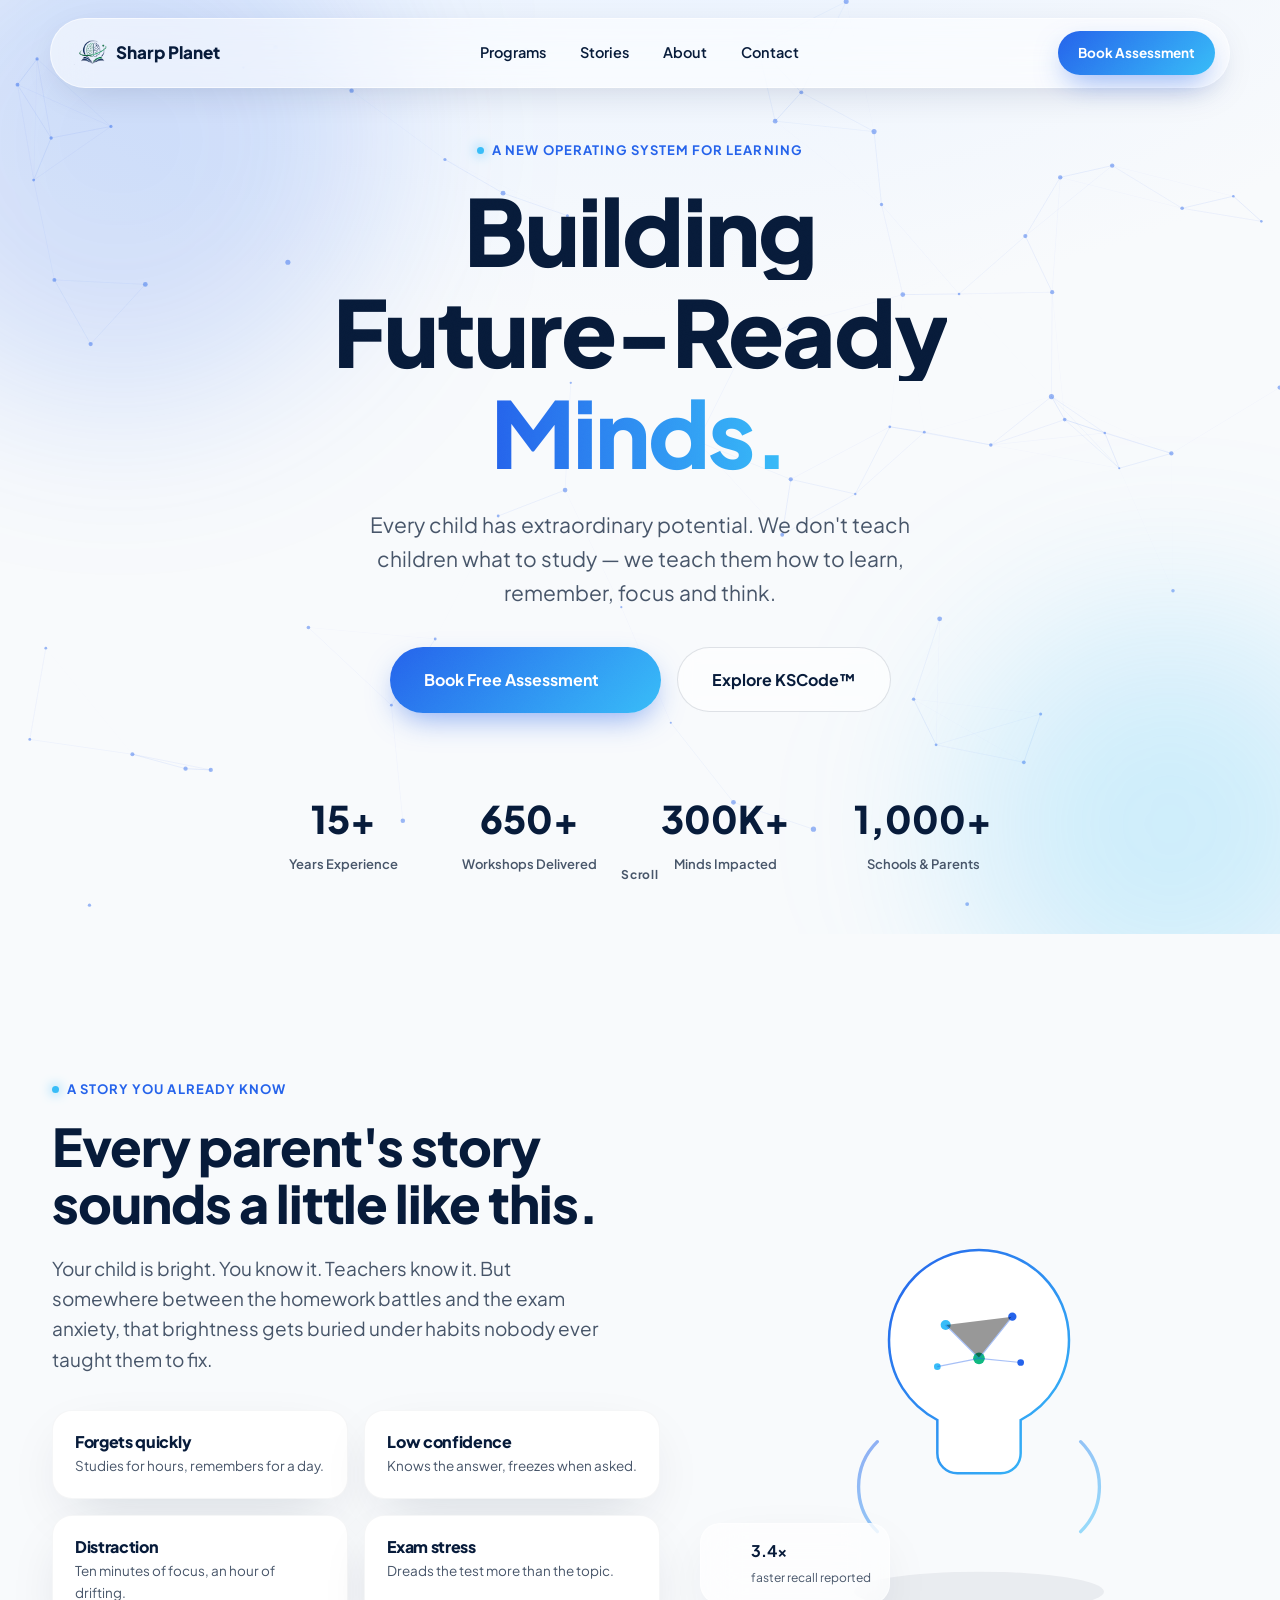
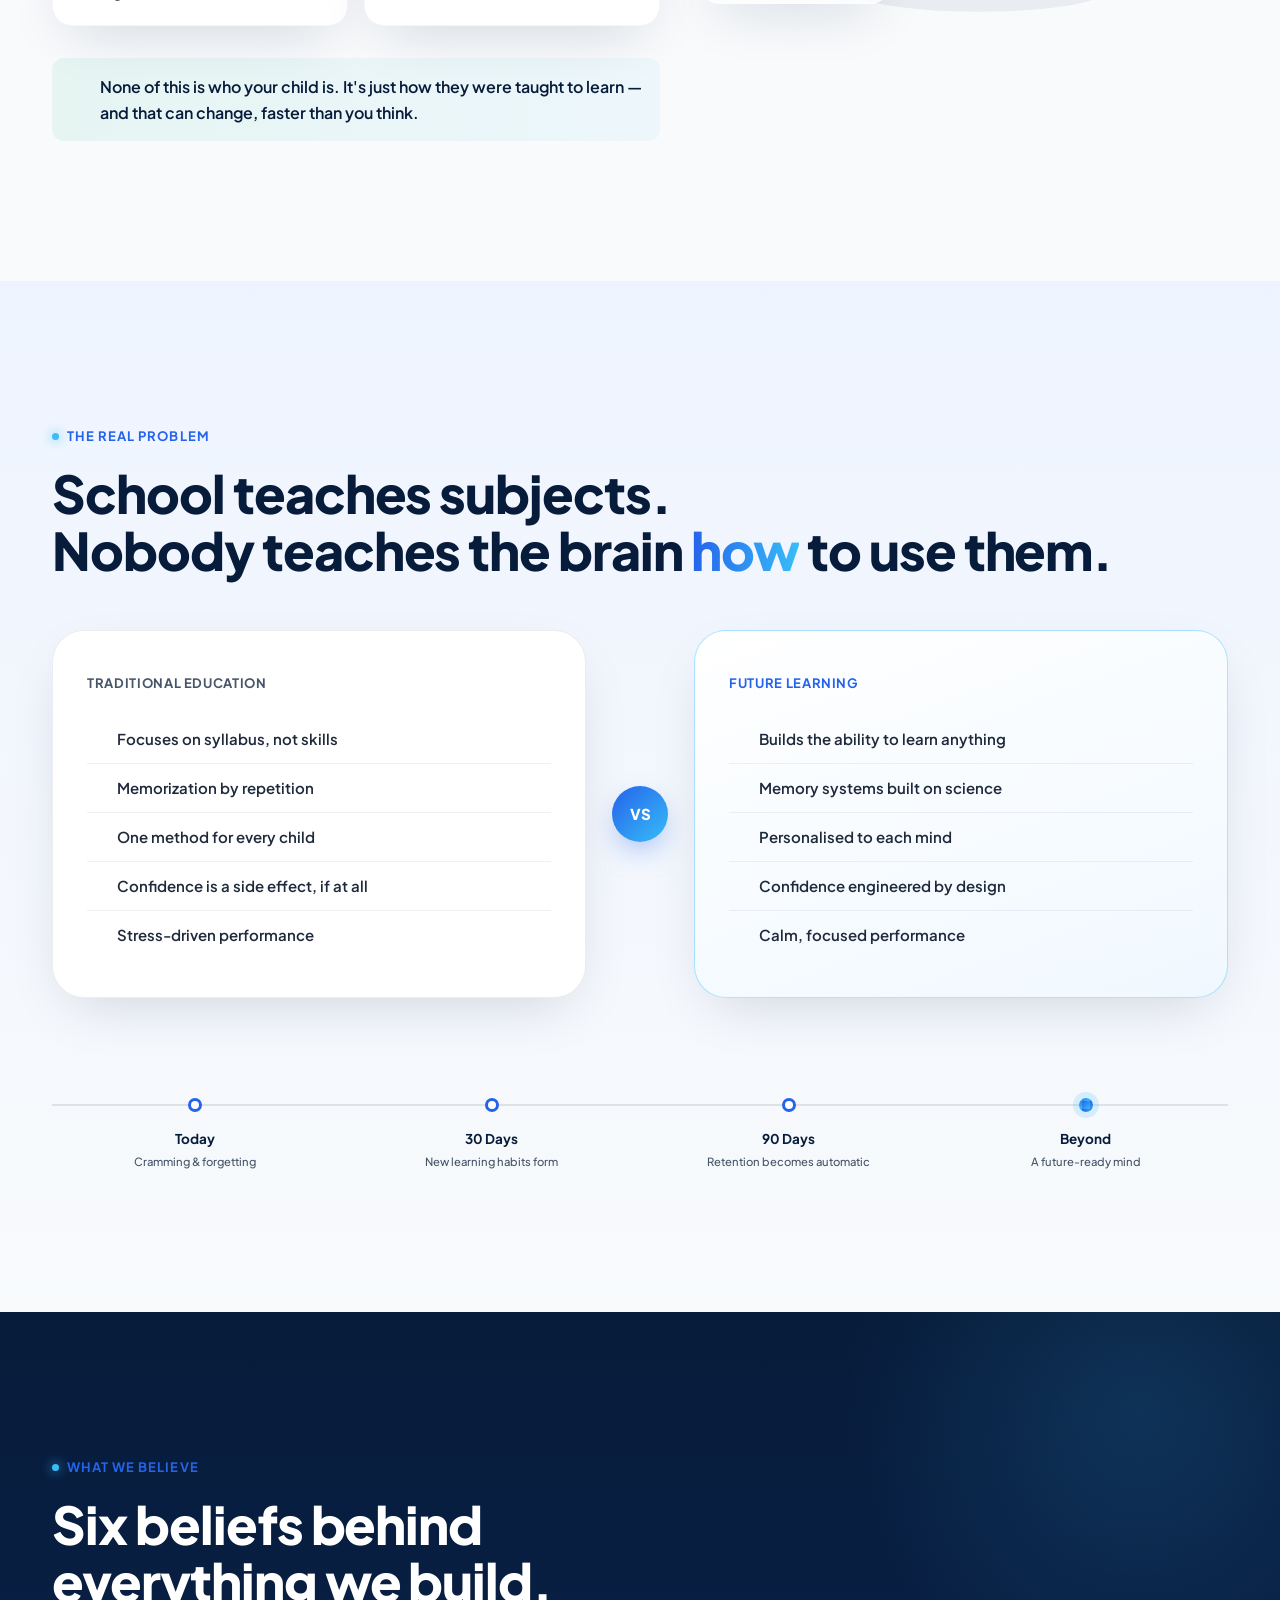
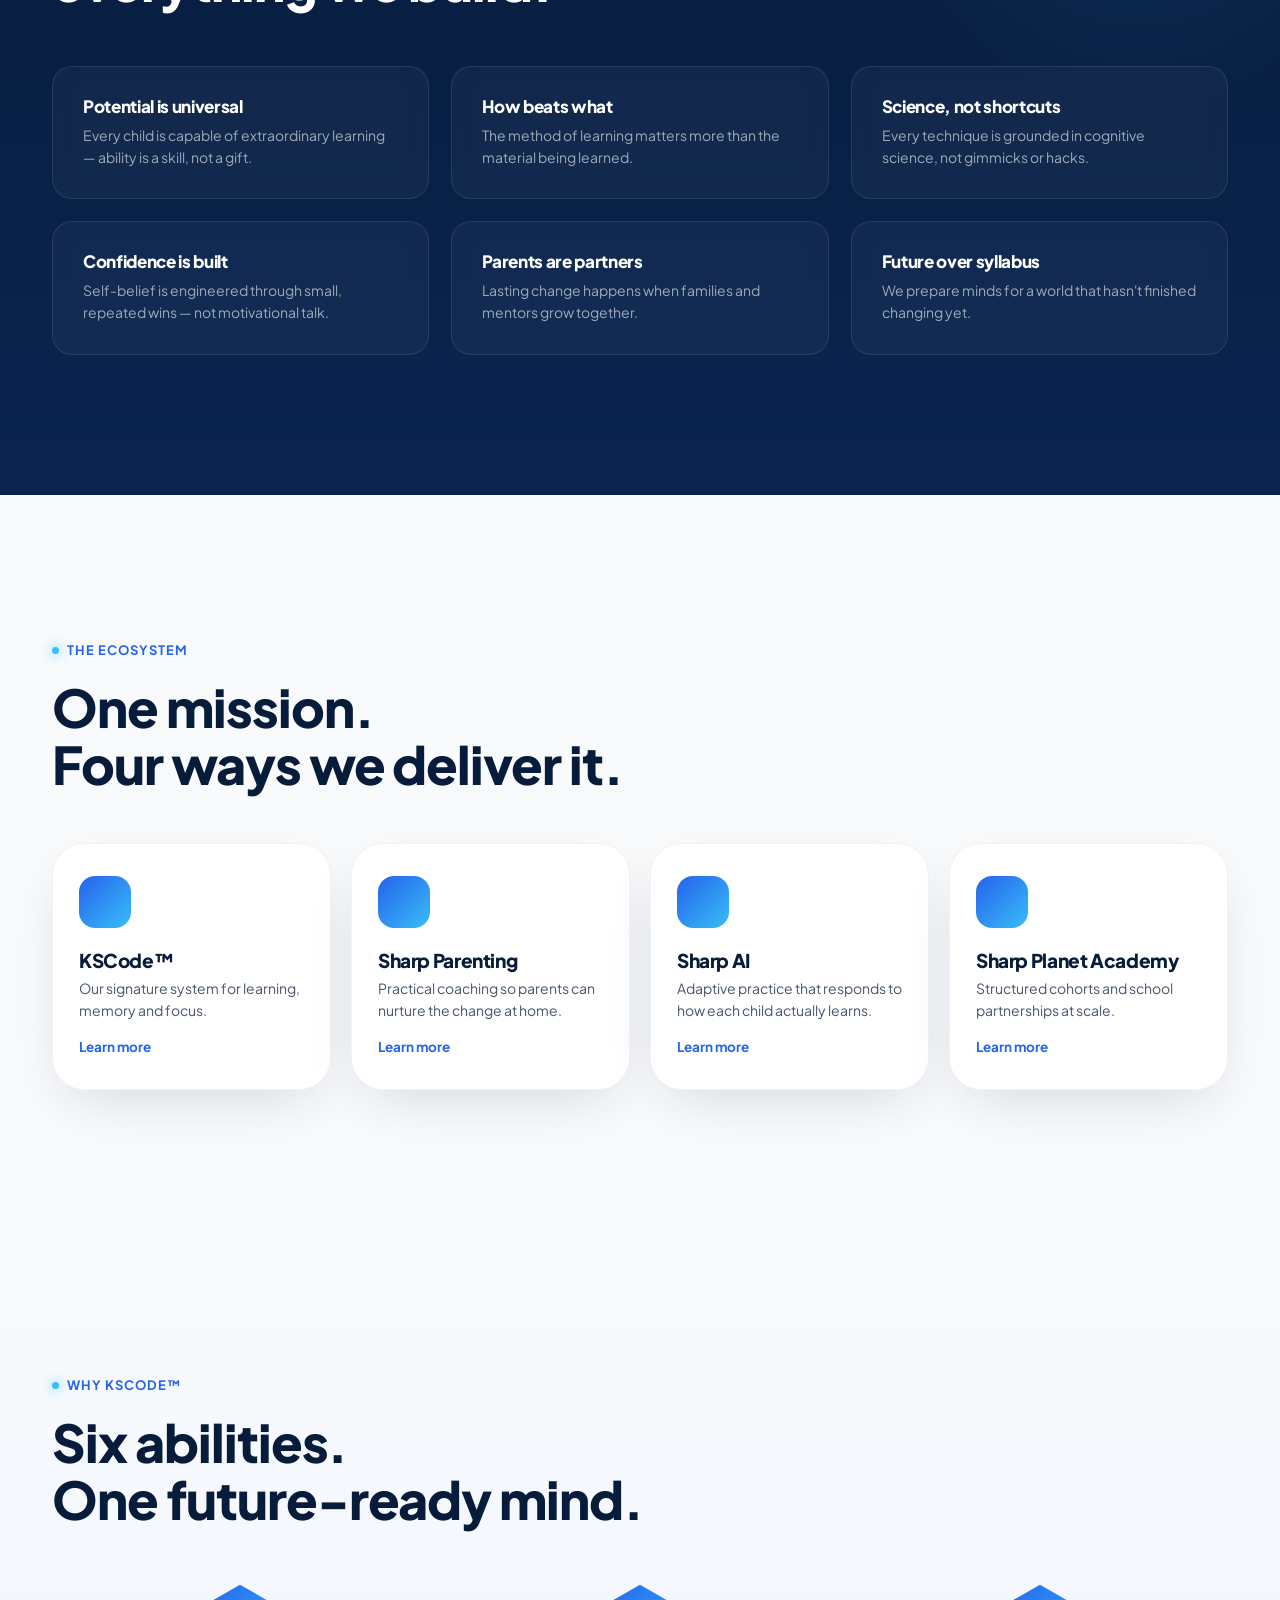
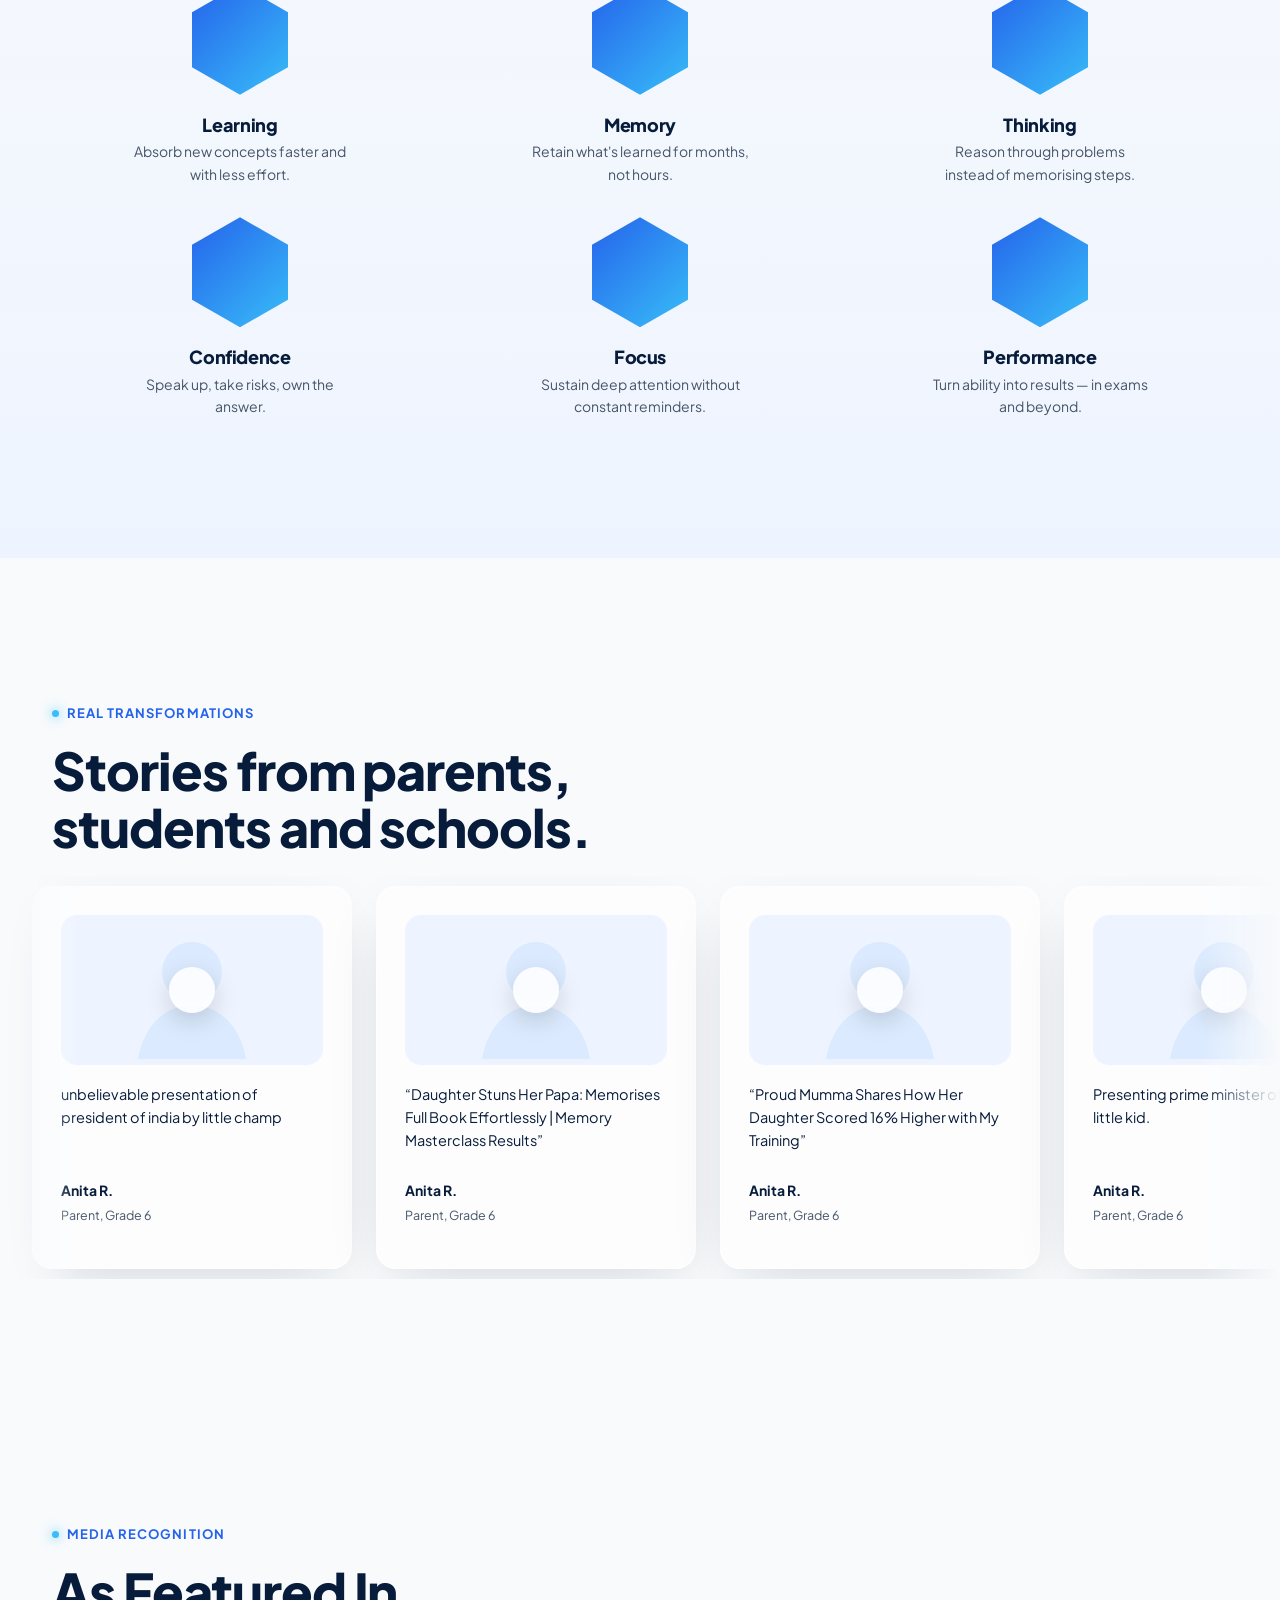
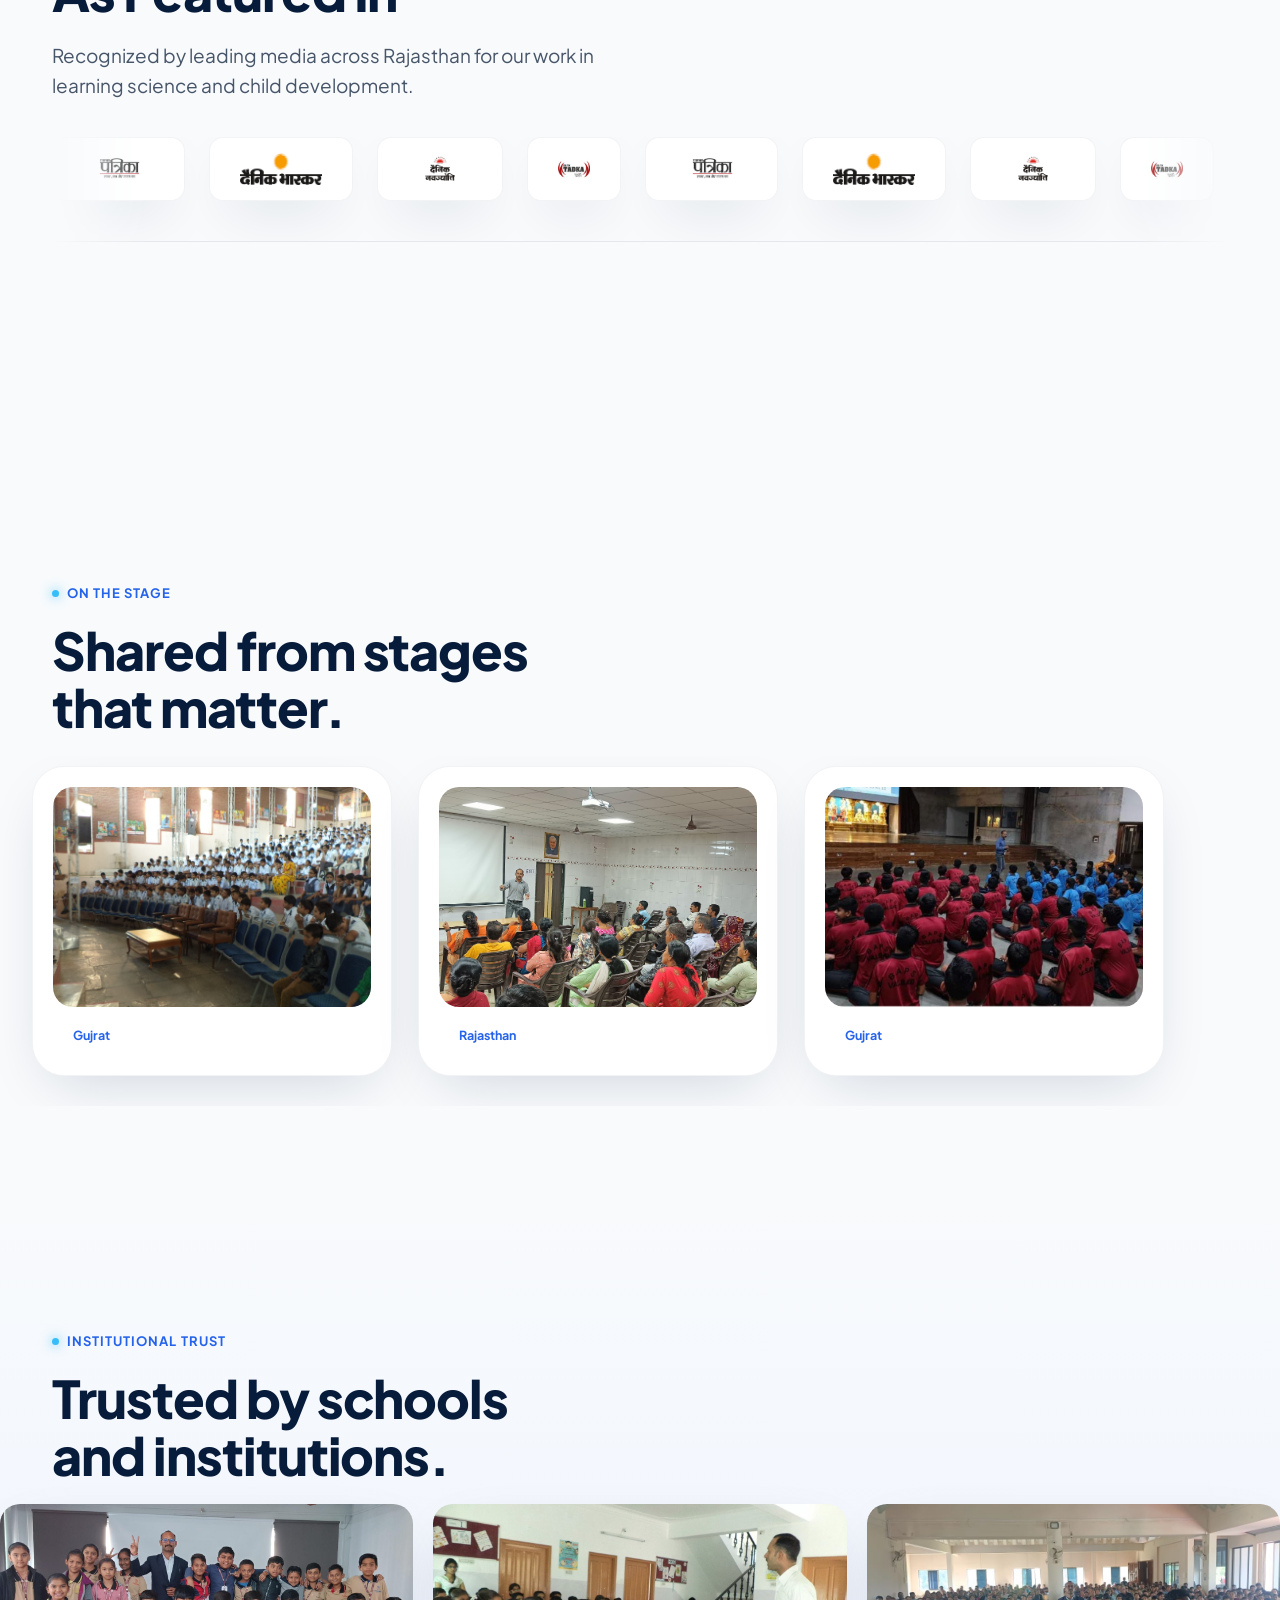
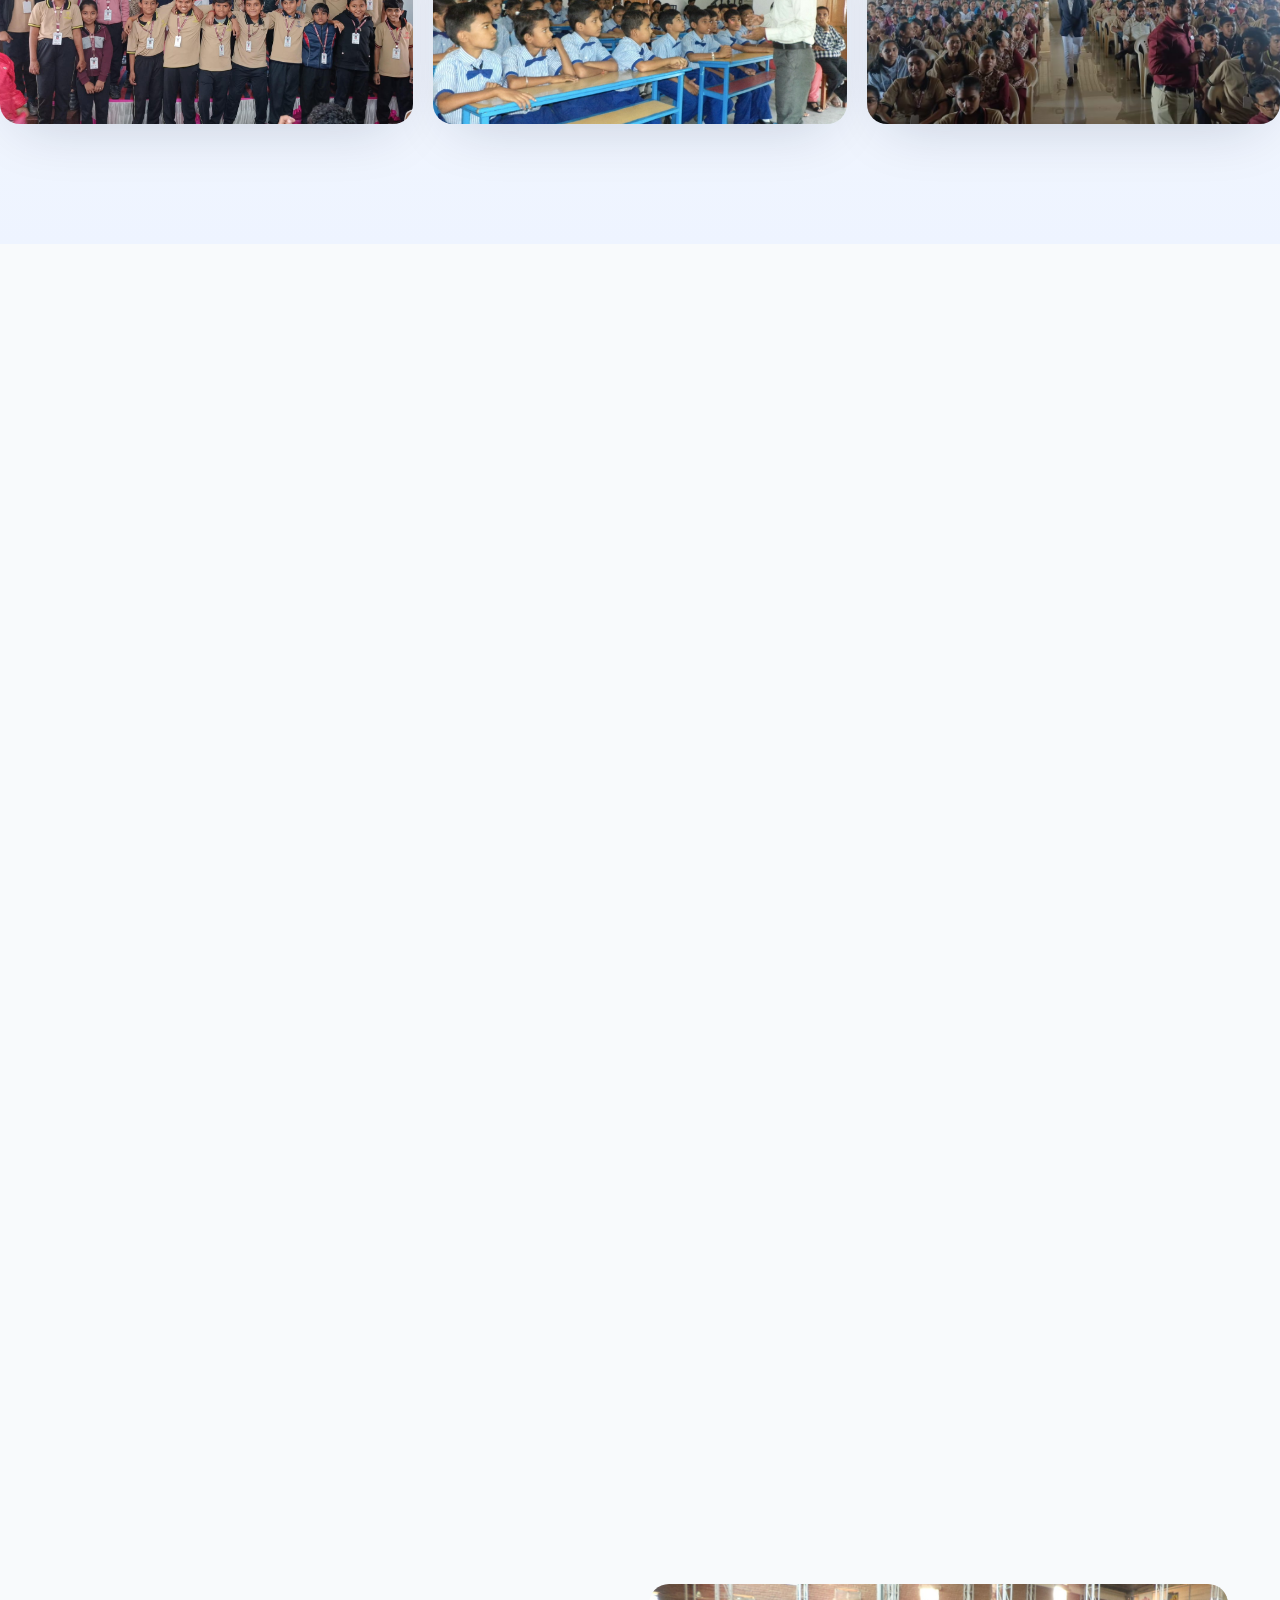
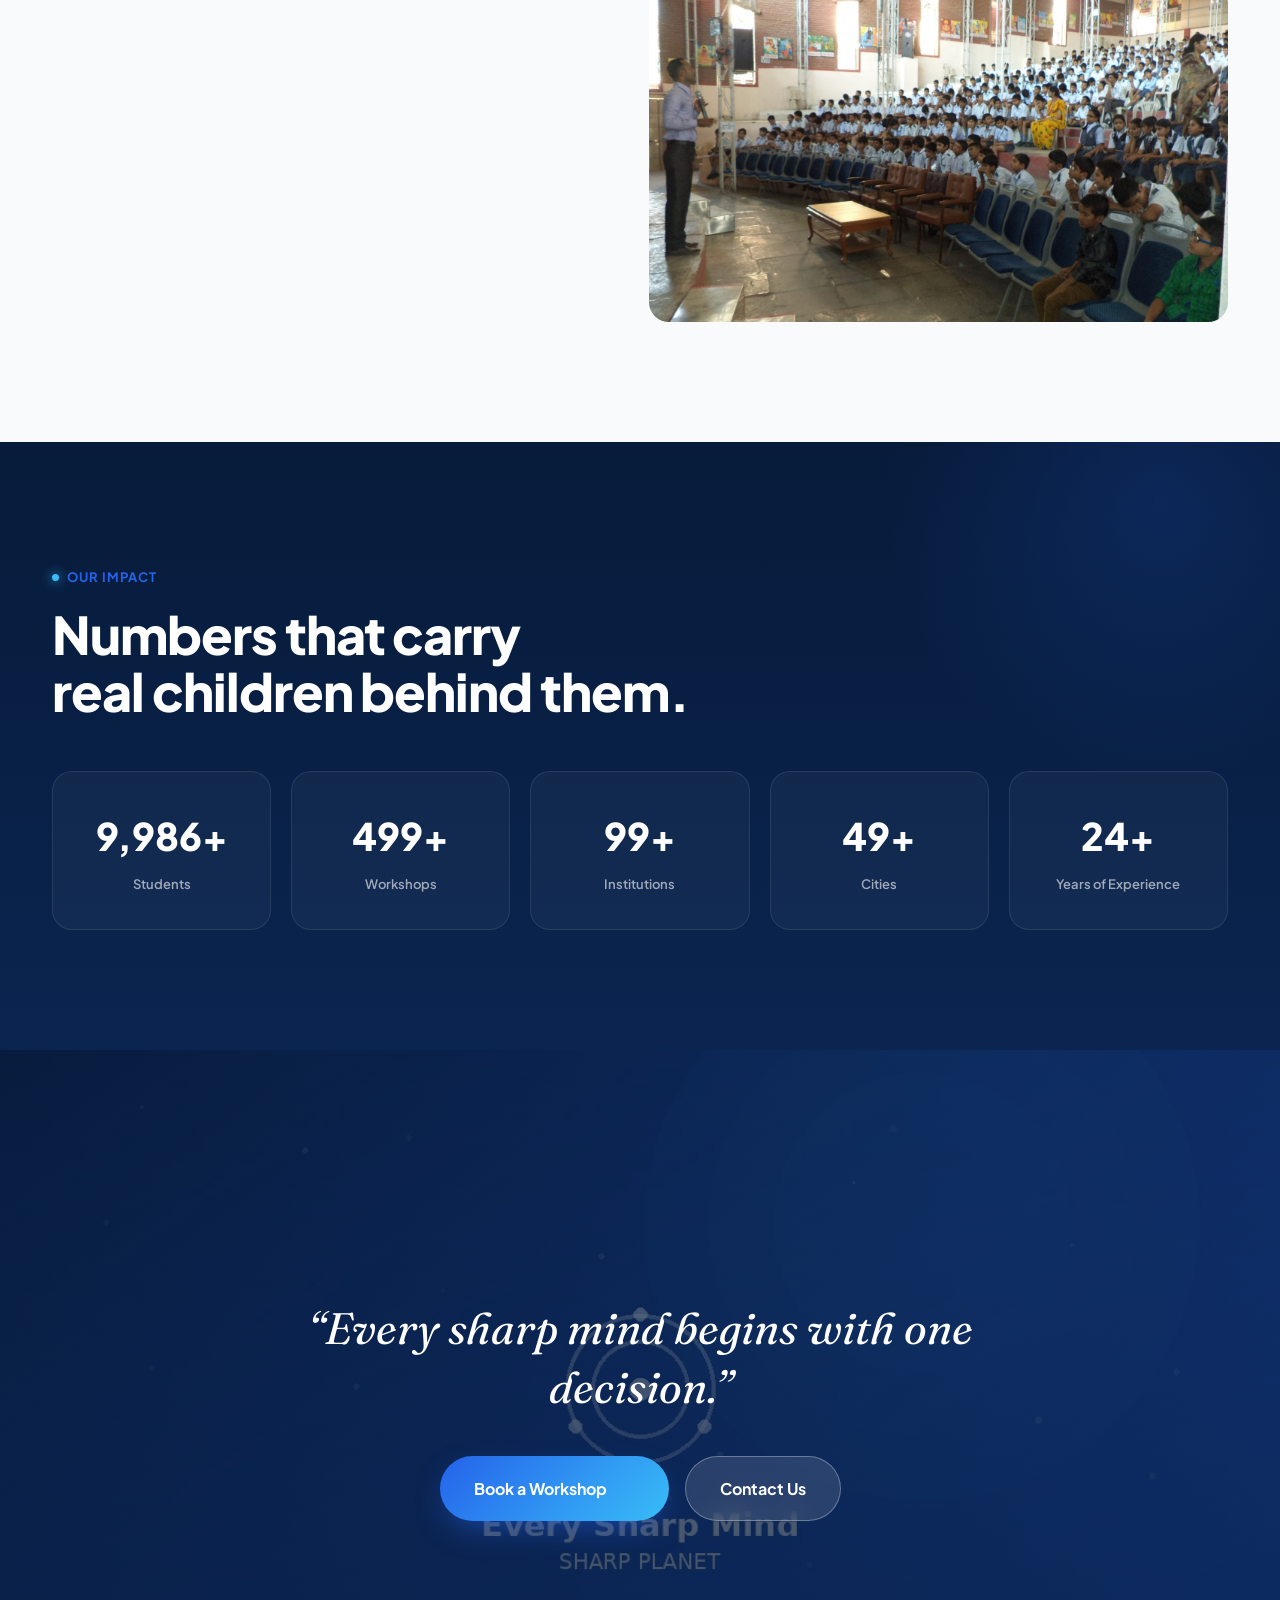
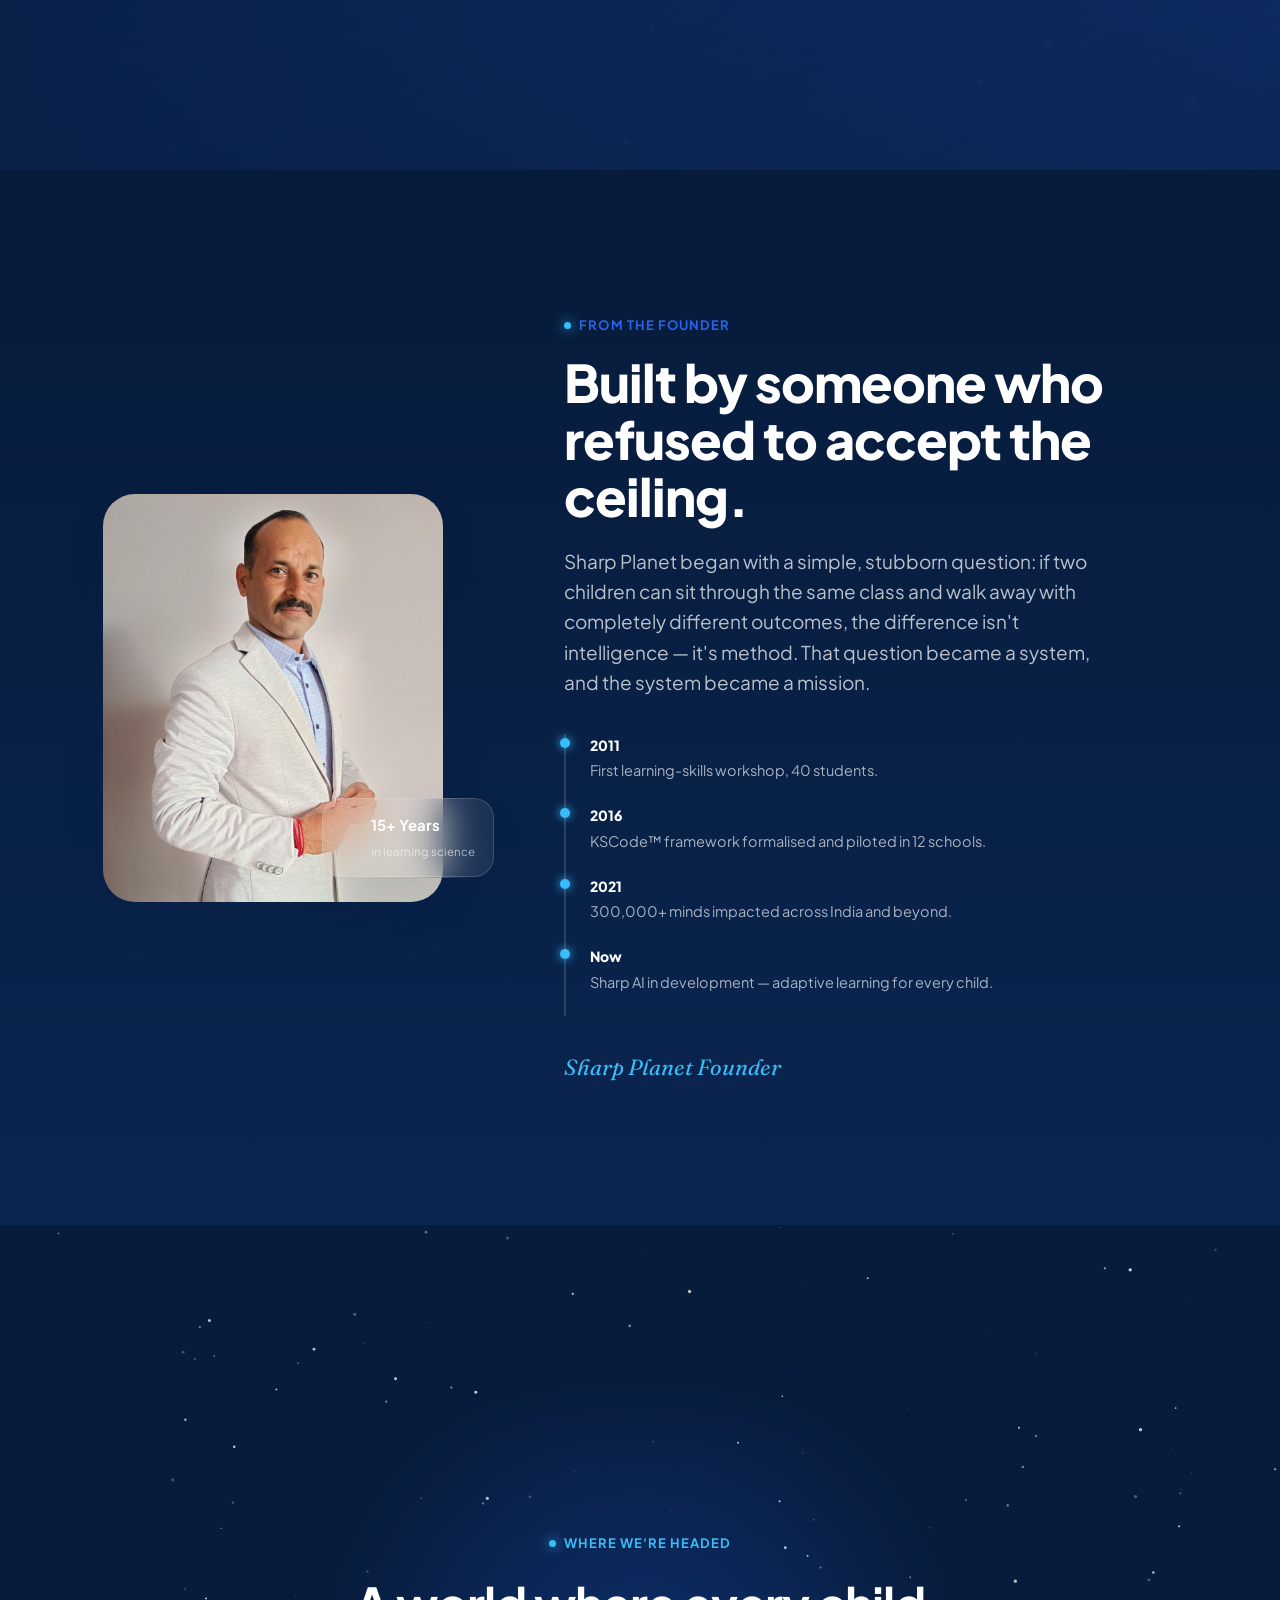
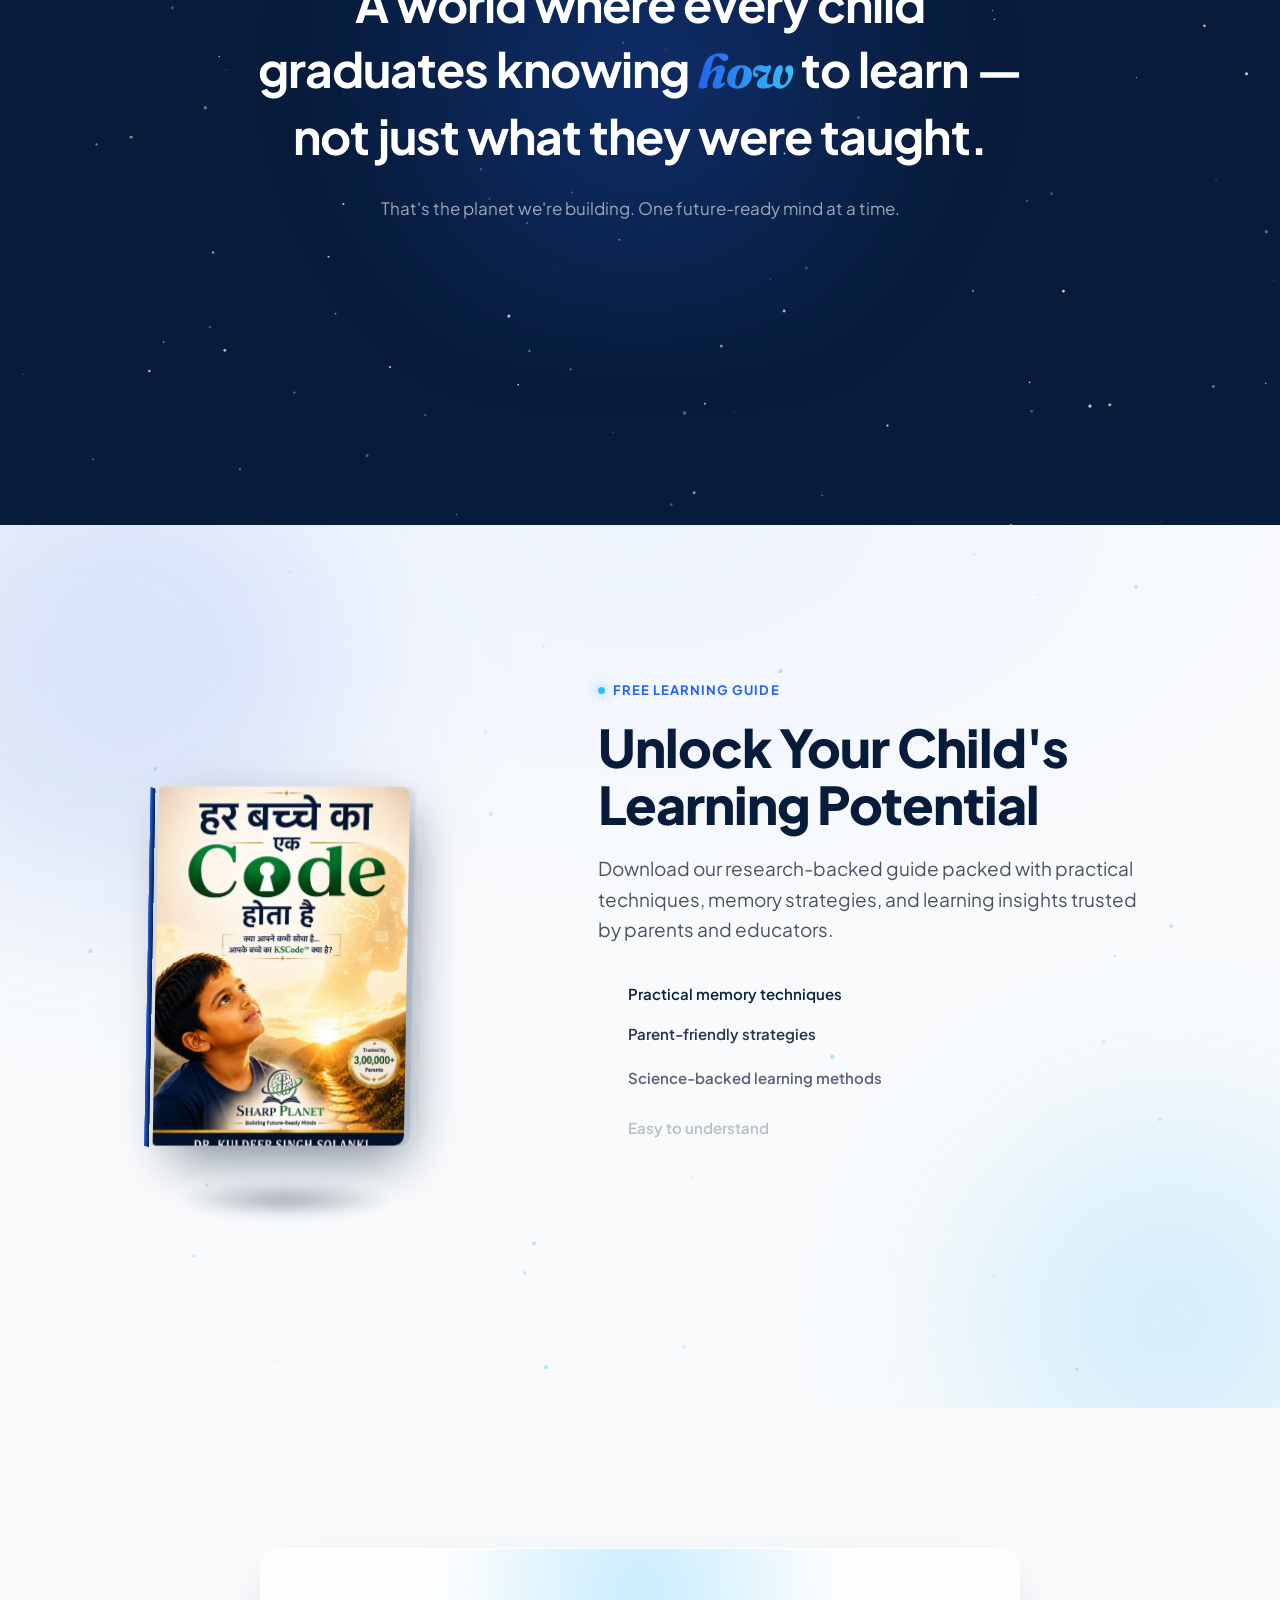
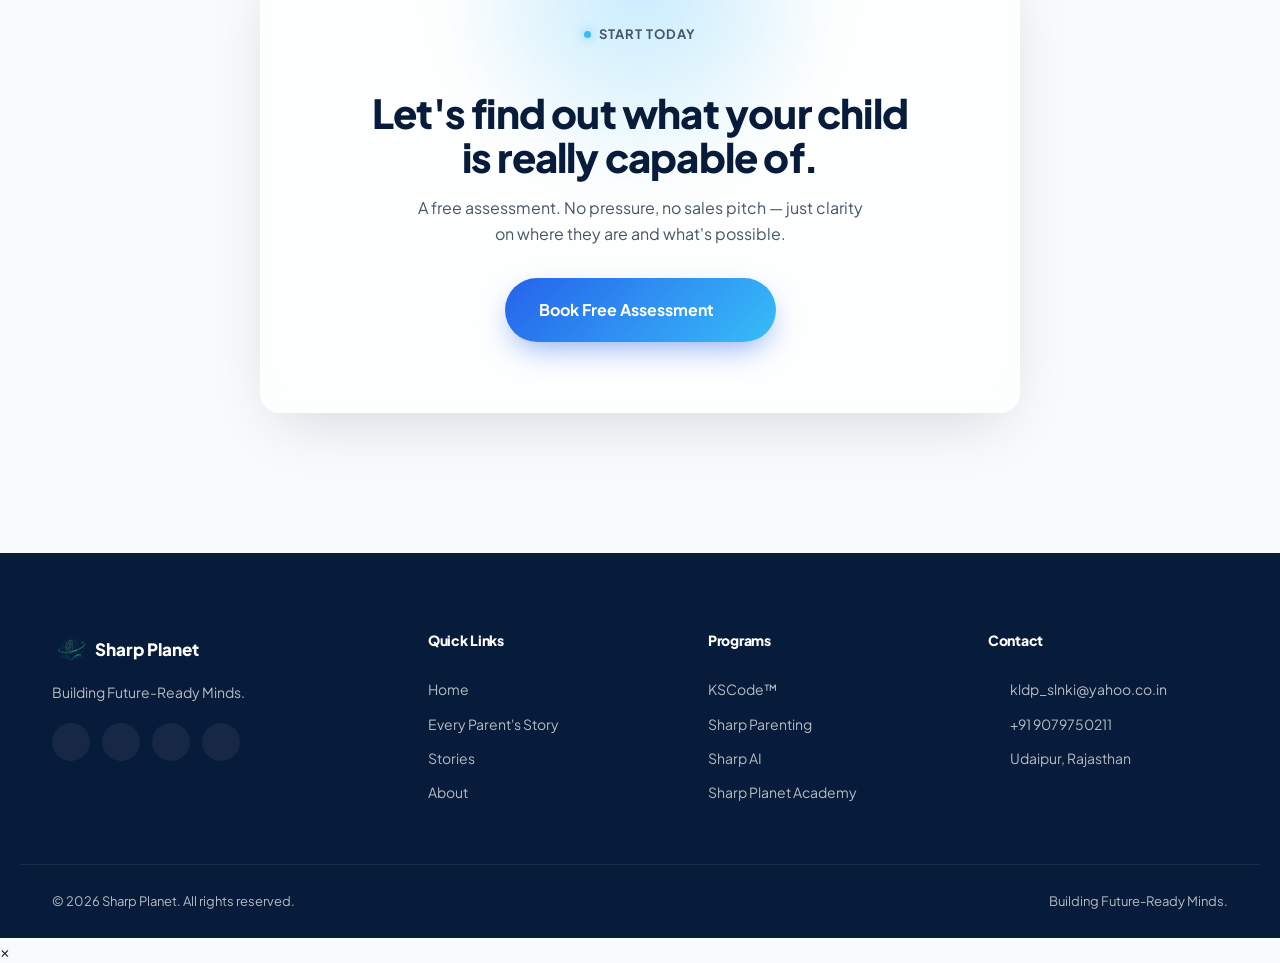
==== commit f6bffa4c: "Update index.html" ====
--- a/index.html
+++ b/index.html
@@ -435,59 +435,70 @@
   <div class="stories-track-wrap">
     <div class="stories-track" id="storiesTrack">
 
+     <article class="story-testimonial glass-card">
+  <div class="story-testimonial__media">
+    <svg viewBox="0 0 100 100" aria-hidden="true"><circle cx="50" cy="38" r="20" fill="#DBEAFE"/><path d="M14 96c4-24 20-36 36-36s32 12 36 36" fill="#DBEAFE"/></svg>
+    <button class="play-btn" data-video="7c88zidN27w" aria-label="Play Anita's story">
+      <i data-lucide="play"></i>
+    </button>
+  </div>
+  <p>unbelievable presentation of president of india by little champ</p>
+  <strong>Anita R.</strong><span>Parent, Grade 6</span>
+</article>
+
       <article class="story-testimonial glass-card">
-        <div class="story-testimonial__media">
-          <svg viewBox="0 0 100 100" aria-hidden="true"><circle cx="50" cy="38" r="20" fill="#DBEAFE"/><path d="M14 96c4-24 20-36 36-36s32 12 36 36" fill="#DBEAFE"/></svg>
-          <span class="play-btn"><i data-lucide="play"></i></span>
-        </div>
-        <p>“My son used to forget chapters within a week. Three months into KSCode™, he's teaching his sister the same tricks.”</p>
-        <strong>Anita R.</strong><span>Parent, Grade 6</span>
-      </article>
+  <div class="story-testimonial__media">
+    <svg viewBox="0 0 100 100" aria-hidden="true"><circle cx="50" cy="38" r="20" fill="#DBEAFE"/><path d="M14 96c4-24 20-36 36-36s32 12 36 36" fill="#DBEAFE"/></svg>
+    <button class="play-btn" data-video="qCQ8F3QkdFY" aria-label="Play Anita's story">
+      <i data-lucide="play"></i>
+    </button>
+  </div>
+  <p>“Daughter Stuns Her Papa: Memorises Full Book Effortlessly | Memory Masterclass Results”</p>
+  <strong>Anita R.</strong><span>Parent, Grade 6</span>
+</article>
 
       <article class="story-testimonial glass-card">
-        <div class="story-testimonial__media">
-          <svg viewBox="0 0 100 100" aria-hidden="true"><circle cx="50" cy="38" r="20" fill="#DCFCE7"/><path d="M14 96c4-24 20-36 36-36s32 12 36 36" fill="#DCFCE7"/></svg>
-          <span class="play-btn"><i data-lucide="play"></i></span>
-        </div>
-        <p>“I stopped being scared of the whiteboard. Now I put my hand up first.”</p>
-        <strong>Devansh P.</strong><span>Student, Grade 8</span>
-      </article>
-
+  <div class="story-testimonial__media">
+    <svg viewBox="0 0 100 100" aria-hidden="true"><circle cx="50" cy="38" r="20" fill="#DBEAFE"/><path d="M14 96c4-24 20-36 36-36s32 12 36 36" fill="#DBEAFE"/></svg>
+    <button class="play-btn" data-video="xm88qKNw_qk" aria-label="Play Anita's story">
+      <i data-lucide="play"></i>
+    </button>
+  </div>
+  <p>“Proud Mumma Shares How Her Daughter Scored 16% Higher with My Training”</p>
+  <strong>Anita R.</strong><span>Parent, Grade 6</span>
+</article>
       <article class="story-testimonial glass-card">
-        <div class="story-testimonial__media">
-          <svg viewBox="0 0 100 100" aria-hidden="true"><circle cx="50" cy="38" r="20" fill="#E0E7FF"/><path d="M14 96c4-24 20-36 36-36s32 12 36 36" fill="#E0E7FF"/></svg>
-          <span class="play-btn"><i data-lucide="play"></i></span>
-        </div>
-        <p>“We rolled KSCode™ out across two sections. Attention spans and test scores both moved within a term.”</p>
-        <strong>Meera K.</strong><span>Principal, Riverdale School</span>
-      </article>
-
+  <div class="story-testimonial__media">
+    <svg viewBox="0 0 100 100" aria-hidden="true"><circle cx="50" cy="38" r="20" fill="#DBEAFE"/><path d="M14 96c4-24 20-36 36-36s32 12 36 36" fill="#DBEAFE"/></svg>
+    <button class="play-btn" data-video="QeUyPN-5ayE" aria-label="Play Anita's story">
+      <i data-lucide="play"></i>
+    </button>
+  </div>
+  <p>Presenting prime minister of india by little kid.</p>
+  <strong>Anita R.</strong><span>Parent, Grade 6</span>
+</article>
+
+      <!-- duplicate set for seamless loop -->
       <article class="story-testimonial glass-card">
-        <div class="story-testimonial__media">
-          <svg viewBox="0 0 100 100" aria-hidden="true"><circle cx="50" cy="38" r="20" fill="#CFFAFE"/><path d="M14 96c4-24 20-36 36-36s32 12 36 36" fill="#CFFAFE"/></svg>
-          <span class="play-btn"><i data-lucide="play"></i></span>
-        </div>
-        <p>“Exam week used to mean tears. This year, she made her own revision plan.”</p>
-        <strong>Farah S.</strong><span>Parent, Grade 9</span>
-      </article>
-
-      <!-- duplicate set for seamless loop -->
-      <article class="story-testimonial glass-card" aria-hidden="true">
-        <div class="story-testimonial__media">
-          <svg viewBox="0 0 100 100" aria-hidden="true"><circle cx="50" cy="38" r="20" fill="#DBEAFE"/><path d="M14 96c4-24 20-36 36-36s32 12 36 36" fill="#DBEAFE"/></svg>
-          <span class="play-btn"><i data-lucide="play"></i></span>
-        </div>
-        <p>“My son used to forget chapters within a week. Three months into KSCode™, he's teaching his sister the same tricks.”</p>
-        <strong>Anita R.</strong><span>Parent, Grade 6</span>
-      </article>
-      <article class="story-testimonial glass-card" aria-hidden="true">
-        <div class="story-testimonial__media">
-          <svg viewBox="0 0 100 100" aria-hidden="true"><circle cx="50" cy="38" r="20" fill="#DCFCE7"/><path d="M14 96c4-24 20-36 36-36s32 12 36 36" fill="#DCFCE7"/></svg>
-          <span class="play-btn"><i data-lucide="play"></i></span>
-        </div>
-        <p>“I stopped being scared of the whiteboard. Now I put my hand up first.”</p>
-        <strong>Devansh P.</strong><span>Student, Grade 8</span>
-      </article>
+  <div class="story-testimonial__media">
+    <svg viewBox="0 0 100 100" aria-hidden="true"><circle cx="50" cy="38" r="20" fill="#DBEAFE"/><path d="M14 96c4-24 20-36 36-36s32 12 36 36" fill="#DBEAFE"/></svg>
+    <button class="play-btn" data-video="VIDEO_ID_1" aria-label="Play Anita's story">
+      <i data-lucide="play"></i>
+    </button>
+  </div>
+  <p>"My son used to forget chapters within a week. Three months into KSCode™, he's teaching his sister the same tricks."</p>
+  <strong>Anita R.</strong><span>Parent, Grade 6</span>
+</article>
+      <article class="story-testimonial glass-card">
+  <div class="story-testimonial__media">
+    <svg viewBox="0 0 100 100" aria-hidden="true"><circle cx="50" cy="38" r="20" fill="#DBEAFE"/><path d="M14 96c4-24 20-36 36-36s32 12 36 36" fill="#DBEAFE"/></svg>
+    <button class="play-btn" data-video="VIDEO_ID_1" aria-label="Play Anita's story">
+      <i data-lucide="play"></i>
+    </button>
+  </div>
+  <p>"My son used to forget chapters within a week. Three months into KSCode™, he's teaching his sister the same tricks."</p>
+  <strong>Anita R.</strong><span>Parent, Grade 6</span>
+</article>
 
     </div>
   </div>
@@ -1278,5 +1289,13 @@
 <script src="https://cdn.jsdelivr.net/npm/gsap@3.12.5/dist/ScrollTrigger.min.js"></script>
 <script src="https://cdn.jsdelivr.net/npm/@studio-freight/lenis@1.0.42/dist/lenis.min.js"></script>
 <script src="script.js"></script>
+
+               <div class="video-modal" id="videoModal">
+  <div class="video-modal__backdrop" data-close></div>
+  <div class="video-modal__frame">
+    <button class="video-modal__close" data-close aria-label="Close video">&times;</button>
+    <div class="video-modal__ratio" id="videoModalRatio"></div>
+  </div>
+</div>
 </body>
 </html>
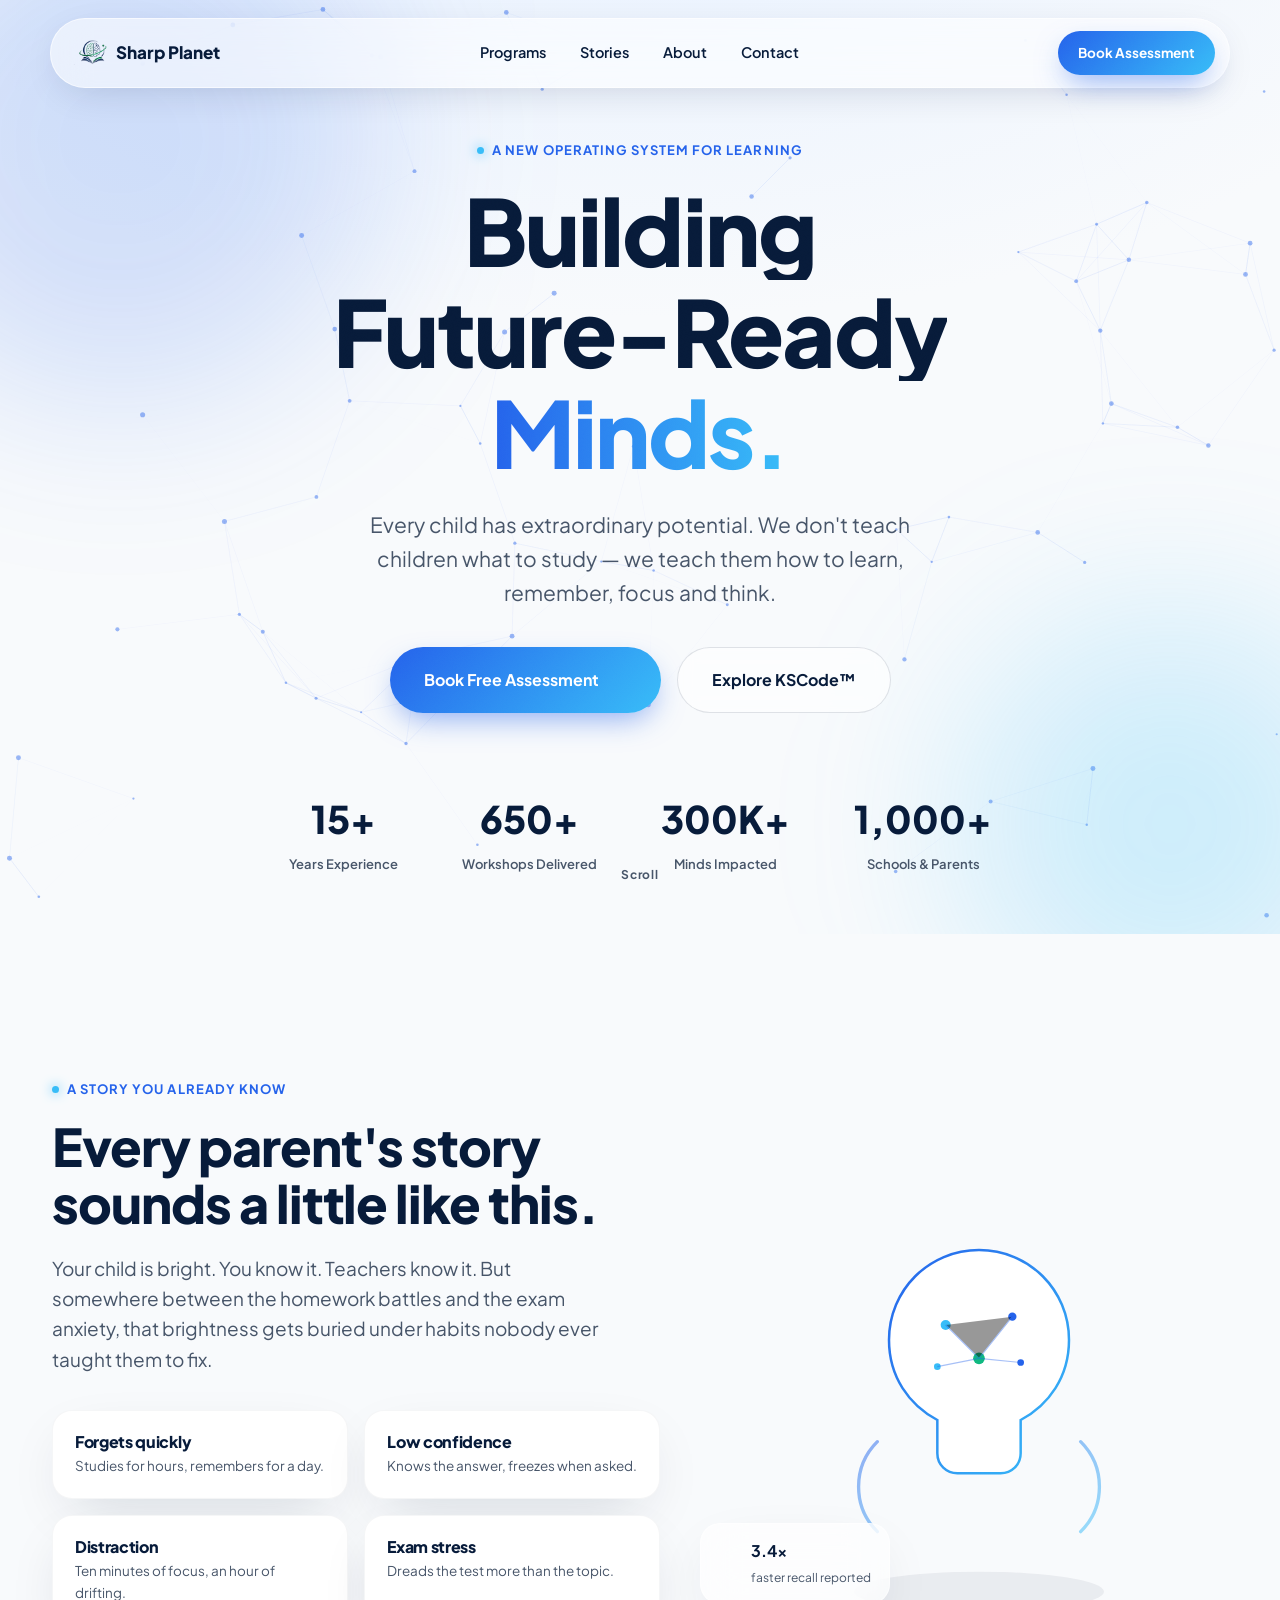
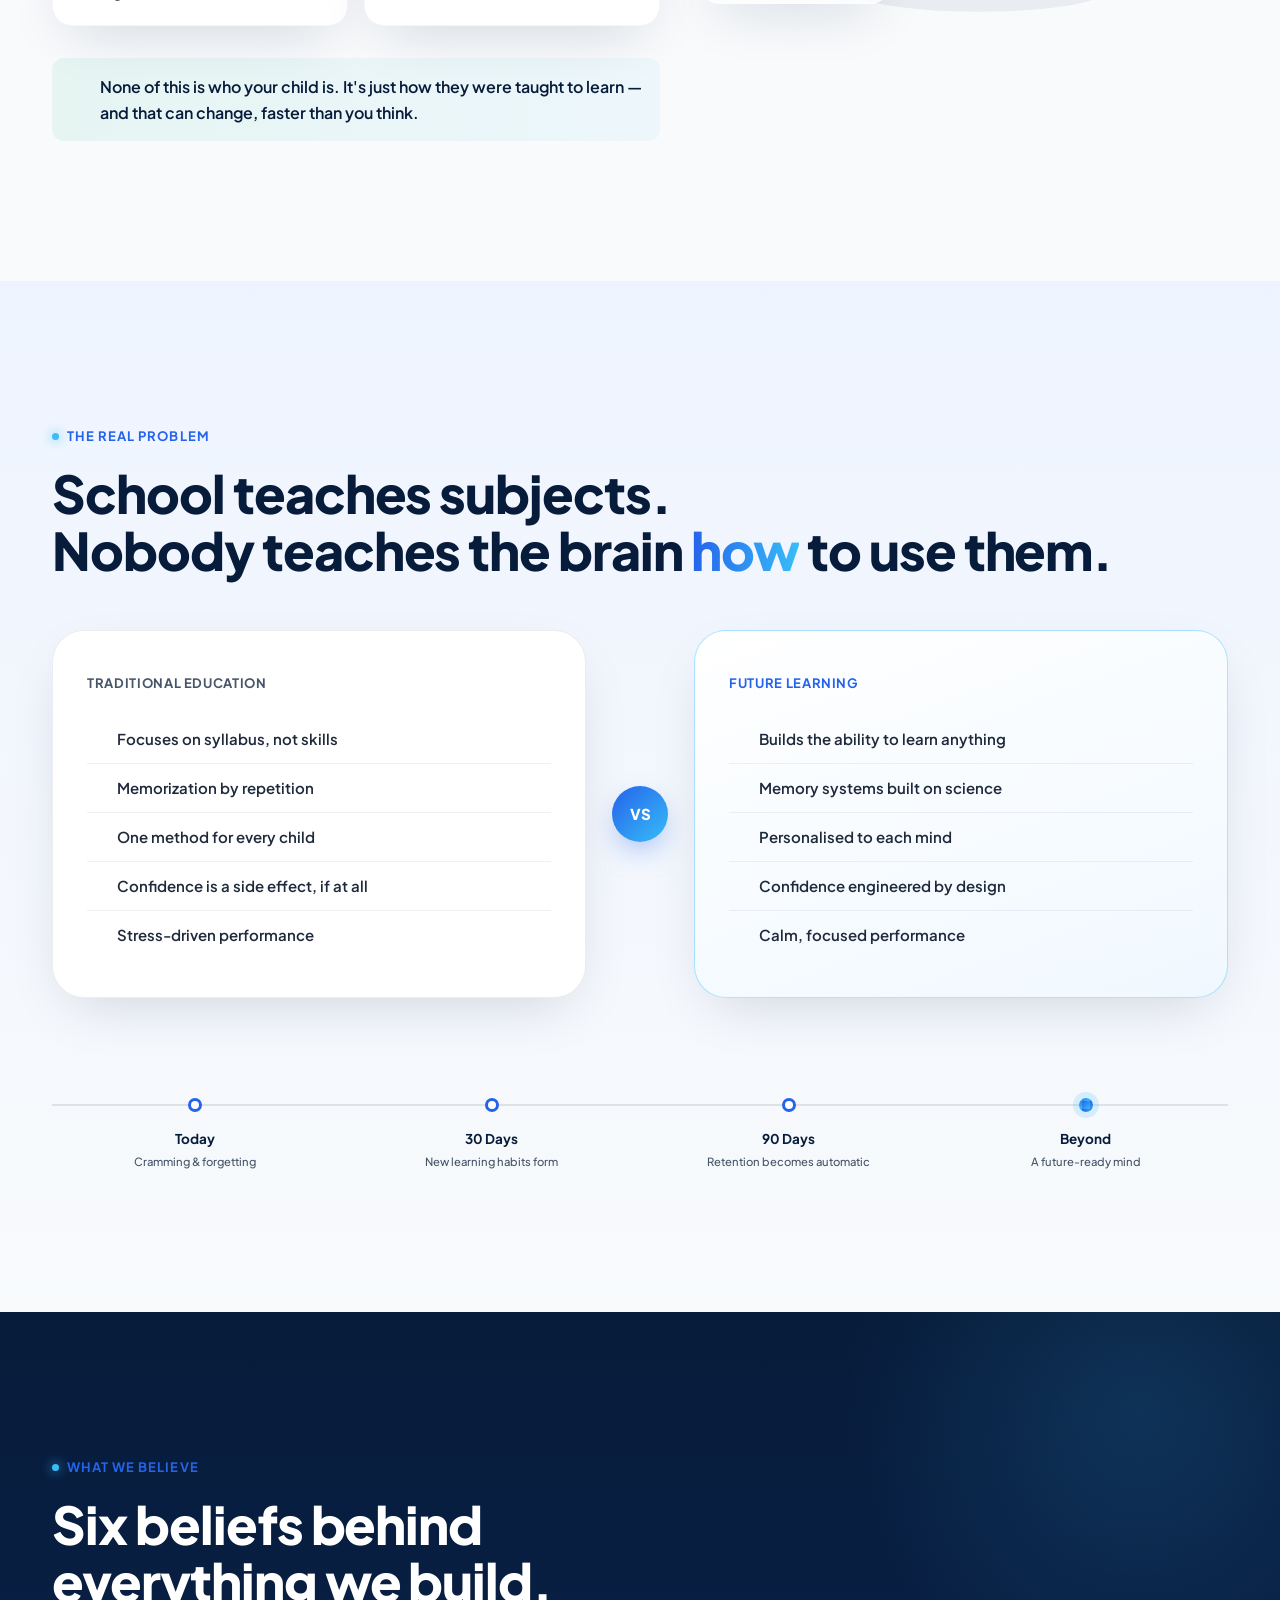
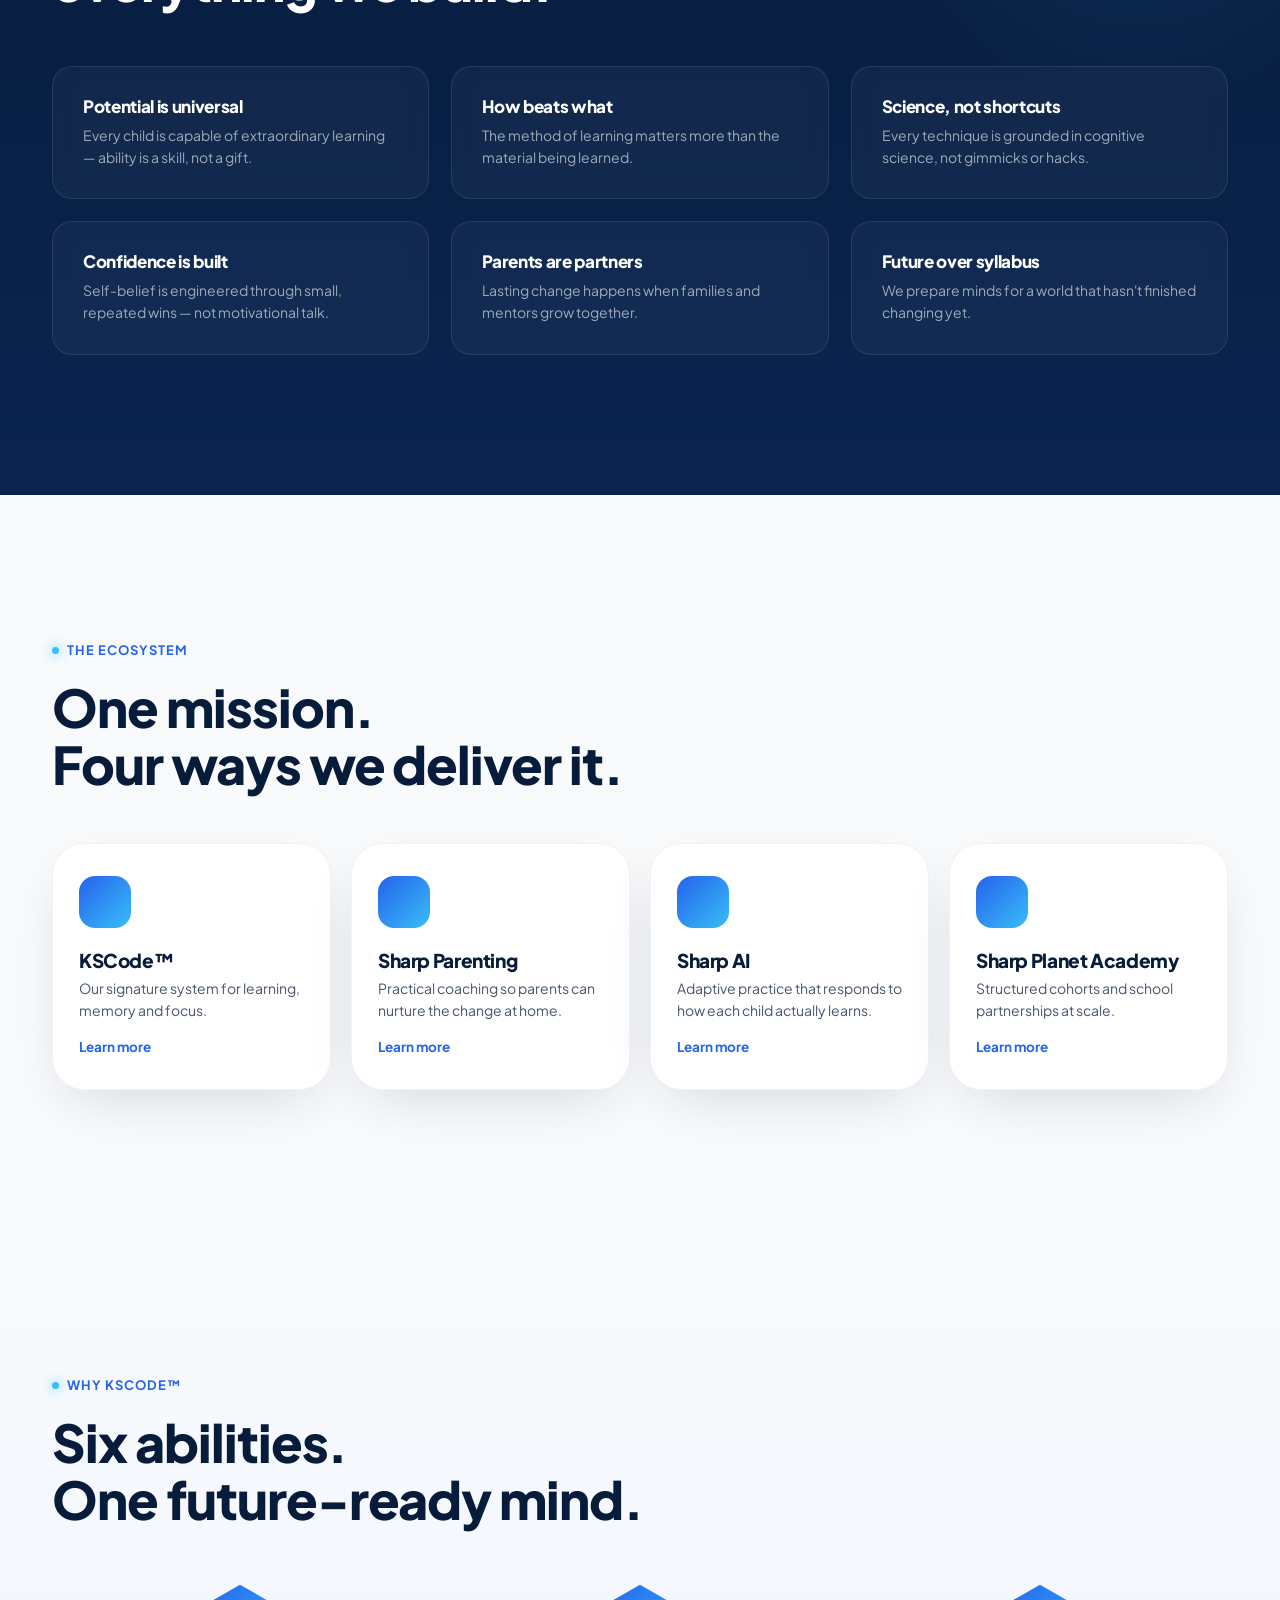
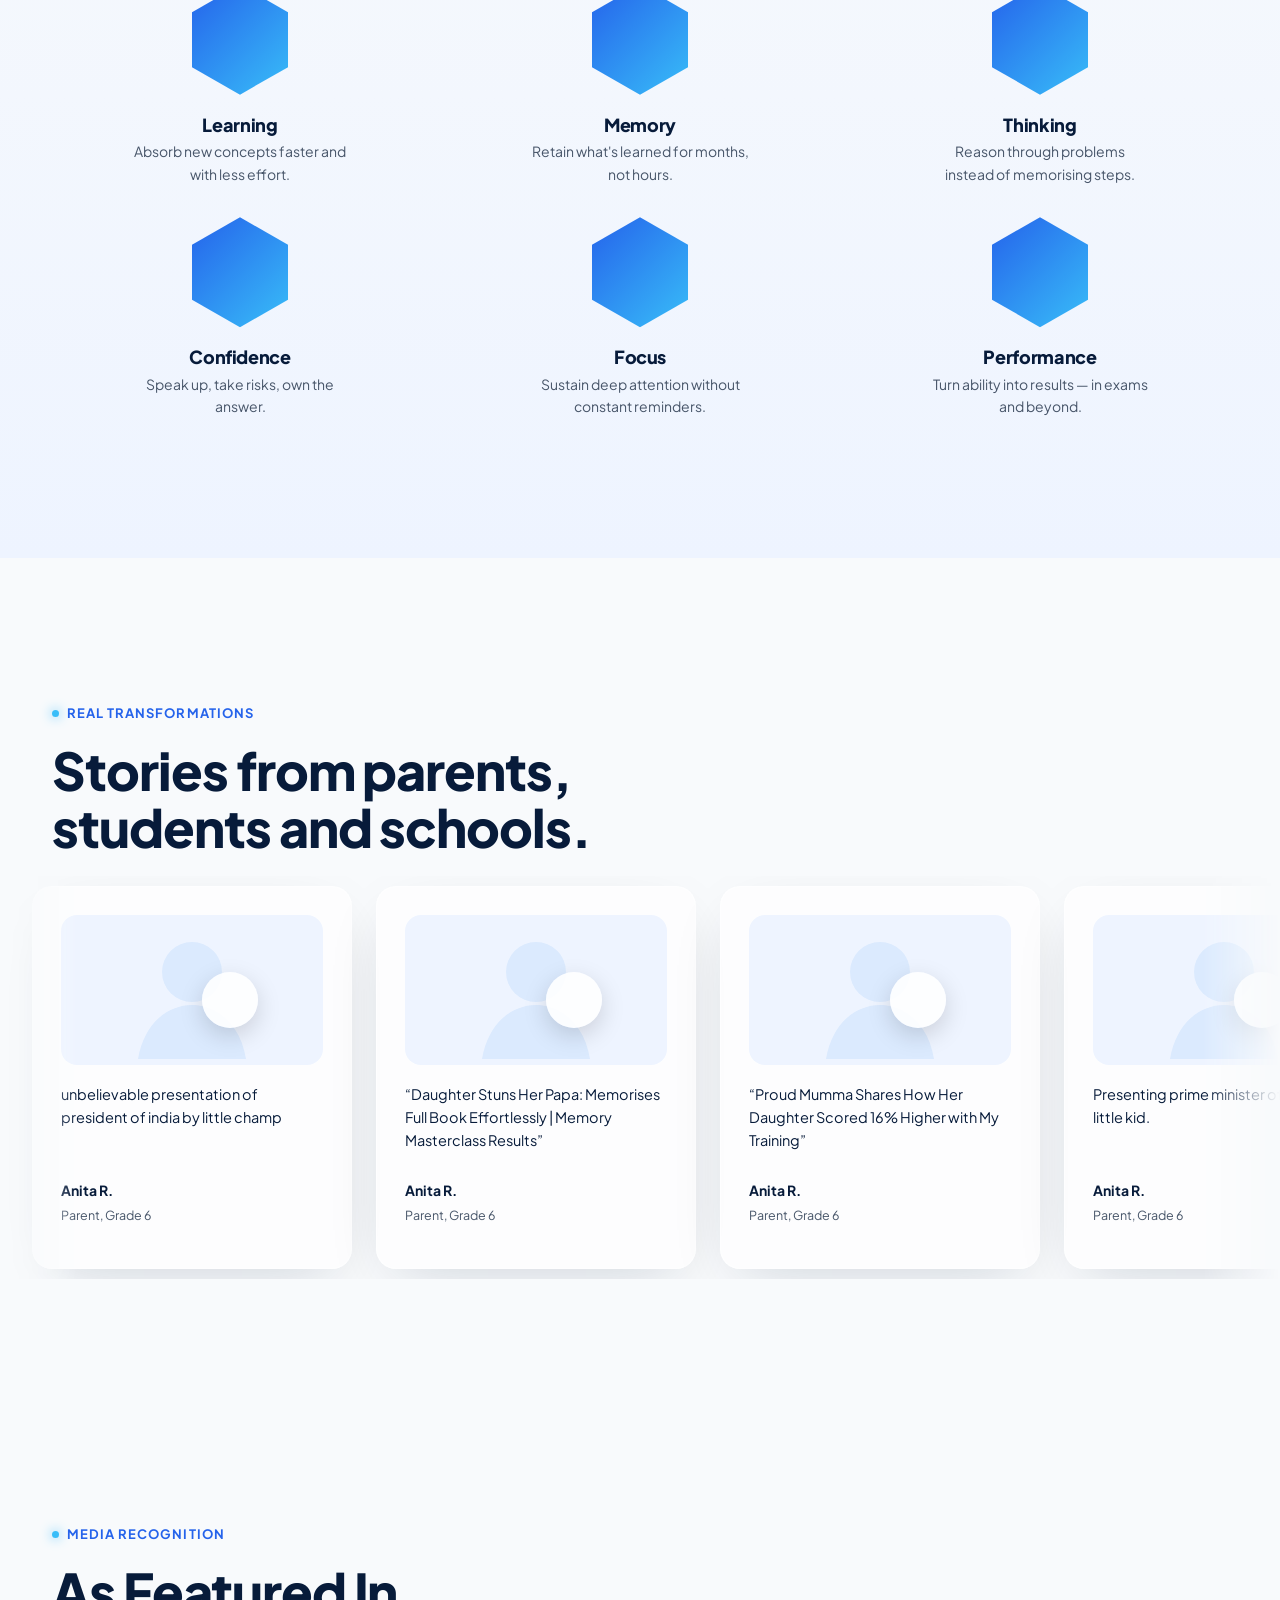
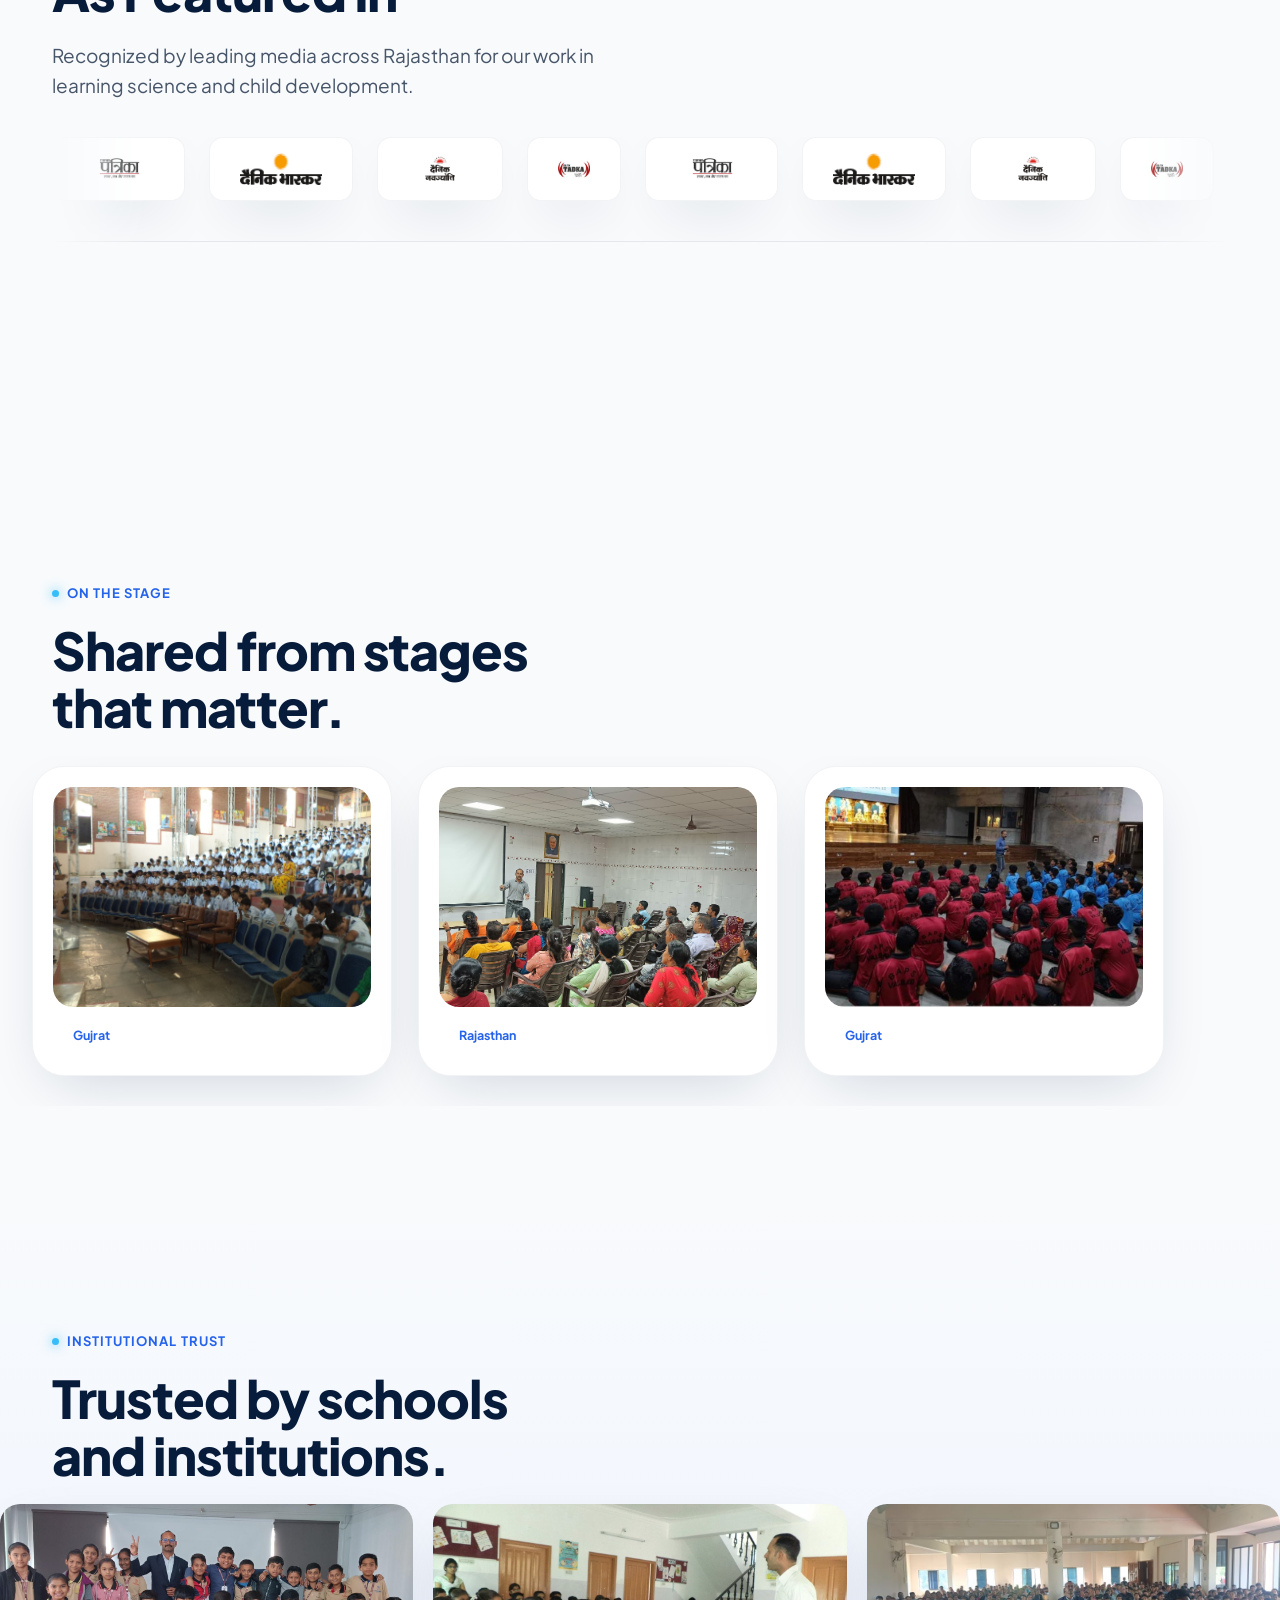
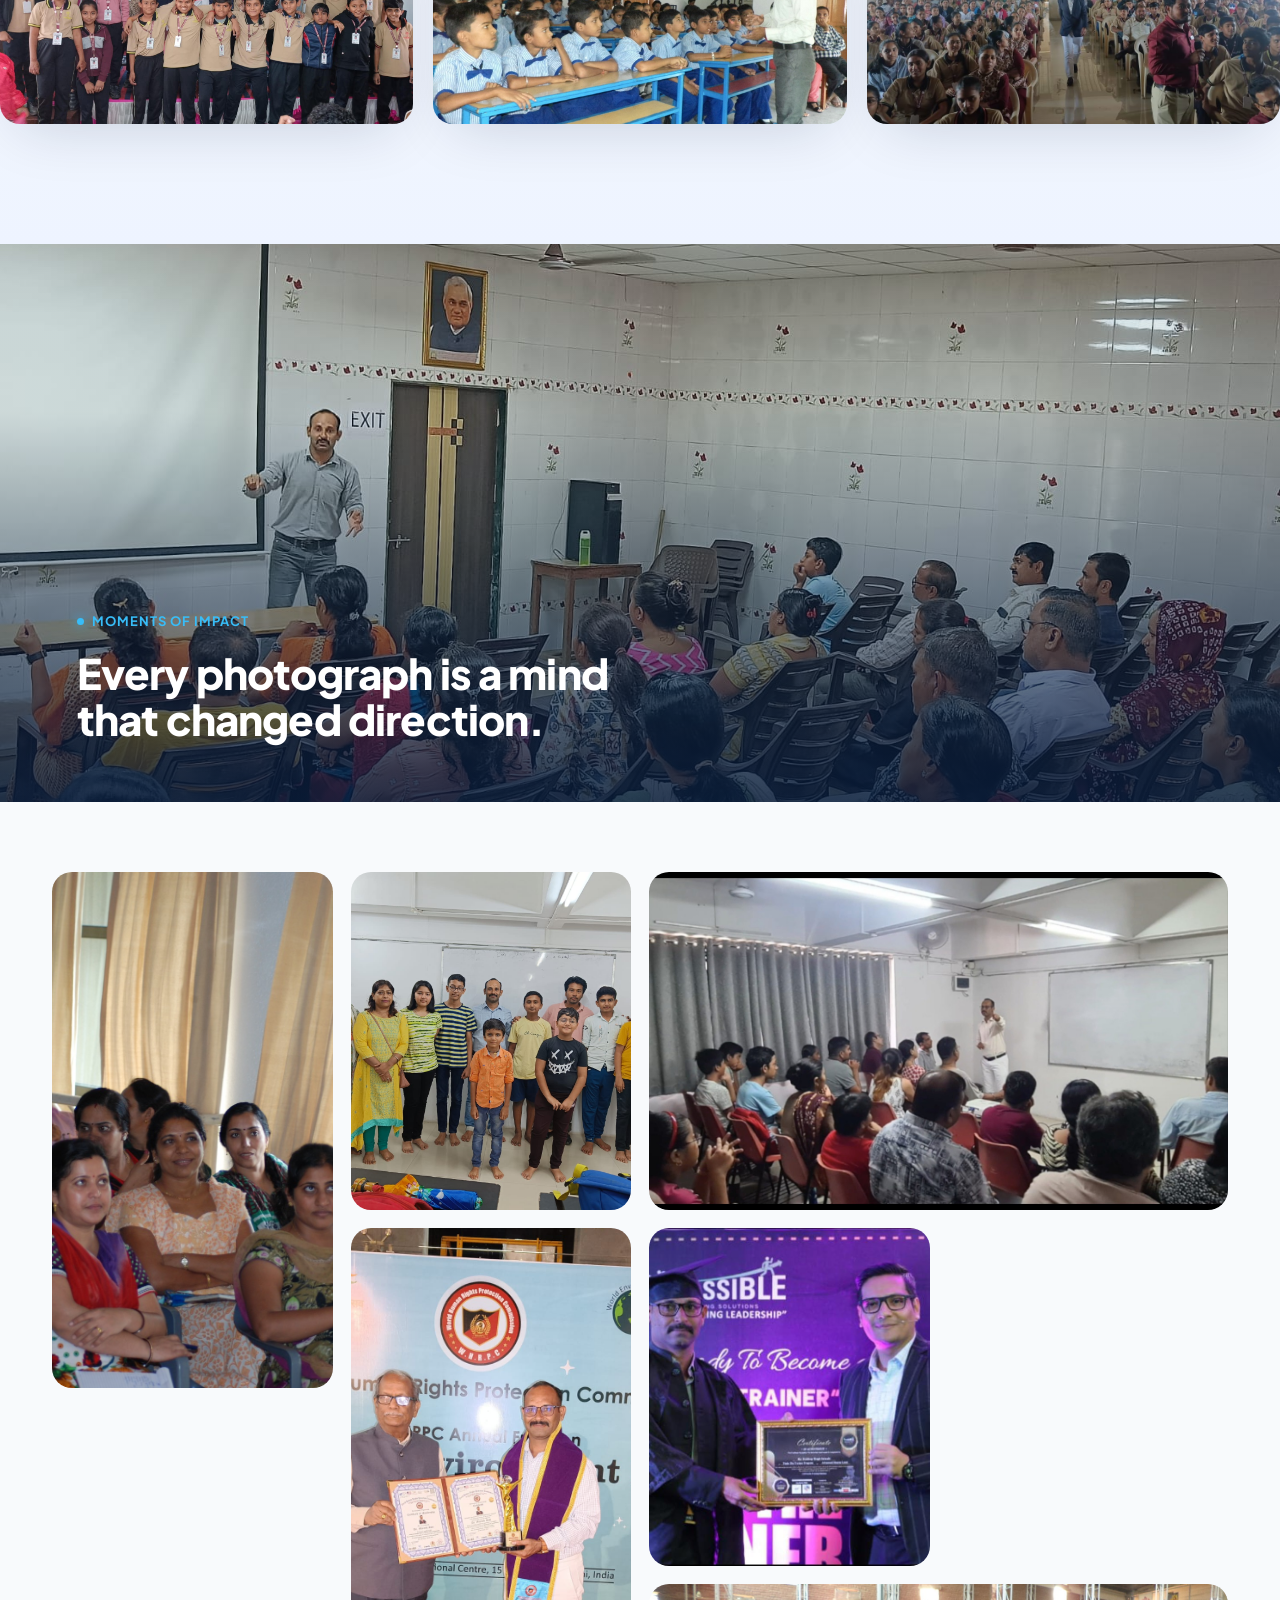
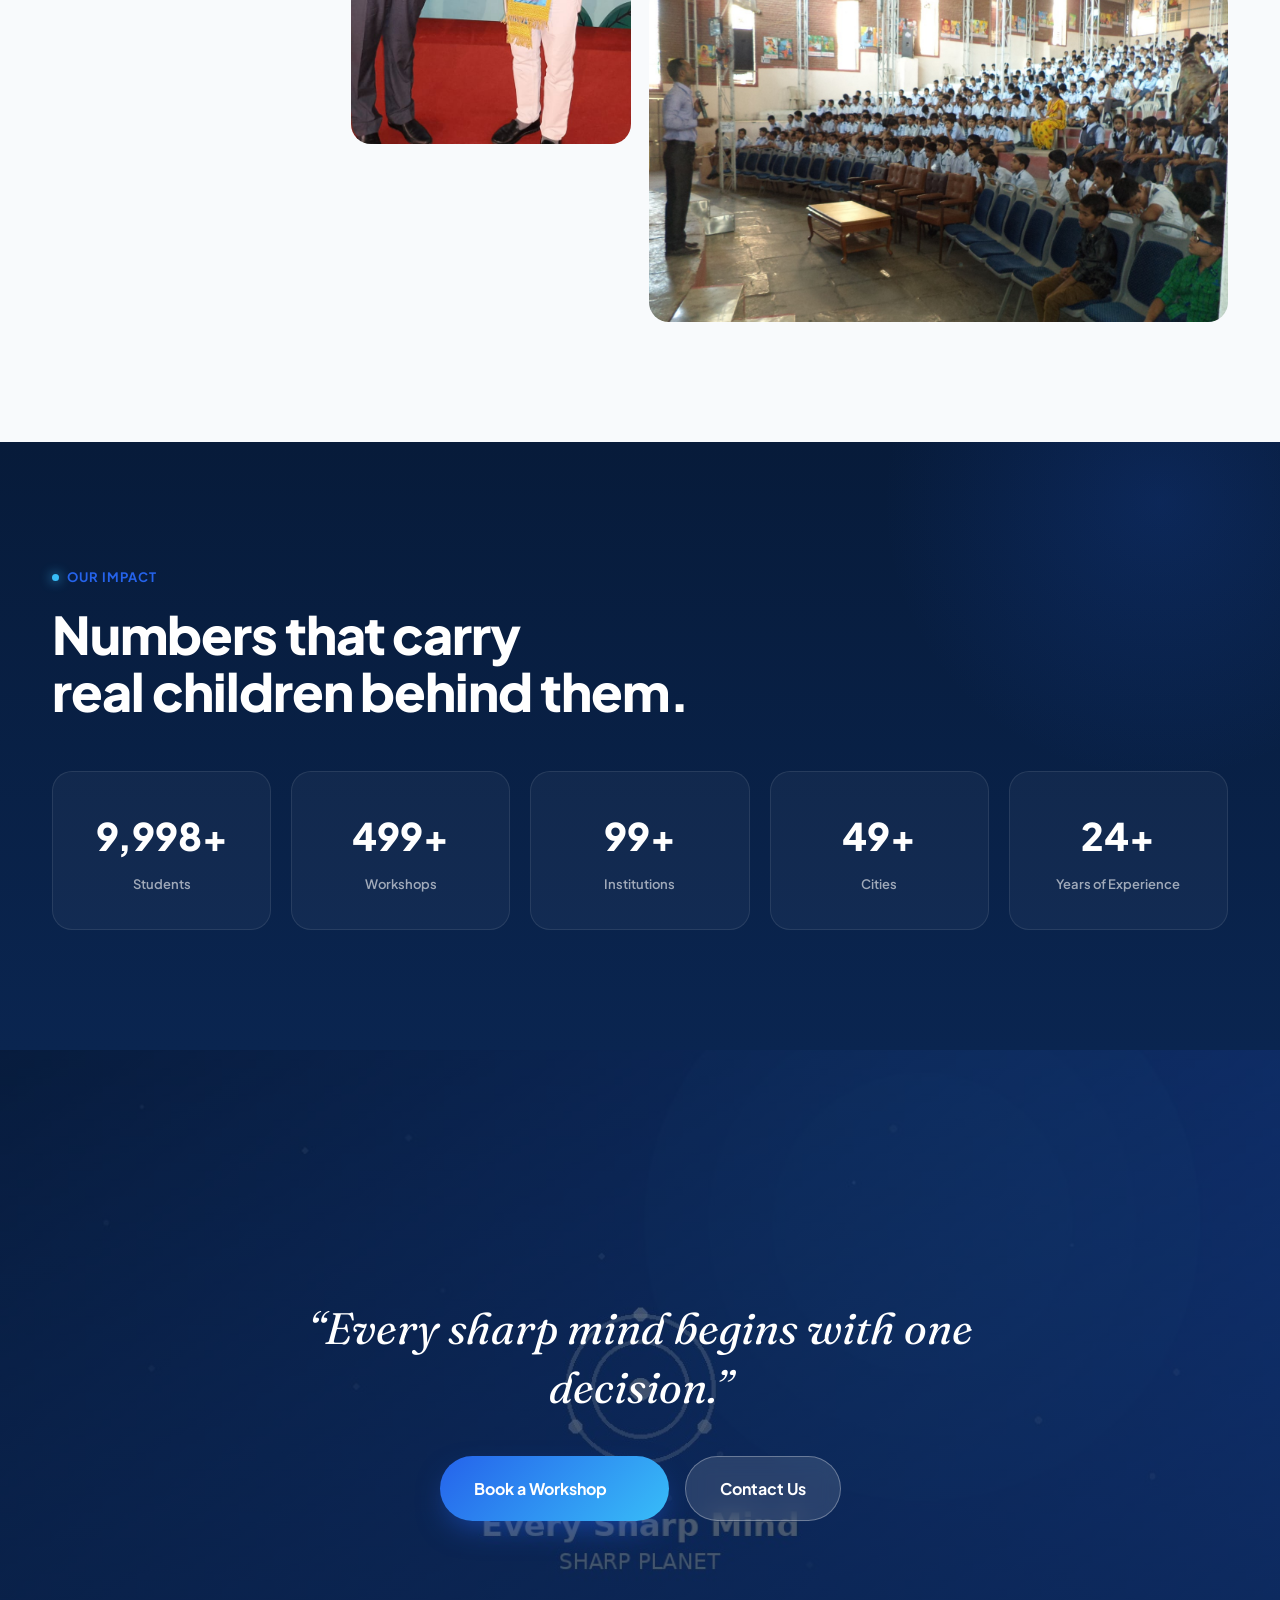
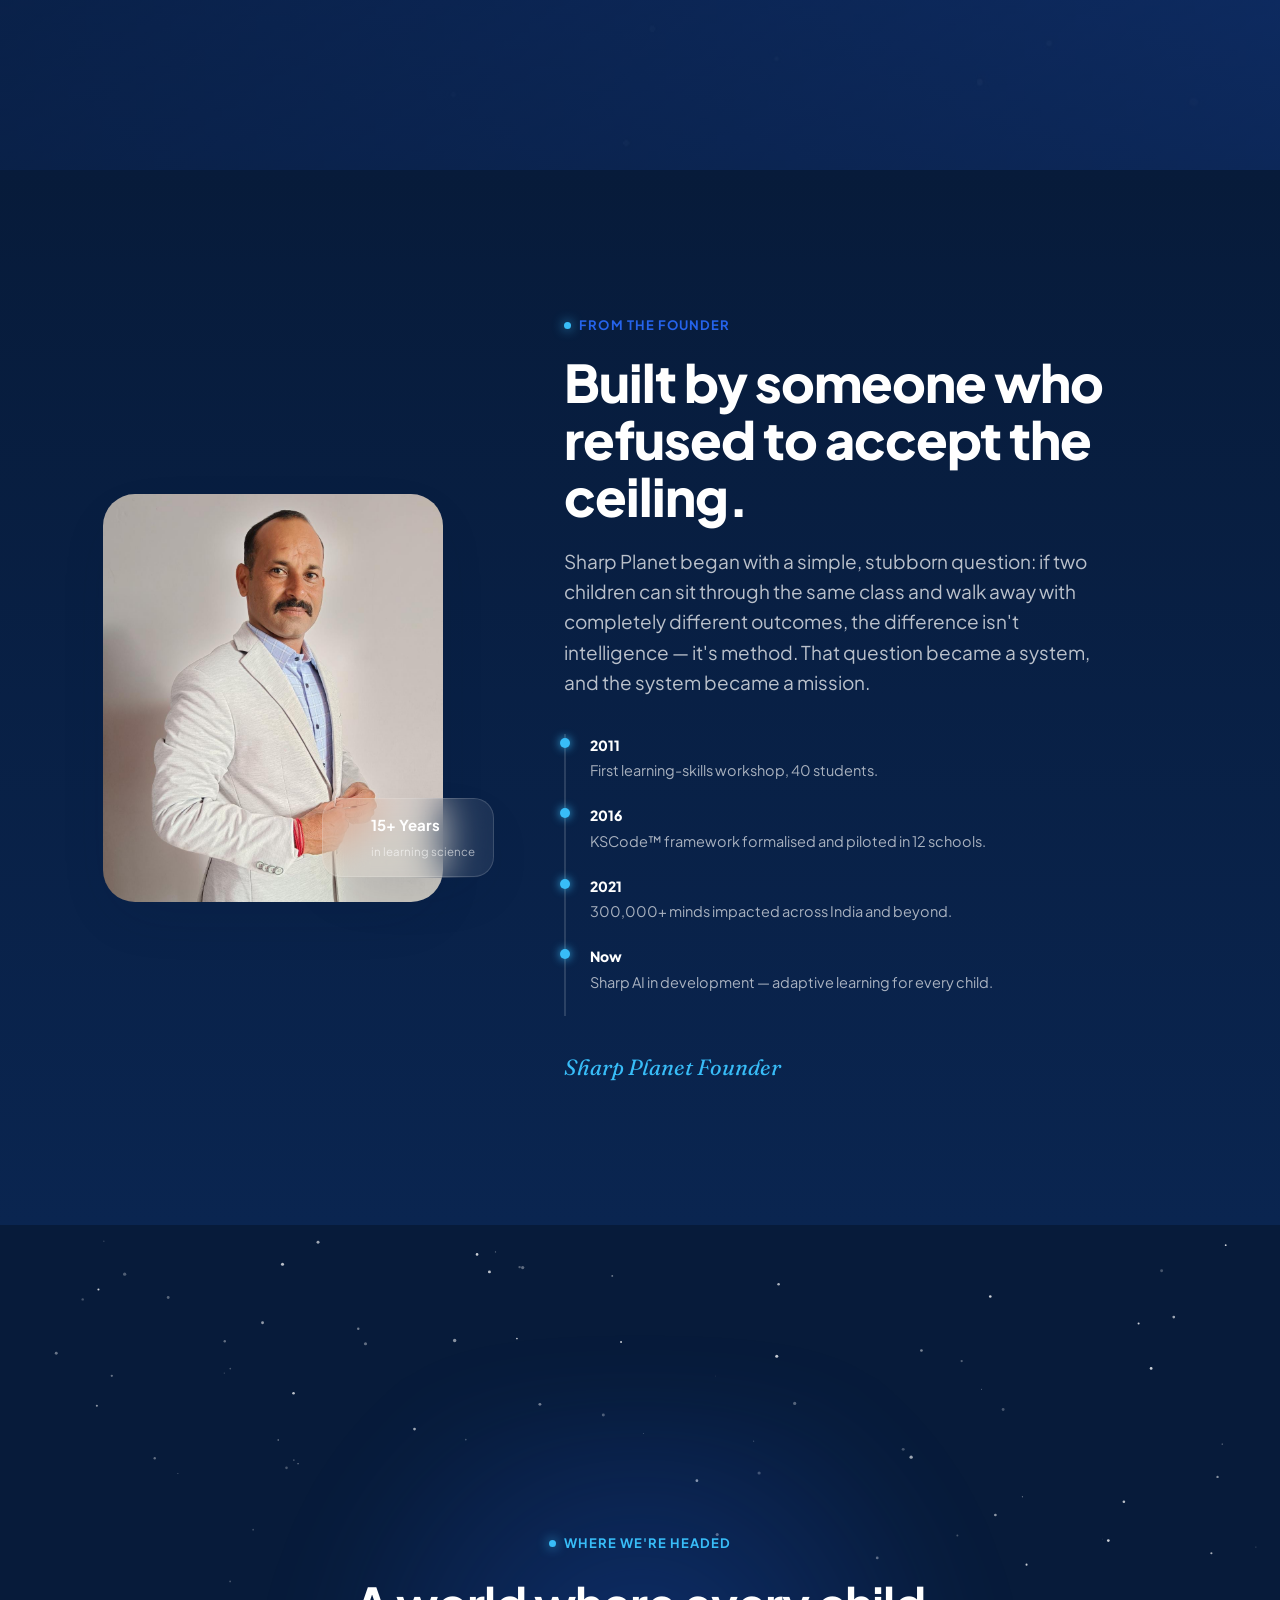
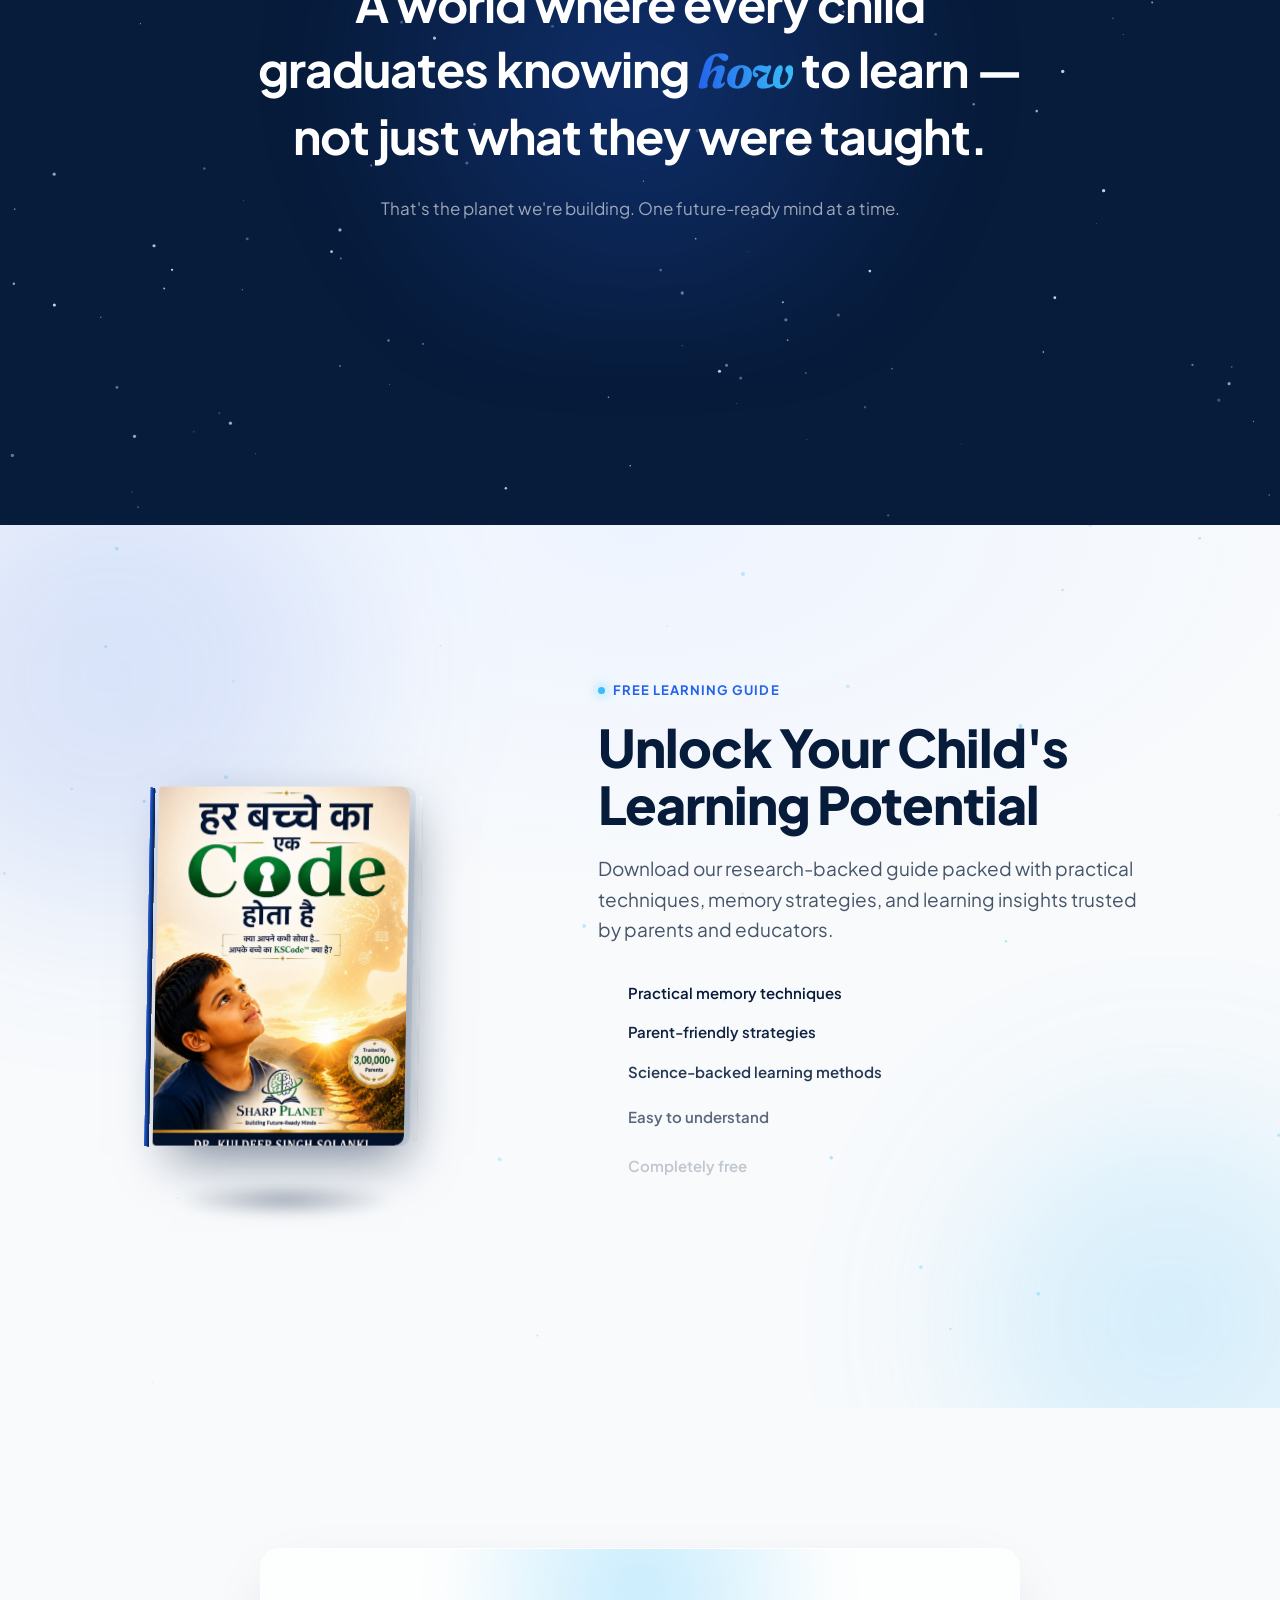
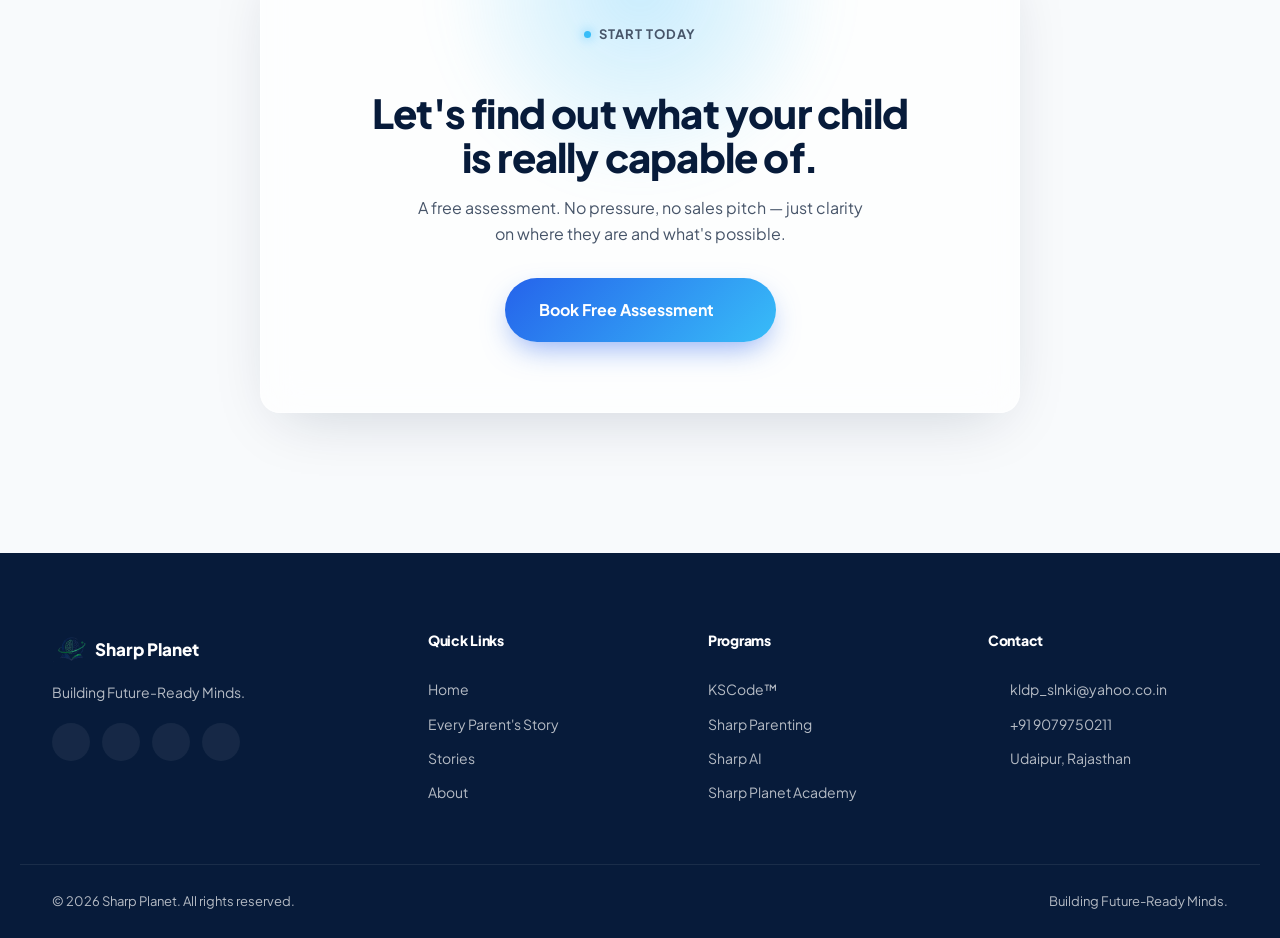
==== commit 69e409c3: "Update index.html" ====
--- a/index.html
+++ b/index.html
@@ -1283,19 +1283,19 @@
     <p>Building Future-Ready Minds.</p>
   </div>
 </footer>
-
+<div class="video-modal" id="videoModal">
+  <div class="video-modal__backdrop" data-close></div>
+  <div class="video-modal__frame">
+    <button class="video-modal__close" data-close aria-label="Close video">&times;</button>
+    <div class="video-modal__ratio" id="videoModalRatio"></div>
+  </div>
 <!-- Scripts -->
 <script src="https://cdn.jsdelivr.net/npm/gsap@3.12.5/dist/gsap.min.js"></script>
 <script src="https://cdn.jsdelivr.net/npm/gsap@3.12.5/dist/ScrollTrigger.min.js"></script>
 <script src="https://cdn.jsdelivr.net/npm/@studio-freight/lenis@1.0.42/dist/lenis.min.js"></script>
 <script src="script.js"></script>
 
-               <div class="video-modal" id="videoModal">
-  <div class="video-modal__backdrop" data-close></div>
-  <div class="video-modal__frame">
-    <button class="video-modal__close" data-close aria-label="Close video">&times;</button>
-    <div class="video-modal__ratio" id="videoModalRatio"></div>
-  </div>
+               
 </div>
 </body>
 </html>
--- a/style.css
+++ b/style.css
@@ -1147,3 +1147,35 @@
   .book-page{ padding:30px 24px; }
   .book-page__title{ font-size:18px; }
 }
+.play-btn{
+  position:absolute; top:50%; left:50%; transform:translate(-50%,-50%);
+  width:56px; height:56px; border-radius:50%;
+  display:flex; align-items:center; justify-content:center;
+  background:rgba(255,255,255,.9); border:none; cursor:pointer;
+  transition:transform .3s ease, background .3s ease;
+}
+.play-btn:hover{transform:translate(-50%,-50%) scale(1.08); background:#fff}
+.play-btn i{width:20px; height:20px; color:#0B1120; margin-left:2px}
+
+.video-modal{
+  position:fixed; inset:0; z-index:999; display:none;
+  align-items:center; justify-content:center; padding:24px;
+}
+.video-modal.open{display:flex}
+.video-modal__backdrop{
+  position:absolute; inset:0; background:rgba(7,11,21,.85); backdrop-filter:blur(6px);
+}
+.video-modal__frame{
+  position:relative; width:100%; max-width:860px; z-index:1;
+}
+.video-modal__close{
+  position:absolute; top:-42px; right:0; background:none; border:none;
+  color:#fff; font-size:32px; line-height:1; cursor:pointer;
+}
+.video-modal__ratio{
+  position:relative; width:100%; padding-top:56.25%; /* 16:9 */
+  border-radius:16px; overflow:hidden; background:#000;
+}
+.video-modal__ratio iframe{
+  position:absolute; inset:0; width:100%; height:100%; border:0;
+}
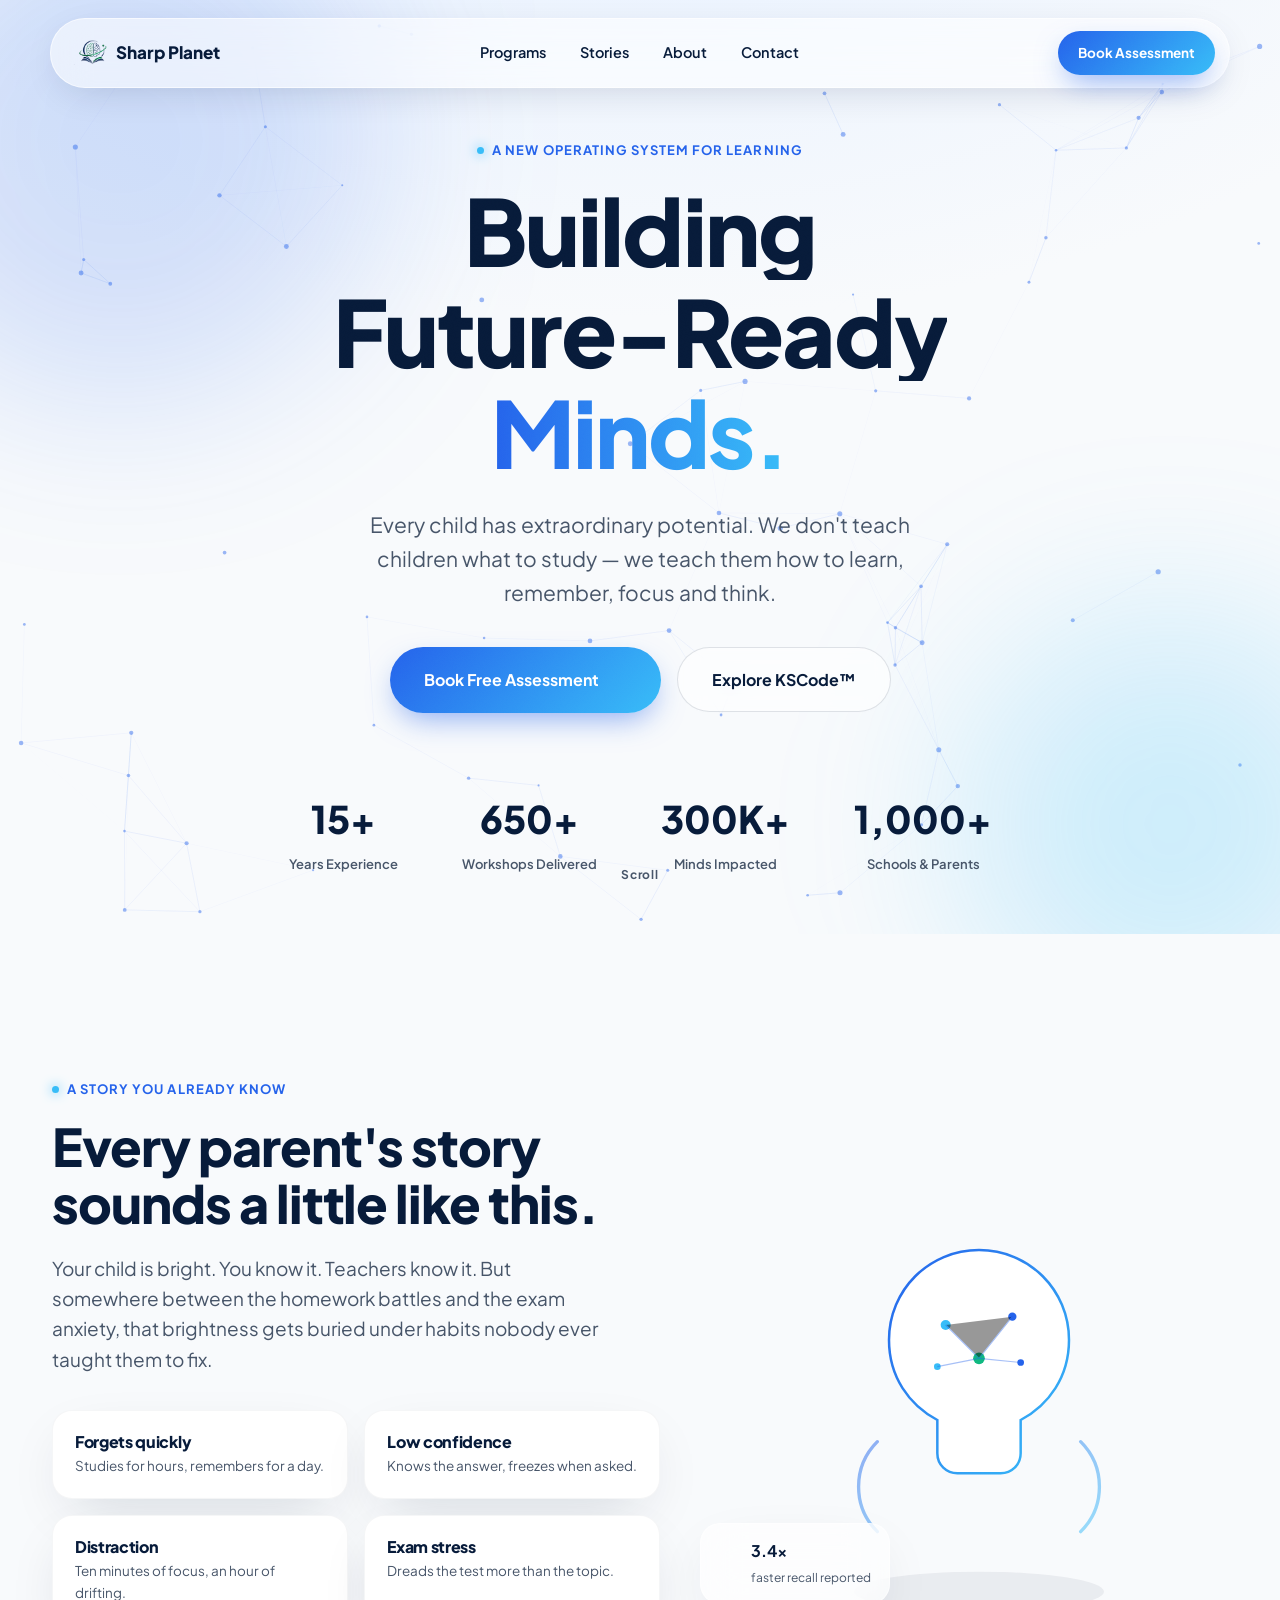
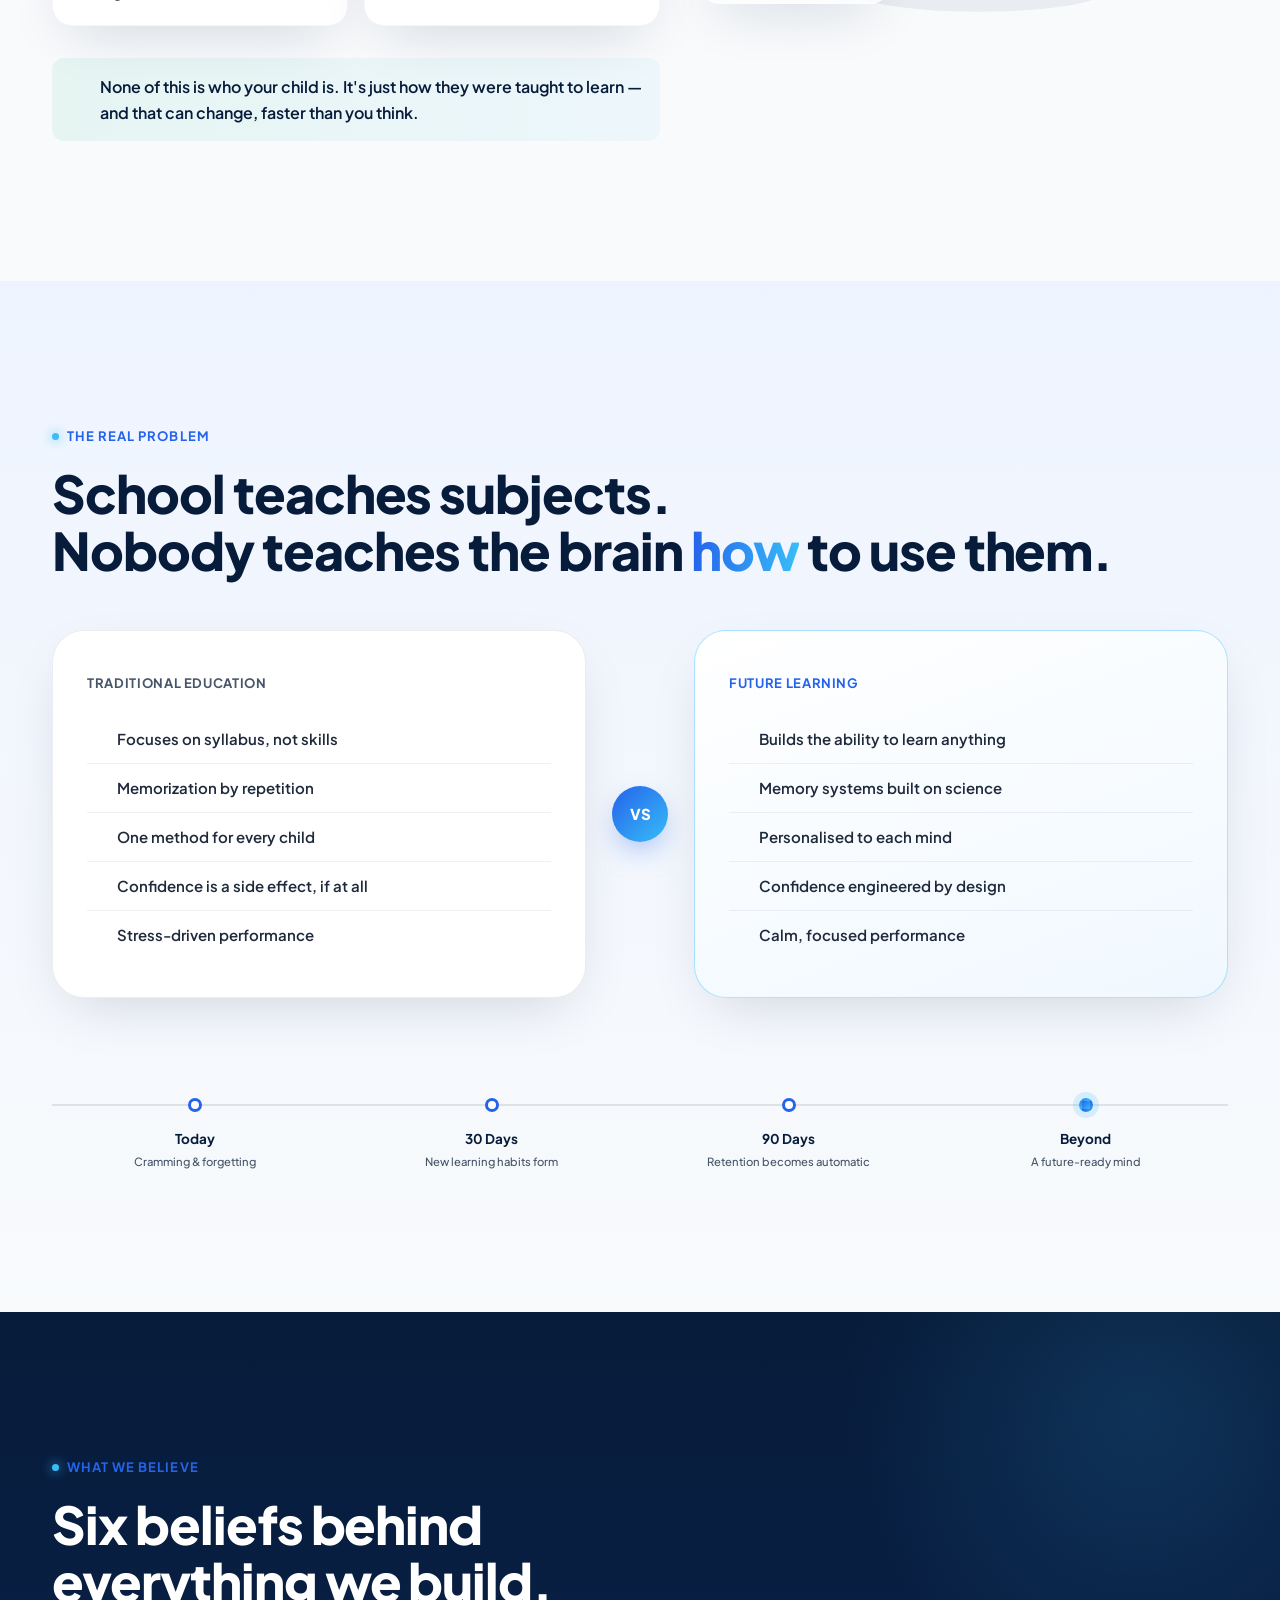
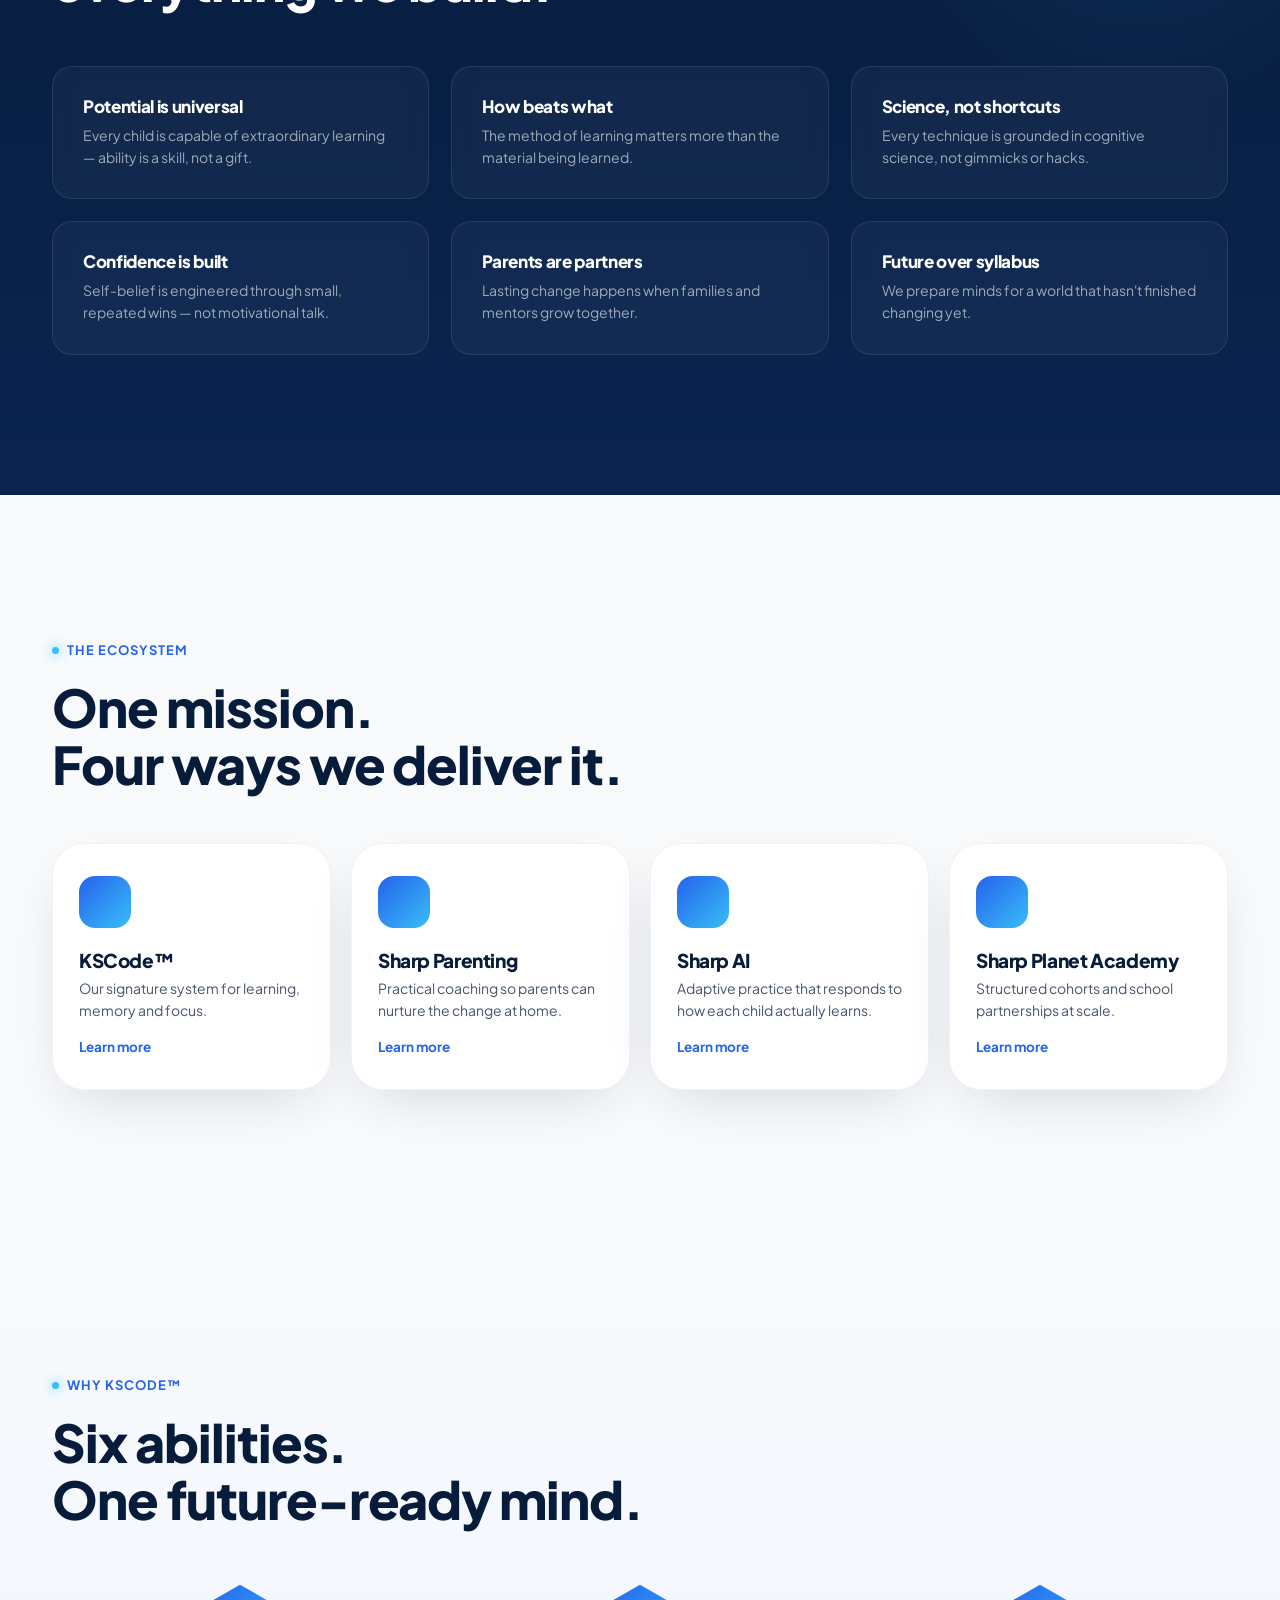
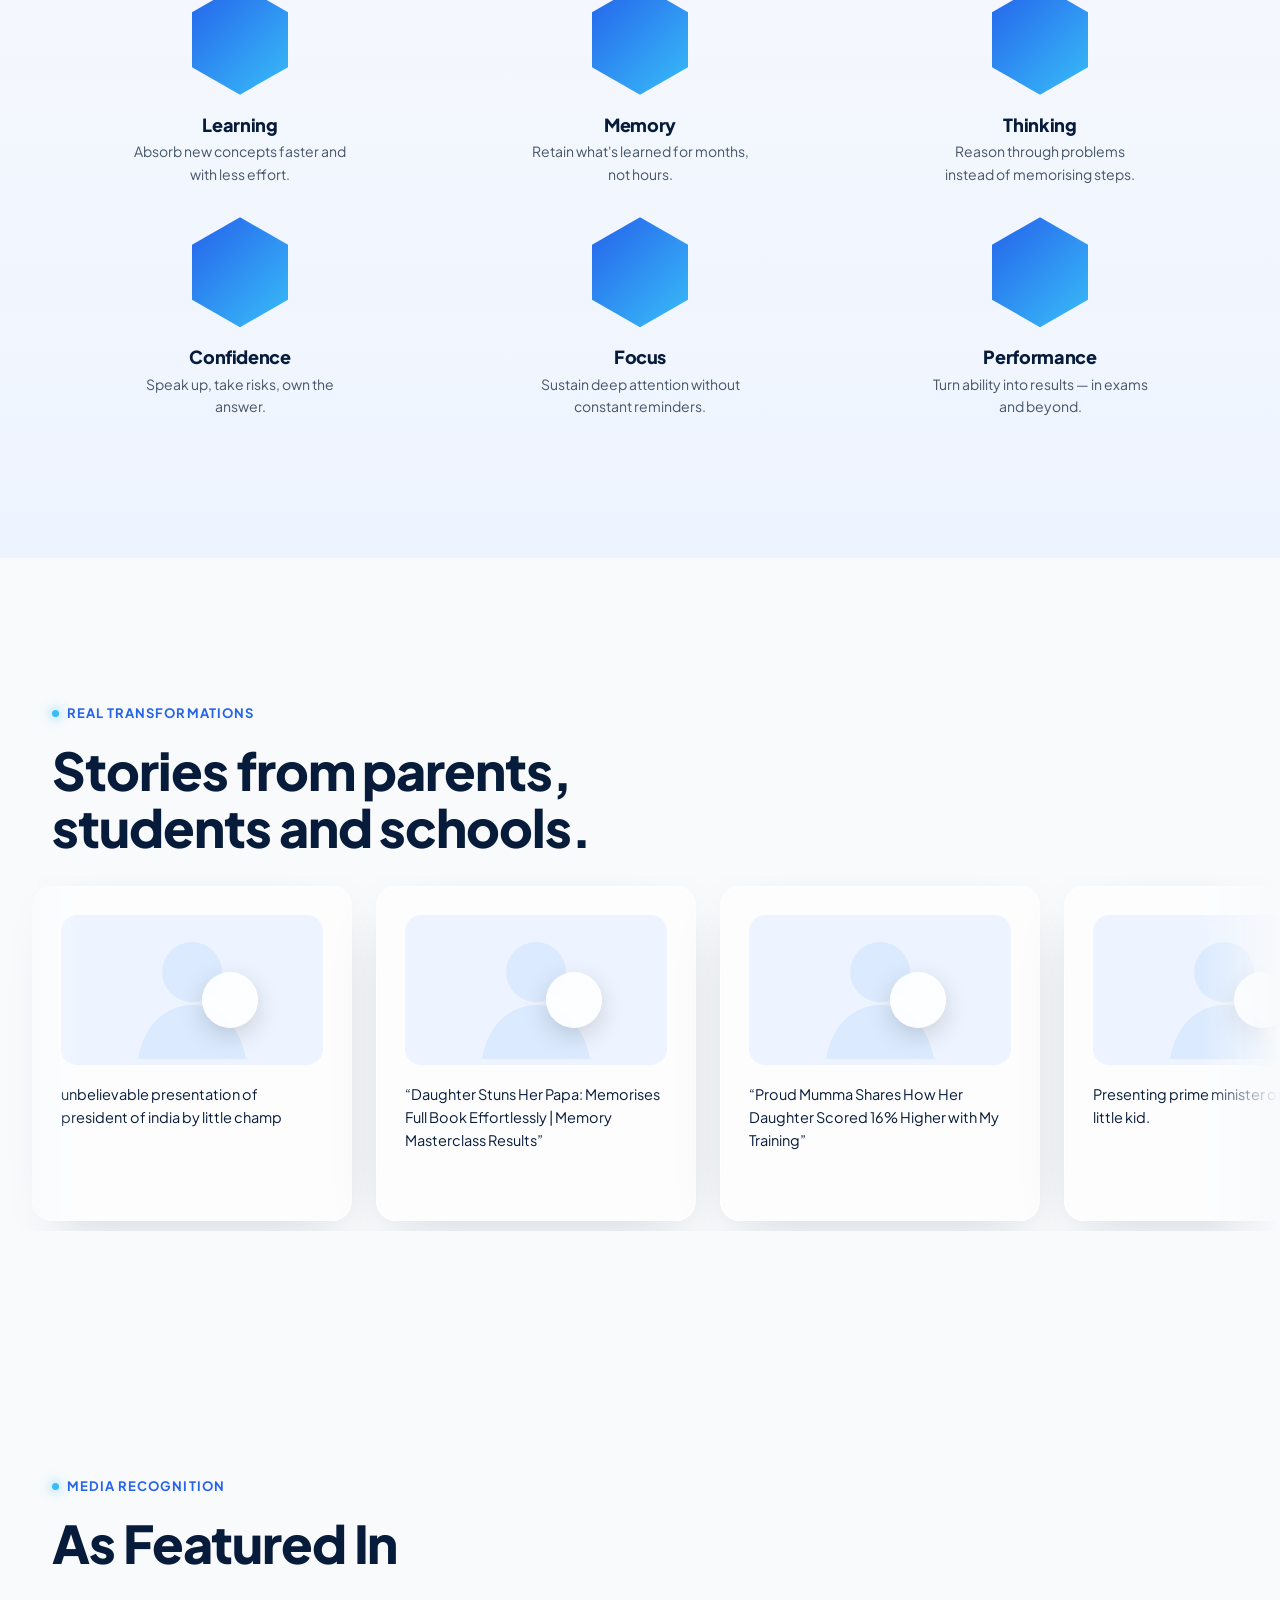
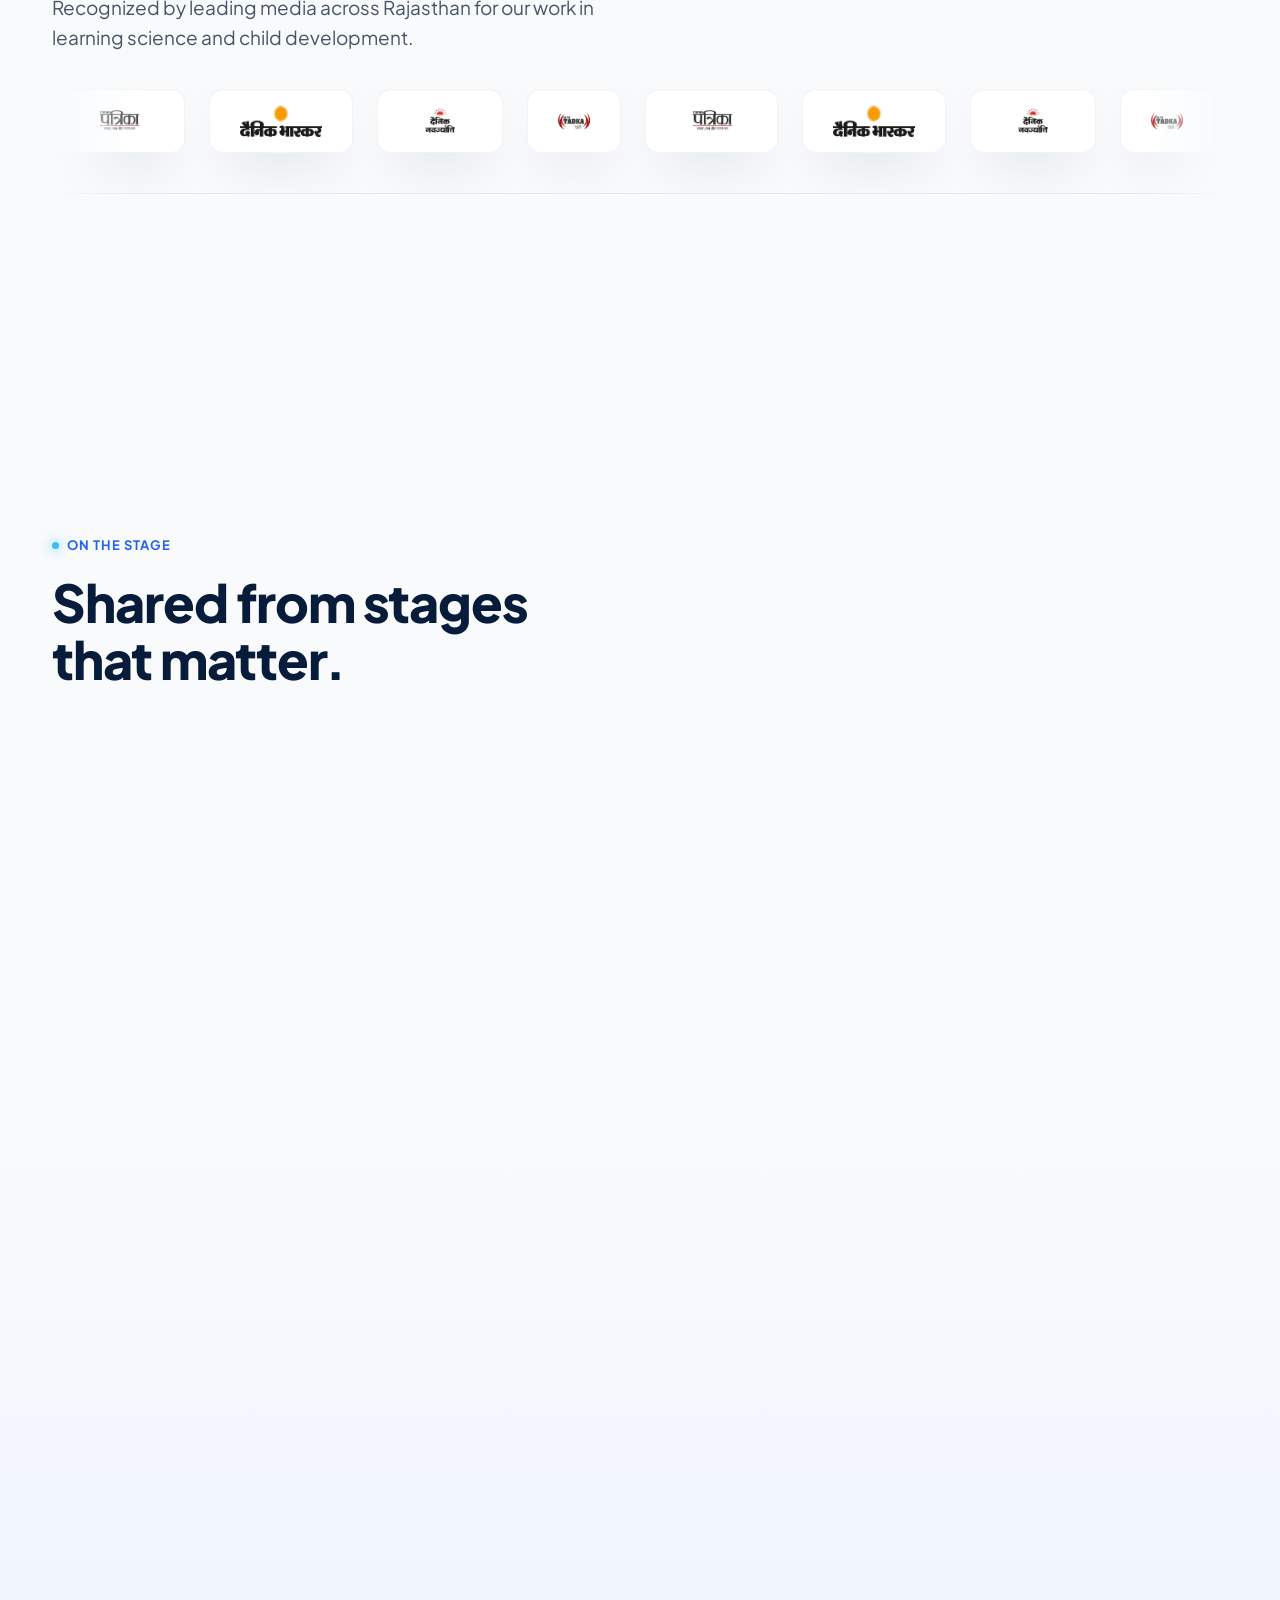
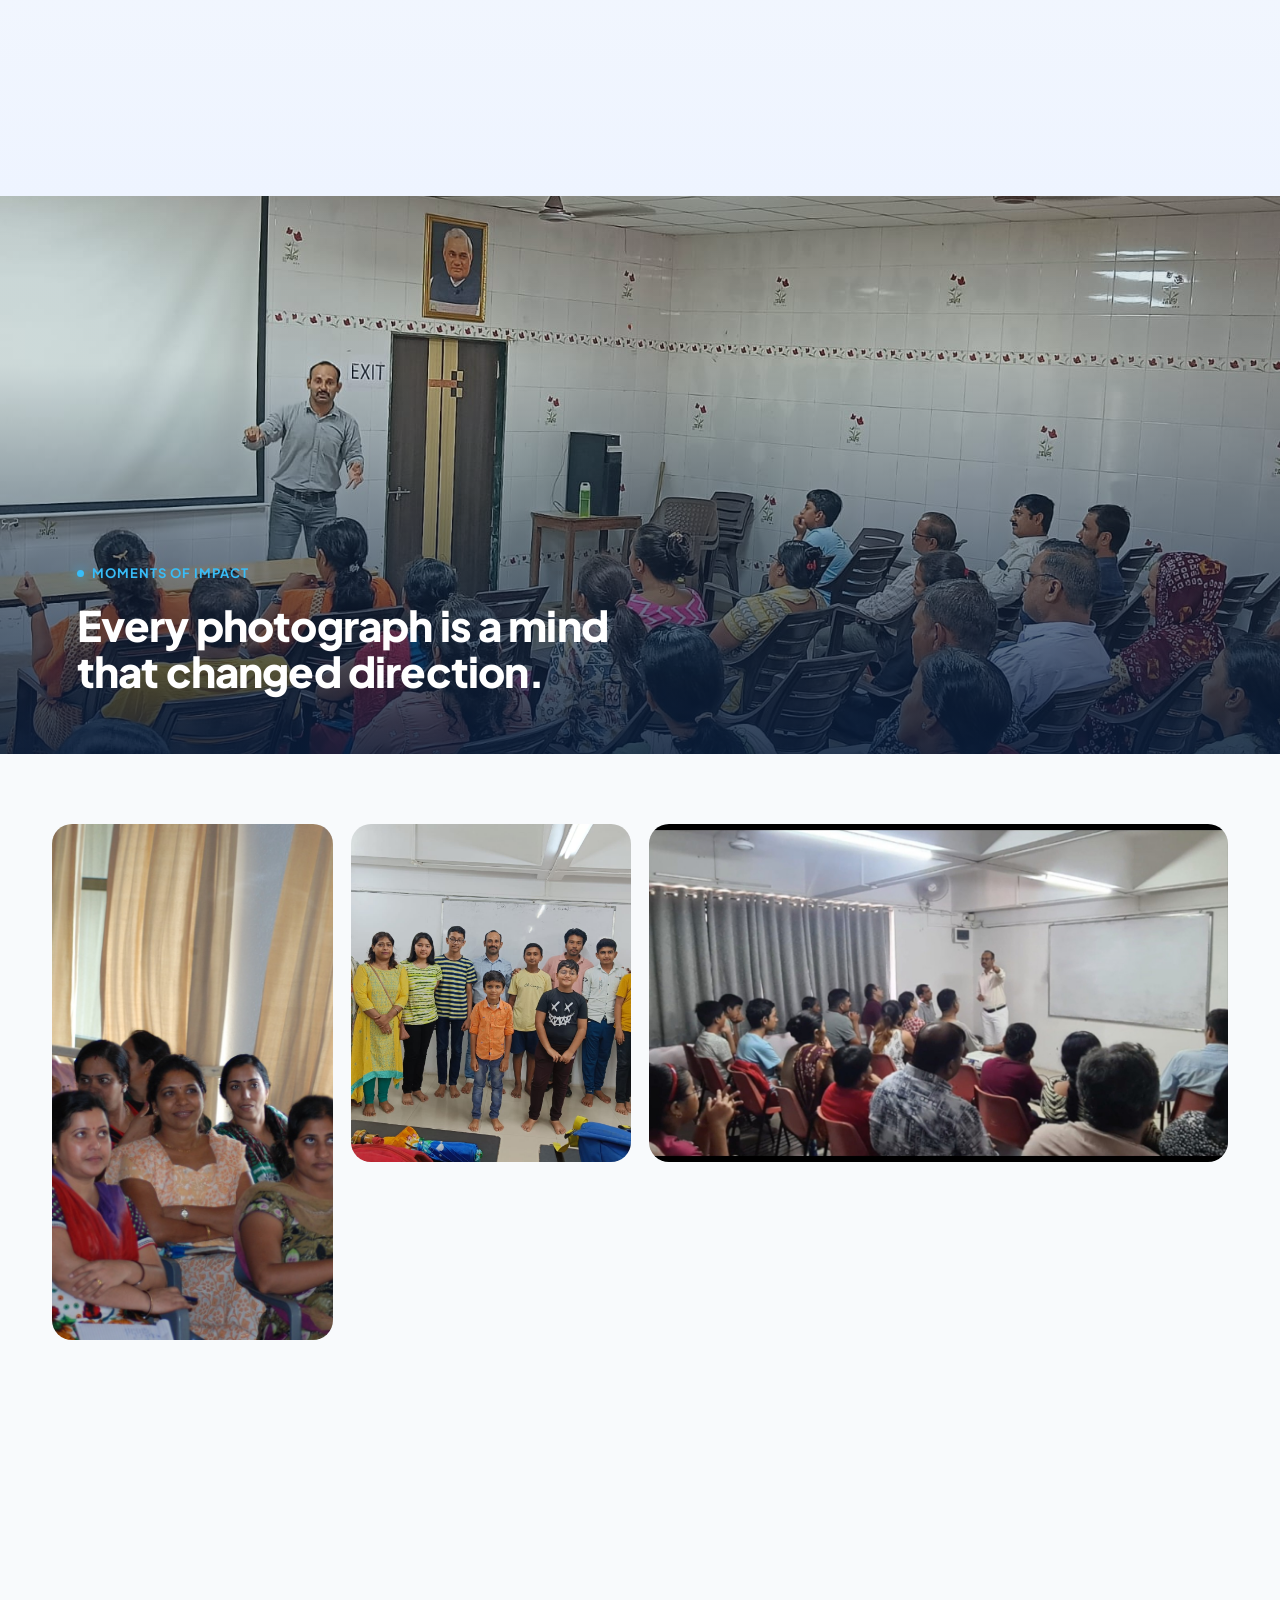
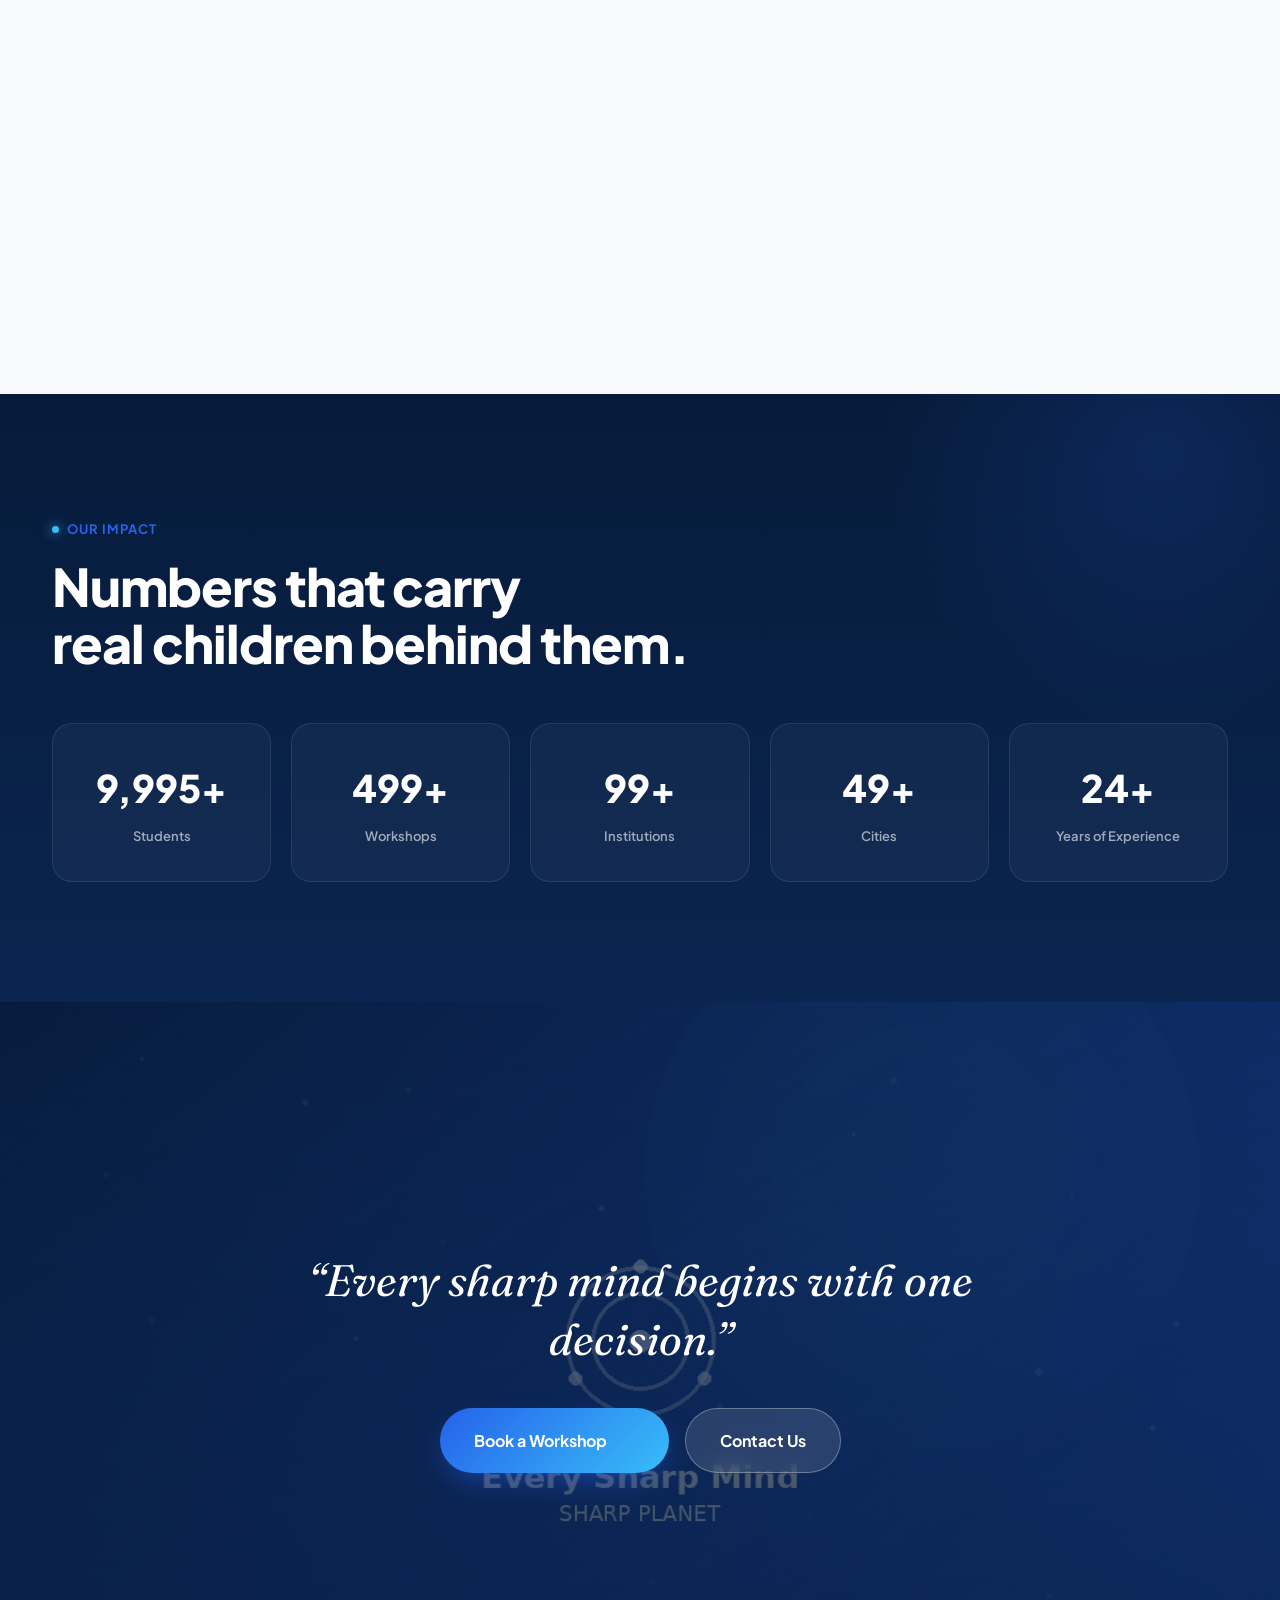
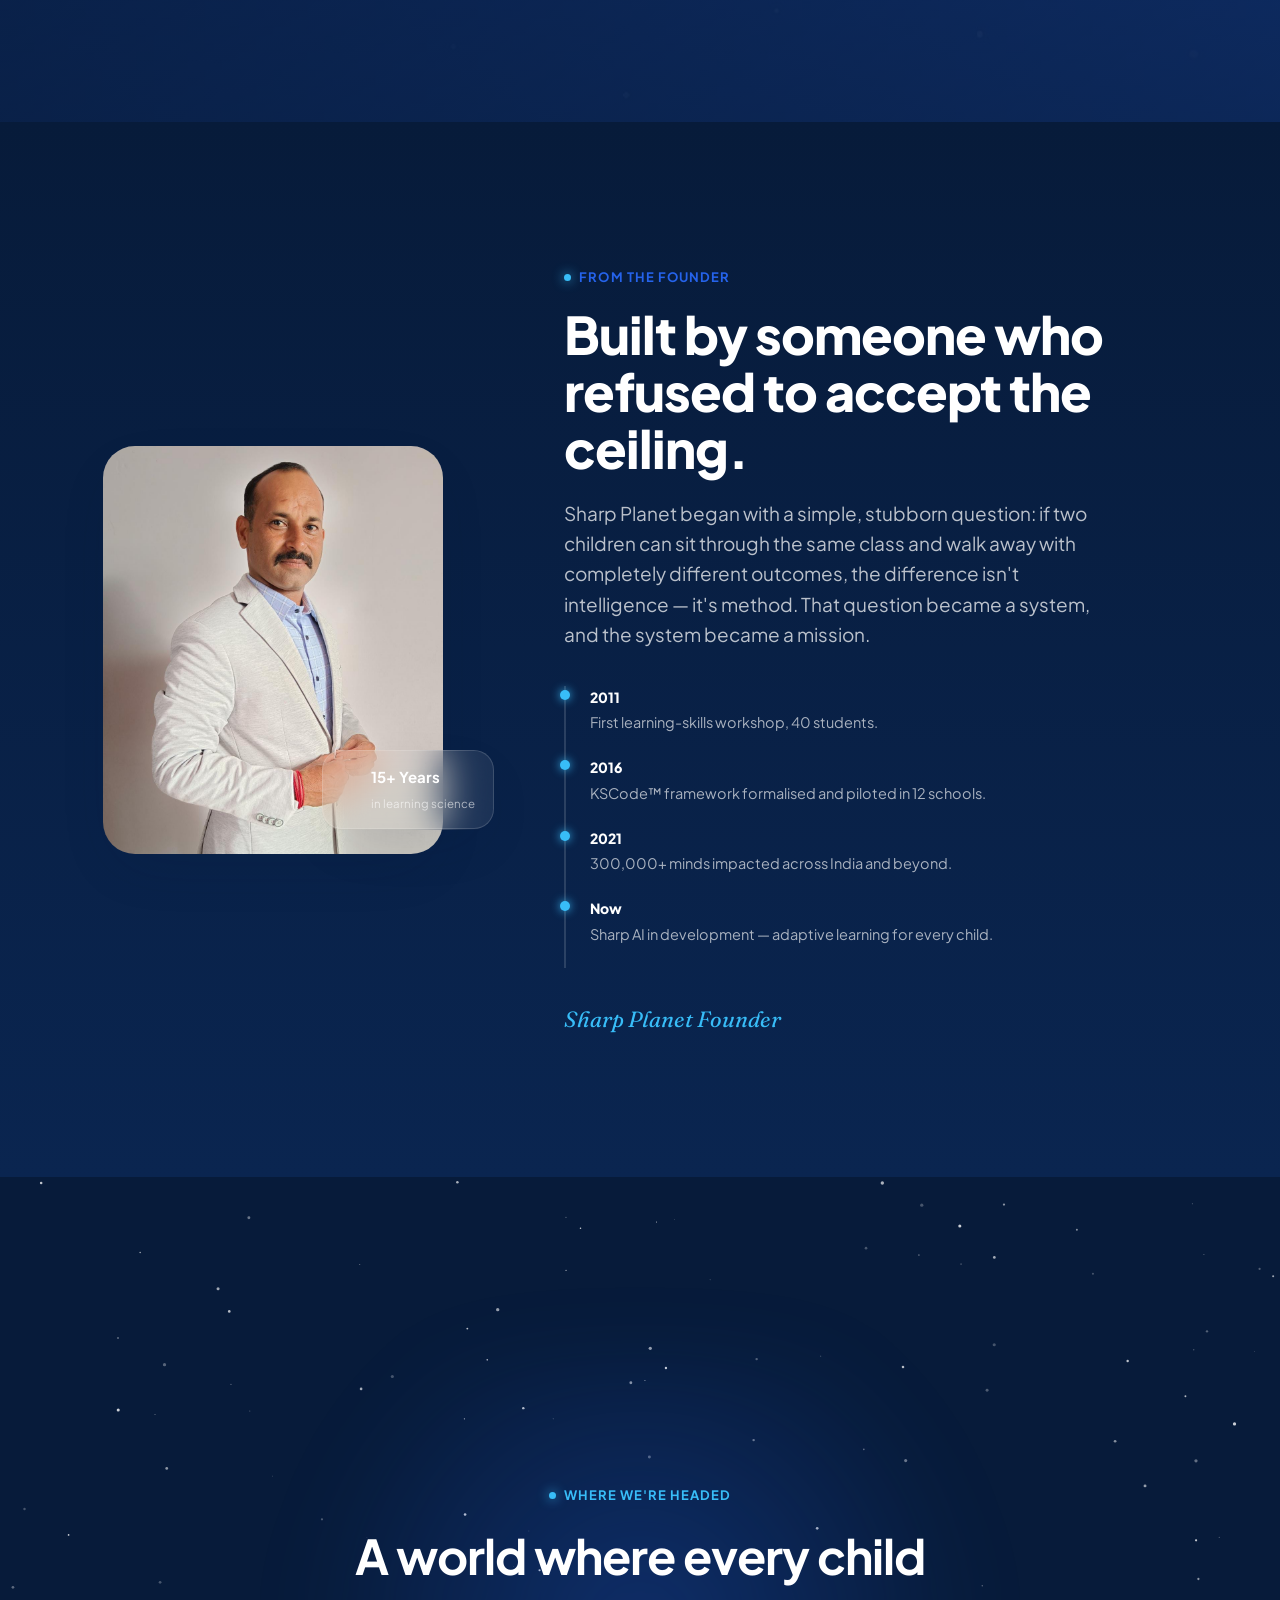
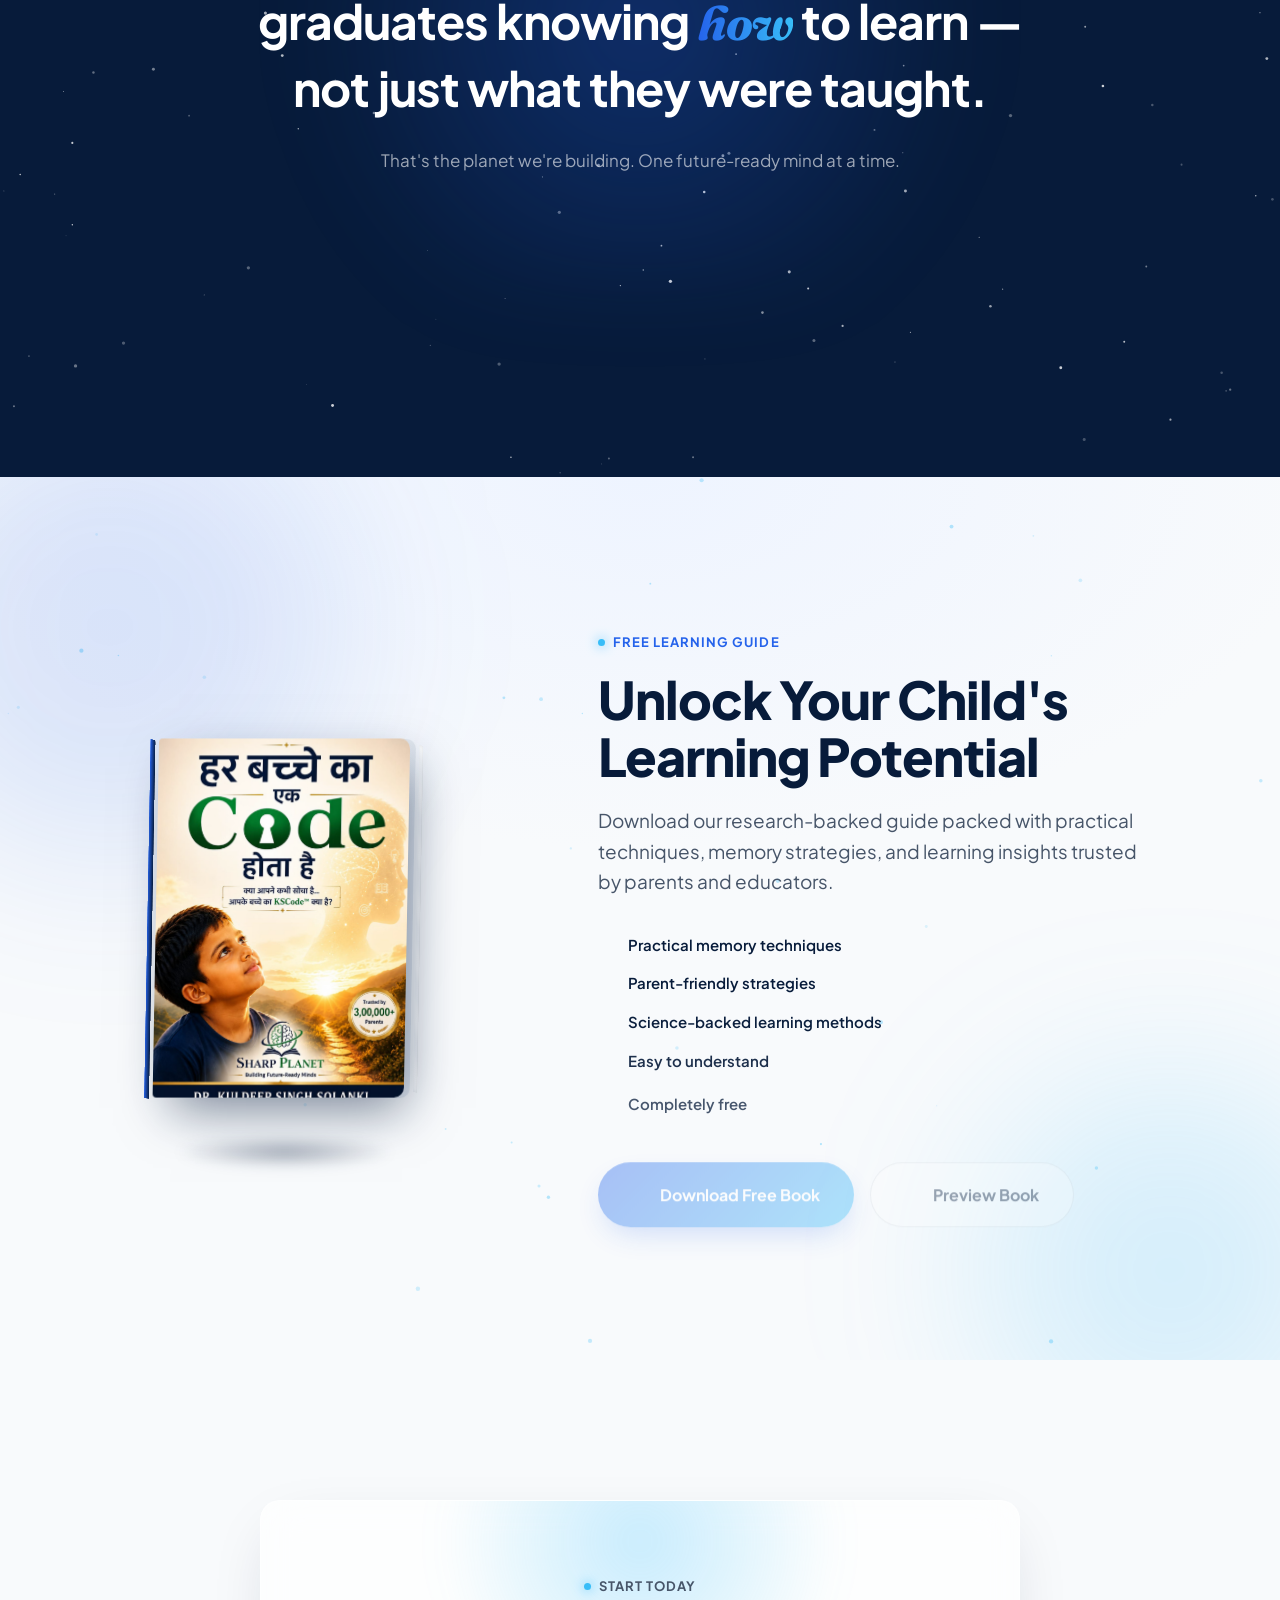
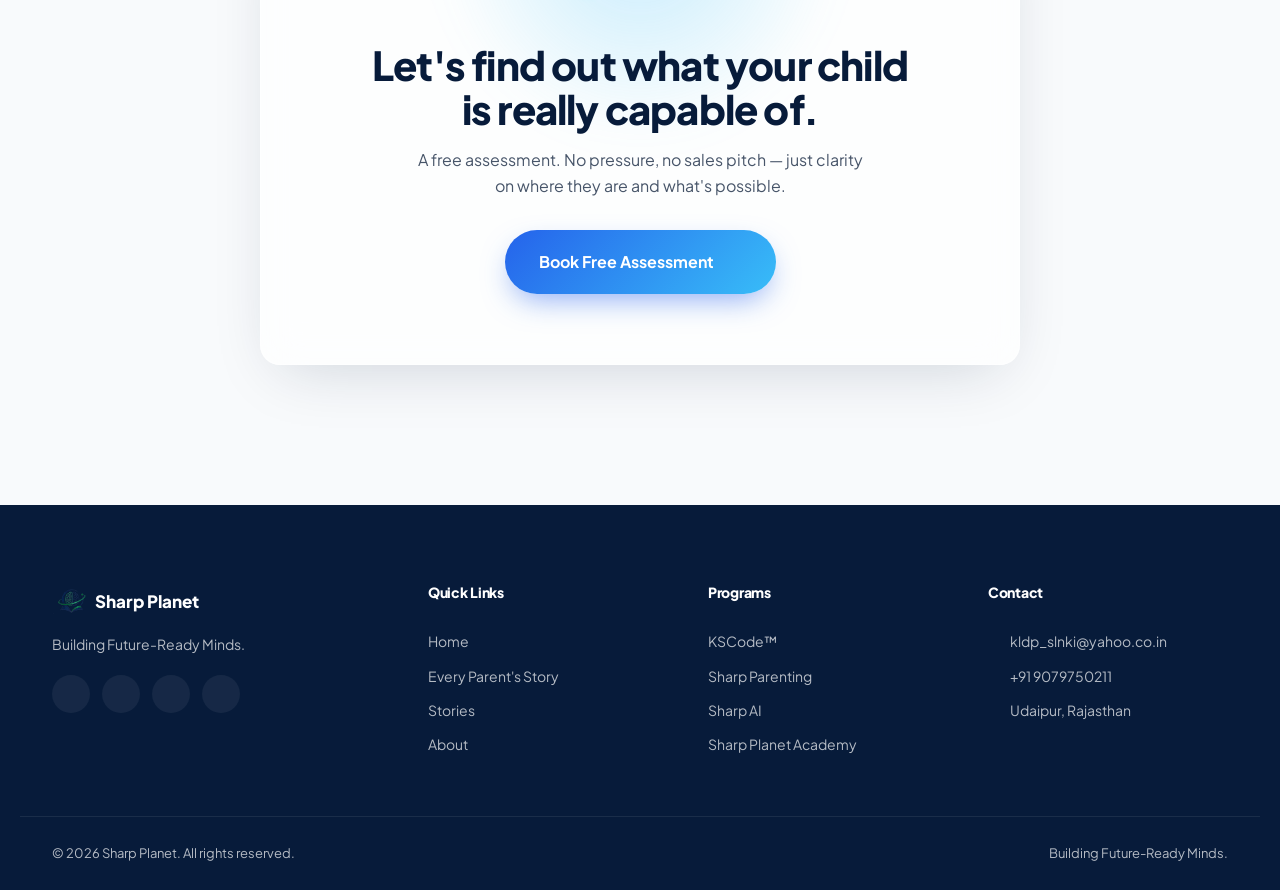
==== commit b7c1378f: "Remove author details from testimonials Comment out repeated author information in testimonials." ====
--- a/index.html
+++ b/index.html
@@ -443,7 +443,7 @@
     </button>
   </div>
   <p>unbelievable presentation of president of india by little champ</p>
-  <strong>Anita R.</strong><span>Parent, Grade 6</span>
+  <!-- <strong>Anita R.</strong><span>Parent, Grade 6</span> -->
 </article>
 
       <article class="story-testimonial glass-card">
@@ -454,7 +454,7 @@
     </button>
   </div>
   <p>“Daughter Stuns Her Papa: Memorises Full Book Effortlessly | Memory Masterclass Results”</p>
-  <strong>Anita R.</strong><span>Parent, Grade 6</span>
+  <!-- <strong>Anita R.</strong><span>Parent, Grade 6</span> -->
 </article>
 
       <article class="story-testimonial glass-card">
@@ -465,7 +465,7 @@
     </button>
   </div>
   <p>“Proud Mumma Shares How Her Daughter Scored 16% Higher with My Training”</p>
-  <strong>Anita R.</strong><span>Parent, Grade 6</span>
+  <!-- <strong>Anita R.</strong><span>Parent, Grade 6</span> -->
 </article>
       <article class="story-testimonial glass-card">
   <div class="story-testimonial__media">
@@ -475,7 +475,7 @@
     </button>
   </div>
   <p>Presenting prime minister of india by little kid.</p>
-  <strong>Anita R.</strong><span>Parent, Grade 6</span>
+  <!-- <strong>Anita R.</strong><span>Parent, Grade 6</span> -->
 </article>
 
       <!-- duplicate set for seamless loop -->
@@ -487,7 +487,7 @@
     </button>
   </div>
   <p>"My son used to forget chapters within a week. Three months into KSCode™, he's teaching his sister the same tricks."</p>
-  <strong>Anita R.</strong><span>Parent, Grade 6</span>
+  <!-- <strong>Anita R.</strong><span>Parent, Grade 6</span> -->
 </article>
       <article class="story-testimonial glass-card">
   <div class="story-testimonial__media">
@@ -497,7 +497,7 @@
     </button>
   </div>
   <p>"My son used to forget chapters within a week. Three months into KSCode™, he's teaching his sister the same tricks."</p>
-  <strong>Anita R.</strong><span>Parent, Grade 6</span>
+  <!-- <strong>Anita R.</strong><span>Parent, Grade 6</span> -->
 </article>
 
     </div>
